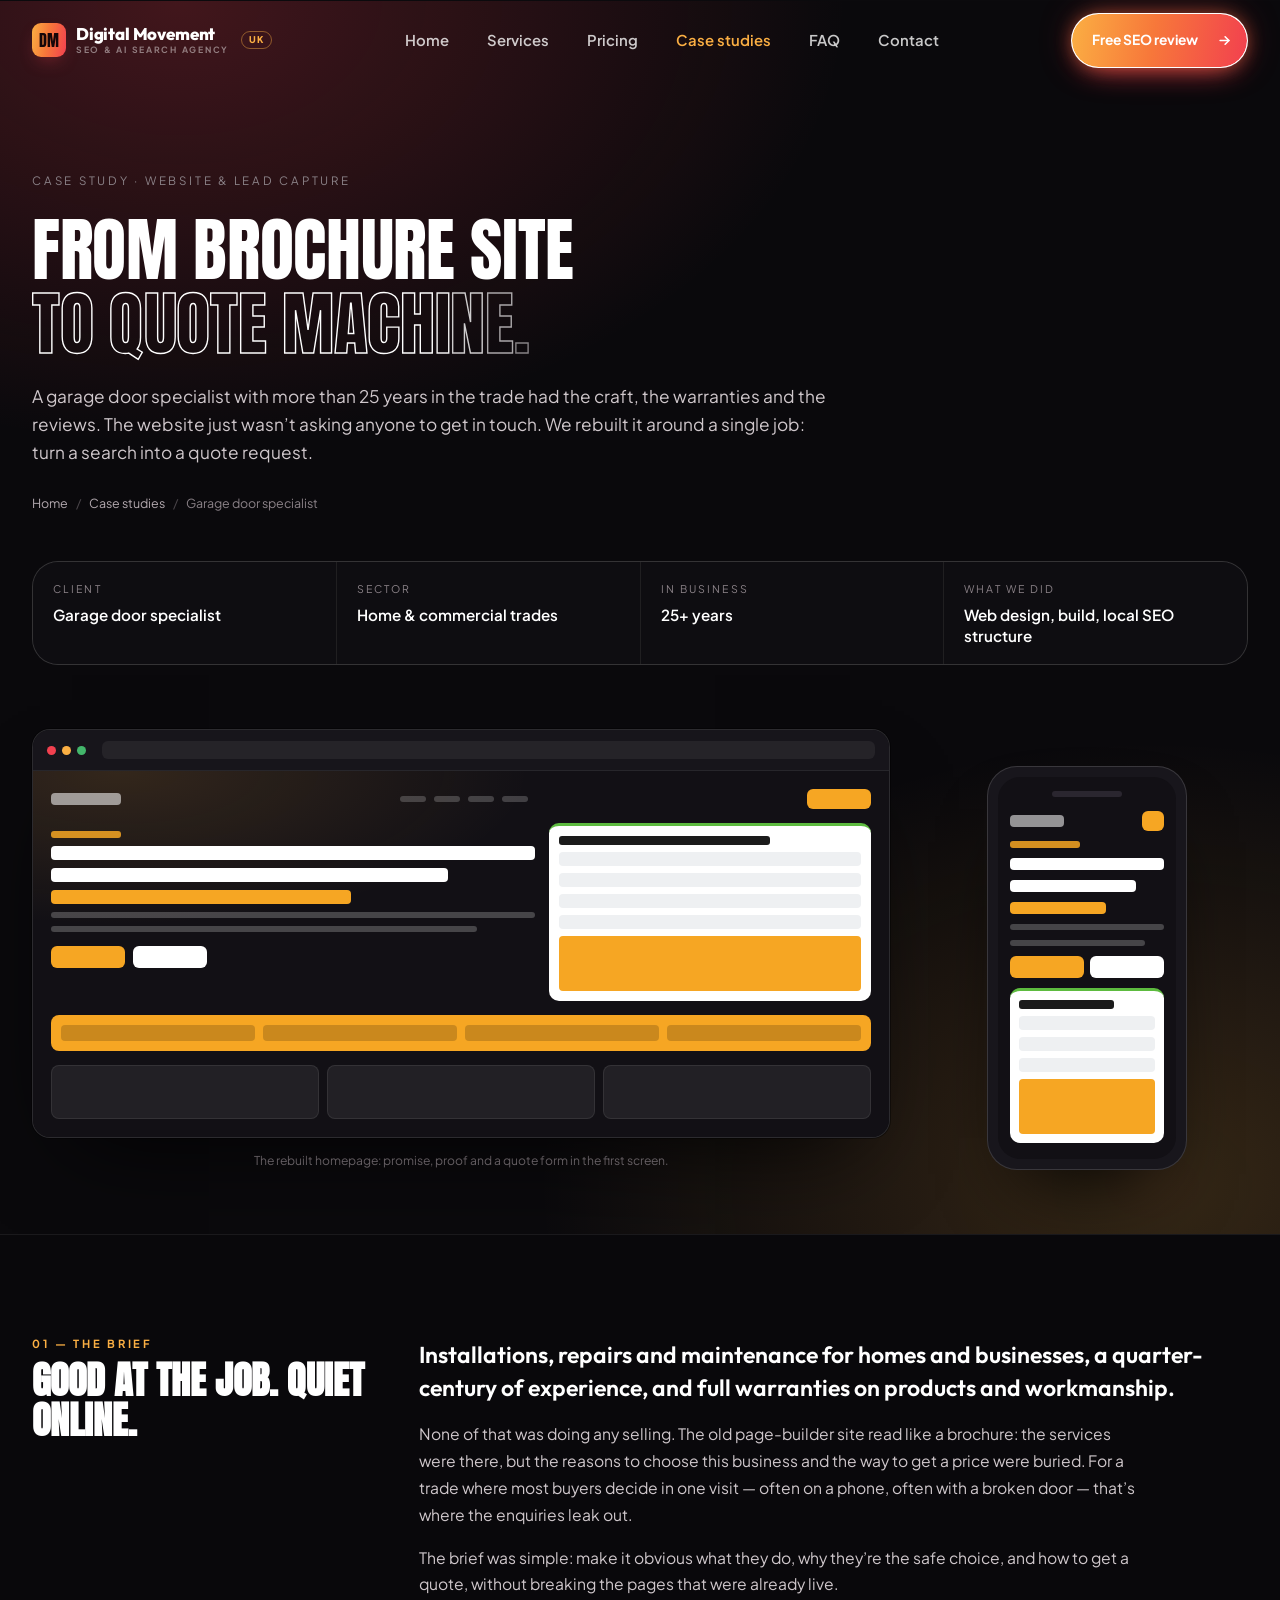
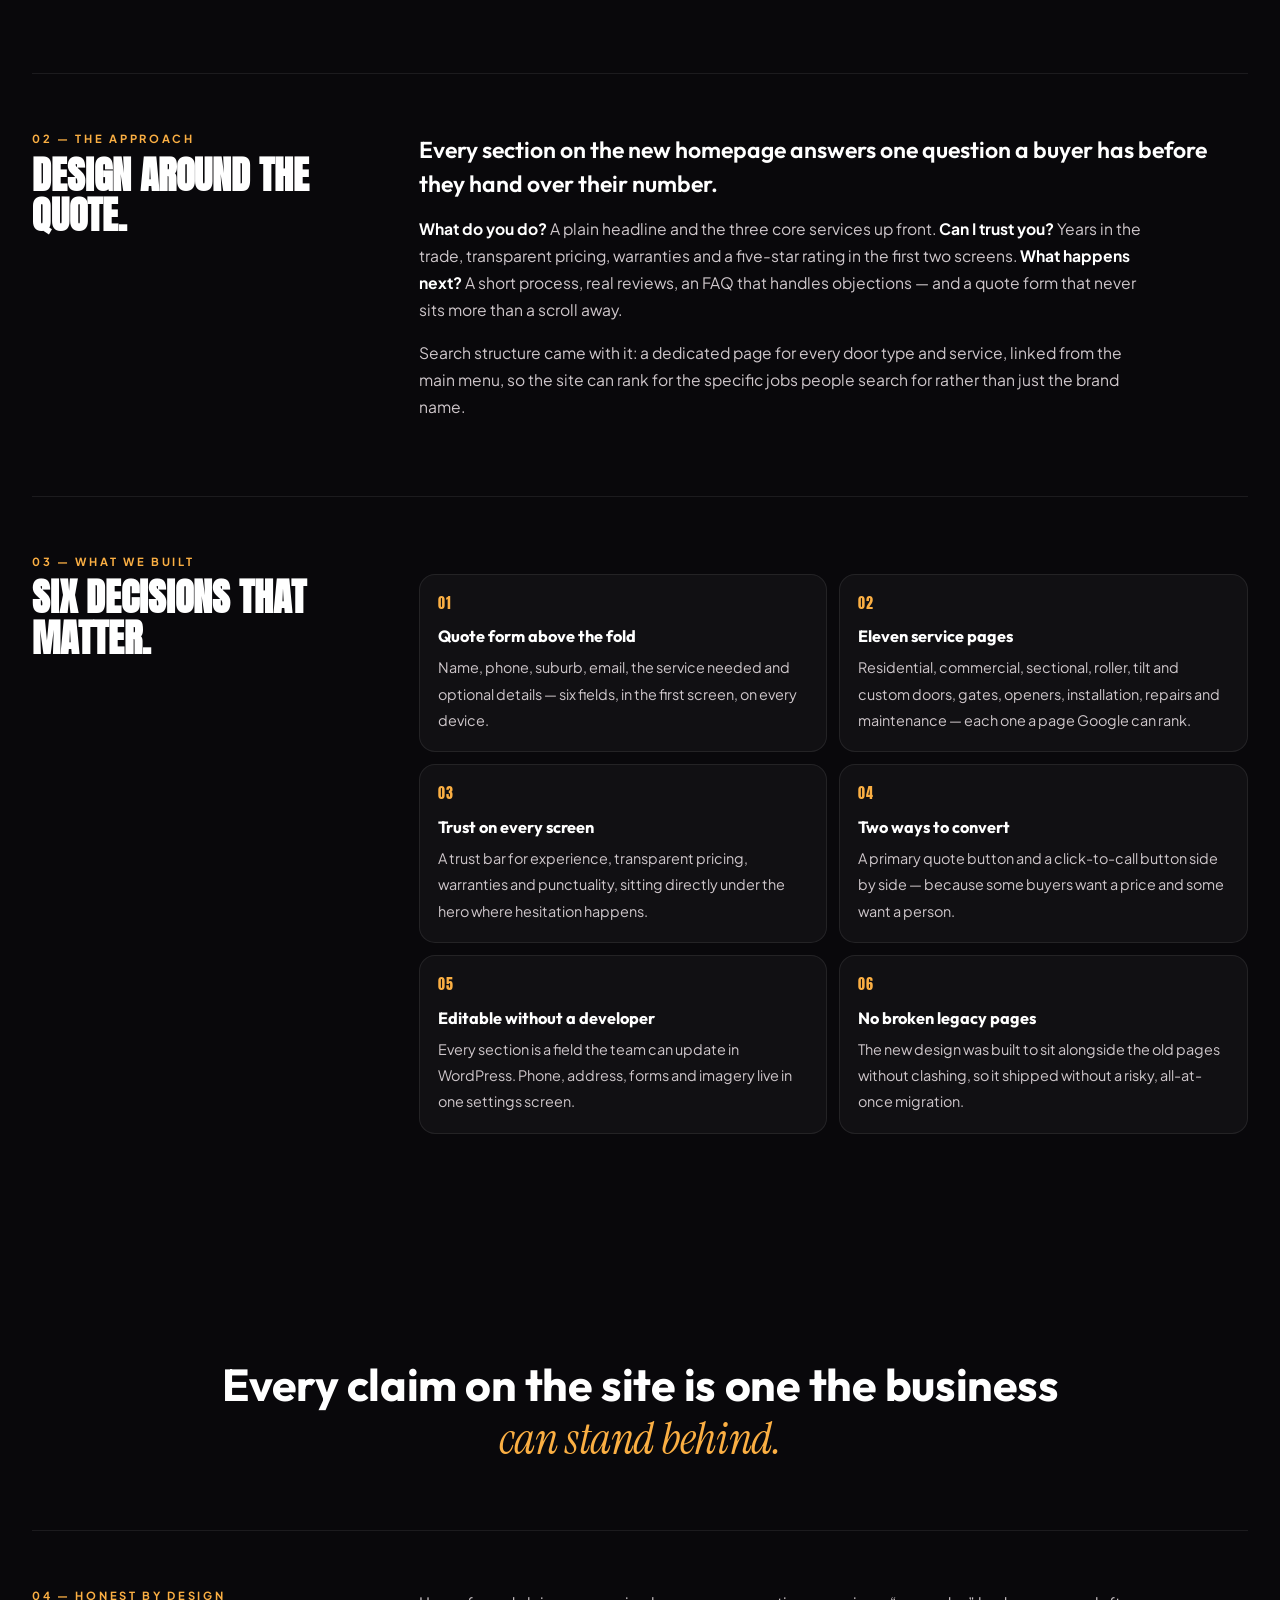
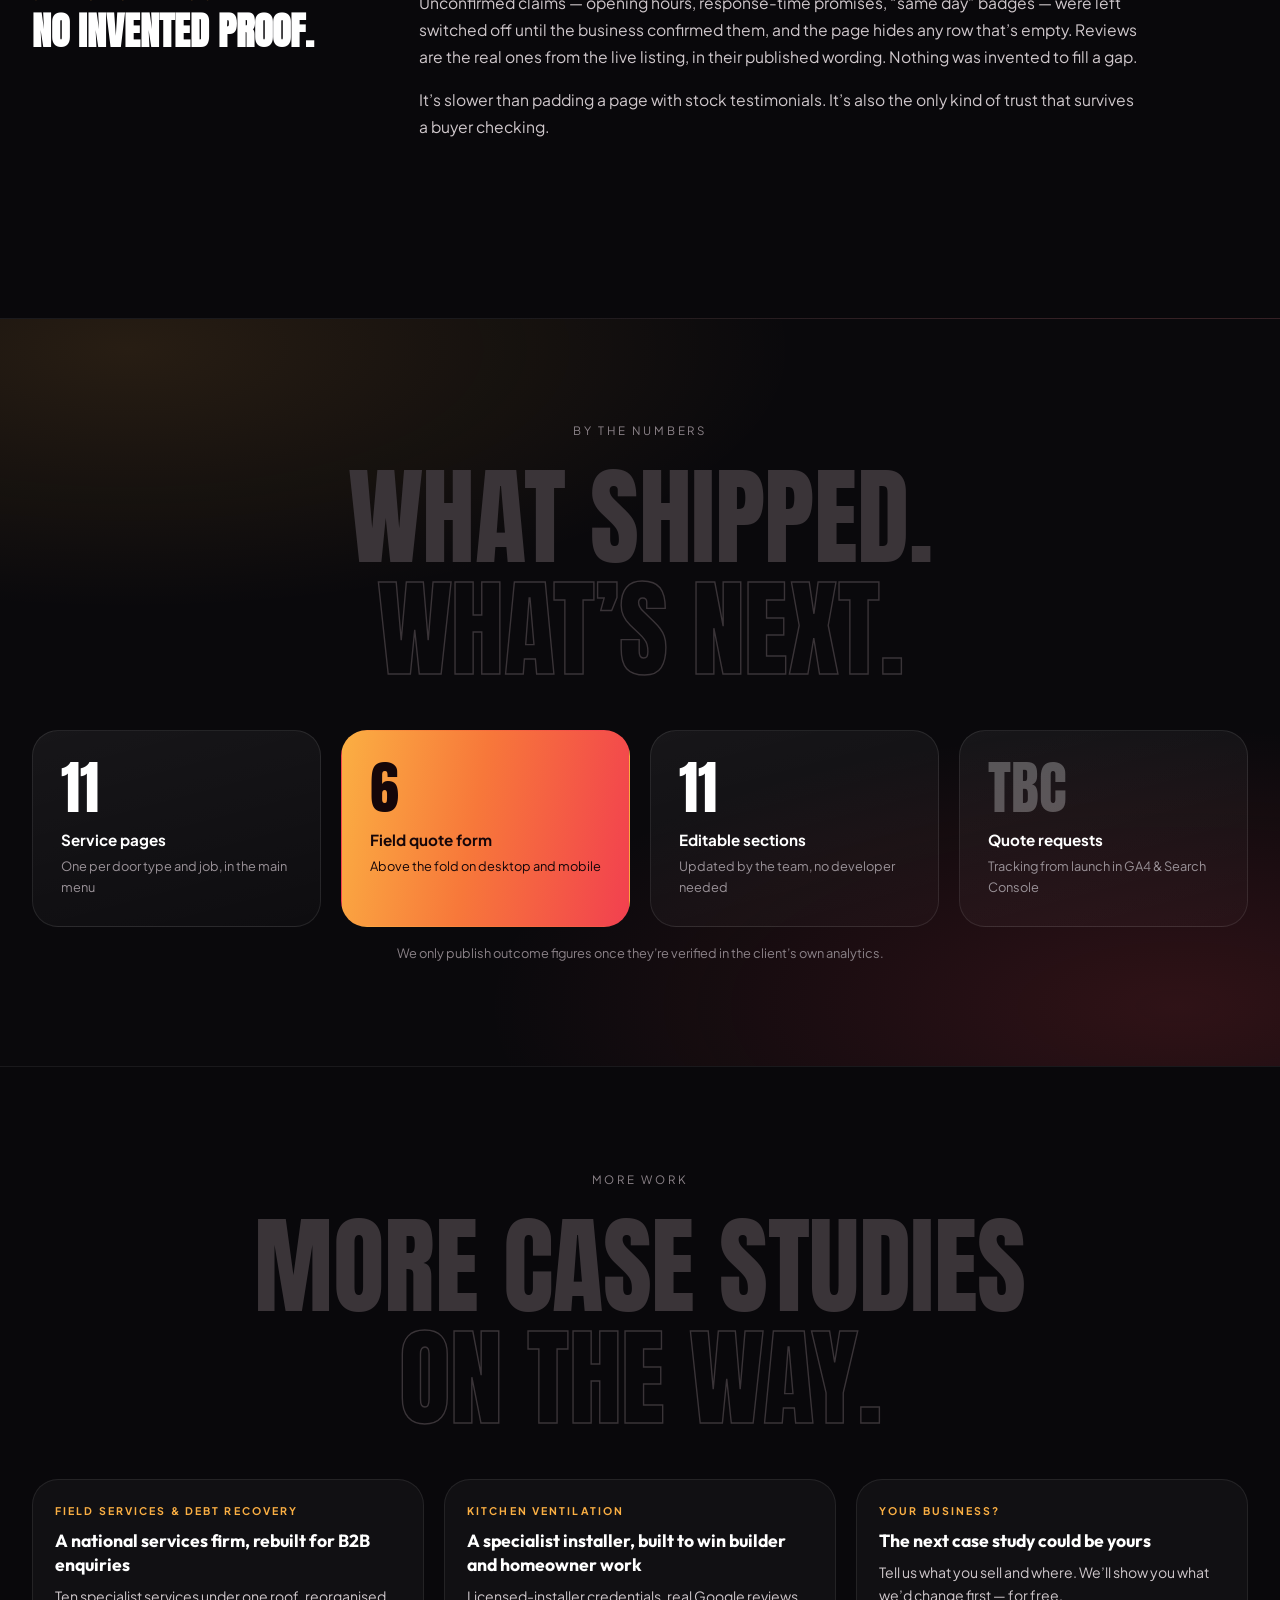
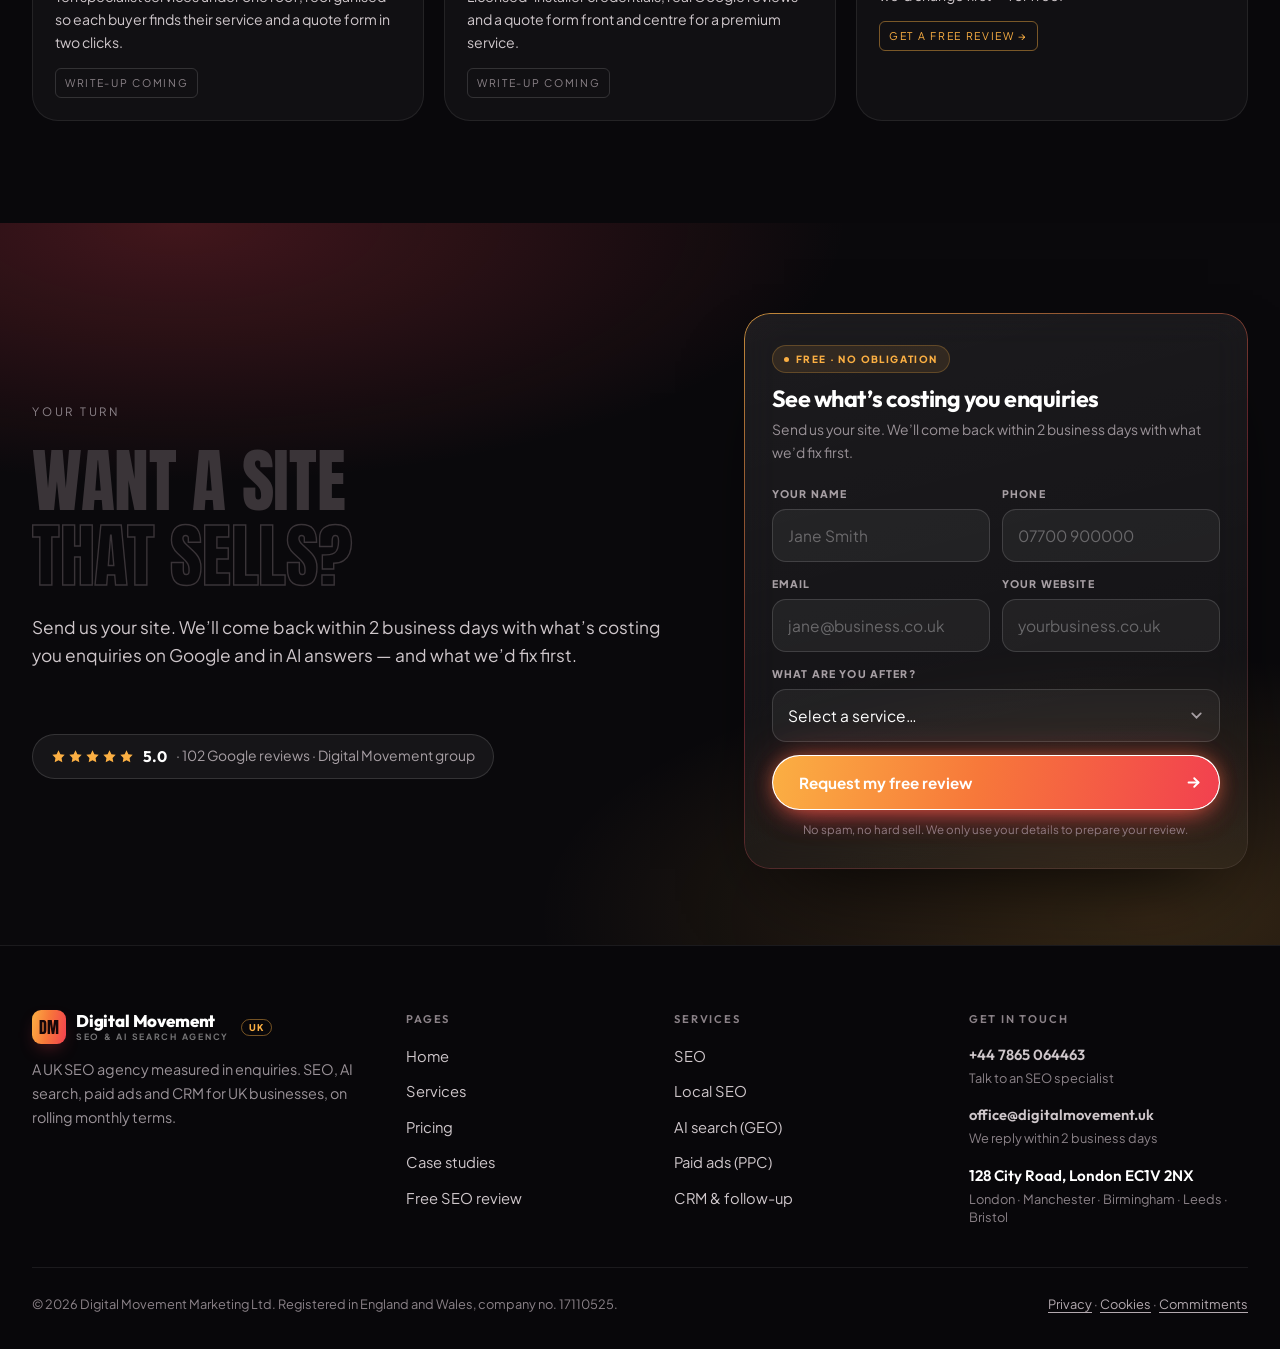
==== case-study/index.html @ a75efe97 "Add case study page concept" ====
<!DOCTYPE html>
<html lang="en-GB">
<head>
<meta charset="utf-8">
<meta name="viewport" content="width=device-width, initial-scale=1, viewport-fit=cover">
<title>Case Study: Garage Door Specialist Website Rebuild | Digital Movement</title>
<meta name="description" content="How Digital Movement rebuilt a 25-year garage door specialist&rsquo;s website around one job: turning a search into a quote request.">
<meta name="robots" content="noindex, nofollow">
<meta name="theme-color" content="#0B0A0D">
<meta property="og:type" content="website">
<meta property="og:site_name" content="Digital Movement UK">
<meta property="og:locale" content="en_GB">
<meta property="og:title" content="Case Study: Garage Door Specialist Website Rebuild | Digital Movement">
<meta property="og:description" content="How Digital Movement rebuilt a 25-year garage door specialist&rsquo;s website around one job: turning a search into a quote request.">
<link rel="preconnect" href="https://fonts.googleapis.com">
<link rel="preconnect" href="https://fonts.gstatic.com" crossorigin>
<link href="https://fonts.googleapis.com/css2?family=Anton&family=Instrument+Serif:ital@1&family=Outfit:wght@300;400;500;600;700;800&family=Plus+Jakarta+Sans:wght@400;500;600;700&display=swap" rel="stylesheet">
<link rel="stylesheet" href="../assets/site.css">
<link rel="stylesheet" href="../assets/dmuk.css">
<script src="../assets/site.js" defer></script>
<!-- concept build: noindex until approved. Canonical on launch: https://digitalmovement.uk/case-studies/garage-door-specialist/ -->
</head>
<body>
<a class="skip-link" href="#main">Skip to content</a>
<header class="site" id="siteHeader">
  <div class="wrap">
    <nav class="nav" aria-label="Main">
      <a class="brand" href="../index.html" aria-label="Digital Movement UK — home"><span class="dm-mark"><span class="dm-sq" aria-hidden="true">DM</span><span class="dm-word"><span class="dm-name">Digital Movement</span><span class="dm-sub">SEO &amp; AI search agency</span></span><span class="dm-uk">UK</span></span></a>
      <div class="nav-links" id="navLinks">
        <a href="../index.html">Home</a>
        <a href="../index.html#services">Services</a>
        <a href="../index.html#pricing">Pricing</a>
        <a href="../case-study/index.html" class="active" aria-current="page">Case studies</a>
        <a href="../index.html#faq">FAQ</a>
        <a href="../index.html#contact">Contact</a>
      </div>
      <div class="nav-right">
        <a class="btn btn--primary btn--sm nav-cta" href="#enquire">Free SEO review <span class="btn-arrow" aria-hidden="true"><svg viewBox="0 0 24 24" fill="none" stroke="currentColor" stroke-width="2.6" stroke-linecap="round" stroke-linejoin="round"><path d="M5 12h14"/><path d="m13 6 6 6-6 6"/></svg></span></a>
        <a class="call-mini" href="tel:+447865064463" aria-label="Call Digital Movement UK on +44 7865 064463"><svg viewBox="0 0 24 24" fill="none" stroke="currentColor" stroke-width="2.2" stroke-linecap="round" stroke-linejoin="round" aria-hidden="true"><path d="M22 16.9v3a2 2 0 0 1-2.2 2 19.8 19.8 0 0 1-8.6-3.1 19.5 19.5 0 0 1-6-6A19.8 19.8 0 0 1 2.1 4.2 2 2 0 0 1 4.1 2h3a2 2 0 0 1 2 1.7c.1 1 .4 1.9.7 2.8a2 2 0 0 1-.5 2.1L8.1 9.9a16 16 0 0 0 6 6l1.3-1.2a2 2 0 0 1 2.1-.5c.9.3 1.8.6 2.8.7a2 2 0 0 1 1.7 2z"/></svg></a>
        <button class="burger" id="burger" aria-label="Open menu" aria-expanded="false" aria-controls="drawer"><i></i><i></i><i></i></button>
      </div>
    </nav>
  </div>
</header>
<div class="drawer" id="drawer">
  <div class="drawer-panel">
    <a class="dl" href="../index.html">Home <span>01</span></a>
    <a class="dl" href="../index.html#services">Services <span>02</span></a>
    <a class="dl" href="../index.html#pricing">Pricing <span>03</span></a>
    <a class="dl" href="../case-study/index.html">Case studies <span>04</span></a>
    <a class="dl" href="../index.html#faq">FAQ <span>05</span></a>
    <a class="dl" href="../index.html#contact">Contact <span>06</span></a>
    <div class="drawer-foot">
      <a class="btn btn--primary btn--block" href="#enquire">Free SEO review <span class="btn-arrow" aria-hidden="true"><svg viewBox="0 0 24 24" fill="none" stroke="currentColor" stroke-width="2.6" stroke-linecap="round" stroke-linejoin="round"><path d="M5 12h14"/><path d="m13 6 6 6-6 6"/></svg></span></a>
      <p class="fine">Digital Movement Marketing Ltd · London</p>
    </div>
  </div>
</div>

<main id="main">

<section class="page-head cs-hero">
  <div class="wrap">
    <div class="sec-head">
      <p class="sec-eyebrow rv">Case study · Website &amp; lead capture</p>
      <h1 class="lit"><span class="w">From</span> <span class="w">brochure</span> <span class="w">site</span>
        <span class="outline"><span class="w">to</span> <span class="w">quote</span> <span class="w">machine.</span></span></h1>
      <p class="sec-sub rv">A garage door specialist with more than 25 years in the trade had the craft, the warranties and the reviews. The website just wasn&rsquo;t asking anyone to get in touch. We rebuilt it around a single job: turn a search into a quote request.</p>
    </div>
    <p class="crumbs rv" aria-label="Breadcrumb"><a href="../index.html">Home</a><span>/</span><a href="../index.html#work">Case studies</a><span>/</span>Garage door specialist</p>

    <dl class="cs-meta rv">
      <div><dt>Client</dt><dd>Garage door specialist</dd></div>
      <div><dt>Sector</dt><dd>Home &amp; commercial trades</dd></div>
      <div><dt>In business</dt><dd>25+ years</dd></div>
      <div><dt>What we did</dt><dd>Web design, build, local SEO structure</dd></div>
    </dl>

    <div class="cs-visual rv">
      <div><div class="mock" aria-hidden="true">
          <div class="mock-bar"><i></i><i></i><i></i><span></span></div>
          <div class="mock-body">
            <div class="mk-top"><span class="mk-logo"></span><span class="mk-nav"><i></i><i></i><i></i><i></i></span><span class="mk-cta"></span></div>
            <div class="mk-hero">
              <div class="mk-copy"><span class="mk-stars"></span><span class="mk-h"></span><span class="mk-h w2"></span><span class="mk-h w3"></span><span class="mk-p"></span><span class="mk-p w2"></span><span class="mk-btns"><i></i><i></i></span></div>
              <div class="mk-form"><b></b><i></i><i></i><i></i><i></i><i class="btn"></i></div>
            </div>
            <div class="mk-strip"><i></i><i></i><i></i><i></i></div>
            <div class="mk-cards"><i></i><i></i><i></i></div>
          </div>
        </div><p class="mock-cap">The rebuilt homepage: promise, proof and a quote form in the first screen.</p></div>
      <div class="phone" aria-hidden="true"><div class="phone-in">
          <span class="phone-notch"></span>
          <div class="mk-top"><span class="mk-logo" style="width:54px"></span><span class="mk-cta" style="width:22px;border-radius:6px"></span></div>
          <span class="mk-stars"></span><span class="mk-h"></span><span class="mk-h w2"></span><span class="mk-h w3"></span>
          <span class="mk-p"></span><span class="mk-p w2"></span>
          <div class="ph-sticky"><i></i><i></i></div>
          <div class="mk-form"><b></b><i></i><i></i><i></i><i class="btn"></i></div>
        </div></div>
    </div>
  </div>
</section>

<section class="sec sec--plain">
  <div class="wrap">

    <div class="chapter rv">
      <h2 class="ch-label"><span>01 &mdash; The brief</span>Good at the job. Quiet online.</h2>
      <div class="ch-body">
        <p class="ch-lead">Installations, repairs and maintenance for homes and businesses, a quarter-century of experience, and full warranties on products and workmanship.</p>
        <p>None of that was doing any selling. The old page-builder site read like a brochure: the services were there, but the reasons to choose this business and the way to get a price were buried. For a trade where most buyers decide in one visit &mdash; often on a phone, often with a broken door &mdash; that&rsquo;s where the enquiries leak out.</p>
        <p>The brief was simple: make it obvious what they do, why they&rsquo;re the safe choice, and how to get a quote, without breaking the pages that were already live.</p>
      </div>
    </div>

    <div class="chapter rv">
      <h2 class="ch-label"><span>02 &mdash; The approach</span>Design around the quote.</h2>
      <div class="ch-body">
        <p class="ch-lead">Every section on the new homepage answers one question a buyer has before they hand over their number.</p>
        <p><b style="color:#fff">What do you do?</b> A plain headline and the three core services up front. <b style="color:#fff">Can I trust you?</b> Years in the trade, transparent pricing, warranties and a five-star rating in the first two screens. <b style="color:#fff">What happens next?</b> A short process, real reviews, an FAQ that handles objections &mdash; and a quote form that never sits more than a scroll away.</p>
        <p>Search structure came with it: a dedicated page for every door type and service, linked from the main menu, so the site can rank for the specific jobs people search for rather than just the brand name.</p>
      </div>
    </div>

    <div class="chapter rv">
      <h2 class="ch-label"><span>03 &mdash; What we built</span>Six decisions that matter.</h2>
      <div class="ch-body">
        <ul class="ch-list"><li><i>01</i><b>Quote form above the fold</b><span>Name, phone, suburb, email, the service needed and optional details &mdash; six fields, in the first screen, on every device.</span></li>
<li><i>02</i><b>Eleven service pages</b><span>Residential, commercial, sectional, roller, tilt and custom doors, gates, openers, installation, repairs and maintenance &mdash; each one a page Google can rank.</span></li>
<li><i>03</i><b>Trust on every screen</b><span>A trust bar for experience, transparent pricing, warranties and punctuality, sitting directly under the hero where hesitation happens.</span></li>
<li><i>04</i><b>Two ways to convert</b><span>A primary quote button and a click-to-call button side by side &mdash; because some buyers want a price and some want a person.</span></li>
<li><i>05</i><b>Editable without a developer</b><span>Every section is a field the team can update in WordPress. Phone, address, forms and imagery live in one settings screen.</span></li>
<li><i>06</i><b>No broken legacy pages</b><span>The new design was built to sit alongside the old pages without clashing, so it shipped without a risky, all-at-once migration.</span></li></ul>
      </div>
    </div>

  </div>
</section>

<section class="sec sec--plain" style="border-top:0;padding-top:0">
  <div class="wrap">
    <figure class="pull rv"><p>Every claim on the site is one the business <em>can stand behind.</em></p></figure>
    <div class="chapter rv" style="border-top:1px solid rgba(255,255,255,.08)">
      <h2 class="ch-label"><span>04 &mdash; Honest by design</span>No invented proof.</h2>
      <div class="ch-body">
        <p>Unconfirmed claims &mdash; opening hours, response-time promises, &ldquo;same day&rdquo; badges &mdash; were left switched off until the business confirmed them, and the page hides any row that&rsquo;s empty. Reviews are the real ones from the live listing, in their published wording. Nothing was invented to fill a gap.</p>
        <p>It&rsquo;s slower than padding a page with stock testimonials. It&rsquo;s also the only kind of trust that survives a buyer checking.</p>
      </div>
    </div>
  </div>
</section>

<section class="sec" id="results">
  <div class="wrap">
    <div class="sec-head">
      <p class="sec-eyebrow rv">By the numbers</p>
      <h2 class="lit"><span class="w">What</span> <span class="w">shipped.</span>
        <span class="outline"><span class="w">What&rsquo;s</span> <span class="w">next.</span></span></h2>
    </div>
    <div class="kpis rv">
      <div class="kpi"><p class="kn">11</p><p class="kl">Service pages</p><p class="km">One per door type and job, in the main menu</p></div>
      <div class="kpi"><p class="kn">6</p><p class="kl">Field quote form</p><p class="km">Above the fold on desktop and mobile</p></div>
      <div class="kpi"><p class="kn">11</p><p class="kl">Editable sections</p><p class="km">Updated by the team, no developer needed</p></div>
      <div class="kpi kpi--tbc"><p class="kn">TBC</p><p class="kl">Quote requests</p><p class="km">Tracking from launch in GA4 &amp; Search Console</p></div>
    </div>
    <p class="kpi-note rv">We only publish outcome figures once they&rsquo;re verified in the client&rsquo;s own analytics.</p>
  </div>
</section>

<section class="sec sec--plain">
  <div class="wrap">
    <div class="sec-head">
      <p class="sec-eyebrow rv">More work</p>
      <h2 class="lit"><span class="w">More</span> <span class="w">case</span> <span class="w">studies</span>
        <span class="outline"><span class="w">on</span> <span class="w">the</span> <span class="w">way.</span></span></h2>
    </div>
    <div class="next-cases">
      <div class="nc rv"><p class="nc-k">Field services &amp; debt recovery</p><p class="nc-t">A national services firm, rebuilt for B2B enquiries</p><p class="nc-d">Ten specialist services under one roof, reorganised so each buyer finds their service and a quote form in two clicks.</p><span class="nc-soon">Write-up coming</span></div>
      <div class="nc rv"><p class="nc-k">Kitchen ventilation</p><p class="nc-t">A specialist installer, built to win builder and homeowner work</p><p class="nc-d">Licensed-installer credentials, real Google reviews and a quote form front and centre for a premium service.</p><span class="nc-soon">Write-up coming</span></div>
      <div class="nc rv"><p class="nc-k">Your business?</p><p class="nc-t">The next case study could be yours</p><p class="nc-d">Tell us what you sell and where. We&rsquo;ll show you what we&rsquo;d change first &mdash; for free.</p><a class="nc-soon" href="#enquire" style="color:var(--amber);border-color:rgba(251,175,67,.45)">Get a free review &rarr;</a></div>
    </div>
  </div>
</section>

<section class="page-head" id="enquire" style="margin-top:0;padding-top:clamp(56px,7vw,100px)">
  <div class="wrap">
    <div class="hero-inner">
      <div class="ph-copy">
        <div class="sec-head">
          <p class="sec-eyebrow rv">Your turn</p>
          <h2 class="lit"><span class="w">Want</span> <span class="w">a</span> <span class="w">site</span>
        <span class="outline"><span class="w">that</span> <span class="w">sells?</span></span></h2>
          <p class="sec-sub rv">Send us your site. We&rsquo;ll come back within 2 business days with what&rsquo;s costing you enquiries on Google and in AI answers &mdash; and what we&rsquo;d fix first.</p>
        </div>
        <a class="rating-pill" href="https://www.google.com/search?q=Digital+Movement+Melbourne" target="_blank" rel="noopener noreferrer" aria-label="5.0 from 102 Google reviews for Digital Movement">
          <span class="stars-rating" aria-hidden="true"><svg viewBox="0 0 24 24" fill="currentColor" aria-hidden="true"><path d="m12 2 3 6.3 6.9 1-5 4.9 1.2 6.8L12 17.8 5.9 21l1.2-6.8-5-4.9 6.9-1z"/></svg><svg viewBox="0 0 24 24" fill="currentColor" aria-hidden="true"><path d="m12 2 3 6.3 6.9 1-5 4.9 1.2 6.8L12 17.8 5.9 21l1.2-6.8-5-4.9 6.9-1z"/></svg><svg viewBox="0 0 24 24" fill="currentColor" aria-hidden="true"><path d="m12 2 3 6.3 6.9 1-5 4.9 1.2 6.8L12 17.8 5.9 21l1.2-6.8-5-4.9 6.9-1z"/></svg><svg viewBox="0 0 24 24" fill="currentColor" aria-hidden="true"><path d="m12 2 3 6.3 6.9 1-5 4.9 1.2 6.8L12 17.8 5.9 21l1.2-6.8-5-4.9 6.9-1z"/></svg><svg viewBox="0 0 24 24" fill="currentColor" aria-hidden="true"><path d="m12 2 3 6.3 6.9 1-5 4.9 1.2 6.8L12 17.8 5.9 21l1.2-6.8-5-4.9 6.9-1z"/></svg></span>
          <b>5.0</b>
          <span class="rp-meta">· 102 Google reviews · Digital Movement group</span>
        </a>
      </div>
      <div class="hero-form rv" id="hero-form">
        <div class="hf-head">
          <span class="hf-tag"><i></i>Free · No obligation</span>
          <h2>See what&rsquo;s costing you enquiries</h2>
          <p>Send us your site. We&rsquo;ll come back within 2 business days with what we&rsquo;d fix first.</p>
        </div>
        <form class="quote-form" novalidate>
          <div class="form-body">
            <div class="grid-2">
              <div class="field">
                <label for="e-name">Your name</label>
                <input id="e-name" name="name" type="text" placeholder="Jane Smith" autocomplete="name" required>
                <span class="msg">Please enter your name</span>
              </div>
              <div class="field">
                <label for="e-phone">Phone</label>
                <input id="e-phone" name="phone" type="tel" placeholder="07700 900000" autocomplete="tel" required>
                <span class="msg">Enter a valid phone number</span>
              </div>
            </div>
            <div class="grid-2">
              <div class="field">
                <label for="e-email">Email</label>
                <input id="e-email" name="email" type="email" placeholder="jane@business.co.uk" autocomplete="email" required>
                <span class="msg">Enter a valid email</span>
              </div>
              <div class="field">
                <label for="e-site">Your website</label>
                <input id="e-site" name="website" type="text" placeholder="yourbusiness.co.uk" autocomplete="url">
              </div>
            </div>
            <div class="field">
              <label for="e-service">What are you after?</label>
              <select id="e-service" name="service" required>
                <option value="">Select a service…</option>
                <option>SEO</option>
                <option>Local SEO &amp; Google Maps</option>
                <option>AI search visibility (GEO)</option>
                <option>Paid ads (PPC)</option>
                <option>CRM &amp; enquiry follow-up</option>
                <option>Not sure yet</option>
              </select>
              <span class="msg">Please choose a service</span>
            </div>
            <button class="btn btn--primary btn--block" type="submit">Request my free review <span class="btn-arrow" aria-hidden="true"><svg viewBox="0 0 24 24" fill="none" stroke="currentColor" stroke-width="2.6" stroke-linecap="round" stroke-linejoin="round"><path d="M5 12h14"/><path d="m13 6 6 6-6 6"/></svg></span></button>
            <p class="form-fine">No spam, no hard sell. We only use your details to prepare your review.</p>
          </div>
          <div class="form-ok">
            <span class="ok-ic"><svg viewBox="0 0 24 24" fill="none" stroke="currentColor" stroke-width="2.6" stroke-linecap="round" stroke-linejoin="round"><path d="m5 13 4 4L19 7"/></svg></span>
            <h3>Thanks — review requested</h3>
            <p>We&rsquo;ll be back within 2 business days. Sooner? Call <a href="tel:+447865064463">+44 7865 064463</a>.</p>
          </div>
        </form>
      </div>
    </div>
  </div>
</section>

</main>
<footer class="site-foot">
  <div class="wrap">
    <div class="foot-top">
      <div>
        <span class="dm-mark"><span class="dm-sq" aria-hidden="true">DM</span><span class="dm-word"><span class="dm-name">Digital Movement</span><span class="dm-sub">SEO &amp; AI search agency</span></span><span class="dm-uk">UK</span></span>
        <p class="foot-blurb">A UK SEO agency measured in enquiries. SEO, AI search, paid ads and CRM for UK businesses, on rolling monthly terms.</p>
      </div>
      <div class="foot-col">
        <h3>Pages</h3>
        <ul>
          <li><a href="../index.html">Home</a></li>
          <li><a href="../index.html#services">Services</a></li>
          <li><a href="../index.html#pricing">Pricing</a></li>
          <li><a href="../case-study/index.html">Case studies</a></li>
          <li><a href="../landing/index.html">Free SEO review</a></li>
        </ul>
      </div>
      <div class="foot-col">
        <h3>Services</h3>
        <ul>
          <li><a href="../index.html#services">SEO</a></li>
          <li><a href="../index.html#services">Local SEO</a></li>
          <li><a href="../index.html#services">AI search (GEO)</a></li>
          <li><a href="../index.html#services">Paid ads (PPC)</a></li>
          <li><a href="../index.html#services">CRM &amp; follow-up</a></li>
        </ul>
      </div>
      <div class="foot-col foot-contact">
        <h3>Get in touch</h3>
        <ul>
          <li><a class="fc-strong" href="tel:+447865064463">+44 7865 064463</a><span class="fc-sub">Talk to an SEO specialist</span></li>
          <li><a class="fc-strong" href="mailto:office@digitalmovement.uk">office@digitalmovement.uk</a><span class="fc-sub">We reply within 2 business days</span></li>
          <li><span class="fc-strong">128 City Road, London EC1V 2NX</span><span class="fc-sub">London · Manchester · Birmingham · Leeds · Bristol</span></li>
        </ul>
      </div>
    </div>
    <div class="foot-bottom">
      <p class="foot-fine">&copy; <span id="yr">2026</span> Digital Movement Marketing Ltd. Registered in England and Wales, company no. 17110525.</p>
      <p class="foot-fine"><a href="#">Privacy</a> &middot; <a href="#">Cookies</a> &middot; <a href="#">Commitments</a></p>
    </div>
  </div>
</footer>
</body>
</html>
---- assets/site.css ----
/* ============================================================
   DM TRADIES — 01. header + banner
   ============================================================ */
:root{
  --amber:#FBAF43;
  --orange:#F7833B;
  --coral:#F4603F;
  --red:#F2404F;
  --grad:linear-gradient(100deg,#FBAF43 0%,#F7783A 46%,#F2404F 100%);

  --bg:#0B0A0D;
  --ink:#14181F;
  --line:rgba(255,255,255,.12);
  --dim:#9A9298;
  --soft:#CFC7CB;

  --r:14px; --r-lg:26px;
  --wrap:1180px;
  --pad:20px;
  --nav-h:66px;
}
*,*::before,*::after{box-sizing:border-box}
html{-webkit-text-size-adjust:100%;scroll-behavior:smooth;scroll-padding-top:var(--nav-h)}
body{
  margin:0;background:var(--bg);color:var(--soft);
  font-family:'Plus Jakarta Sans',system-ui,-apple-system,'Segoe UI',Roboto,sans-serif;
  font-size:16px;line-height:1.65;-webkit-font-smoothing:antialiased;overflow-x:hidden;
}
img{max-width:100%;display:block}
a{color:inherit;text-decoration:none}
button,input,select,textarea{font:inherit;color:inherit}
.wrap{width:100%;max-width:var(--wrap);margin-inline:auto;padding-inline:var(--pad)}

/* ---------- buttons ---------- */
.btn{
  display:inline-flex;align-items:center;justify-content:center;gap:14px;
  border-radius:999px;font-weight:700;font-size:.95rem;line-height:1.2;
  border:1.5px solid transparent;cursor:pointer;text-align:center;
  padding:16px 28px;min-height:55px;
  transition:transform .25s ease,box-shadow .25s ease,color .35s ease,background .25s ease;
}
.btn--primary{
  position:relative;isolation:isolate;overflow:hidden;
  background:#fff;color:#fff;padding:6px 6px 6px 26px;
  /* the rest state glows on its own and breathes gently */
  box-shadow:
    0 0 18px -3px rgba(247,120,58,.58),
    0 0 38px -6px rgba(242,64,79,.44),
    0 12px 30px -14px rgba(242,64,79,.85);
  animation:btnGlow 4.2s ease-in-out infinite;
}
/* sits at a calm baseline, swells once, settles back — a slow beacon
   rather than a constant breathe */
@keyframes btnGlow{
  0%,58%,100%{box-shadow:
    0 0 13px -4px rgba(247,120,58,.42),
    0 0 28px -9px rgba(242,64,79,.3),
    0 12px 30px -14px rgba(242,64,79,.82)}
  79%{box-shadow:
    0 0 26px -1px rgba(251,175,67,.82),
    0 0 62px -3px rgba(242,64,79,.62),
    0 14px 34px -12px rgba(242,64,79,.92)}
}
.btn--primary::before{
  content:"";position:absolute;z-index:-1;top:0;right:0;bottom:0;left:0;
  background:var(--grad);border-radius:999px;
  transition:left .5s cubic-bezier(.65,.05,.25,1),top .5s cubic-bezier(.65,.05,.25,1),
             right .5s cubic-bezier(.65,.05,.25,1),bottom .5s cubic-bezier(.65,.05,.25,1);
}
.btn--primary:hover,.btn--primary:focus-visible{
  color:var(--red);transform:translateY(-2px);animation:none;
  box-shadow:
    0 0 26px -2px rgba(251,175,67,.75),
    0 0 56px -4px rgba(242,64,79,.6),
    0 18px 38px -14px rgba(242,64,79,.95);
}
.btn--primary:hover::before,.btn--primary:focus-visible::before{
  left:calc(100% - 46px);top:6px;right:6px;bottom:6px;
}
.btn-arrow{width:40px;height:40px;border-radius:50%;flex:none;display:grid;place-items:center;color:#fff}
.btn-arrow svg{width:17px;height:17px;transition:transform .4s cubic-bezier(.65,.05,.25,1)}
.btn--primary:hover .btn-arrow svg{transform:translateX(2px)}
.btn--block{width:100%;justify-content:space-between}
.btn--sm{padding:5px 5px 5px 20px;font-size:.86rem;gap:10px}
.btn--sm .btn-arrow{width:34px;height:34px}
.btn--sm .btn-arrow svg{width:15px;height:15px}
.btn--sm:hover::before,.btn--sm:focus-visible::before{left:calc(100% - 39px);top:5px;right:5px;bottom:5px}


/* ============================================================
   HEADER
   ============================================================ */
header.site{
  position:sticky;top:0;z-index:80;background:transparent;
  transition:background .35s ease,border-color .3s ease,box-shadow .3s ease;
  border-bottom:1px solid transparent;
}
header.site.stuck{
  background:rgba(11,10,13,.82);
  backdrop-filter:saturate(160%) blur(14px);-webkit-backdrop-filter:saturate(160%) blur(14px);
  border-bottom-color:rgba(255,255,255,.08);
}
.nav{display:flex;align-items:center;justify-content:space-between;gap:16px;height:var(--nav-h)}
.brand{display:flex;flex-direction:column;align-items:flex-start;gap:3px;line-height:1}
.brand-logo{display:block;height:26px}
/* the wordmark lives in one rule so the header and the footer share it */
.logo-mark{background:url([data-uri]) no-repeat left center;background-size:contain;aspect-ratio:655/98}
.brand-by{
  font-size:.54rem;font-weight:700;letter-spacing:.17em;text-transform:uppercase;
  color:rgba(255,255,255,.45);white-space:nowrap
}
.nav-links{display:none}
.nav-cta{display:none}
.nav-right{display:flex;align-items:center;gap:10px}
.call-mini{
  display:inline-flex;align-items:center;justify-content:center;width:42px;height:42px;border-radius:12px;
  background:var(--grad);color:#fff;box-shadow:0 10px 22px -12px rgba(242,64,79,.85)
}
.call-mini svg{width:18px;height:18px}
/* flex, not grid: auto grid rows stretch to the button height, which pushed the
   bars 15px apart and left the close-X unable to meet in the middle */
.burger{
  width:42px;height:42px;border-radius:12px;border:1px solid rgba(255,255,255,.18);
  background:rgba(255,255,255,.06);cursor:pointer;padding:0;
  display:flex;flex-direction:column;align-items:center;justify-content:center;gap:5px;
  transition:background .25s ease,border-color .25s ease;
}
.burger:hover{background:rgba(255,255,255,.11);border-color:rgba(255,255,255,.32)}
.burger:focus-visible{outline:2px solid var(--amber);outline-offset:3px}
.burger i{
  display:block;width:20px;height:2px;border-radius:2px;background:#fff;
  transition:transform .32s cubic-bezier(.2,.7,.3,1),opacity .18s ease;
}
/* 2px bar + 5px gap = 7px pitch, so the outer bars travel exactly that far */
.burger.open i:nth-child(1){transform:translateY(7px) rotate(45deg)}
.burger.open i:nth-child(2){opacity:0}
.burger.open i:nth-child(3){transform:translateY(-7px) rotate(-45deg)}
@media (prefers-reduced-motion:reduce){.burger i{transition:none}}

.drawer{
  position:fixed;inset:0;z-index:79;background:rgba(6,5,8,.7);backdrop-filter:blur(4px);
  opacity:0;pointer-events:none;transition:opacity .3s ease;
}
.drawer.open{opacity:1;pointer-events:auto}
.drawer-panel{
  position:absolute;top:0;right:0;width:min(88vw,340px);height:100%;
  background:#111015;border-left:1px solid rgba(255,255,255,.1);
  padding:86px 24px 32px;transform:translateX(100%);
  transition:transform .36s cubic-bezier(.3,.8,.3,1);
  display:flex;flex-direction:column;gap:2px;overflow-y:auto;
}
.drawer.open .drawer-panel{transform:none}
.drawer-panel a.dl{
  font-family:'Outfit',sans-serif;font-size:1.24rem;font-weight:600;color:#fff;
  padding:14px 0;border-bottom:1px solid rgba(255,255,255,.09);
  display:flex;justify-content:space-between;align-items:center;
}
.drawer-panel a.dl span{color:rgba(255,255,255,.35);font-size:.85rem;font-weight:400}
.drawer-foot{margin-top:auto;padding-top:26px;display:grid;gap:10px}
.drawer-foot .fine{font-size:.78rem;color:var(--dim);text-align:center}

/* ============================================================
   BANNER
   ============================================================ */
.hero{
  position:relative;overflow:hidden;isolation:isolate;
  margin-top:calc(-1 * var(--nav-h));
  padding-top:calc(var(--nav-h) + 42px);
  padding-bottom:clamp(52px,9vw,86px);
  background:linear-gradient(170deg,#0E0C11 0%,#0B0A0D 55%,#120D10 100%);
}
.hero .wrap{position:relative;z-index:2}

/* drifting brand aurora */
.aurora{position:absolute;inset:0;z-index:0;pointer-events:none;overflow:hidden}
.aurora span{position:absolute;display:block;border-radius:50%;filter:blur(90px);will-change:transform}
.aurora .a1{
  top:-8%;left:50%;margin-left:calc(min(58vw,680px) * -.5);
  width:min(58vw,680px);aspect-ratio:1;opacity:.42;
  background:radial-gradient(circle,#FBAF43 0%,rgba(251,175,67,0) 68%);
  animation:drift1 26s ease-in-out infinite alternate;
}
.aurora .a2{
  top:6%;left:-16%;width:min(54vw,600px);aspect-ratio:1;opacity:.46;
  background:radial-gradient(circle,#F2404F 0%,rgba(242,64,79,0) 68%);
  animation:drift2 32s ease-in-out infinite alternate;
}
.aurora .a3{
  bottom:-24%;left:34%;width:min(52vw,560px);aspect-ratio:1;opacity:.36;
  background:radial-gradient(circle,#F4603F 0%,rgba(244,96,63,0) 70%);
  animation:drift3 29s ease-in-out infinite alternate;
}
@keyframes drift1{from{transform:translate3d(-4%,0,0) scale(1)}to{transform:translate3d(4%,8%,0) scale(1.14)}}
@keyframes drift2{from{transform:translate3d(0,0,0) scale(1.1)}to{transform:translate3d(13%,-7%,0) scale(.9)}}
@keyframes drift3{from{transform:translate3d(0,0,0) scale(1)}to{transform:translate3d(-15%,-8%,0) scale(1.22)}}

/* a slow band of colour sweeping across the top */
.sweep{
  position:absolute;top:-30%;left:-40%;width:70%;height:170%;z-index:0;pointer-events:none;
  background:linear-gradient(100deg,rgba(255,255,255,0) 0%,rgba(251,175,67,.09) 45%,rgba(242,64,79,.07) 60%,rgba(255,255,255,0) 100%);
  transform:rotate(14deg);filter:blur(30px);
  animation:sweep 17s ease-in-out infinite;
}
@keyframes sweep{0%{transform:translateX(0) rotate(14deg);opacity:0}
  12%{opacity:1}70%{opacity:1}
  100%{transform:translateX(230%) rotate(14deg);opacity:0}}

/* shooting stars */
.shoot{
  position:absolute;z-index:1;width:3px;height:3px;border-radius:999px;background:#fff;
  box-shadow:0 0 9px 2px rgba(255,255,255,.65);opacity:0;pointer-events:none;
}
.shoot::before{
  content:"";position:absolute;top:50%;right:2px;width:150px;height:2px;border-radius:999px;
  transform:translateY(-50%);
  background:linear-gradient(270deg,rgba(255,255,255,.9),rgba(255,255,255,0));
}
.shoot.s1{top:6%;left:74%;animation:shootFly 9s ease-in 2.5s infinite}
.shoot.s2{top:-2%;left:96%;animation:shootFly 11s ease-in 6.5s infinite}
.shoot.s3{top:22%;left:62%;animation:shootFly 13s ease-in 10s infinite}
.shoot.s2::before{width:210px}
.shoot.s3::before{width:110px;background:linear-gradient(270deg,rgba(251,175,67,.9),rgba(251,175,67,0))}
.shoot.s3{background:#FBAF43;box-shadow:0 0 9px 2px rgba(251,175,67,.6)}
@keyframes shootFly{
  0%{opacity:0;transform:rotate(202deg) translateX(0)}
  3%{opacity:1}
  26%{opacity:1}
  34%{opacity:0}
  100%{opacity:0;transform:rotate(202deg) translateX(1500px)}
}

@media (prefers-reduced-motion:reduce){
  .btn--primary{animation:none}
  .aurora .a1,.aurora .a2,.aurora .a3,.sweep,.shoot{animation:none}
  .shoot,.sweep{display:none}
}

/* starfield */
.stars,.stars2{position:absolute;top:0;left:0;width:1px;height:1px;border-radius:50%;z-index:0;pointer-events:none}
.stars{box-shadow:663px 154px rgba(255,255,255,.3),1333px 49px rgba(255,255,255,.55),1681px 548px rgba(255,255,255,.55),748px 596px rgba(255,255,255,.55),1863px 519px rgba(255,255,255,.4),76px 88px rgba(255,255,255,.3),856px 71px rgba(255,255,255,.4),185px 564px rgba(255,255,255,.3),121px 846px rgba(255,255,255,.55),457px 645px rgba(255,255,255,.55),1181px 599px rgba(255,255,255,.3),101px 226px rgba(255,255,255,.55),1140px 879px rgba(255,255,255,.4),593px 429px rgba(255,255,255,.4),1107px 120px rgba(255,255,255,.7),1147px 835px rgba(255,255,255,.4),211px 595px rgba(255,255,255,.4),762px 99px rgba(255,255,255,.55),1155px 61px rgba(255,255,255,.4),1016px 696px rgba(255,255,255,.3),1591px 321px rgba(255,255,255,.3),1199px 464px rgba(255,255,255,.7),613px 254px rgba(255,255,255,.4),1431px 798px rgba(255,255,255,.4),167px 588px rgba(255,255,255,.7),1075px 506px rgba(255,255,255,.7),1493px 459px rgba(255,255,255,.7),1247px 74px rgba(255,255,255,.55),1048px 428px rgba(255,255,255,.4),1550px 350px rgba(255,255,255,.4),1911px 500px rgba(255,255,255,.3),80px 684px rgba(255,255,255,.55),1565px 571px rgba(255,255,255,.7),696px 711px rgba(255,255,255,.7),1217px 508px rgba(255,255,255,.3),140px 860px rgba(255,255,255,.55),552px 485px rgba(255,255,255,.55),124px 748px rgba(255,255,255,.7),1325px 591px rgba(255,255,255,.3),582px 733px rgba(255,255,255,.3),1816px 684px rgba(255,255,255,.7),46px 472px rgba(255,255,255,.7),344px 625px rgba(255,255,255,.55),1011px 60px rgba(255,255,255,.4),1573px 294px rgba(255,255,255,.4),1512px 253px rgba(255,255,255,.3),800px 892px rgba(255,255,255,.3),165px 170px rgba(255,255,255,.3),822px 562px rgba(255,255,255,.7),1809px 140px rgba(255,255,255,.3),1769px 563px rgba(255,255,255,.7),1446px 425px rgba(255,255,255,.7),1398px 389px rgba(255,255,255,.4),309px 84px rgba(255,255,255,.4),309px 237px rgba(255,255,255,.4),24px 496px rgba(255,255,255,.4),538px 288px rgba(255,255,255,.55),298px 429px rgba(255,255,255,.7),1248px 579px rgba(255,255,255,.7),257px 707px rgba(255,255,255,.55),935px 891px rgba(255,255,255,.3),815px 408px rgba(255,255,255,.3),212px 493px rgba(255,255,255,.3),127px 195px rgba(255,255,255,.55),427px 451px rgba(255,255,255,.4),225px 348px rgba(255,255,255,.55),209px 0px rgba(255,255,255,.4),1098px 103px rgba(255,255,255,.7),1256px 26px rgba(255,255,255,.55),1790px 212px rgba(255,255,255,.3)}
.stars2{box-shadow:304px 649px rgba(255,255,255,.65),711px 616px rgba(255,255,255,.65),971px 125px rgba(255,255,255,.85),1738px 499px rgba(255,255,255,.65),983px 495px rgba(255,255,255,.65),175px 147px rgba(255,255,255,.85),1535px 350px rgba(255,255,255,1),542px 490px rgba(255,255,255,1),330px 528px rgba(255,255,255,.85),420px 540px rgba(255,255,255,.65),300px 706px rgba(255,255,255,1),1872px 27px rgba(255,255,255,1),610px 658px rgba(255,255,255,.85),1425px 865px rgba(255,255,255,.65),1061px 375px rgba(255,255,255,.85),728px 790px rgba(255,255,255,.85),1090px 554px rgba(255,255,255,1),675px 651px rgba(255,255,255,.85),1255px 830px rgba(255,255,255,.85),1650px 245px rgba(255,255,255,.65),1515px 822px rgba(255,255,255,.85),409px 530px rgba(255,255,255,.65),728px 748px rgba(255,255,255,.85),57px 809px rgba(255,255,255,.65),967px 265px rgba(255,255,255,.85),1418px 619px rgba(255,255,255,.65),915px 827px rgba(255,255,255,1),715px 373px rgba(255,255,255,.85),451px 104px rgba(255,255,255,.85),962px 201px rgba(255,255,255,.65),418px 494px rgba(255,255,255,1),1843px 624px rgba(255,255,255,.85),981px 668px rgba(255,255,255,.65),1637px 658px rgba(255,255,255,.85);animation:twinkle 4.5s ease-in-out infinite alternate}
@keyframes twinkle{from{opacity:.35}to{opacity:1}}
@media (prefers-reduced-motion:reduce){.stars2{animation:none}}

.hero-inner{display:grid;gap:clamp(34px,5vw,60px);align-items:center}

.eyebrow{
  display:flex;align-items:center;gap:12px;margin-bottom:22px;
  font-size:.68rem;font-weight:800;letter-spacing:.16em;text-transform:uppercase;color:var(--amber);
}
.eyebrow::before{content:"";width:30px;height:2px;background:var(--grad);flex:none;border-radius:2px}

.hero h1{margin:0 0 22px;line-height:.94;letter-spacing:-.03em}
.h-outline{
  display:block;font-family:'Instrument Serif',Georgia,serif;font-style:italic;font-weight:400;
  font-size:clamp(3.2rem,14vw,8rem);letter-spacing:.012em;line-height:.98;text-transform:uppercase;
  color:transparent;-webkit-text-stroke:1.4px rgba(255,255,255,.6);
  padding-left:.04em;margin-bottom:.04em;
}
.h-solid{
  display:block;font-family:'Outfit',sans-serif;font-weight:800;color:#fff;
  font-size:clamp(2.6rem,11vw,6.4rem);letter-spacing:-.038em;line-height:.9;text-transform:uppercase;
}
.h-solid em{
  font-style:normal;background:var(--grad);
  -webkit-background-clip:text;background-clip:text;color:transparent;
}
.hero-sub{
  font-size:clamp(.98rem,2.6vw,1.06rem);color:var(--dim);max-width:44ch;margin:0 0 30px;
}
.hero-sub b{color:#fff;font-weight:600}
.hs-lead{
  background:var(--grad);-webkit-background-clip:text;background-clip:text;color:transparent;
  font-weight:600;
}
/* ---------- "get found on" strip ---------- */
.found-on{
  display:flex;flex-wrap:wrap;align-items:center;gap:12px 22px;
  margin:0;padding-bottom:4px;align-self:flex-start;
}
.fo-label{
  font-size:.66rem;font-weight:800;letter-spacing:.16em;text-transform:uppercase;
  color:#fff;white-space:nowrap;
}
.fo-list{display:flex;flex-wrap:wrap;align-items:center;gap:12px 22px;list-style:none;margin:0;padding:0}
.fo-list li{
  display:inline-flex;align-items:center;gap:8px;
  font-family:'Outfit',sans-serif;font-weight:600;font-size:.96rem;color:#F0EBEE;
  letter-spacing:-.01em;white-space:nowrap;
}
.fo-list svg{width:19px;height:19px;flex:none}
@media (min-width:900px){
  .found-on{gap:14px 26px}
  .fo-list{gap:14px 26px}
}
.rating-pill{
  display:inline-flex;align-items:center;flex-wrap:wrap;gap:5px 9px;margin-top:20px;
  align-self:flex-start;
  background:rgba(255,255,255,.05);border:1px solid rgba(255,255,255,.13);
  border-radius:999px;padding:9px 18px;
  transition:background .25s ease,border-color .25s ease,transform .25s ease;
}
.rating-pill:hover{
  background:rgba(255,255,255,.09);border-color:rgba(251,175,67,.5);transform:translateY(-1px)
}
.stars-rating{display:inline-flex;gap:2px}
.stars-rating svg{width:15px;height:15px;color:var(--amber)}
.rating-pill b{font-family:'Outfit',sans-serif;font-weight:700;color:#fff;font-size:.96rem}
.rp-meta{font-size:.87rem;color:#A79FA4}



/* ---------- the form ---------- */
.hero-form{
  position:relative;border-radius:var(--r-lg);padding:26px 22px;
  background:linear-gradient(165deg,rgba(255,255,255,.075) 0%,rgba(255,255,255,.03) 100%);
  backdrop-filter:blur(18px);-webkit-backdrop-filter:blur(18px);
  box-shadow:0 40px 90px -40px rgba(0,0,0,.9);
}
/* gradient hairline border */
.hero-form::before{
  content:"";position:absolute;inset:0;border-radius:inherit;padding:1px;
  background:linear-gradient(150deg,rgba(251,175,67,.75),rgba(242,64,79,.35) 45%,rgba(255,255,255,.08) 100%);
  -webkit-mask:linear-gradient(#000 0 0) content-box,linear-gradient(#000 0 0);
  -webkit-mask-composite:xor;mask:linear-gradient(#000 0 0) content-box,linear-gradient(#000 0 0);
  mask-composite:exclude;pointer-events:none;
}
.hf-head{margin-bottom:20px}
.hf-tag{
  display:inline-flex;align-items:center;gap:7px;margin-bottom:12px;
  font-size:.62rem;font-weight:800;letter-spacing:.14em;text-transform:uppercase;color:var(--amber);
  background:rgba(251,175,67,.1);border:1px solid rgba(251,175,67,.24);
  padding:5px 11px;border-radius:999px;
}
.hf-tag i{width:5px;height:5px;border-radius:50%;background:var(--amber);flex:none}
.hf-head h2{
  font-family:'Outfit',sans-serif;font-size:clamp(1.24rem,3.6vw,1.46rem);font-weight:700;
  color:#fff;margin:0 0 6px;letter-spacing:-.02em;line-height:1.2;
}
.hf-head p{font-size:.87rem;color:var(--dim);margin:0}

.field{display:grid;gap:6px;margin-bottom:13px}
.field label{
  font-size:.66rem;font-weight:800;letter-spacing:.11em;text-transform:uppercase;color:#A79FA4;
}
.field input,.field select,.field textarea{
  width:100%;padding:13px 15px;border-radius:var(--r);appearance:none;
  background:rgba(255,255,255,.05);border:1px solid rgba(255,255,255,.14);color:#fff;
  font-size:.97rem;transition:border-color .2s,box-shadow .2s,background .2s;
}
.field input::placeholder,.field textarea::placeholder{color:rgba(255,255,255,.32)}
.field select{
  background-image:url("data:image/svg+xml,%3Csvg xmlns='http://www.w3.org/2000/svg' viewBox='0 0 24 24' fill='none' stroke='%23A79FA4' stroke-width='2.5' stroke-linecap='round'%3E%3Cpath d='M6 9l6 6 6-6'/%3E%3C/svg%3E");
  background-repeat:no-repeat;background-position:right 14px center;background-size:17px;padding-right:42px;
}
.field select option{background:#15131a;color:#fff}
.field input:focus,.field select:focus,.field textarea:focus{
  outline:none;border-color:var(--coral);background:rgba(255,255,255,.08);
  box-shadow:0 0 0 4px rgba(244,96,63,.16)
}
.field.err input,.field.err select{border-color:var(--red);box-shadow:0 0 0 4px rgba(242,64,79,.16)}
.field .msg{font-size:.72rem;color:#FF8B96;font-weight:600;display:none}
.field.err .msg{display:block}
.grid-2{display:grid;gap:0}
.form-fine{font-size:.72rem;color:#8B8288;text-align:center;margin:11px 0 0;line-height:1.5}
.form-ok{display:none;text-align:center;padding:24px 10px}
.form-ok .ok-ic{
  width:52px;height:52px;border-radius:50%;background:var(--grad);
  display:grid;place-items:center;margin:0 auto 14px;
}
.form-ok .ok-ic svg{width:26px;height:26px;color:#fff}
.form-ok h3{font-family:'Outfit',sans-serif;font-size:1.1rem;color:#fff;margin:0 0 6px}
.form-ok p{font-size:.87rem;color:var(--dim);margin:0}
.form-ok a{color:var(--amber);font-weight:700}
.is-sent .form-body{display:none}
.is-sent .form-ok{display:block}


/* ============================================================
   STATEMENT
   ============================================================ */
.statement{
  position:relative;overflow:hidden;display:grid;align-items:center;
  background:radial-gradient(120% 90% at 50% 0%,#220E14 0%,#160A10 55%,#120910 100%);
  padding:clamp(56px,9vw,110px) 0;
  min-height:100vh;min-height:100svh;
}
.statement::before{
  content:"";position:absolute;top:-40%;left:50%;transform:translateX(-50%);
  width:min(140vw,1400px);height:150%;pointer-events:none;
  background:radial-gradient(circle at 50% 30%,rgba(242,64,79,.16) 0%,rgba(242,64,79,0) 62%);
}
.statement .wrap{position:relative;z-index:1}
.st-head{
  font-family:'Anton','Arial Narrow',Impact,'Outfit',sans-serif;text-transform:uppercase;
  /* Anton ships one weight; ask for 800 so a fallback is still heavy, and stop
     the browser synthesising bold on top of Anton itself */
  font-weight:800;font-synthesis-weight:none;
  font-size:clamp(2.3rem,9.4vw,6.6rem);line-height:1.06;letter-spacing:-.005em;
  color:#fff;margin:0;text-align:left;
}
/* each line rises out from behind its own mask as the section scrolls in */
.st-head > span{display:block;overflow:hidden;padding-bottom:.06em}
.st-head > span > i{
  display:block;font-style:normal;transform:translateY(115%);
  transition:transform 1s cubic-bezier(.16,1,.3,1);
}
.st-head.in > span > i{transform:none}
.st-head > span:nth-child(2) > i{transition-delay:.12s}
.st-head > span:nth-child(3) > i{transition-delay:.24s}
/* the head is only the trigger — the lines carry the motion */
.st-head.rv{opacity:1;transform:none;transition:none}

.awards.rv{opacity:1;transform:none;transition:none}
.awards li{
  opacity:0;transform:translateY(20px);
  transition:opacity .75s ease,transform .75s cubic-bezier(.16,1,.3,1);
}
.awards.in li{opacity:1;transform:none}
.awards.in li:nth-child(1){transition-delay:.34s}
.awards.in li:nth-child(2){transition-delay:.44s}
.awards.in li:nth-child(3){transition-delay:.54s}
.awards.in li:nth-child(4){transition-delay:.64s}
/* the rule draws itself in alongside */
.awards li::before{transform:scaleY(0);transform-origin:top;transition:transform .7s cubic-bezier(.16,1,.3,1)}
.awards.in li::before{transform:scaleY(1)}
.awards.in li:nth-child(1)::before{transition-delay:.3s}
.awards.in li:nth-child(2)::before{transition-delay:.4s}
.awards.in li:nth-child(3)::before{transition-delay:.5s}
.awards.in li:nth-child(4)::before{transition-delay:.6s}
/* the script splits each word into letters and adds .is-split; until then the
   heading renders as plain white, so it is never dim with scripting off */
.st-head{--fill-dim:58,52,56;--fill-lit:255,255,255}
.st-head.lit .w{display:inline-block}
.st-head.is-split .c{color:rgb(var(--fill-dim));transition:color .26s linear}
/* the accent line keeps its gradient; a scrim clipped to each letter dims it
   instead, so the sweep runs across the whole phrase, not per letter */
.st-head.is-split i.accent .c{
  color:transparent;-webkit-background-clip:text;background-clip:text;
  background-image:linear-gradient(rgba(27,11,17,.86),rgba(27,11,17,.86));
  transition:background-image .26s linear;
}
@media (prefers-reduced-motion:reduce){
  .st-head.is-split .c{color:rgb(var(--fill-lit));transition:none}
  .st-head.is-split i.accent .c{color:transparent;background-image:none}
}
.st-head .accent{
  background:var(--grad);-webkit-background-clip:text;background-clip:text;color:transparent;
}
.st-head > span > i.accent{background:var(--grad);-webkit-background-clip:text;background-clip:text;color:transparent}
/* two columns: the statement left, the credentials right */
.st-grid{display:grid;gap:clamp(32px,5vw,58px)}
.awards{list-style:none;margin:0;padding:0;display:grid;gap:clamp(24px,3.4vw,38px)}
.awards li{position:relative;padding-left:22px}
.awards li::before{
  content:"";position:absolute;left:0;top:3px;bottom:3px;width:3.5px;border-radius:3px;background:var(--grad);
}
.aw-title{
  font-family:'Outfit',sans-serif;font-weight:700;color:#fff;margin:0 0 7px;
  font-size:clamp(1.06rem,2.9vw,1.32rem);line-height:1.32;letter-spacing:-.015em;
  display:flex;align-items:baseline;gap:7px;flex-wrap:wrap;
}
.aw-title svg{width:17px;height:17px;color:var(--amber);flex:none;align-self:center}
.aw-meta{
  font-size:.77rem;font-weight:700;letter-spacing:.12em;text-transform:uppercase;
  color:#948A90;margin:0;
}
a.awards-link{display:block;color:inherit}
a.awards-link:hover .aw-title{color:var(--amber)}
a.awards-link:hover .aw-meta{color:#B3A9AF}
@media (min-width:900px){
  .st-grid{grid-template-columns:1.18fr .82fr;gap:clamp(44px,5vw,72px);align-items:center}
  .st-grid > *{min-width:0}
}

/* ============================================================
   REVIEWS — scrolls right to left
   ============================================================ */
.reviews{
  position:relative;border-top:1px solid rgba(255,255,255,.07);
  /* no bottom padding: the brand strip is the last thing in here and carries its
     own, so any padding below it shows as a bare band of the section ground */
  padding:clamp(48px,7vw,84px) 0 0;overflow:hidden;
}
.sec-sub{
  max-width:62ch;margin:0;text-align:center;color:var(--soft);
  font-size:clamp(.98rem,1.35vw,1.14rem);line-height:1.62;
}
.sec-head{
  display:flex;flex-direction:column;align-items:center;gap:clamp(16px,2.4vw,22px);
  margin:0 0 clamp(28px,4vw,44px);text-align:center;
}
.sec-head :is(h1,h2){
  font-family:'Anton','Arial Narrow',Impact,'Outfit',sans-serif;text-transform:uppercase;
  font-weight:800;font-synthesis-weight:none;
  color:#fff;margin:0;font-size:clamp(2.3rem,9.4vw,6.6rem);
  line-height:1.06;letter-spacing:-.005em;
}
/* letters light from dim to white as the section scrolls past (see script) */
.sec-head :is(h1,h2).lit .w{display:inline-block}
.sec-head :is(h1,h2){--fill-dim:58,52,56;--fill-lit:255,255,255}
.sec-head :is(h1,h2).is-split .c{color:rgb(var(--fill-dim));transition:color .26s linear}
@media (prefers-reduced-motion:reduce){.sec-head :is(h1,h2).is-split .c{color:rgb(var(--fill-lit));transition:none}}
.rv-badge{
  display:inline-flex;align-items:center;gap:8px;
  background:rgba(255,255,255,.05);border:1px solid rgba(255,255,255,.13);
  border-radius:999px;padding:7px 15px;font-size:.85rem;color:#C9C1C6;
  transition:border-color .25s ease,background .25s ease;
}
.rv-badge:hover{background:rgba(255,255,255,.09);border-color:rgba(251,175,67,.5)}
.rv-badge b{color:#fff;font-family:'Outfit',sans-serif;font-weight:700}
.rv-badge svg{width:16px;height:16px;flex:none}

/* ---------- one review at a time, centred ---------- */
/* the stage hugs whichever quote is showing, so short ones leave no hole */
.rv-stage{display:grid;align-items:start;max-width:min(100%,1000px);margin:0 auto;
  overflow:hidden;transition:height .45s cubic-bezier(.2,.7,.3,1)}
@media (prefers-reduced-motion:reduce){.rv-stage{transition:none}}
.rv-quote{
  grid-area:1/1;margin:0;text-align:center;
  display:flex;flex-direction:column;align-items:center;
  opacity:0;transform:translateY(10px);pointer-events:none;
  transition:opacity .55s ease,transform .55s cubic-bezier(.2,.7,.3,1);
}
.rv-quote.is-on{opacity:1;transform:none;pointer-events:auto}
.rv-quote[hidden]{display:flex}          /* stacked, not removed — hidden hides it from AT */
.rv-stars{display:inline-flex;gap:4px;margin-bottom:clamp(16px,2.2vw,22px)}
.rv-stars svg{width:19px;height:19px;color:var(--amber)}
.rv-quote blockquote{
  margin:0;color:#EFEAED;
  font-size:clamp(1.15rem,2.5vw,1.95rem);line-height:1.45;letter-spacing:-.01em;
}
.rv-quote figcaption{margin-top:clamp(20px,2.8vw,30px)}
.rv-quote figcaption b{
  display:block;font-family:'Outfit',sans-serif;font-weight:700;color:#fff;font-size:1rem;
}
.rv-quote figcaption span{display:block;font-size:.82rem;color:#8B8288;margin-top:4px}

.rv-dots{display:flex;justify-content:center;gap:9px;margin-top:clamp(26px,3.4vw,38px)}
.rv-dot{
  width:8px;height:8px;padding:0;border:0;border-radius:999px;cursor:pointer;
  background:rgba(255,255,255,.22);transition:background .3s ease,width .3s ease;
}
.rv-dot:hover{background:rgba(255,255,255,.45)}
.rv-dot.is-on{width:24px;background:var(--grad)}
.rv-dot:focus-visible{outline:2px solid var(--amber);outline-offset:3px}

/* ---------- brands we work with ---------- */
.brands{
  margin-top:clamp(48px,6vw,80px);
  background:var(--grad);
  padding:clamp(30px,4vw,48px) 0 clamp(34px,4.4vw,54px);
}
.brands-label{
  margin:0 0 clamp(20px,2.6vw,28px);text-align:center;
  font-size:.72rem;letter-spacing:.18em;text-transform:uppercase;color:rgba(10,3,6,.9);
}
.bm{
  position:relative;overflow:hidden;
  -webkit-mask:linear-gradient(90deg,transparent,#000 8%,#000 92%,transparent);
  mask:linear-gradient(90deg,transparent,#000 8%,#000 92%,transparent);
}
.bm-track{display:flex;align-items:center;width:max-content;animation:brandRun 42s linear infinite}
.bm:hover .bm-track{animation-play-state:paused}
@keyframes brandRun{to{transform:translateX(-50%)}}
/* dark ink on the orange band, where white would wash out */
.bm-item{
  flex:none;display:inline-flex;align-items:center;gap:10px;
  padding:0 clamp(24px,3.4vw,46px);color:#0A0306;
  transition:transform .3s cubic-bezier(.2,.7,.3,1);
}
.bm-item:hover{transform:translateY(-2px)}
.bm-item svg{width:26px;height:26px;fill:currentColor;flex:none}
.bm-item b{
  font-family:'Outfit',sans-serif;font-weight:600;font-size:clamp(1rem,1.5vw,1.22rem);
  letter-spacing:-.01em;white-space:nowrap;
}
@media (prefers-reduced-motion:reduce){
  .bm-track{animation:none}
  .bm-item{transition:none}
  .rv-quote{transition:none}
}

/* ---------- what we do: cards ride left as the section is scrolled ---------- */
.wwd{position:relative;border-top:1px solid rgba(255,255,255,.07);padding:clamp(48px,7vw,84px) 0 0}
.wwd-rail{position:relative}
/* the pin fills the viewport so the rail below it supplies exactly as much
   scroll as the row needs to travel — any shorter and the page runs out of
   room before the last card arrives */
.wwd-stick{
  position:sticky;top:var(--nav-h);
  height:calc(100vh - var(--nav-h));height:calc(100svh - var(--nav-h));
  display:flex;align-items:center;overflow:hidden;
}
.wwd-track{
  display:flex;gap:clamp(14px,1.6vw,22px);width:max-content;
  padding:0 var(--pad);will-change:transform;
}

.wd-card{
  --c1:#FBAF43;--c2:#F2404F;
  position:relative;flex:none;display:flex;flex-direction:column;justify-content:flex-end;
  width:auto;height:clamp(340px,64vh,580px);aspect-ratio:47/62;
  border-radius:var(--r-lg);overflow:hidden;isolation:isolate;
  background:linear-gradient(170deg,var(--c1) 0%,var(--c2) 100%);
  padding:clamp(18px,1.5vw,24px);
  transition:transform .45s cubic-bezier(.2,.7,.3,1);
}
.wd-card:hover{transform:translateY(-6px)}
/* a soft graphic wash so the flat gradient has some depth behind the type */
.wd-card::before{
  content:"";position:absolute;inset:0;z-index:-2;
  background:
    radial-gradient(120% 70% at 12% 8%,rgba(255,255,255,.34) 0%,rgba(255,255,255,0) 58%),
    repeating-linear-gradient(115deg,rgba(255,255,255,.07) 0 2px,rgba(255,255,255,0) 2px 26px);
}
/* and a dark foot so the copy always clears its background */
.wd-card::after{
  content:"";position:absolute;left:0;right:0;bottom:0;height:86%;z-index:-1;
  background:linear-gradient(180deg,rgba(10,9,12,0) 0%,rgba(10,9,12,.6) 34%,rgba(10,9,12,.92) 100%);
}
/* a large line glyph stands in for project artwork in the upper half */
.wd-glyph{
  position:absolute;left:50%;top:25%;transform:translate(-50%,-50%);
  width:min(44%,158px);height:auto;z-index:-1;
  fill:none;stroke:rgba(255,255,255,.5);stroke-width:1.15;
  stroke-linecap:round;stroke-linejoin:round;
}
.wd-num{
  position:absolute;top:clamp(16px,1.4vw,22px);left:clamp(18px,1.5vw,24px);
  font-family:'Outfit',sans-serif;font-weight:700;font-size:.82rem;
  color:rgba(255,255,255,.72);letter-spacing:.04em;
}
.wd-tag{
  position:absolute;top:clamp(14px,1.2vw,19px);right:clamp(14px,1.2vw,19px);
  max-width:66%;text-align:center;
  background:rgba(12,10,14,.62);border:1px solid rgba(255,255,255,.16);
  border-radius:999px;padding:6px 12px;
  font-size:.63rem;letter-spacing:.11em;text-transform:uppercase;color:#fff;
}
/* every block below reserves a fixed number of lines, so the six cards line up
   with each other however long the individual wording is */
.wd-title{
  margin:0;font-family:'Anton','Arial Narrow',Impact,'Outfit',sans-serif;
  font-weight:800;font-synthesis-weight:none;text-transform:uppercase;
  font-size:clamp(1.25rem,2.1vw,1.92rem);line-height:1.04;letter-spacing:-.005em;color:#fff;
  text-wrap:balance;
  min-height:calc(2 * 1.04em);display:flex;align-items:flex-end;
}
.wd-lede{
  margin:9px 0 clamp(10px,1.1vw,14px);min-height:1.3em;
  font-family:'Outfit',sans-serif;font-weight:600;
  font-size:clamp(.86rem,1.05vw,.98rem);line-height:1.3;color:rgba(255,255,255,.92);
}
.wd-points{
  list-style:none;margin:0 0 clamp(14px,1.4vw,18px);padding:0;
  display:flex;flex-wrap:wrap;gap:6px;
  min-height:26px;align-content:flex-end;
}
.wd-points li{
  border:1px solid rgba(255,255,255,.26);border-radius:999px;padding:4px 10px;
  font-size:.66rem;letter-spacing:.03em;color:rgba(255,255,255,.88);white-space:nowrap;
}
.wd-desc{
  margin:0 0 clamp(12px,1.2vw,15px);font-size:.83rem;line-height:1.5;color:rgba(255,255,255,.8);
  min-height:calc(2 * 1.5em);
}
.wd-link{
  display:inline-flex;align-items:center;gap:7px;
  font-size:.71rem;letter-spacing:.13em;text-transform:uppercase;
  font-weight:600;color:#fff;
}
.wd-link span{transition:transform .3s cubic-bezier(.2,.7,.3,1)}
.wd-card:hover .wd-link span{transform:translateX(5px)}
.wd-link:focus-visible{outline:2px solid #fff;outline-offset:4px;border-radius:4px}

/* below the pin width, and whenever motion is unwelcome, it is a plain swipe row */
.wwd-track.is-swipe{width:auto;transform:none!important}
.wwd-stick.is-swipe{
  position:static;height:auto;padding:clamp(24px,4vw,44px) 0 clamp(40px,6vw,64px);
  overflow-x:auto;overflow-y:hidden;
  scroll-snap-type:x mandatory;-webkit-overflow-scrolling:touch;
  scrollbar-width:none;
}
.wwd-stick.is-swipe::-webkit-scrollbar{display:none}
/* sized from width here so a slice of the next card shows and invites the swipe */
.wwd-stick.is-swipe .wd-card{width:min(78vw,320px);height:auto;scroll-snap-align:center}
@media (prefers-reduced-motion:reduce){.wd-card{transition:none}}

/* ---------- selected work: two panels per row ---------- */
.work{
  position:relative;border-top:1px solid rgba(255,255,255,.07);
  padding:clamp(48px,7vw,84px) 0 clamp(56px,8vw,104px);
}
.work-grid{
  display:grid;gap:clamp(22px,2.8vw,38px);
  grid-template-columns:1fr;
}
@media (min-width:760px){.work-grid{grid-template-columns:repeat(2,minmax(0,1fr))}}

.pj{display:block;color:inherit}
.pj-panel{
  --p1:#FBAF43;--p2:#F2404F;
  position:relative;display:grid;place-items:center;overflow:hidden;
  aspect-ratio:16/10;border-radius:var(--r-lg);
  background:linear-gradient(140deg,var(--p1) 0%,var(--p2) 100%);
}
.pj-img{
  position:absolute;inset:0;width:100%;height:100%;object-fit:cover;
  mix-blend-mode:luminosity;opacity:.9;
  transition:transform .7s cubic-bezier(.2,.7,.3,1);
}
.pj:hover .pj-img{transform:scale(1.04)}
/* just enough scrim for the wordmark, not enough to bury the artwork */
.pj-panel::after{
  content:"";position:absolute;inset:0;
  background:radial-gradient(75% 65% at 50% 50%,rgba(10,7,9,.3) 0%,rgba(10,7,9,.56) 100%);
}
.pj-mark{z-index:1}
@media (prefers-reduced-motion:reduce){.pj-img{transition:none}}
/* a light wash off one corner so the flat field has some depth */
.pj-panel::before{
  content:"";position:absolute;inset:0;
  background:
    radial-gradient(90% 70% at 78% 12%,rgba(255,255,255,.26) 0%,rgba(255,255,255,0) 62%),
    repeating-linear-gradient(118deg,rgba(255,255,255,.05) 0 2px,rgba(255,255,255,0) 2px 30px);
}
.pj-mark{
  position:relative;display:flex;align-items:center;gap:clamp(12px,1.4vw,20px);
  padding:0 8%;transition:transform .5s cubic-bezier(.2,.7,.3,1);
}
.pj:hover .pj-mark{transform:scale(1.04)}
.pj-mark svg{
  width:clamp(34px,4vw,56px);height:auto;flex:none;
  fill:none;stroke:#fff;stroke-width:1.6;stroke-linecap:round;stroke-linejoin:round;
}
.pj-mark b{
  font-family:'Outfit',sans-serif;font-weight:700;color:#fff;
  font-size:clamp(1.35rem,3vw,2.5rem);letter-spacing:.02em;text-transform:uppercase;
  line-height:1;white-space:nowrap;
}
.pj-foot{
  display:flex;align-items:center;gap:12px;flex-wrap:wrap;
  padding:14px 4px 0;
}
.pj-name{
  font-family:'Outfit',sans-serif;font-weight:700;color:#fff;
  font-size:clamp(.98rem,1.2vw,1.1rem);
}
.pj-line{color:#8B8288;font-size:clamp(.88rem,1.05vw,.98rem);margin-right:auto}
.pj-tags{display:flex;gap:7px;flex-wrap:wrap}
.pj-tag{
  border:1px solid rgba(255,255,255,.2);border-radius:5px;padding:4px 9px;
  font-size:.62rem;letter-spacing:.1em;text-transform:uppercase;color:#C9C1C6;
  transition:border-color .3s ease,color .3s ease;
}
.pj:hover .pj-tag{border-color:rgba(251,175,67,.55);color:#fff}
.pj:focus-visible{outline:2px solid var(--amber);outline-offset:6px;border-radius:var(--r-lg)}
.work-note{
  margin:clamp(30px,4vw,44px) 0 0;text-align:center;font-size:.75rem;color:#6F686E;
}
@media (prefers-reduced-motion:reduce){.pj-mark{transition:none}}

/* ---------- results: a fan of stat cards ---------- */
.sec-eyebrow{
  margin:0;text-align:center;font-size:.72rem;letter-spacing:.24em;
  text-transform:uppercase;color:#8B8288;
}
/* the second line is drawn in outline, like the hero headline */
.sec-head :is(h1,h2) .outline{display:block}
.sec-head :is(h1,h2) .outline .c{
  color:transparent;-webkit-text-stroke:1.4px rgb(var(--fill-dim));
  transition:-webkit-text-stroke-color .26s linear;
}
@media (prefers-reduced-motion:reduce){
  .sec-head :is(h1,h2) .outline .c{-webkit-text-stroke-color:rgb(var(--fill-lit));transition:none}
}

.res{
  position:relative;border-top:1px solid rgba(255,255,255,.07);
  padding:clamp(48px,7vw,84px) 0 clamp(64px,9vw,118px);overflow:hidden;
}
.res-note{
  margin:clamp(16px,2.2vw,22px) auto 0;max-width:56ch;text-align:center;
  color:var(--dim);font-size:clamp(.9rem,1.1vw,1rem);line-height:1.6;
}
.res-fan{
  display:flex;justify-content:center;align-items:center;
  /* wide enough that the tilted corners clear each other, not just the boxes */
  gap:clamp(14px,1.9vw,30px);
  margin-top:clamp(40px,6vw,76px);
}
.res-card{
  --rot:0deg;--lift:0px;--face:#131117;--ink:#fff;--accent:var(--amber);--meta:#8B8288;
  flex:none;position:relative;
  width:clamp(132px,15.4vw,224px);aspect-ratio:1/1.08;
  display:flex;flex-direction:column;
  border-radius:clamp(16px,1.6vw,22px);
  padding:clamp(14px,1.3vw,20px) var(--pr,clamp(14px,1.3vw,20px)) clamp(14px,1.3vw,20px) var(--pl,clamp(14px,1.3vw,20px));
  background:var(--face);color:var(--ink);
  box-shadow:0 26px 46px -26px rgba(0,0,0,.85);
  transform:translate(var(--x,0px),calc(var(--y,0px) + var(--hov,0px)))
            rotate(var(--r,0deg)) scale(var(--s,1));
  transition:transform .14s linear,box-shadow .5s ease;
}
.res-card:hover{--hov:-12px;box-shadow:0 34px 56px -24px rgba(0,0,0,.55)}
.res-tag{
  font-size:.56rem;letter-spacing:.16em;text-transform:uppercase;
  color:var(--meta);margin:0 0 auto;
}
.res-num{
  margin:0;font-family:'Anton','Arial Narrow',Impact,'Outfit',sans-serif;
  font-weight:800;font-synthesis-weight:none;
  font-size:clamp(1.85rem,3.4vw,2.9rem);line-height:.95;letter-spacing:-.015em;
  color:var(--accent);
}
.res-label{
  margin:9px 0 0;font-family:'Outfit',sans-serif;font-weight:700;
  font-size:clamp(.72rem,.86vw,.81rem);line-height:1.3;color:var(--ink);
}
.res-meta{margin:5px 0 0;font-size:.64rem;line-height:1.4;color:var(--meta)}
/* the cards no longer overlap once they are dealt, so no inset is needed */

/* the deal itself is the reveal, so nothing here fades */
.res-fan.rv{opacity:1;transform:none;transition:none}

/* the fan only reads as a fan when there is width for it */
/* below the width the hand needs, the cards simply stack into a grid */
@media (max-width:900px){
  .res-fan{flex-wrap:wrap;gap:12px;margin-left:auto;margin-right:auto;max-width:440px}
  .res-card{transform:none;margin:0;width:calc(50% - 6px);aspect-ratio:1/.92}
  .res-card:hover{transform:translateY(-6px)}
}
@media (prefers-reduced-motion:reduce){.res-card{transition:none}}

/* ---------- what makes us different: a line that draws as you scroll ---------- */
.proc{
  position:relative;border-top:1px solid rgba(255,255,255,.07);
  padding:clamp(48px,7vw,84px) 0 clamp(64px,9vw,110px);overflow:hidden;
}
/* faint drifting specks, same idea as the hero */
.proc-dust{position:absolute;inset:0;pointer-events:none;opacity:.5}
.proc-dust span{
  position:absolute;width:2px;height:2px;border-radius:50%;background:rgba(255,255,255,.5);
}

.proc-rail{position:relative;margin-top:clamp(44px,6vw,84px)}
/* the spine the markers travel down */
.proc-spine{
  position:absolute;top:0;bottom:0;left:18px;width:2px;border-radius:2px;
  background:rgba(255,255,255,.1);
}
.proc-spine::after{
  content:"";position:absolute;inset:0;border-radius:2px;background:var(--grad);
  transform-origin:top;transform:scaleY(var(--fill,0));
}
/* the head of the drawn line, a travelling glow */
.proc-orb{
  position:absolute;left:19px;top:0;width:16px;height:16px;margin:-8px 0 0 -8px;
  border-radius:50%;background:var(--grad);
  box-shadow:0 0 0 5px rgba(242,64,79,.16),0 0 26px 6px rgba(247,120,58,.5);
  opacity:0;transition:opacity .3s ease;
}
.proc-rail.lit .proc-orb{opacity:1}

.proc-list{list-style:none;margin:0;padding:0}
.proc-step{position:relative;padding:0 0 clamp(26px,3.6vw,44px) 52px}
.proc-step:last-child{padding-bottom:0}
.proc-node{
  position:absolute;left:19px;top:26px;width:11px;height:11px;margin:-5.5px 0 0 -5.5px;
  border-radius:50%;background:#241E26;border:2px solid rgba(255,255,255,.18);
  transition:background .35s ease,border-color .35s ease,box-shadow .35s ease;
}
.proc-step.passed .proc-node{
  background:var(--grad);border-color:transparent;box-shadow:0 0 16px 2px rgba(247,120,58,.55);
}
.proc-card{
  background:linear-gradient(165deg,rgba(255,255,255,.055) 0%,rgba(255,255,255,.02) 100%);
  border:1px solid rgba(255,255,255,.09);border-radius:var(--r-lg);
  padding:clamp(18px,2vw,26px);
  transition:border-color .35s ease,transform .5s cubic-bezier(.2,.7,.3,1);
}
.proc-step.passed .proc-card{border-color:rgba(251,175,67,.28)}
.proc-card:hover{transform:translateY(-4px)}
.proc-card p.proc-kicker{
  display:flex;align-items:center;gap:10px;margin:0 0 10px;
  font-family:'Anton','Arial Narrow',Impact,'Outfit',sans-serif;
  font-weight:800;font-synthesis-weight:none;text-transform:uppercase;
  font-size:clamp(1.15rem,2vw,1.6rem);line-height:1;letter-spacing:.01em;
  background:var(--grad);-webkit-background-clip:text;background-clip:text;color:transparent;
}
.proc-card p.proc-kicker svg{
  width:clamp(18px,1.8vw,22px);height:auto;flex:none;
  fill:none;stroke:var(--amber);stroke-width:1.8;stroke-linecap:round;stroke-linejoin:round;
}
.proc-card h3{
  margin:0 0 8px;font-family:'Outfit',sans-serif;font-weight:700;color:#fff;
  font-size:clamp(1rem,1.25vw,1.16rem);line-height:1.3;
}
.proc-card p{margin:0;color:var(--soft);font-size:clamp(.9rem,1.05vw,.98rem);line-height:1.6}

/* wide enough to alternate sides: the spine moves to the middle */
@media (min-width:900px){
  .proc-spine,.proc-orb{left:50%}
  .proc-spine{margin-left:-1px}
  .proc-orb{margin-left:-8px}
  .proc-step{padding:0 0 clamp(34px,4vw,54px) 0;display:flex}
  .proc-step .proc-card{width:calc(50% - clamp(34px,4vw,56px))}
  .proc-step:nth-child(odd){justify-content:flex-start}
  .proc-step:nth-child(even){justify-content:flex-end}
  .proc-node{left:50%}
}
@media (prefers-reduced-motion:reduce){
  .proc-dust{display:none}
  .proc-spine::after{transform:scaleY(1)}
  .proc-orb{display:none}
  .proc-card,.proc-node{transition:none}
}

/* the flat sections carry the same warm wash as the banner, anchored in a
   different corner each time so the page does not read as one repeated panel */
.wwd,.work,.proc,.faq{--wash:rgba(242,64,79,.22);--wash2:rgba(251,175,67,.16)}
.faq{background:
  radial-gradient(95% 62% at 14% 4%,var(--wash) 0%,rgba(242,64,79,0) 58%),
  radial-gradient(85% 60% at 92% 92%,var(--wash2) 0%,rgba(251,175,67,0) 60%),
  #0A090C;}
.wwd{background:
  radial-gradient(90% 60% at 8% 4%,var(--wash2) 0%,rgba(251,175,67,0) 58%),
  radial-gradient(110% 70% at 88% 76%,var(--wash) 0%,rgba(242,64,79,0) 60%),
  #0B0A0D;}
.work{background:
  radial-gradient(100% 62% at 90% 0%,var(--wash) 0%,rgba(242,64,79,0) 58%),
  radial-gradient(90% 60% at 6% 88%,var(--wash2) 0%,rgba(251,175,67,0) 60%),
  #0A090C;}
.proc{background:
  radial-gradient(100% 64% at 50% 2%,var(--wash) 0%,rgba(242,64,79,0) 56%),
  radial-gradient(90% 70% at 96% 94%,var(--wash2) 0%,rgba(251,175,67,0) 60%),
  #08070A;}

/* ---------- FAQ ---------- */
.faq{
  position:relative;border-top:1px solid rgba(255,255,255,.07);
  padding:clamp(48px,7vw,84px) 0 clamp(56px,8vw,100px);
}
.faq-list{max-width:860px;margin:clamp(34px,5vw,54px) auto 0}
.faq-item{border-bottom:1px solid rgba(255,255,255,.1)}
.faq-item summary{
  display:flex;align-items:flex-start;gap:16px;cursor:pointer;list-style:none;
  padding:clamp(18px,2.2vw,24px) 0;
  font-family:'Outfit',sans-serif;font-weight:700;color:#fff;
  font-size:clamp(1rem,1.35vw,1.16rem);line-height:1.4;
}
.faq-item summary::-webkit-details-marker{display:none}
.faq-item summary:hover{color:var(--amber)}
.faq-item summary:focus-visible{outline:2px solid var(--amber);outline-offset:3px;border-radius:6px}
.faq-q{flex:1}
.faq-ic{
  flex:none;width:22px;height:22px;margin-top:2px;position:relative;
  border-radius:50%;border:1px solid rgba(255,255,255,.22);
  transition:background .3s ease,border-color .3s ease,transform .35s cubic-bezier(.2,.7,.3,1);
}
.faq-ic::before,.faq-ic::after{
  content:"";position:absolute;left:50%;top:50%;background:#fff;border-radius:2px;
  transform:translate(-50%,-50%);transition:opacity .25s ease;
}
.faq-ic::before{width:10px;height:1.6px}
.faq-ic::after{width:1.6px;height:10px}
.faq-item[open] .faq-ic{background:var(--grad);border-color:transparent;transform:rotate(90deg)}
/* the box turns 90deg, so hide the horizontal stroke and let the vertical one
   rotate into the minus — hiding the other way leaves a vertical bar */
.faq-item[open] .faq-ic::before{opacity:0}
.faq-a{padding:0 38px clamp(20px,2.4vw,26px) 0;color:var(--soft);line-height:1.68;
  font-size:clamp(.92rem,1.1vw,1rem);margin:0}
.faq-a a{color:var(--amber);font-weight:600}

/* ---------- contact ---------- */
/* the one section that runs on brand colour rather than dark — the panels inside
   stay charcoal so the form keeps the contrast it already had */
.contact{
  position:relative;border-top:1px solid rgba(21,6,9,.18);
  padding:clamp(52px,7.5vw,96px) 0 clamp(60px,8.5vw,112px);
  /* orange leads, with dark pooling into the corners and along the foot where the
     panels sit — the band behind the heading stays clear so its ink still reads */
  background:
    linear-gradient(180deg,rgba(6,5,8,0) 44%,rgba(6,5,8,.5) 74%,rgba(6,5,8,.95) 100%),
    radial-gradient(30% 36% at -4% -6%,rgba(6,5,8,.58) 0%,rgba(6,5,8,0) 70%),
    radial-gradient(26% 32% at 104% -2%,rgba(6,5,8,.46) 0%,rgba(6,5,8,0) 72%),
    linear-gradient(122deg,#FBAF43 0%,#F7833B 42%,#F2404F 100%);
}

.contact .sec-head :is(h1,h2){--fill-dim:250,206,155;--fill-lit:21,6,9}
.contact .sec-eyebrow{color:rgba(21,6,9,.72)}
.contact .contact-panel{background:#14121A;border-color:rgba(255,255,255,.08)}
.contact .contact-panel--form{background:#181522}
.contact-grid{
  display:grid;gap:clamp(20px,2.6vw,32px);align-items:stretch;
  margin-top:clamp(34px,5vw,54px);
}
@media (min-width:920px){.contact-grid{grid-template-columns:1fr 1fr}}
/* both panels are flex columns so the grid stretches them to a matching height */
.contact-panel{
  display:flex;flex-direction:column;min-width:0;
  background:linear-gradient(165deg,rgba(255,255,255,.055) 0%,rgba(255,255,255,.02) 100%);
  border:1px solid rgba(255,255,255,.1);border-radius:var(--r-lg);
  padding:clamp(22px,2.6vw,34px);
}
.contact-panel h3{
  margin:0 0 6px;font-family:'Outfit',sans-serif;font-weight:700;color:#fff;
  font-size:clamp(1.12rem,1.5vw,1.34rem);
}
.contact-intro{margin:0 0 clamp(20px,2.4vw,26px);color:var(--dim);font-size:.94rem;line-height:1.6}
.contact-rows{list-style:none;margin:0;padding:0;display:grid;gap:clamp(14px,1.6vw,18px)}
.contact-rows li{display:flex;gap:13px;align-items:flex-start}
.contact-rows svg{
  width:19px;height:19px;flex:none;margin-top:2px;
  fill:none;stroke:var(--amber);stroke-width:1.7;stroke-linecap:round;stroke-linejoin:round;
}
.contact-rows dt,.c-k{
  font-size:.68rem;letter-spacing:.14em;text-transform:uppercase;color:#8B8288;margin:0 0 3px;
}
.c-v{margin:0;color:#fff;font-size:clamp(.95rem,1.15vw,1.04rem);font-weight:600;line-height:1.4}
.c-v a{color:#fff}
.c-v a:hover{color:var(--amber)}
.c-sub{margin:2px 0 0;color:var(--dim);font-size:.84rem;line-height:1.5}

.contact-social{display:flex;gap:10px;margin-top:clamp(20px,2.4vw,26px)}
.contact-social a{
  width:40px;height:40px;border-radius:11px;display:grid;place-items:center;
  border:1px solid rgba(255,255,255,.16);background:rgba(255,255,255,.05);
  transition:background .25s ease,border-color .25s ease,transform .25s ease;
}
.contact-social a:hover{background:rgba(255,255,255,.1);border-color:rgba(251,175,67,.5);transform:translateY(-2px)}
.contact-social svg{width:17px;height:17px;fill:#fff}

/* the map takes whatever height is left, so the two panels finish level */
.contact-map{
  flex:1;min-height:clamp(200px,26vw,300px);margin-top:clamp(22px,2.6vw,30px);
  border-radius:var(--r);overflow:hidden;position:relative;
  background:#141118;border:1px solid rgba(255,255,255,.09);
}
/* the frame carries its own dark ground, so a map that is slow or blocked
   reads as part of the panel rather than as a pale empty slab */
.contact-map iframe{position:absolute;inset:0;width:100%;height:100%;border:0;
  background:#141118;filter:grayscale(.3) contrast(1.05)}
.contact-map .map-fallback{
  position:absolute;inset:0;display:grid;place-items:center;padding:20px;text-align:center;
  color:var(--dim);font-size:.85rem;line-height:1.5;
}
.contact-panel--form{background:linear-gradient(165deg,rgba(255,255,255,.07) 0%,rgba(255,255,255,.025) 100%)}
.contact-panel--form .quote-form{display:flex;flex-direction:column;flex:1}
.contact-panel--form .form-body{display:flex;flex-direction:column;flex:1}
.contact-panel--form .form-fine{margin-top:auto;padding-top:14px}
.field textarea{resize:vertical;min-height:82px;font:inherit;line-height:1.55}
/* the message box takes up whatever height the panel has spare, so the form
   ends level with the map beside it instead of trailing whitespace */
.contact-panel--form .field--grow{flex:1;min-height:82px}
.contact-panel--form .field--grow textarea{height:100%}
@media (max-width:919px){.contact-panel--form .field--grow{flex:0 0 auto}}

/* ---------- footer ---------- */
.site-foot{
  border-top:1px solid rgba(255,255,255,.08);background:#08070A;
  padding:clamp(40px,5.5vw,64px) 0 clamp(26px,3vw,34px);
}
.foot-top{
  display:grid;gap:clamp(26px,3.4vw,42px);
  padding-bottom:clamp(28px,3.6vw,40px);border-bottom:1px solid rgba(255,255,255,.08);
}
@media (min-width:700px){.foot-top{grid-template-columns:repeat(2,minmax(0,1fr))}}
@media (min-width:1000px){.foot-top{grid-template-columns:1.25fr .85fr .95fr 1.05fr}}
.foot-logo{display:block;width:clamp(150px,15vw,186px);height:auto;margin-bottom:14px}
.foot-blurb{margin:0;color:var(--dim);font-size:.9rem;line-height:1.65;max-width:38ch}
.foot-col h3{
  margin:0 0 14px;font-size:.7rem;letter-spacing:.16em;text-transform:uppercase;color:#8B8288;
  font-family:'Outfit',sans-serif;font-weight:600;
}
.foot-col ul{list-style:none;margin:0;padding:0;display:grid;gap:9px}
.foot-col a{color:var(--soft);font-size:.92rem}
.foot-col a:hover{color:var(--amber)}
.foot-social{display:flex;gap:9px;margin-top:18px}
.foot-social a{
  width:36px;height:36px;border-radius:10px;display:grid;place-items:center;
  border:1px solid rgba(255,255,255,.14);background:rgba(255,255,255,.04);
  transition:background .25s ease,border-color .25s ease,transform .25s ease;
}
.foot-social a:hover{background:rgba(255,255,255,.1);border-color:rgba(251,175,67,.5);transform:translateY(-2px)}
.foot-social svg{width:15px;height:15px;fill:#fff}

.foot-contact ul{gap:15px}
.foot-contact li{display:flex;flex-direction:column;gap:2px}
.fc-strong{
  font-family:'Outfit',sans-serif;font-weight:600;color:#fff;font-size:.95rem;
}
a.fc-strong:hover{color:var(--amber)}
.fc-sub{font-size:.8rem;color:#8B8288;line-height:1.45}
.foot-cta{margin-top:20px}
@media (prefers-reduced-motion:reduce){.foot-social a{transition:none}}

.foot-bottom{
  display:flex;flex-wrap:wrap;gap:12px 22px;align-items:center;justify-content:space-between;
  padding-top:clamp(20px,2.4vw,26px);
}
.foot-fine{margin:0;color:#8B8288;font-size:.8rem}
.foot-fine a{color:#B3A9AF;text-decoration:underline;text-underline-offset:3px}
.foot-fine a:hover{color:var(--amber)}

/* ---------- the light sections ----------
   Reviews, results and the FAQ sit on a warm off-white. Everything inside them
   has to flip: the heading sweep runs pale-to-dark, brand amber is too light to
   read on this ground so links and accents drop to the deep red end.
   ------------------------------------------------------------------ */
.reviews,.res{
  --ink:#15121A;          /* headings and strong copy      */
  --body:#4A444F;         /* body copy                     */
  --muted:#6B6470;        /* meta and eyebrows             */
  --rule:rgba(21,18,26,.14);
  --brand-ink:#C6293F;    /* the brand colour that survives on white */
  color:var(--body);
  border-top:1px solid rgba(21,18,26,.1);
  background:
    radial-gradient(95% 60% at 88% 2%,rgba(242,64,79,.09) 0%,rgba(242,64,79,0) 60%),
    radial-gradient(80% 55% at 6% 96%,rgba(251,175,67,.12) 0%,rgba(251,175,67,0) 62%),
    #F6F3EF;
}
.reviews .sec-head :is(h1,h2),.res .sec-head :is(h1,h2){--fill-dim:212,205,199;--fill-lit:21,18,26}
.reviews .sec-eyebrow,.res .sec-eyebrow{color:var(--muted)}
.reviews .sec-sub,.res .sec-sub{color:var(--body)}

/* reviews */
.reviews .rv-badge{background:rgba(21,18,26,.05);border-color:rgba(21,18,26,.16);color:var(--body)}
.reviews .rv-badge:hover{background:rgba(21,18,26,.09);border-color:var(--brand-ink)}
.reviews .rv-badge b{color:var(--ink)}
.reviews .rv-quote blockquote{color:var(--ink)}
.reviews .rv-quote figcaption b{color:var(--ink)}
.reviews .rv-quote figcaption span{color:var(--muted)}
/* amber stars wash out on this ground, so they take the deeper end of the ramp */
.reviews .rv-stars svg{color:#D2691B}
.reviews .rv-dot{background:rgba(21,18,26,.18)}
.reviews .rv-dot:hover{background:rgba(21,18,26,.36)}
/* same specificity as the rule above and later in the sheet, so the active dot
   has to be restated here or it loses its gradient */
.reviews .rv-dot.is-on{background:var(--grad)}

/* results */
.res .res-note{color:var(--muted)}


.skip-link{
  position:absolute;left:12px;top:-60px;z-index:200;
  background:#14121A;color:#fff;border:1px solid rgba(255,255,255,.2);
  border-radius:10px;padding:11px 16px;font-weight:600;font-size:.9rem;
  transition:top .2s ease;
}
.skip-link:focus{top:12px}

/* ---------- services dropdown ---------- */
.nav-item{position:relative;display:flex;align-items:center}
.nav-caret{
  display:none;background:none;border:0;padding:6px 6px 6px 2px;margin-left:-6px;
  color:rgba(255,255,255,.6);cursor:pointer;line-height:0;border-radius:8px;
}
.nav-caret svg{width:13px;height:13px;transition:transform .28s cubic-bezier(.2,.7,.3,1)}
.nav-caret:hover{color:#fff}
.nav-caret:focus-visible{outline:2px solid var(--amber);outline-offset:2px}
.nav-item.open .nav-caret svg{transform:rotate(180deg)}
.nav-item.open .nav-caret{color:var(--amber)}

.nav-sub{
  position:absolute;top:calc(100% + 10px);left:-10px;z-index:90;
  min-width:268px;padding:8px;border-radius:16px;
  background:rgba(16,14,20,.97);border:1px solid rgba(255,255,255,.12);
  box-shadow:0 26px 54px -22px rgba(0,0,0,.9);
  opacity:0;visibility:hidden;transform:translateY(-6px);
  transition:opacity .22s ease,transform .22s cubic-bezier(.2,.7,.3,1),visibility .22s;
}
@supports (backdrop-filter:blur(1px)){.nav-sub{backdrop-filter:blur(14px)}}
/* a strip above the panel so the pointer can travel into it without a gap */
.nav-sub::before{content:"";position:absolute;left:0;right:0;top:-12px;height:12px}
.nav-item.open .nav-sub{opacity:1;visibility:visible;transform:none}
.nav-sub a{
  display:flex;align-items:center;justify-content:space-between;gap:12px;
  padding:10px 13px;border-radius:10px;
  font-size:.9rem;font-weight:500;color:rgba(255,255,255,.82);white-space:nowrap;
  transition:background .2s ease,color .2s ease;
}
.nav-sub a:hover,.nav-sub a:focus-visible{background:rgba(255,255,255,.08);color:#fff}
.nav-sub a[aria-current="page"]{color:var(--amber)}
.nav-sub a i{
  font-style:normal;font-size:.7rem;letter-spacing:.06em;color:#7E767C;
  font-family:'Outfit',sans-serif;font-weight:600;
}
.nav-sub .nav-sub-all{
  margin-top:6px;padding-top:12px;border-top:1px solid rgba(255,255,255,.1);
  border-radius:0 0 10px 10px;color:var(--amber);font-weight:600;
}
@media (min-width:1080px){.nav-caret{display:inline-flex}}
@media (prefers-reduced-motion:reduce){
  .nav-sub{transition:none}
  .nav-caret svg{transition:none}
}

/* ---------- drawer submenu ---------- */
.dl-row{display:flex;align-items:center}
.dl-row .dl{flex:1}
.dl-caret{
  background:none;border:0;padding:10px 6px;color:rgba(255,255,255,.55);cursor:pointer;
  line-height:0;border-radius:8px;
}
.dl-caret svg{width:16px;height:16px;transition:transform .28s cubic-bezier(.2,.7,.3,1)}
.dl-caret:focus-visible{outline:2px solid var(--amber);outline-offset:2px}
.dl-row.open .dl-caret{color:var(--amber)}
.dl-row.open .dl-caret svg{transform:rotate(180deg)}
.drawer-sub{
  display:grid;grid-template-rows:0fr;
  transition:grid-template-rows .32s cubic-bezier(.2,.7,.3,1);
}
.drawer-sub > div{overflow:hidden;min-height:0}
.dl-row.open + .drawer-sub{grid-template-rows:1fr}
.drawer-sub a{
  display:block;padding:9px 0 9px 16px;margin-left:4px;
  border-left:2px solid rgba(255,255,255,.14);
  font-size:.92rem;color:rgba(255,255,255,.7);
}
.drawer-sub a:hover,.drawer-sub a[aria-current="page"]{color:var(--amber);border-left-color:var(--amber)}
@media (prefers-reduced-motion:reduce){
  .drawer-sub{transition:none}
  .dl-caret svg{transition:none}
}

/* ---------- inner page header ---------- */
.page-head{
  position:relative;overflow:hidden;
  margin-top:calc(-1 * var(--nav-h));
  padding:calc(var(--nav-h) + clamp(52px,7vw,104px)) 0 clamp(44px,6vw,86px);
  background:
    radial-gradient(90% 62% at 14% 0%,rgba(242,64,79,.24) 0%,rgba(242,64,79,0) 58%),
    radial-gradient(80% 60% at 90% 96%,rgba(251,175,67,.18) 0%,rgba(251,175,67,0) 60%),
    #0A090C;
}
.page-head .wrap{position:relative;z-index:1}
/* the header runs two up beside the banner form, so its title block reads left
   rather than centred the way a mid-page section title does */
.page-head .sec-head{align-items:flex-start;text-align:left}
/* the title block is much shorter than the form beside it, so centre it rather
   than leaving it stranded at the top */
@media (min-width:900px){.page-head .ph-copy{display:flex;flex-direction:column;justify-content:center}}
.page-head .sec-head :is(h1,h2){font-size:clamp(2rem,5.8vw,4.4rem)}
.page-head .sec-eyebrow,
.page-head .sec-sub{margin-inline:0;text-align:left}
.crumbs{
  display:flex;gap:8px;align-items:center;
  margin:clamp(18px,2.4vw,26px) 0 0;font-size:.78rem;color:#8B8288;
}
.crumbs a{color:#B3A9AF}
.crumbs a:hover{color:var(--amber)}
.crumbs span{opacity:.5}

/* ---------- closing call to action ---------- */
.cta-band{
  position:relative;overflow:hidden;
  padding:clamp(52px,7.5vw,96px) 0;
  background:
    linear-gradient(180deg,rgba(6,5,8,0) 52%,rgba(6,5,8,.45) 80%,rgba(6,5,8,.9) 100%),
    radial-gradient(28% 34% at -4% -6%,rgba(6,5,8,.5) 0%,rgba(6,5,8,0) 70%),
    linear-gradient(122deg,#FBAF43 0%,#F7833B 42%,#F2404F 100%);
}
.cta-band .sec-head :is(h1,h2){--fill-dim:250,206,155;--fill-lit:21,6,9}
.cta-band .sec-eyebrow{color:rgba(21,6,9,.72)}
.cta-inner{display:flex;flex-direction:column;align-items:center;text-align:center}
.cta-band .cta-copy{
  max-width:56ch;margin:0 0 clamp(24px,3vw,32px);
  color:rgba(21,6,9,.82);font-size:clamp(.98rem,1.3vw,1.12rem);line-height:1.6;
}
.cta-actions{display:flex;flex-wrap:wrap;gap:12px;justify-content:center}
/* on the orange band the white button needs a dark partner, not a ghost one */
.btn--ink{
  background:#14121A;color:#fff;border:1.5px solid rgba(255,255,255,.16);
}
.btn--ink:hover{background:#1E1A26}

/* ---------- prose intro blocks ---------- */
.prose{
  position:relative;border-top:1px solid rgba(255,255,255,.07);
  padding:clamp(48px,7vw,84px) 0;
  background:
    radial-gradient(90% 60% at 88% 4%,rgba(242,64,79,.16) 0%,rgba(242,64,79,0) 58%),
    #0B0A0D;
}
.prose-grid{display:grid;gap:clamp(24px,3.4vw,46px)}
@media (min-width:880px){.prose-grid{grid-template-columns:.9fr 1.1fr;align-items:start}}
.prose-lead{
  margin:0;font-family:'Outfit',sans-serif;font-weight:700;color:#fff;
  font-size:clamp(1.3rem,2.4vw,1.95rem);line-height:1.3;letter-spacing:-.01em;
}
.prose-lead em{font-style:normal;background:var(--grad);-webkit-background-clip:text;background-clip:text;color:transparent}
.prose-body p{margin:0 0 1em;color:var(--soft);font-size:clamp(.96rem,1.15vw,1.05rem);line-height:1.72}
.prose-body p:last-child{margin-bottom:0}

/* ---------- value cards ---------- */
.vals{
  position:relative;border-top:1px solid rgba(255,255,255,.07);
  padding:clamp(48px,7vw,84px) 0;
  background:
    radial-gradient(85% 58% at 8% 6%,rgba(251,175,67,.16) 0%,rgba(251,175,67,0) 58%),
    radial-gradient(90% 62% at 94% 90%,rgba(242,64,79,.2) 0%,rgba(242,64,79,0) 60%),
    #0A090C;
}
.vals-grid{
  display:grid;gap:clamp(16px,2vw,24px);margin-top:clamp(34px,5vw,54px);
  grid-template-columns:1fr;
}
@media (min-width:700px){.vals-grid{grid-template-columns:repeat(2,minmax(0,1fr))}}
.val{
  background:linear-gradient(165deg,rgba(255,255,255,.055) 0%,rgba(255,255,255,.02) 100%);
  border:1px solid rgba(255,255,255,.09);border-radius:var(--r-lg);
  padding:clamp(20px,2.4vw,30px);
  transition:border-color .35s ease,transform .5s cubic-bezier(.2,.7,.3,1);
}
.val:hover{border-color:rgba(251,175,67,.3);transform:translateY(-4px)}
.val p.val-kicker{
  display:flex;align-items:center;gap:10px;margin:0 0 10px;
  font-family:'Anton','Arial Narrow',Impact,'Outfit',sans-serif;
  font-weight:800;font-synthesis-weight:none;text-transform:uppercase;
  font-size:clamp(1.1rem,1.9vw,1.5rem);line-height:1;letter-spacing:.01em;
  background:var(--grad);-webkit-background-clip:text;background-clip:text;color:transparent;
}
.val p.val-kicker svg{
  width:clamp(18px,1.8vw,22px);height:auto;flex:none;
  fill:none;stroke:var(--amber);stroke-width:1.8;stroke-linecap:round;stroke-linejoin:round;
}
.val h3{margin:0 0 8px;font-family:'Outfit',sans-serif;font-weight:700;color:#fff;
  font-size:clamp(1rem,1.25vw,1.16rem);line-height:1.3}
.val p{margin:0;color:var(--soft);font-size:clamp(.9rem,1.05vw,.98rem);line-height:1.6}
@media (prefers-reduced-motion:reduce){.val{transition:none}}

/* ---------- illustrative imagery ---------- */
.fig{
  margin:0 0 clamp(26px,3.2vw,40px);
  border-radius:var(--r-lg);overflow:hidden;
  border:1px solid rgba(255,255,255,.1);
  background:#14121A;
}
.fig img{display:block;width:100%;height:auto}
.fig figcaption{
  padding:11px 16px;font-size:.74rem;color:#8B8288;
  border-top:1px solid rgba(255,255,255,.08);
}
.fig--wide{margin-top:clamp(30px,4vw,48px)}

/* ---------- single service page ---------- */
.svc-page{
  position:relative;border-top:1px solid rgba(255,255,255,.07);
  padding:clamp(48px,7vw,84px) 0;
  background:
    radial-gradient(90% 60% at 6% 2%,rgba(242,64,79,.18) 0%,rgba(242,64,79,0) 58%),
    radial-gradient(80% 56% at 96% 94%,rgba(251,175,67,.14) 0%,rgba(251,175,67,0) 60%),
    #0B0A0D;
}
.svc-body{display:grid;gap:clamp(26px,3.6vw,52px)}
@media (min-width:940px){.svc-body{grid-template-columns:1.25fr .75fr;align-items:start}}
.svc-prose h2{
  margin:clamp(26px,3vw,38px) 0 12px;
  font-family:'Outfit',sans-serif;font-weight:700;color:#fff;
  font-size:clamp(1.15rem,1.7vw,1.44rem);line-height:1.28;
}
.svc-prose h2:first-child{margin-top:0}
.svc-prose p{margin:0;color:var(--soft);font-size:clamp(.96rem,1.15vw,1.05rem);line-height:1.72}
.svc-aside{
  position:sticky;top:calc(var(--nav-h) + 20px);
  background:linear-gradient(165deg,rgba(255,255,255,.06) 0%,rgba(255,255,255,.02) 100%);
  border:1px solid rgba(255,255,255,.1);border-radius:var(--r-lg);
  padding:clamp(22px,2.6vw,30px);
}
@media (max-width:939px){.svc-aside{position:static}}
.svc-aside h2{
  margin:0 0 16px;font-family:'Outfit',sans-serif;font-weight:700;color:#fff;
  font-size:clamp(1rem,1.3vw,1.14rem);
}
.svc-aside .svc-points{gap:12px}
.svc-aside .svc-for{margin-top:18px}
.svc-aside .btn{margin-top:20px}

/* the other services, linked from the foot of each one */
.svc-more{
  position:relative;border-top:1px solid rgba(255,255,255,.07);
  padding:clamp(44px,6vw,76px) 0;
  background:
    radial-gradient(85% 58% at 92% 8%,rgba(251,175,67,.14) 0%,rgba(251,175,67,0) 58%),
    #0A090C;
}
.svc-more-grid{
  display:grid;gap:clamp(12px,1.6vw,18px);margin-top:clamp(26px,3.4vw,38px);
  grid-template-columns:1fr;
}
@media (min-width:620px){.svc-more-grid{grid-template-columns:repeat(2,minmax(0,1fr))}}
@media (min-width:980px){.svc-more-grid{grid-template-columns:repeat(3,minmax(0,1fr))}}
.svc-more-card{
  position:relative;display:flex;flex-direction:column;overflow:hidden;
  background:linear-gradient(165deg,rgba(255,255,255,.055) 0%,rgba(255,255,255,.02) 100%);
  border:1px solid rgba(255,255,255,.09);border-radius:var(--r-lg);
  transition:border-color .3s ease,transform .45s cubic-bezier(.2,.7,.3,1),box-shadow .45s ease;
}
.svc-more-card:hover{
  border-color:rgba(251,175,67,.42);transform:translateY(-5px);
  box-shadow:0 26px 46px -28px rgba(0,0,0,.85);
}
.svc-more-card:focus-visible{outline:2px solid var(--amber);outline-offset:3px}
.smc-img{display:block;position:relative;aspect-ratio:16/9;overflow:hidden;background:#14121A}
.smc-img img{
  width:100%;height:100%;object-fit:cover;display:block;
  transition:transform .6s cubic-bezier(.2,.7,.3,1);
}
.svc-more-card:hover .smc-img img{transform:scale(1.05)}
.smc-img::after{
  content:"";position:absolute;inset:0;
  background:linear-gradient(180deg,rgba(11,10,13,0) 40%,rgba(11,10,13,.72) 100%);
}
.smc-no{
  position:absolute;top:12px;left:14px;z-index:1;
  font-family:'Outfit',sans-serif;font-weight:700;font-size:.72rem;
  color:rgba(255,255,255,.82);letter-spacing:.05em;
}
.smc-body{display:flex;flex-direction:column;flex:1;padding:clamp(16px,1.8vw,20px)}
.smc-name{
  font-family:'Outfit',sans-serif;font-weight:700;color:#fff;
  font-size:clamp(.98rem,1.2vw,1.08rem);line-height:1.3;
  min-height:calc(2 * 1.3em);
}
.smc-lede{margin-top:5px;font-size:.86rem;line-height:1.45;color:var(--dim)}
.smc-go{
  margin-top:auto;padding-top:clamp(13px,1.5vw,16px);
  display:inline-flex;align-items:center;gap:8px;
  font-size:.7rem;letter-spacing:.13em;text-transform:uppercase;font-weight:600;color:var(--amber);
}
.smc-go i{font-style:normal;transition:transform .3s cubic-bezier(.2,.7,.3,1)}
.svc-more-card:hover .smc-go i{transform:translateX(5px)}

/* the small "more on X" link at the foot of a hub row is not one of these cards */
.svc-inline-link{
  display:inline-flex;align-items:center;gap:9px;margin-top:16px;
  border:1px solid rgba(255,255,255,.18);border-radius:999px;padding:9px 16px;
  font-size:.74rem;letter-spacing:.1em;text-transform:uppercase;font-weight:600;color:#fff;
  transition:border-color .3s ease,background .3s ease;
}
.svc-inline-link:hover{border-color:rgba(251,175,67,.55);background:rgba(255,255,255,.06)}
.svc-inline-link span{color:var(--amber);transition:transform .3s cubic-bezier(.2,.7,.3,1)}
.svc-inline-link:hover span{transform:translateX(4px)}
@media (prefers-reduced-motion:reduce){
  .svc-more-card,.smc-img img,.smc-go i,.svc-inline-link span{transition:none}
}

/* ---------- service detail rows ---------- */
.svc{
  position:relative;border-top:1px solid rgba(255,255,255,.07);
  padding:clamp(48px,7vw,84px) 0 clamp(56px,8vw,96px);
  background:
    radial-gradient(90% 60% at 6% 2%,rgba(242,64,79,.18) 0%,rgba(242,64,79,0) 58%),
    radial-gradient(80% 56% at 96% 94%,rgba(251,175,67,.14) 0%,rgba(251,175,67,0) 60%),
    #0B0A0D;
}
.svc-list{list-style:none;margin:clamp(34px,5vw,54px) 0 0;padding:0;display:grid;gap:clamp(16px,2vw,26px)}
.svc-row{
  display:grid;gap:clamp(14px,2vw,28px);
  background:linear-gradient(165deg,rgba(255,255,255,.055) 0%,rgba(255,255,255,.018) 100%);
  border:1px solid rgba(255,255,255,.09);border-radius:var(--r-lg);
  padding:clamp(22px,2.6vw,34px);
}
@media (min-width:860px){.svc-row{grid-template-columns:.85fr 1.15fr;align-items:start}}
.svc-no{
  font-family:'Outfit',sans-serif;font-weight:700;font-size:.78rem;letter-spacing:.06em;
  color:#7E767C;margin:0 0 8px;
}
.svc-row h3{
  margin:0 0 10px;font-family:'Anton','Arial Narrow',Impact,'Outfit',sans-serif;
  font-weight:800;font-synthesis-weight:none;text-transform:uppercase;
  font-size:clamp(1.4rem,2.4vw,2.1rem);line-height:1.04;letter-spacing:-.005em;color:#fff;
}
.svc-row > div > p{margin:0;color:var(--soft);font-size:clamp(.94rem,1.1vw,1.02rem);line-height:1.68}
.svc-points{list-style:none;margin:0;padding:0;display:grid;gap:11px}
.svc-points li{position:relative;padding-left:26px;color:var(--soft);font-size:clamp(.9rem,1.05vw,.98rem);line-height:1.55}
.svc-points li::before{
  content:"";position:absolute;left:0;top:.45em;width:12px;height:12px;border-radius:50%;
  background:var(--grad);
}
.svc-for{
  margin:clamp(14px,1.8vw,20px) 0 0;padding-top:clamp(13px,1.6vw,17px);
  border-top:1px solid rgba(255,255,255,.09);
  font-size:.86rem;color:#8B8288;line-height:1.55;
}
.svc-for b{color:#fff;font-family:'Outfit',sans-serif;font-weight:600}

/* ---------- reveal ---------- */
.rv{opacity:0;transform:translateY(20px);transition:opacity .7s cubic-bezier(.2,.7,.3,1),transform .7s cubic-bezier(.2,.7,.3,1)}
.rv.in{opacity:1;transform:none}
@media (prefers-reduced-motion:reduce){
  .st-head > span > i{transform:none;transition:none}
  .awards li,.awards li::before{opacity:1;transform:none;transition:none}
  html{scroll-behavior:auto}
  .rv{opacity:1;transform:none;transition:none}
  *{animation-duration:.001ms !important;transition-duration:.001ms !important}
}

/* ============================================================
   RESPONSIVE
   ============================================================ */
@media (min-width:640px){
  .grid-2{grid-template-columns:1fr 1fr;gap:0 12px}
}
@media (min-width:900px){
  :root{--nav-h:80px}
  .brand-logo{height:29px}
  .hero{padding-top:calc(var(--nav-h) + 66px);padding-bottom:clamp(70px,8vw,110px)}
  .hero-inner{grid-template-columns:1.08fr .92fr;gap:56px;align-items:stretch}
  .hero-copy{display:flex;flex-direction:column;justify-content:center}
  .hero-form{display:flex;flex-direction:column;justify-content:center}
  .hero-inner > *{min-width:0}
  .hero-form{padding:30px 28px}
}

/* the full menu only appears once six items and the button genuinely fit;
   below this the burger handles it */
@media (min-width:1080px){
  .burger,.call-mini{display:none}
  .nav-links{display:flex;align-items:center;gap:4px}
  .nav-links a{
    padding:9px 13px;border-radius:999px;font-weight:600;font-size:.92rem;color:rgba(255,255,255,.78);
    transition:background .2s,color .2s;white-space:nowrap;
  }
  .nav-links a:hover{background:rgba(255,255,255,.08);color:#fff}
  .nav-links a.active{color:var(--amber)}
  .nav-cta{display:inline-flex}
}
@media (min-width:1280px){
  .nav-links{gap:6px}
  .nav-links a{padding:9px 16px;font-size:.93rem}
}
@media (min-width:1200px){
  :root{--wrap:1440px;--pad:32px}
  .hero-inner{grid-template-columns:1.12fr .88fr;gap:70px}
}
@media (min-width:1600px){
  :root{--wrap:1880px;--pad:40px}
  .hero-inner{gap:96px}
}
---- assets/dmuk.css ----
/* ============================================================
   DIGITAL MOVEMENT UK — extensions on top of the shared DM system
   ============================================================ */

/* ---------- wordmark ---------- */
.dm-mark{display:inline-flex;align-items:center;gap:10px;line-height:1}
.dm-mark .dm-sq{
  width:34px;height:34px;border-radius:9px;flex:none;display:grid;place-items:center;
  background:var(--grad);color:#150609;
  font-family:'Anton',Impact,sans-serif;font-size:1.02rem;letter-spacing:.02em;
  box-shadow:0 8px 20px -10px rgba(242,64,79,.9);
}
.dm-mark .dm-word{display:flex;flex-direction:column;gap:3px}
.dm-mark .dm-name{font-family:'Outfit',sans-serif;font-weight:800;font-size:1.06rem;color:#fff;letter-spacing:-.01em;white-space:nowrap}
.dm-mark .dm-sub{font-size:.54rem;font-weight:700;letter-spacing:.2em;text-transform:uppercase;color:rgba(255,255,255,.45);white-space:nowrap}
.dm-mark .dm-uk{
  font-size:.58rem;font-weight:800;letter-spacing:.12em;color:var(--amber);
  border:1px solid rgba(251,175,67,.45);border-radius:999px;padding:3px 7px;margin-left:2px;align-self:center
}
.site-foot .dm-mark{margin-bottom:14px}
@media (max-width:420px){.dm-mark .dm-sub{display:none}.dm-mark .dm-name{font-size:.98rem}}

/* hero headline variant: three short lines */
.hero h1 .h-solid em{font-style:normal}
.uk-flag{display:inline-block;width:18px;height:12px;border-radius:2px;vertical-align:-1px;margin-right:6px;
  background:
   linear-gradient(90deg,transparent 42%,#C8102E 42%,#C8102E 58%,transparent 58%),
   linear-gradient(0deg,transparent 38%,#C8102E 38%,#C8102E 62%,transparent 62%),
   linear-gradient(90deg,transparent 38%,#fff 38%,#fff 62%,transparent 62%),
   linear-gradient(0deg,transparent 30%,#fff 30%,#fff 70%,transparent 70%),
   #012169}

/* ---------- generic dark section ---------- */
.sec{
  position:relative;border-top:1px solid rgba(255,255,255,.07);
  padding:clamp(56px,8vw,110px) 0;
  background:
    radial-gradient(90% 60% at 10% 4%,rgba(251,175,67,.12) 0%,rgba(251,175,67,0) 58%),
    radial-gradient(90% 62% at 92% 92%,rgba(242,64,79,.16) 0%,rgba(242,64,79,0) 60%),
    #0A090C;
}
.sec--plain{background:#09080B}

/* ---------- the visibility gap (Semrush comparison) ---------- */
.gap-grid{display:grid;gap:clamp(16px,2vw,24px);grid-template-columns:1fr;max-width:1040px;margin:0 auto}
@media (min-width:860px){.gap-grid{grid-template-columns:1fr 1fr}}
.gap-card{
  border-radius:var(--r-lg);padding:clamp(22px,2.6vw,34px);
  background:linear-gradient(165deg,rgba(255,255,255,.055),rgba(255,255,255,.02));
  border:1px solid rgba(255,255,255,.09);
}
.gap-card--lead{background:linear-gradient(165deg,rgba(251,175,67,.14),rgba(242,64,79,.08));border-color:rgba(251,175,67,.35)}
.gap-who{display:flex;justify-content:space-between;align-items:baseline;gap:12px;margin:0 0 18px}
.gap-who b{font-family:'Outfit',sans-serif;font-size:1.15rem;color:#fff}
.gap-pos{font-size:.7rem;letter-spacing:.16em;text-transform:uppercase;font-weight:700;padding:5px 10px;border-radius:999px;white-space:nowrap}
.gap-card .gap-pos{background:rgba(255,255,255,.08);color:#B3A9AF}
.gap-card--lead .gap-pos{background:var(--grad);color:#150609}
.gap-rows{list-style:none;margin:0;padding:0;display:grid;gap:14px}
.gap-rows li{display:grid;grid-template-columns:1fr auto;gap:6px 12px;align-items:center}
.gap-rows .k{font-size:.82rem;color:var(--soft)}
.gap-rows .v{font-family:'Outfit',sans-serif;font-weight:800;color:#fff;font-size:1.05rem}
.gap-bar{grid-column:1 / -1;height:6px;border-radius:99px;background:rgba(255,255,255,.07);overflow:hidden}
.gap-bar i{display:block;height:100%;width:var(--w);border-radius:inherit;background:rgba(255,255,255,.35)}
.gap-card--lead .gap-bar i{background:var(--grad)}
.gap-note{max-width:70ch;margin:clamp(22px,3vw,30px) auto 0;text-align:center;font-size:.8rem;color:#8B8288}
.gap-take{max-width:62ch;margin:clamp(26px,3.4vw,40px) auto 0;text-align:center;color:#fff;
  font-family:'Outfit',sans-serif;font-size:clamp(1.1rem,1.8vw,1.4rem);line-height:1.45;font-weight:600}
.gap-take em{font-family:'Instrument Serif',serif;font-style:italic;font-weight:400;color:var(--amber);font-size:1.12em}

/* ---------- pricing ---------- */
.price-grid{display:grid;gap:clamp(16px,2vw,22px);grid-template-columns:1fr;max-width:1120px;margin:0 auto}
@media (min-width:900px){.price-grid{grid-template-columns:repeat(3,minmax(0,1fr))}}
.price{
  position:relative;display:flex;flex-direction:column;
  border-radius:var(--r-lg);padding:clamp(24px,2.6vw,34px);
  background:linear-gradient(165deg,rgba(255,255,255,.055),rgba(255,255,255,.02));
  border:1px solid rgba(255,255,255,.09);
}
.price--hot{border-color:rgba(251,175,67,.55);box-shadow:0 30px 70px -40px rgba(242,64,79,.75);
  background:linear-gradient(170deg,rgba(251,175,67,.12),rgba(242,64,79,.06) 60%,rgba(255,255,255,.02))}
.price-flag{position:absolute;top:-12px;left:clamp(24px,2.6vw,34px);background:var(--grad);color:#150609;
  font-size:.66rem;font-weight:800;letter-spacing:.16em;text-transform:uppercase;padding:6px 12px;border-radius:999px}
.price h3{margin:0 0 4px;font-family:'Outfit',sans-serif;color:#fff;font-size:1.25rem}
.price .p-for{margin:0 0 18px;font-size:.86rem;color:#9A9298}
.price .p-num{margin:0;font-family:'Anton',Impact,sans-serif;color:#fff;font-size:clamp(2.4rem,4vw,3.2rem);line-height:1}
.price .p-num small{font-family:'Plus Jakarta Sans',sans-serif;font-size:.85rem;color:#9A9298;font-weight:600;margin-left:6px}
.price .p-terms{margin:8px 0 20px;font-size:.78rem;letter-spacing:.06em;color:var(--amber);font-weight:700}
.price ul{list-style:none;margin:0 0 26px;padding:18px 0 0;border-top:1px solid rgba(255,255,255,.08);display:grid;gap:10px;flex:1}
.price li{position:relative;padding-left:26px;font-size:.92rem;color:var(--soft);line-height:1.5}
.price li::before{content:"";position:absolute;left:0;top:.35em;width:15px;height:15px;border-radius:50%;
  background:var(--grad);-webkit-mask:url("data:image/svg+xml,%3Csvg xmlns='http://www.w3.org/2000/svg' viewBox='0 0 24 24'%3E%3Cpath d='M12 0a12 12 0 1 0 0 24 12 12 0 0 0 0-24zm-1.6 17.2-5-5 1.8-1.8 3.2 3.2 7-7 1.8 1.8z'/%3E%3C/svg%3E") center/contain no-repeat;
  mask:url("data:image/svg+xml,%3Csvg xmlns='http://www.w3.org/2000/svg' viewBox='0 0 24 24'%3E%3Cpath d='M12 0a12 12 0 1 0 0 24 12 12 0 0 0 0-24zm-1.6 17.2-5-5 1.8-1.8 3.2 3.2 7-7 1.8 1.8z'/%3E%3C/svg%3E") center/contain no-repeat}
.price li b{color:#fff;font-weight:700}
.btn--ghost{background:rgba(255,255,255,.04);border:1.5px solid rgba(255,255,255,.2);color:#fff}
.btn--ghost:hover{border-color:var(--amber);color:var(--amber)}
.price-fine{text-align:center;margin:clamp(20px,3vw,28px) auto 0;font-size:.84rem;color:#8B8288;max-width:60ch}

/* ---------- featured case study teaser ---------- */
.case-feature{
  display:grid;grid-template-columns:1fr;gap:clamp(24px,3.4vw,48px);align-items:center;
  border-radius:calc(var(--r-lg) + 6px);padding:clamp(22px,3.4vw,46px);
  background:linear-gradient(150deg,rgba(255,255,255,.06),rgba(255,255,255,.015));
  border:1px solid rgba(255,255,255,.1);
}
@media (min-width:940px){.case-feature{grid-template-columns:1.05fr .95fr}}
.cf-kicker{margin:0 0 12px;font-size:.72rem;letter-spacing:.22em;text-transform:uppercase;color:var(--amber);font-weight:700}
.cf-title{margin:0 0 14px;font-family:'Anton',Impact,sans-serif;text-transform:uppercase;color:#fff;
  font-size:clamp(1.9rem,4vw,3.1rem);line-height:1.04}
.cf-title em{font-family:'Instrument Serif',serif;text-transform:none;font-style:italic;font-weight:400;
  background:var(--grad);-webkit-background-clip:text;background-clip:text;color:transparent;padding-right:.08em}
.cf-copy{margin:0 0 22px;color:var(--soft);max-width:54ch}
.cf-tags{display:flex;flex-wrap:wrap;gap:8px;margin:0 0 26px;padding:0;list-style:none}
.cf-tags li{font-size:.68rem;font-weight:700;letter-spacing:.14em;text-transform:uppercase;color:#CFC7CB;
  border:1px solid rgba(255,255,255,.18);border-radius:6px;padding:6px 10px}

/* ---------- drawn browser mock (used for case study visuals) ---------- */
.mock{
  position:relative;border-radius:18px;overflow:hidden;background:#0F0E12;
  border:1px solid rgba(255,255,255,.12);
  box-shadow:0 40px 90px -40px rgba(0,0,0,.9),0 0 0 1px rgba(0,0,0,.4);
}
.mock-bar{display:flex;align-items:center;gap:6px;padding:11px 14px;background:#17151B;border-bottom:1px solid rgba(255,255,255,.07)}
.mock-bar i{width:9px;height:9px;border-radius:50%;background:#3A353E}
.mock-bar i:nth-child(1){background:#F2404F}.mock-bar i:nth-child(2){background:#FBAF43}.mock-bar i:nth-child(3){background:#43B66B}
.mock-bar span{margin-left:10px;flex:1;height:18px;border-radius:6px;background:rgba(255,255,255,.06)}
.mock-body{padding:18px;display:grid;gap:14px;background:
  radial-gradient(80% 70% at 10% 0%,rgba(251,175,67,.14),rgba(251,175,67,0) 60%),#121015}
.mk-top{display:flex;justify-content:space-between;align-items:center}
.mk-logo{width:70px;height:12px;border-radius:4px;background:rgba(255,255,255,.55)}
.mk-nav{display:flex;gap:8px}.mk-nav i{width:26px;height:6px;border-radius:3px;background:rgba(255,255,255,.2)}
.mk-cta{width:64px;height:20px;border-radius:6px;background:#F6A623}
.mk-hero{display:grid;grid-template-columns:1.2fr .8fr;gap:14px;align-items:start}
.mk-copy{display:grid;gap:8px;padding-top:8px}
.mk-stars{width:70px;height:7px;border-radius:3px;background:#F6A623;opacity:.85}
.mk-h{height:14px;border-radius:4px;background:#fff}
.mk-h.w2{width:82%}.mk-h.w3{width:62%;background:#F6A623}
.mk-p{height:6px;border-radius:3px;background:rgba(255,255,255,.22)}
.mk-p.w2{width:88%}
.mk-btns{display:flex;gap:8px;margin-top:6px}
.mk-btns i{width:74px;height:22px;border-radius:6px;background:#F6A623}
.mk-btns i+i{background:#fff}
.mk-form{border-radius:10px;background:#fff;padding:10px;display:grid;gap:7px;border-top:3px solid #5DBB3F}
.mk-form b{display:block;height:9px;width:70%;border-radius:3px;background:#1B1B1B}
.mk-form i{display:block;height:14px;border-radius:4px;background:#EEF0F2}
.mk-form i.btn{background:#F6A623;height:18px}
.mk-strip{display:grid;grid-template-columns:repeat(4,1fr);gap:8px;padding:10px;border-radius:8px;background:#F6A623}
.mk-strip i{height:16px;border-radius:4px;background:rgba(0,0,0,.18)}
.mk-cards{display:grid;grid-template-columns:repeat(3,1fr);gap:8px}
.mk-cards i{height:54px;border-radius:8px;background:rgba(255,255,255,.07);border:1px solid rgba(255,255,255,.08)}
.mock-cap{margin:12px 0 0;font-size:.76rem;color:#8B8288;text-align:center}

/* phone mock */
.phone{width:min(240px,62%);border-radius:30px;padding:10px;background:#18161C;border:1px solid rgba(255,255,255,.14);
  box-shadow:0 40px 80px -36px rgba(0,0,0,.95)}
.phone-in{border-radius:22px;overflow:hidden;background:#121015;display:grid;gap:10px;padding:14px 12px 16px}
.phone-notch{width:70px;height:6px;border-radius:4px;background:#2A262F;margin:0 auto 4px}
.phone .mk-h{height:12px}.phone .mk-form{padding:9px}
.ph-sticky{display:grid;grid-template-columns:1fr 1fr;gap:6px}
.ph-sticky i{height:22px;border-radius:6px;background:#F6A623}.ph-sticky i+i{background:#fff}

/* ---------- case study page ---------- */
.cs-hero{padding-bottom:clamp(40px,5vw,70px)}
.cs-hero .sec-head{margin-bottom:22px}
.cs-meta{display:grid;grid-template-columns:repeat(2,minmax(0,1fr));gap:1px;border-radius:var(--r-lg);overflow:hidden;
  background:rgba(255,255,255,.09);border:1px solid rgba(255,255,255,.09);margin-top:clamp(30px,4vw,48px)}
@media (min-width:900px){.cs-meta{grid-template-columns:repeat(4,minmax(0,1fr))}}
.cs-meta div{background:#0E0D11;padding:18px 20px}
.cs-meta dt{font-size:.66rem;letter-spacing:.2em;text-transform:uppercase;color:#8B8288;margin:0 0 6px}
.cs-meta dd{margin:0;color:#fff;font-weight:600;font-size:.95rem;line-height:1.4}
.cs-visual{display:grid;grid-template-columns:1fr;gap:clamp(18px,3vw,36px);align-items:end;margin-top:clamp(36px,5vw,64px)}
@media (min-width:860px){.cs-visual{grid-template-columns:1.6fr .6fr}}
.cs-visual .phone{justify-self:center}

.chapter{display:grid;grid-template-columns:1fr;gap:clamp(18px,3vw,56px);padding:clamp(34px,4.6vw,60px) 0;border-top:1px solid rgba(255,255,255,.08)}
.chapter:first-child{border-top:0;padding-top:0}
@media (min-width:900px){.chapter{grid-template-columns:.42fr 1fr}}
.ch-label{margin:0;font-family:'Anton',Impact,sans-serif;text-transform:uppercase;font-size:clamp(1.6rem,3vw,2.4rem);line-height:1.05;color:#fff}
.ch-label span{display:block;font-family:'Plus Jakarta Sans',sans-serif;font-size:.7rem;letter-spacing:.24em;color:var(--amber);margin-bottom:10px;font-weight:700}
.ch-body p{margin:0 0 16px;color:var(--soft);font-size:clamp(.98rem,1.2vw,1.08rem);line-height:1.72;max-width:66ch}
.ch-body p.ch-lead{color:#fff;font-family:'Outfit',sans-serif;font-weight:600;font-size:clamp(1.15rem,1.8vw,1.45rem);line-height:1.45}
.ch-list{list-style:none;padding:0;margin:18px 0 0;display:grid;gap:12px;grid-template-columns:1fr}
@media (min-width:700px){.ch-list{grid-template-columns:1fr 1fr}}
.ch-list li{border-radius:16px;padding:18px 18px 18px 18px;background:rgba(255,255,255,.035);border:1px solid rgba(255,255,255,.08)}
.ch-list b{display:block;color:#fff;font-family:'Outfit',sans-serif;font-size:1.02rem;margin-bottom:4px}
.ch-list span{font-size:.9rem;color:var(--soft);line-height:1.55}
.ch-list i{font-style:normal;font-family:'Anton',Impact,sans-serif;font-size:.86rem;color:var(--amber);letter-spacing:.06em;display:block;margin-bottom:8px}

.pull{margin:0;padding:clamp(34px,5vw,64px) 0;text-align:center}
.pull p{margin:0 auto;max-width:28ch;font-family:'Outfit',sans-serif;font-weight:700;color:#fff;font-size:clamp(1.6rem,3.6vw,2.8rem);line-height:1.18;letter-spacing:-.01em}
.pull em{font-family:'Instrument Serif',serif;font-style:italic;font-weight:400;color:var(--amber)}

.kpis{display:grid;gap:clamp(14px,2vw,20px);grid-template-columns:repeat(2,minmax(0,1fr))}
@media (min-width:900px){.kpis{grid-template-columns:repeat(4,minmax(0,1fr))}}
.kpi{border-radius:var(--r-lg);padding:clamp(20px,2.4vw,28px);background:linear-gradient(165deg,rgba(255,255,255,.055),rgba(255,255,255,.02));border:1px solid rgba(255,255,255,.09)}
.kpi:nth-child(2){background:var(--grad);border-color:transparent}
.kpi:nth-child(2) *{color:#150609 !important}
.kpi .kn{margin:0;font-family:'Anton',Impact,sans-serif;font-size:clamp(2.4rem,5vw,3.6rem);line-height:1;color:#fff}
.kpi .kl{margin:10px 0 0;font-weight:700;color:#fff;font-size:.95rem}
.kpi .km{margin:4px 0 0;font-size:.8rem;color:#9A9298}
.kpi--tbc .kn{color:rgba(255,255,255,.28)}
.kpi-note{margin:16px 0 0;font-size:.8rem;color:#8B8288;text-align:center}

.next-cases{display:grid;gap:clamp(14px,2vw,20px);grid-template-columns:1fr}
@media (min-width:800px){.next-cases{grid-template-columns:repeat(3,minmax(0,1fr))}}
.nc{border-radius:var(--r-lg);padding:22px;background:rgba(255,255,255,.035);border:1px solid rgba(255,255,255,.08);cursor:default}
.nc p{margin:0}
.nc .nc-k{font-size:.66rem;letter-spacing:.2em;text-transform:uppercase;color:var(--amber);font-weight:700;margin-bottom:10px}
.nc .nc-t{font-family:'Outfit',sans-serif;font-weight:700;color:#fff;font-size:1.1rem;line-height:1.35;margin-bottom:8px}
.nc .nc-d{font-size:.88rem;color:var(--soft)}
.nc .nc-soon{display:inline-block;margin-top:14px;font-size:.66rem;letter-spacing:.16em;text-transform:uppercase;color:#8B8288;border:1px solid rgba(255,255,255,.14);padding:5px 9px;border-radius:6px}

/* ---------- landing page ---------- */
.lp header.site .nav-links{display:none !important}
.lp .lp-phone{display:none;align-items:center;gap:8px;color:#fff;font-weight:700;font-size:.92rem}
.lp .lp-phone svg{width:16px;height:16px;color:var(--amber)}
@media (min-width:760px){.lp .lp-phone{display:inline-flex}}
.lp .nav-cta{display:inline-flex}
@media (max-width:560px){.lp .nav-cta{display:none}}
.checks{list-style:none;padding:0;margin:0 0 26px;display:grid;gap:10px}
.checks li{display:flex;gap:10px;align-items:flex-start;color:#fff;font-weight:600;font-size:.98rem}
.checks svg{width:20px;height:20px;flex:none;color:var(--amber);margin-top:2px}
.review-grid{display:grid;gap:clamp(14px,2vw,20px);grid-template-columns:1fr;max-width:1120px;margin:0 auto}
@media (min-width:700px){.review-grid{grid-template-columns:repeat(2,minmax(0,1fr))}}
@media (min-width:1040px){.review-grid{grid-template-columns:repeat(4,minmax(0,1fr))}}
.rg{border-radius:var(--r-lg);padding:22px;background:linear-gradient(165deg,rgba(255,255,255,.055),rgba(255,255,255,.02));border:1px solid rgba(255,255,255,.09)}
.rg .rg-n{font-family:'Anton',Impact,sans-serif;font-size:1.05rem;color:var(--amber);letter-spacing:.06em;margin:0 0 12px}
.rg h3{margin:0 0 6px;color:#fff;font-family:'Outfit',sans-serif;font-size:1.08rem}
.rg p{margin:0;font-size:.9rem;color:var(--soft);line-height:1.55}
.timeline{display:grid;gap:clamp(14px,2vw,20px);grid-template-columns:1fr;max-width:1120px;margin:0 auto}
@media (min-width:860px){.timeline{grid-template-columns:repeat(3,minmax(0,1fr))}}
.tl{position:relative;border-radius:var(--r-lg);padding:24px;background:rgba(255,255,255,.035);border:1px solid rgba(255,255,255,.08);overflow:hidden}
.tl::before{content:"";position:absolute;left:0;top:0;right:0;height:3px;background:var(--grad);transform-origin:left;transform:scaleX(var(--p,.33))}
.tl .tl-k{margin:0 0 6px;font-size:.7rem;letter-spacing:.2em;text-transform:uppercase;color:var(--amber);font-weight:700}
.tl h3{margin:0 0 8px;color:#fff;font-family:'Outfit',sans-serif;font-size:1.15rem}
.tl p{margin:0;font-size:.9rem;color:var(--soft);line-height:1.6}
.lp-sticky{position:fixed;left:12px;right:12px;bottom:12px;z-index:60;display:grid;grid-template-columns:1fr 1fr;gap:8px;
  padding:8px;border-radius:18px;background:rgba(14,12,17,.92);backdrop-filter:blur(12px);-webkit-backdrop-filter:blur(12px);border:1px solid rgba(255,255,255,.12)}
.lp-sticky a{display:flex;align-items:center;justify-content:center;gap:8px;min-height:48px;border-radius:12px;font-weight:700;font-size:.9rem}
.lp-sticky a:first-child{background:rgba(255,255,255,.08);color:#fff}
.lp-sticky a:last-child{background:var(--grad);color:#150609}
@media (min-width:760px){.lp-sticky{display:none}}
@media (max-width:759px){.lp .site-foot{padding-bottom:90px}}

/* team */
.team{display:grid;gap:clamp(14px,2vw,20px);grid-template-columns:1fr;max-width:900px;margin:0 auto}
@media (min-width:700px){.team{grid-template-columns:1fr 1fr}}
.tm{display:flex;gap:16px;align-items:center;border-radius:var(--r-lg);padding:20px;background:rgba(255,255,255,.035);border:1px solid rgba(255,255,255,.08)}
.tm-av{width:58px;height:58px;border-radius:16px;flex:none;display:grid;place-items:center;background:var(--grad);color:#150609;font-family:'Anton',Impact,sans-serif;font-size:1.3rem}
.tm b{display:block;color:#fff;font-family:'Outfit',sans-serif;font-size:1.05rem}
.tm span{font-size:.86rem;color:var(--soft)}

/* city chips */
.cities{display:flex;flex-wrap:wrap;gap:8px;justify-content:center;margin:clamp(22px,3vw,30px) 0 0;padding:0;list-style:none}
.cities li{font-size:.78rem;font-weight:700;letter-spacing:.08em;color:#CFC7CB;border:1px solid rgba(255,255,255,.16);border-radius:999px;padding:8px 14px}

/* team cards sit on the bright contact band, so keep them solid */
.contact .tm{background:#14121A;border-color:rgba(255,255,255,.12);box-shadow:0 24px 50px -30px rgba(0,0,0,.8)}
.hero-form{align-self:center}
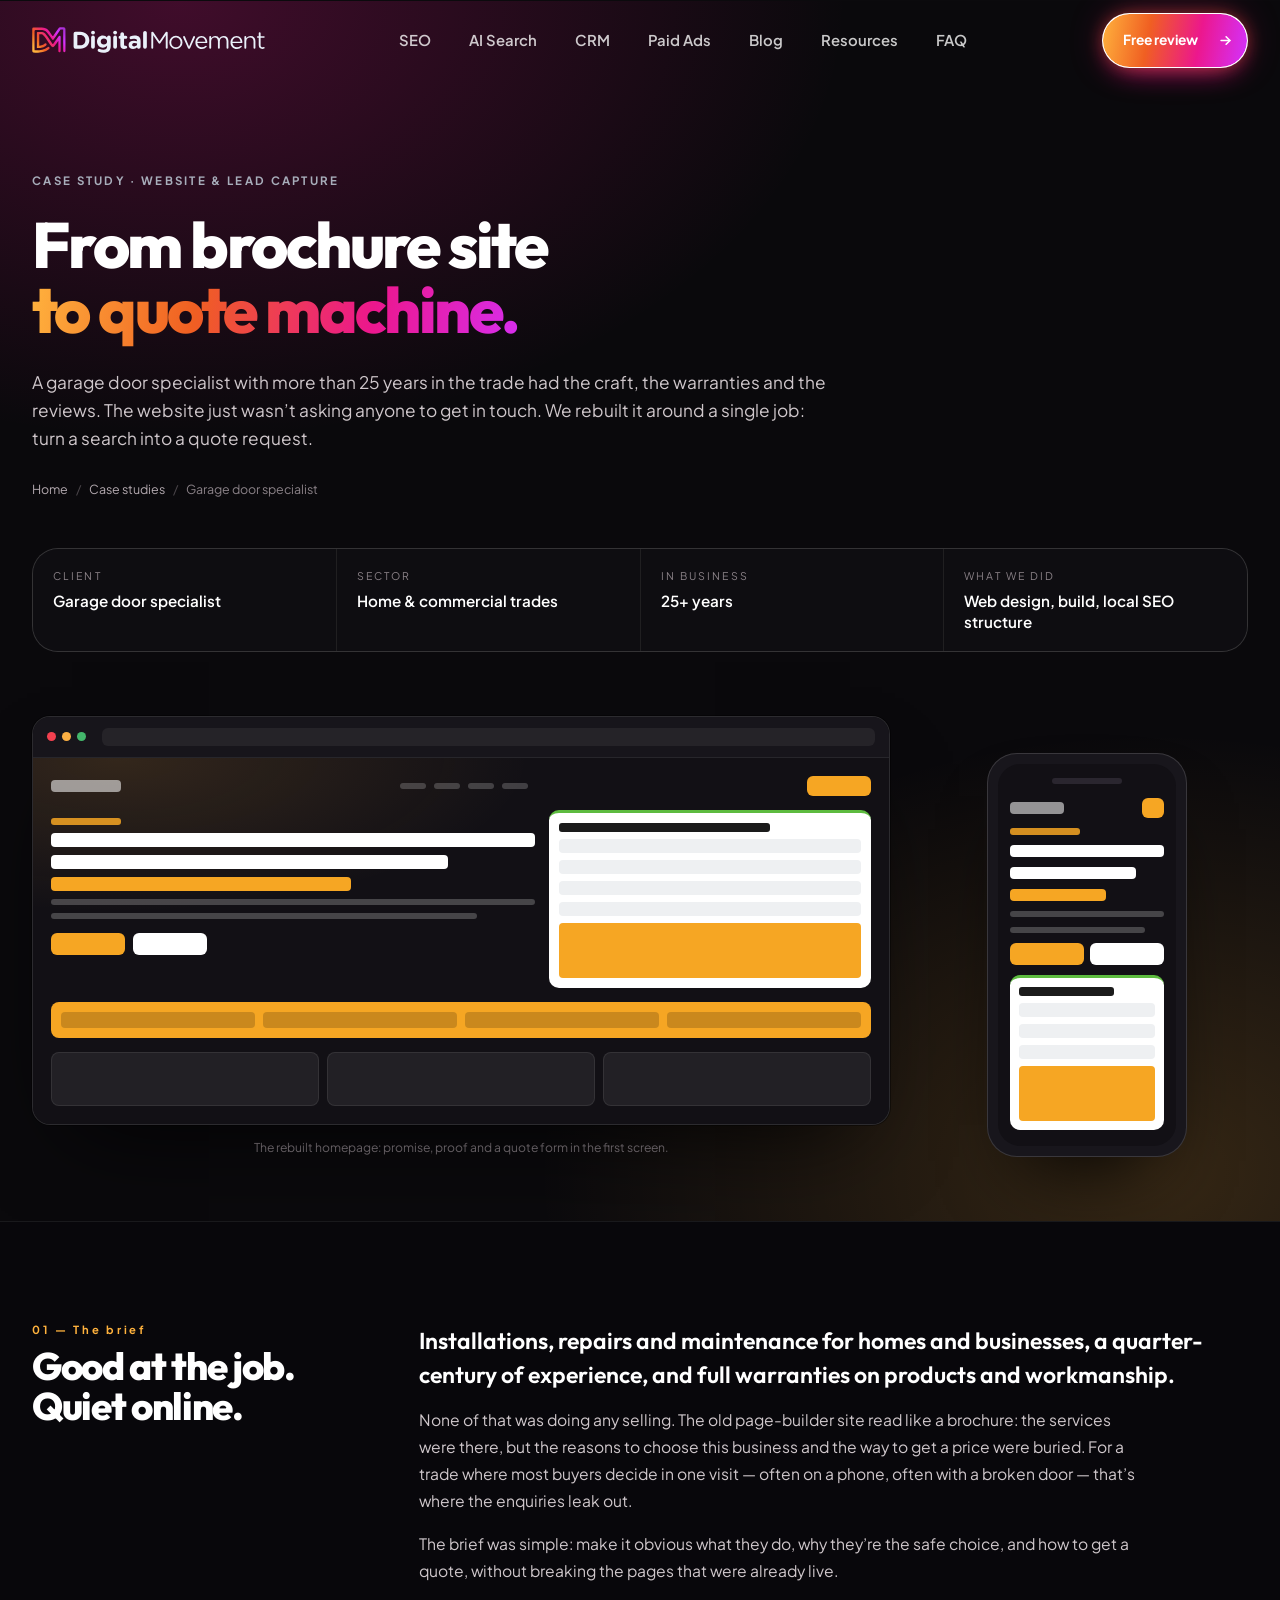
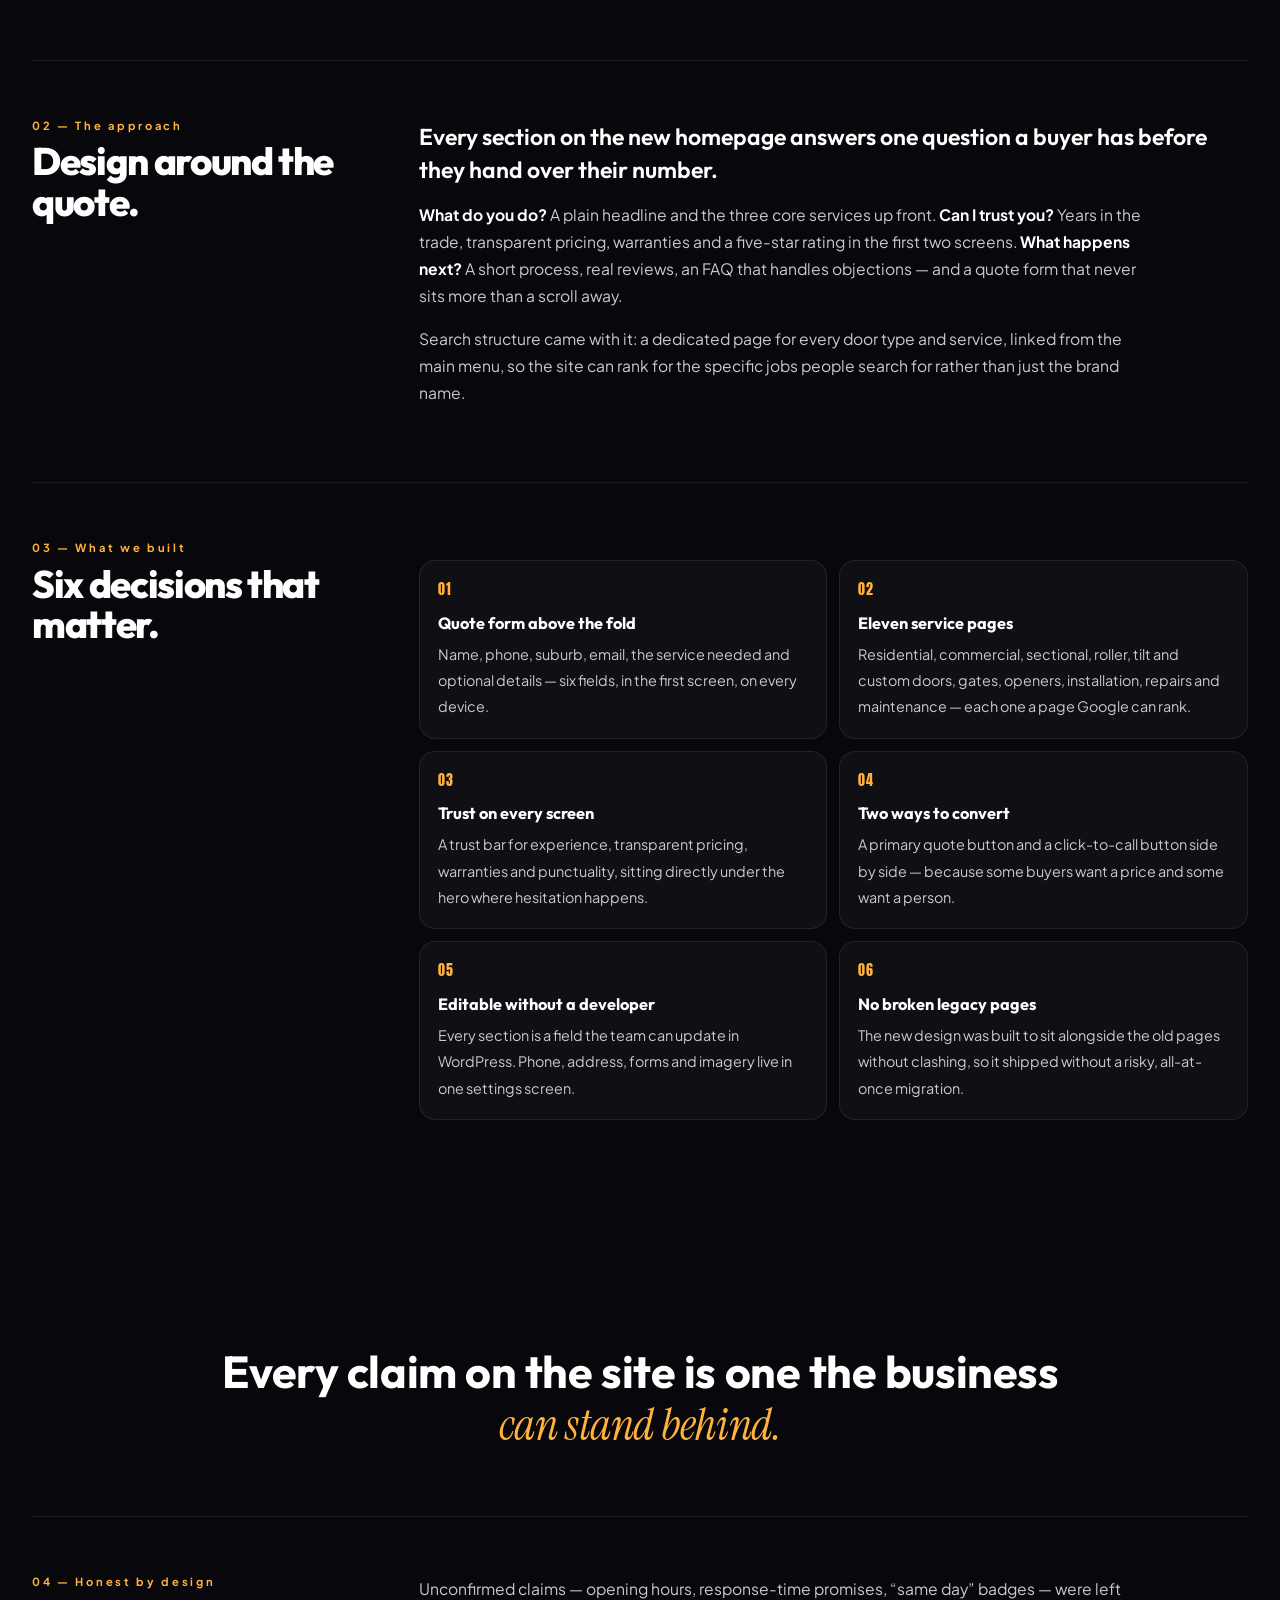
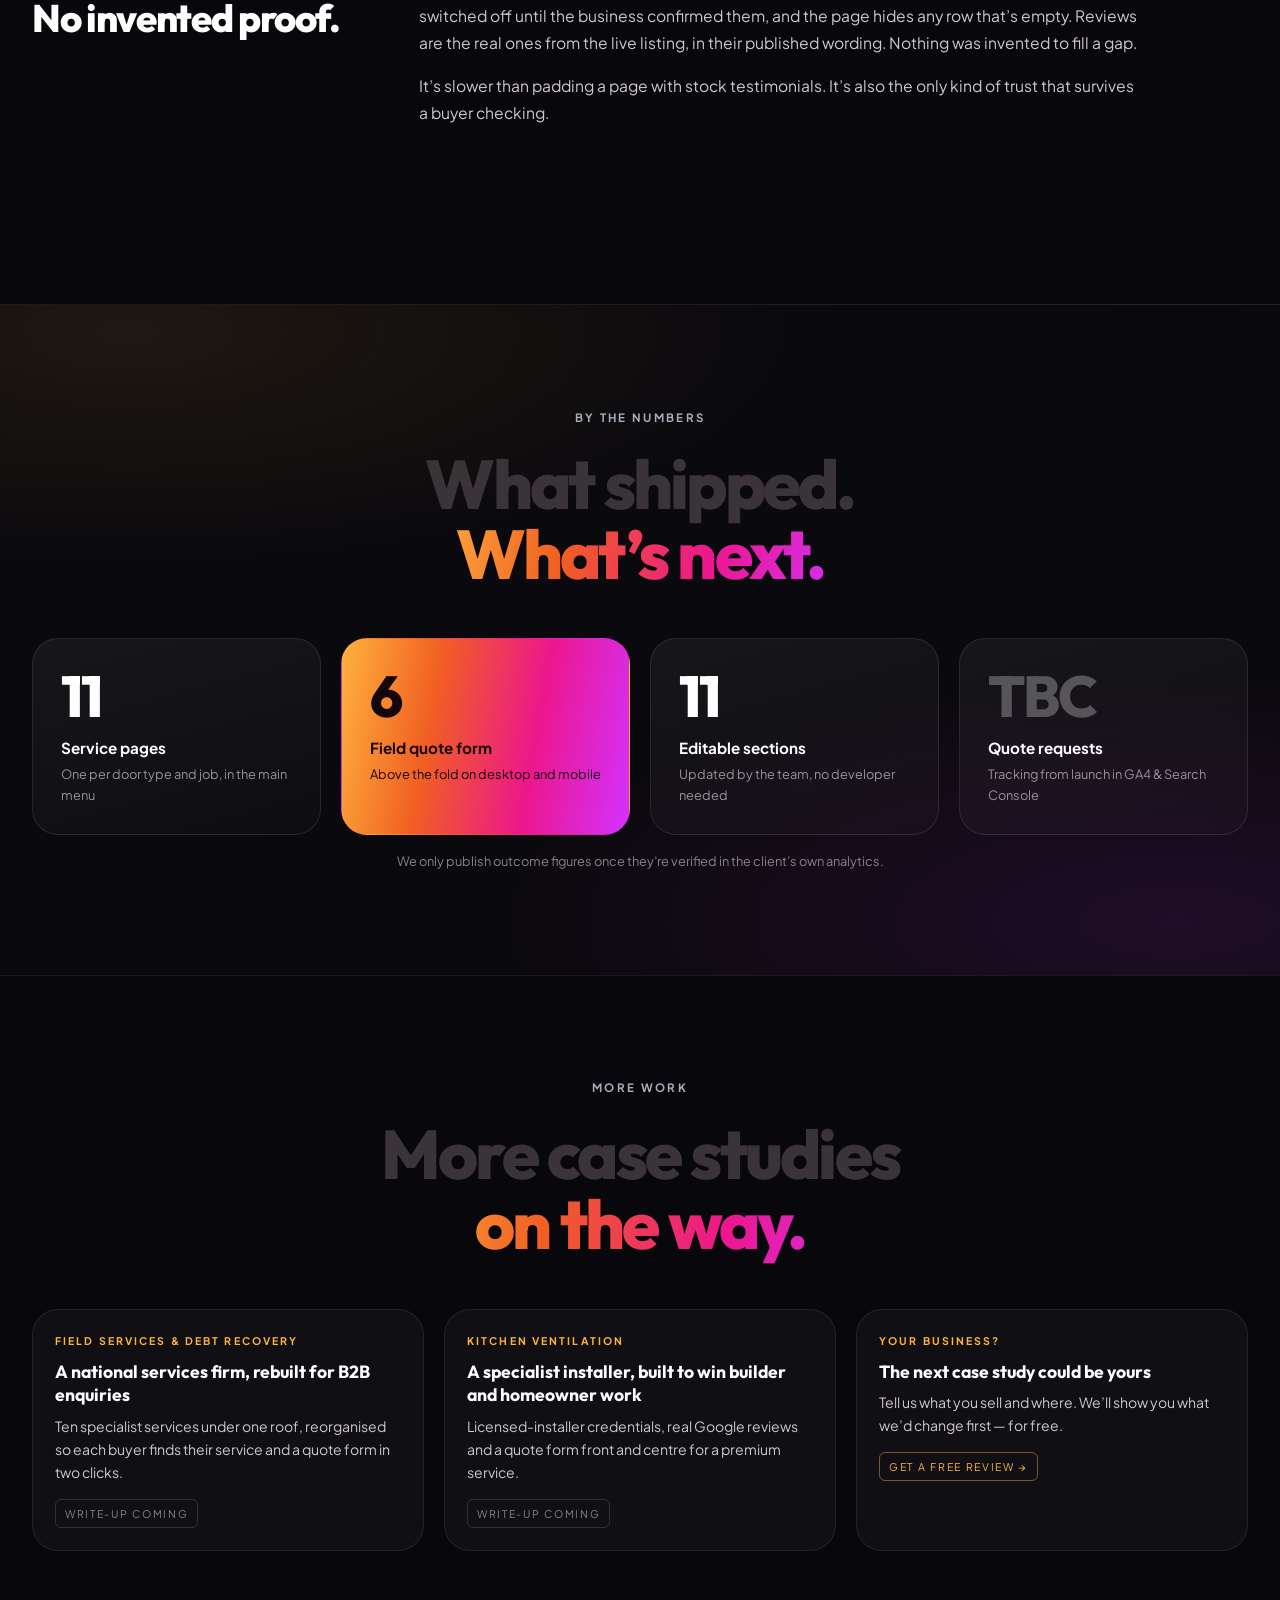
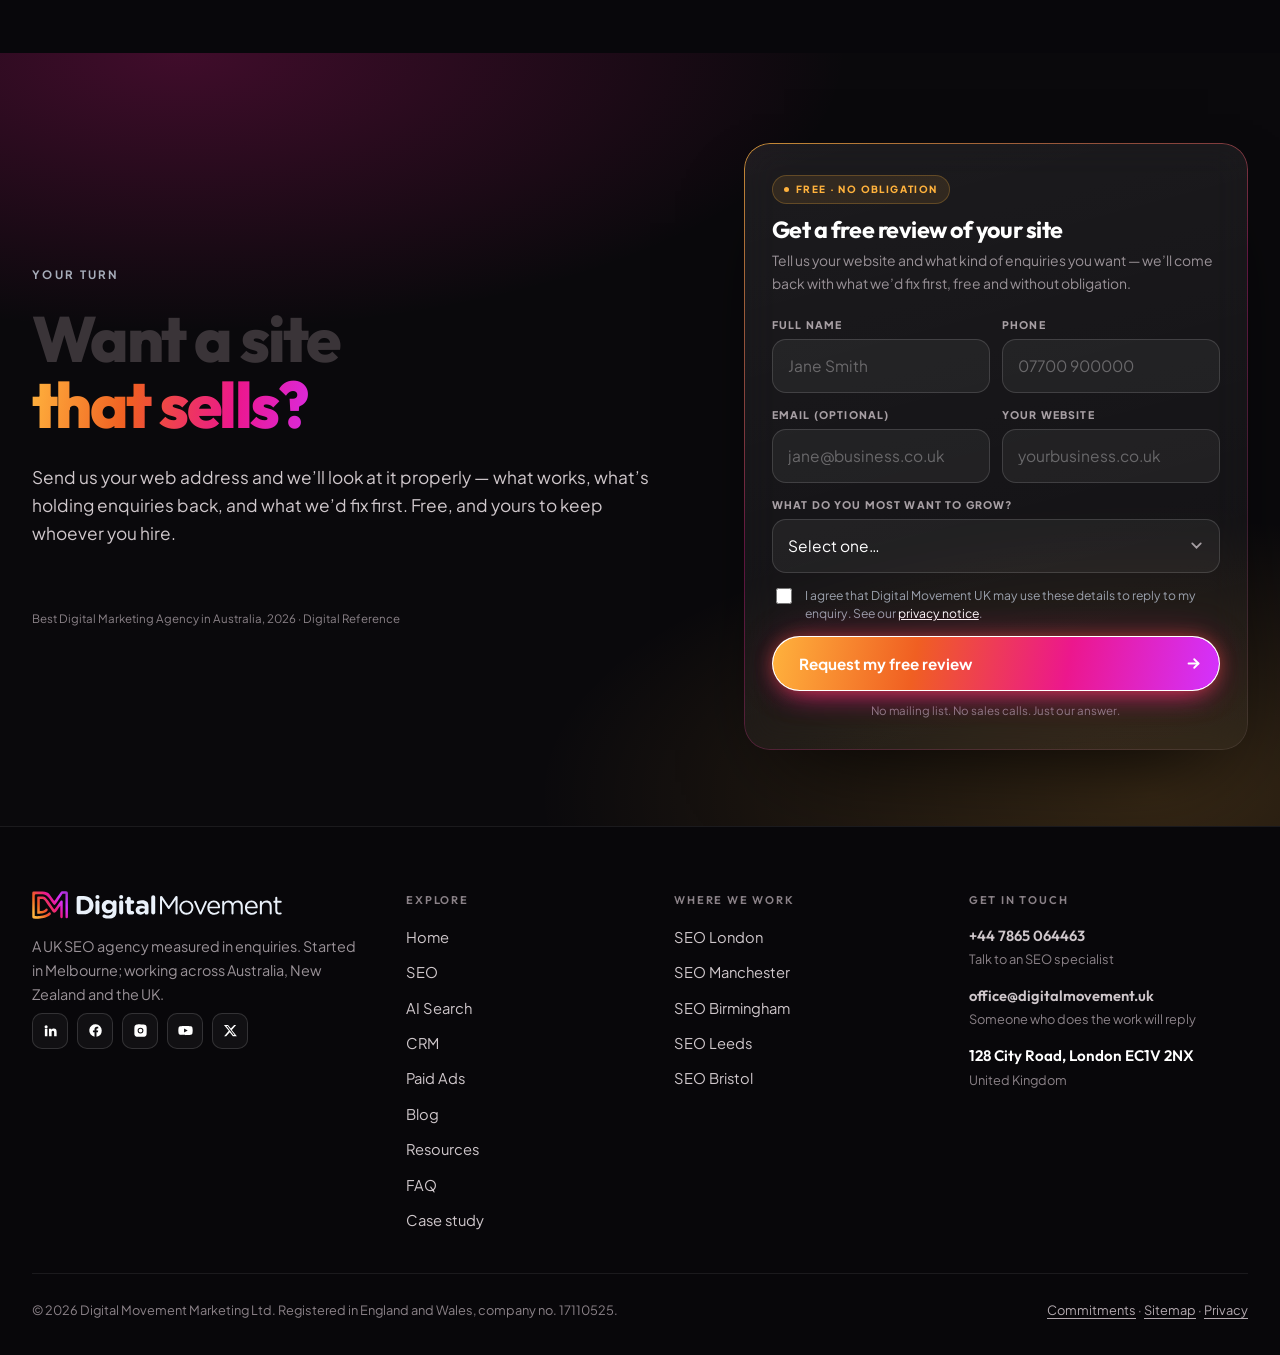
==== commit e784f250: "Case study: UK menu and identity" ====
--- a/case-study/index.html
+++ b/case-study/index.html
@@ -25,17 +25,18 @@
 <header class="site" id="siteHeader">
   <div class="wrap">
     <nav class="nav" aria-label="Main">
-      <a class="brand" href="../index.html" aria-label="Digital Movement UK — home"><span class="dm-mark"><span class="dm-sq" aria-hidden="true">DM</span><span class="dm-word"><span class="dm-name">Digital Movement</span><span class="dm-sub">SEO &amp; AI search agency</span></span><span class="dm-uk">UK</span></span></a>
+      <a class="brand" href="../index.html" aria-label="Digital Movement UK — home"><img class="dm-logo" src="../assets/dm-logo-light.svg" alt="Digital Movement" width="932" height="104"></a>
       <div class="nav-links" id="navLinks">
-        <a href="../index.html">Home</a>
-        <a href="../index.html#services">Services</a>
-        <a href="../index.html#pricing">Pricing</a>
-        <a href="../case-study/index.html" class="active" aria-current="page">Case studies</a>
+        <a href="https://digitalmovement.uk/seo-services/">SEO</a>
+        <a href="https://digitalmovement.uk/ai-search-optimisation/">AI Search</a>
+        <a href="https://digitalmovement.uk/crm/">CRM</a>
+        <a href="https://digitalmovement.uk/ppc-agency/">Paid Ads</a>
+        <a href="https://digitalmovement.uk/blog/">Blog</a>
+        <a href="https://digitalmovement.uk/resources/">Resources</a>
         <a href="../index.html#faq">FAQ</a>
-        <a href="../index.html#contact">Contact</a>
       </div>
       <div class="nav-right">
-        <a class="btn btn--primary btn--sm nav-cta" href="#enquire">Free SEO review <span class="btn-arrow" aria-hidden="true"><svg viewBox="0 0 24 24" fill="none" stroke="currentColor" stroke-width="2.6" stroke-linecap="round" stroke-linejoin="round"><path d="M5 12h14"/><path d="m13 6 6 6-6 6"/></svg></span></a>
+        <a class="btn btn--primary btn--sm nav-cta" href="#enquire">Free review <span class="btn-arrow" aria-hidden="true"><svg viewBox="0 0 24 24" fill="none" stroke="currentColor" stroke-width="2.6" stroke-linecap="round" stroke-linejoin="round"><path d="M5 12h14"/><path d="m13 6 6 6-6 6"/></svg></span></a>
         <a class="call-mini" href="tel:+447865064463" aria-label="Call Digital Movement UK on +44 7865 064463"><svg viewBox="0 0 24 24" fill="none" stroke="currentColor" stroke-width="2.2" stroke-linecap="round" stroke-linejoin="round" aria-hidden="true"><path d="M22 16.9v3a2 2 0 0 1-2.2 2 19.8 19.8 0 0 1-8.6-3.1 19.5 19.5 0 0 1-6-6A19.8 19.8 0 0 1 2.1 4.2 2 2 0 0 1 4.1 2h3a2 2 0 0 1 2 1.7c.1 1 .4 1.9.7 2.8a2 2 0 0 1-.5 2.1L8.1 9.9a16 16 0 0 0 6 6l1.3-1.2a2 2 0 0 1 2.1-.5c.9.3 1.8.6 2.8.7a2 2 0 0 1 1.7 2z"/></svg></a>
         <button class="burger" id="burger" aria-label="Open menu" aria-expanded="false" aria-controls="drawer"><i></i><i></i><i></i></button>
       </div>
@@ -44,14 +45,15 @@
 </header>
 <div class="drawer" id="drawer">
   <div class="drawer-panel">
-    <a class="dl" href="../index.html">Home <span>01</span></a>
-    <a class="dl" href="../index.html#services">Services <span>02</span></a>
-    <a class="dl" href="../index.html#pricing">Pricing <span>03</span></a>
-    <a class="dl" href="../case-study/index.html">Case studies <span>04</span></a>
-    <a class="dl" href="../index.html#faq">FAQ <span>05</span></a>
-    <a class="dl" href="../index.html#contact">Contact <span>06</span></a>
+    <a class="dl" href="https://digitalmovement.uk/seo-services/">SEO <span>01</span></a>
+    <a class="dl" href="https://digitalmovement.uk/ai-search-optimisation/">AI Search <span>02</span></a>
+    <a class="dl" href="https://digitalmovement.uk/crm/">CRM <span>03</span></a>
+    <a class="dl" href="https://digitalmovement.uk/ppc-agency/">Paid Ads <span>04</span></a>
+    <a class="dl" href="https://digitalmovement.uk/blog/">Blog <span>05</span></a>
+    <a class="dl" href="https://digitalmovement.uk/resources/">Resources <span>06</span></a>
+    <a class="dl" href="../index.html#faq">FAQ <span>07</span></a>
     <div class="drawer-foot">
-      <a class="btn btn--primary btn--block" href="#enquire">Free SEO review <span class="btn-arrow" aria-hidden="true"><svg viewBox="0 0 24 24" fill="none" stroke="currentColor" stroke-width="2.6" stroke-linecap="round" stroke-linejoin="round"><path d="M5 12h14"/><path d="m13 6 6 6-6 6"/></svg></span></a>
+      <a class="btn btn--primary btn--block" href="#enquire">Free review <span class="btn-arrow" aria-hidden="true"><svg viewBox="0 0 24 24" fill="none" stroke="currentColor" stroke-width="2.6" stroke-linecap="round" stroke-linejoin="round"><path d="M5 12h14"/><path d="m13 6 6 6-6 6"/></svg></span></a>
       <p class="fine">Digital Movement Marketing Ltd · London</p>
     </div>
   </div>
@@ -190,25 +192,21 @@
           <p class="sec-eyebrow rv">Your turn</p>
           <h2 class="lit"><span class="w">Want</span> <span class="w">a</span> <span class="w">site</span>
         <span class="outline"><span class="w">that</span> <span class="w">sells?</span></span></h2>
-          <p class="sec-sub rv">Send us your site. We&rsquo;ll come back within 2 business days with what&rsquo;s costing you enquiries on Google and in AI answers &mdash; and what we&rsquo;d fix first.</p>
+          <p class="sec-sub rv">Send us your web address and we&rsquo;ll look at it properly &mdash; what works, what&rsquo;s holding enquiries back, and what we&rsquo;d fix first. Free, and yours to keep whoever you hire.</p>
         </div>
-        <a class="rating-pill" href="https://www.google.com/search?q=Digital+Movement+Melbourne" target="_blank" rel="noopener noreferrer" aria-label="5.0 from 102 Google reviews for Digital Movement">
-          <span class="stars-rating" aria-hidden="true"><svg viewBox="0 0 24 24" fill="currentColor" aria-hidden="true"><path d="m12 2 3 6.3 6.9 1-5 4.9 1.2 6.8L12 17.8 5.9 21l1.2-6.8-5-4.9 6.9-1z"/></svg><svg viewBox="0 0 24 24" fill="currentColor" aria-hidden="true"><path d="m12 2 3 6.3 6.9 1-5 4.9 1.2 6.8L12 17.8 5.9 21l1.2-6.8-5-4.9 6.9-1z"/></svg><svg viewBox="0 0 24 24" fill="currentColor" aria-hidden="true"><path d="m12 2 3 6.3 6.9 1-5 4.9 1.2 6.8L12 17.8 5.9 21l1.2-6.8-5-4.9 6.9-1z"/></svg><svg viewBox="0 0 24 24" fill="currentColor" aria-hidden="true"><path d="m12 2 3 6.3 6.9 1-5 4.9 1.2 6.8L12 17.8 5.9 21l1.2-6.8-5-4.9 6.9-1z"/></svg><svg viewBox="0 0 24 24" fill="currentColor" aria-hidden="true"><path d="m12 2 3 6.3 6.9 1-5 4.9 1.2 6.8L12 17.8 5.9 21l1.2-6.8-5-4.9 6.9-1z"/></svg></span>
-          <b>5.0</b>
-          <span class="rp-meta">· 102 Google reviews · Digital Movement group</span>
-        </a>
+        <p class="form-fine" style="text-align:left;margin-top:18px">Best Digital Marketing Agency in Australia, 2026 &middot; Digital Reference</p>
       </div>
       <div class="hero-form rv" id="hero-form">
         <div class="hf-head">
           <span class="hf-tag"><i></i>Free · No obligation</span>
-          <h2>See what&rsquo;s costing you enquiries</h2>
-          <p>Send us your site. We&rsquo;ll come back within 2 business days with what we&rsquo;d fix first.</p>
+          <h2>Get a free review of your site</h2>
+          <p>Tell us your website and what kind of enquiries you want &mdash; we&rsquo;ll come back with what we&rsquo;d fix first, free and without obligation.</p>
         </div>
         <form class="quote-form" novalidate>
           <div class="form-body">
             <div class="grid-2">
               <div class="field">
-                <label for="e-name">Your name</label>
+                <label for="e-name">Full name</label>
                 <input id="e-name" name="name" type="text" placeholder="Jane Smith" autocomplete="name" required>
                 <span class="msg">Please enter your name</span>
               </div>
@@ -220,35 +218,31 @@
             </div>
             <div class="grid-2">
               <div class="field">
-                <label for="e-email">Email</label>
-                <input id="e-email" name="email" type="email" placeholder="jane@business.co.uk" autocomplete="email" required>
-                <span class="msg">Enter a valid email</span>
+                <label for="e-email">Email (optional)</label>
+                <input id="e-email" name="email" type="email" placeholder="jane@business.co.uk" autocomplete="email">
               </div>
               <div class="field">
                 <label for="e-site">Your website</label>
-                <input id="e-site" name="website" type="text" placeholder="yourbusiness.co.uk" autocomplete="url">
+                <input id="e-site" name="website" type="text" placeholder="yourbusiness.co.uk" autocomplete="url" required>
+                <span class="msg">Enter your website</span>
               </div>
             </div>
             <div class="field">
-              <label for="e-service">What are you after?</label>
-              <select id="e-service" name="service" required>
-                <option value="">Select a service…</option>
-                <option>SEO</option>
-                <option>Local SEO &amp; Google Maps</option>
-                <option>AI search visibility (GEO)</option>
-                <option>Paid ads (PPC)</option>
-                <option>CRM &amp; enquiry follow-up</option>
-                <option>Not sure yet</option>
+              <label for="e-need">What do you most want to grow?</label>
+              <select id="e-need" name="need" required>
+                <option value="">Select one&hellip;</option>
+                <option>SEO review</option><option>AI search visibility</option><option>Local SEO / map pack</option><option>Paid ads</option><option>CRM &amp; follow-up</option>
               </select>
-              <span class="msg">Please choose a service</span>
-            </div>
+              <span class="msg">Please choose one</span>
+            </div>
+            <label class="consent"><input type="checkbox" name="consent" required> <span>I agree that Digital Movement UK may use these details to reply to my enquiry. See our <a href="https://digitalmovement.uk/privacy/">privacy notice</a>.</span></label>
             <button class="btn btn--primary btn--block" type="submit">Request my free review <span class="btn-arrow" aria-hidden="true"><svg viewBox="0 0 24 24" fill="none" stroke="currentColor" stroke-width="2.6" stroke-linecap="round" stroke-linejoin="round"><path d="M5 12h14"/><path d="m13 6 6 6-6 6"/></svg></span></button>
-            <p class="form-fine">No spam, no hard sell. We only use your details to prepare your review.</p>
+            <p class="form-fine">No mailing list. No sales calls. Just our answer.</p>
           </div>
           <div class="form-ok">
             <span class="ok-ic"><svg viewBox="0 0 24 24" fill="none" stroke="currentColor" stroke-width="2.6" stroke-linecap="round" stroke-linejoin="round"><path d="m5 13 4 4L19 7"/></svg></span>
-            <h3>Thanks — review requested</h3>
-            <p>We&rsquo;ll be back within 2 business days. Sooner? Call <a href="tel:+447865064463">+44 7865 064463</a>.</p>
+            <h3>Thanks &mdash; we&rsquo;ve got it</h3>
+            <p>We&rsquo;ll come back with what we&rsquo;d fix first. Sooner? Call <a href="tel:+447865064463">+44 7865 064463</a>.</p>
           </div>
         </form>
       </div>
@@ -261,41 +255,30 @@
   <div class="wrap">
     <div class="foot-top">
       <div>
-        <span class="dm-mark"><span class="dm-sq" aria-hidden="true">DM</span><span class="dm-word"><span class="dm-name">Digital Movement</span><span class="dm-sub">SEO &amp; AI search agency</span></span><span class="dm-uk">UK</span></span>
-        <p class="foot-blurb">A UK SEO agency measured in enquiries. SEO, AI search, paid ads and CRM for UK businesses, on rolling monthly terms.</p>
+        <a class="foot-brand" href="../index.html"><img class="dm-logo" src="../assets/dm-logo-light.svg" alt="Digital Movement" width="932" height="104"></a>
+        <p class="foot-blurb">A UK SEO agency measured in enquiries. Started in Melbourne; working across Australia, New Zealand and the UK.</p>
+        <div class="foot-social"><a href="https://www.linkedin.com/company/digitalmovementuk" target="_blank" rel="noopener noreferrer" aria-label="Digital Movement UK on LinkedIn"><svg viewBox="0 0 24 24" aria-hidden="true"><path d="M4.98 3.5a2.5 2.5 0 1 1 0 5 2.5 2.5 0 0 1 0-5zM3 9h4v12H3zM9.5 9h3.8v1.7h.1c.5-1 1.8-2 3.7-2 4 0 4.7 2.5 4.7 5.9V21h-4v-5.6c0-1.3 0-3-1.9-3s-2.1 1.4-2.1 2.9V21h-4z"/></svg></a><a href="https://www.facebook.com/people/Digital-Movement-UK/61593383492000/" target="_blank" rel="noopener noreferrer" aria-label="Digital Movement UK on Facebook"><svg viewBox="0 0 24 24" aria-hidden="true"><path d="M22 12a10 10 0 1 0-11.6 9.9v-7H7.9V12h2.5V9.8c0-2.5 1.5-3.9 3.8-3.9 1.1 0 2.2.2 2.2.2v2.5h-1.2c-1.2 0-1.6.8-1.6 1.6V12h2.7l-.4 2.9h-2.3v7A10 10 0 0 0 22 12z"/></svg></a><a href="https://www.instagram.com/digitalmovement.uk" target="_blank" rel="noopener noreferrer" aria-label="Digital Movement UK on Instagram"><svg viewBox="0 0 24 24" aria-hidden="true"><path d="M12 2.2c3.2 0 3.6 0 4.9.1 1.2.1 1.8.3 2.2.4.6.2 1 .5 1.4.9.4.4.7.8.9 1.4.2.4.4 1 .4 2.2.1 1.3.1 1.7.1 4.9s0 3.6-.1 4.9c-.1 1.2-.3 1.8-.4 2.2-.2.6-.5 1-.9 1.4-.4.4-.8.7-1.4.9-.4.2-1 .4-2.2.4-1.3.1-1.7.1-4.9.1s-3.6 0-4.9-.1c-1.2-.1-1.8-.3-2.2-.4-.6-.2-1-.5-1.4-.9-.4-.4-.7-.8-.9-1.4-.2-.4-.4-1-.4-2.2C2.2 15.6 2.2 15.2 2.2 12s0-3.6.1-4.9c.1-1.2.3-1.8.4-2.2.2-.6.5-1 .9-1.4.4-.4.8-.7 1.4-.9.4-.2 1-.4 2.2-.4 1.3-.1 1.7-.1 4.8-.1zm0 5.2a4.6 4.6 0 1 0 0 9.2 4.6 4.6 0 0 0 0-9.2zm0 7.6a3 3 0 1 1 0-6 3 3 0 0 1 0 6zm5.9-7.8a1.1 1.1 0 1 1-2.2 0 1.1 1.1 0 0 1 2.2 0z"/></svg></a><a href="https://www.youtube.com/channel/UCZL6v3YNldo3aKHhc0uCWIQ" target="_blank" rel="noopener noreferrer" aria-label="Digital Movement UK on YouTube"><svg viewBox="0 0 24 24" aria-hidden="true"><path d="M23 7.2a3 3 0 0 0-2.1-2.1C19 4.6 12 4.6 12 4.6s-7 0-8.9.5A3 3 0 0 0 1 7.2 31 31 0 0 0 .5 12a31 31 0 0 0 .5 4.8 3 3 0 0 0 2.1 2.1c1.9.5 8.9.5 8.9.5s7 0 8.9-.5a3 3 0 0 0 2.1-2.1 31 31 0 0 0 .5-4.8 31 31 0 0 0-.5-4.8zM9.7 15.1V8.9l5.8 3.1z"/></svg></a><a href="https://x.com/DMovementUK" target="_blank" rel="noopener noreferrer" aria-label="Digital Movement UK on X"><svg viewBox="0 0 24 24" aria-hidden="true"><path d="M17.8 3h3.2l-7 8 8.2 10h-6.4l-5-6.4L5 21H1.8l7.5-8.6L1.5 3H8l4.6 5.9zm-1.1 16.1h1.8L7.4 4.8H5.5z"/></svg></a></div>
       </div>
       <div class="foot-col">
-        <h3>Pages</h3>
-        <ul>
-          <li><a href="../index.html">Home</a></li>
-          <li><a href="../index.html#services">Services</a></li>
-          <li><a href="../index.html#pricing">Pricing</a></li>
-          <li><a href="../case-study/index.html">Case studies</a></li>
-          <li><a href="../landing/index.html">Free SEO review</a></li>
-        </ul>
+        <h3>Explore</h3>
+        <ul><li><a href="../index.html">Home</a></li><li><a href="https://digitalmovement.uk/seo-services/">SEO</a></li><li><a href="https://digitalmovement.uk/ai-search-optimisation/">AI Search</a></li><li><a href="https://digitalmovement.uk/crm/">CRM</a></li><li><a href="https://digitalmovement.uk/ppc-agency/">Paid Ads</a></li><li><a href="https://digitalmovement.uk/blog/">Blog</a></li><li><a href="https://digitalmovement.uk/resources/">Resources</a></li><li><a href="../index.html#faq">FAQ</a></li><li><a href="../case-study/index.html">Case study</a></li></ul>
       </div>
       <div class="foot-col">
-        <h3>Services</h3>
-        <ul>
-          <li><a href="../index.html#services">SEO</a></li>
-          <li><a href="../index.html#services">Local SEO</a></li>
-          <li><a href="../index.html#services">AI search (GEO)</a></li>
-          <li><a href="../index.html#services">Paid ads (PPC)</a></li>
-          <li><a href="../index.html#services">CRM &amp; follow-up</a></li>
-        </ul>
+        <h3>Where we work</h3>
+        <ul><li><a href="https://digitalmovement.uk/seo-agency-london/">SEO London</a></li><li><a href="https://digitalmovement.uk/seo-agency-manchester/">SEO Manchester</a></li><li><a href="https://digitalmovement.uk/seo-agency-birmingham/">SEO Birmingham</a></li><li><a href="https://digitalmovement.uk/seo-agency-leeds/">SEO Leeds</a></li><li><a href="https://digitalmovement.uk/seo-agency-bristol/">SEO Bristol</a></li></ul>
       </div>
       <div class="foot-col foot-contact">
         <h3>Get in touch</h3>
         <ul>
           <li><a class="fc-strong" href="tel:+447865064463">+44 7865 064463</a><span class="fc-sub">Talk to an SEO specialist</span></li>
-          <li><a class="fc-strong" href="mailto:office@digitalmovement.uk">office@digitalmovement.uk</a><span class="fc-sub">We reply within 2 business days</span></li>
-          <li><span class="fc-strong">128 City Road, London EC1V 2NX</span><span class="fc-sub">London · Manchester · Birmingham · Leeds · Bristol</span></li>
+          <li><a class="fc-strong" href="mailto:office@digitalmovement.uk">office@digitalmovement.uk</a><span class="fc-sub">Someone who does the work will reply</span></li>
+          <li><span class="fc-strong">128 City Road, London EC1V 2NX</span><span class="fc-sub">United Kingdom</span></li>
         </ul>
       </div>
     </div>
     <div class="foot-bottom">
       <p class="foot-fine">&copy; <span id="yr">2026</span> Digital Movement Marketing Ltd. Registered in England and Wales, company no. 17110525.</p>
-      <p class="foot-fine"><a href="#">Privacy</a> &middot; <a href="#">Cookies</a> &middot; <a href="#">Commitments</a></p>
+      <p class="foot-fine"><a href="https://digitalmovement.uk/commitments/">Commitments</a> &middot; <a href="https://digitalmovement.uk/sitemap/">Sitemap</a> &middot; <a href="https://digitalmovement.uk/privacy/">Privacy</a></p>
     </div>
   </div>
 </footer>
--- a/assets/site.css
+++ b/assets/site.css
@@ -2,11 +2,11 @@
    DM TRADIES — 01. header + banner
    ============================================================ */
 :root{
-  --amber:#FBAF43;
-  --orange:#F7833B;
-  --coral:#F4603F;
-  --red:#F2404F;
-  --grad:linear-gradient(100deg,#FBAF43 0%,#F7783A 46%,#F2404F 100%);
+  --amber:#FFB23D;
+  --orange:#F05F22;
+  --coral:#F2457A;
+  --red:#EC178D;
+  --grad:linear-gradient(100deg,#FFB23D 0%,#F05F22 32%,#EC178D 66%,#D332FF 100%);
 
   --bg:#0B0A0D;
   --ink:#14181F;
@@ -44,22 +44,22 @@
   background:#fff;color:#fff;padding:6px 6px 6px 26px;
   /* the rest state glows on its own and breathes gently */
   box-shadow:
-    0 0 18px -3px rgba(247,120,58,.58),
-    0 0 38px -6px rgba(242,64,79,.44),
-    0 12px 30px -14px rgba(242,64,79,.85);
+    0 0 18px -3px rgba(240,95,34,.58),
+    0 0 38px -6px rgba(236,23,141,.44),
+    0 12px 30px -14px rgba(236,23,141,.85);
   animation:btnGlow 4.2s ease-in-out infinite;
 }
 /* sits at a calm baseline, swells once, settles back — a slow beacon
    rather than a constant breathe */
 @keyframes btnGlow{
   0%,58%,100%{box-shadow:
-    0 0 13px -4px rgba(247,120,58,.42),
-    0 0 28px -9px rgba(242,64,79,.3),
-    0 12px 30px -14px rgba(242,64,79,.82)}
+    0 0 13px -4px rgba(240,95,34,.42),
+    0 0 28px -9px rgba(236,23,141,.3),
+    0 12px 30px -14px rgba(236,23,141,.82)}
   79%{box-shadow:
-    0 0 26px -1px rgba(251,175,67,.82),
-    0 0 62px -3px rgba(242,64,79,.62),
-    0 14px 34px -12px rgba(242,64,79,.92)}
+    0 0 26px -1px rgba(255,178,61,.82),
+    0 0 62px -3px rgba(236,23,141,.62),
+    0 14px 34px -12px rgba(236,23,141,.92)}
 }
 .btn--primary::before{
   content:"";position:absolute;z-index:-1;top:0;right:0;bottom:0;left:0;
@@ -70,9 +70,9 @@
 .btn--primary:hover,.btn--primary:focus-visible{
   color:var(--red);transform:translateY(-2px);animation:none;
   box-shadow:
-    0 0 26px -2px rgba(251,175,67,.75),
-    0 0 56px -4px rgba(242,64,79,.6),
-    0 18px 38px -14px rgba(242,64,79,.95);
+    0 0 26px -2px rgba(255,178,61,.75),
+    0 0 56px -4px rgba(236,23,141,.6),
+    0 18px 38px -14px rgba(236,23,141,.95);
 }
 .btn--primary:hover::before,.btn--primary:focus-visible::before{
   left:calc(100% - 46px);top:6px;right:6px;bottom:6px;
@@ -114,7 +114,7 @@
 .nav-right{display:flex;align-items:center;gap:10px}
 .call-mini{
   display:inline-flex;align-items:center;justify-content:center;width:42px;height:42px;border-radius:12px;
-  background:var(--grad);color:#fff;box-shadow:0 10px 22px -12px rgba(242,64,79,.85)
+  background:var(--grad);color:#fff;box-shadow:0 10px 22px -12px rgba(236,23,141,.85)
 }
 .call-mini svg{width:18px;height:18px}
 /* flex, not grid: auto grid rows stretch to the button height, which pushed the
@@ -177,17 +177,17 @@
 .aurora .a1{
   top:-8%;left:50%;margin-left:calc(min(58vw,680px) * -.5);
   width:min(58vw,680px);aspect-ratio:1;opacity:.42;
-  background:radial-gradient(circle,#FBAF43 0%,rgba(251,175,67,0) 68%);
+  background:radial-gradient(circle,#FFB23D 0%,rgba(255,178,61,0) 68%);
   animation:drift1 26s ease-in-out infinite alternate;
 }
 .aurora .a2{
   top:6%;left:-16%;width:min(54vw,600px);aspect-ratio:1;opacity:.46;
-  background:radial-gradient(circle,#F2404F 0%,rgba(242,64,79,0) 68%);
+  background:radial-gradient(circle,#EC178D 0%,rgba(236,23,141,0) 68%);
   animation:drift2 32s ease-in-out infinite alternate;
 }
 .aurora .a3{
   bottom:-24%;left:34%;width:min(52vw,560px);aspect-ratio:1;opacity:.36;
-  background:radial-gradient(circle,#F4603F 0%,rgba(244,96,63,0) 70%);
+  background:radial-gradient(circle,#F2457A 0%,rgba(242,69,122,0) 70%);
   animation:drift3 29s ease-in-out infinite alternate;
 }
 @keyframes drift1{from{transform:translate3d(-4%,0,0) scale(1)}to{transform:translate3d(4%,8%,0) scale(1.14)}}
@@ -197,7 +197,7 @@
 /* a slow band of colour sweeping across the top */
 .sweep{
   position:absolute;top:-30%;left:-40%;width:70%;height:170%;z-index:0;pointer-events:none;
-  background:linear-gradient(100deg,rgba(255,255,255,0) 0%,rgba(251,175,67,.09) 45%,rgba(242,64,79,.07) 60%,rgba(255,255,255,0) 100%);
+  background:linear-gradient(100deg,rgba(255,255,255,0) 0%,rgba(255,178,61,.09) 45%,rgba(236,23,141,.07) 60%,rgba(255,255,255,0) 100%);
   transform:rotate(14deg);filter:blur(30px);
   animation:sweep 17s ease-in-out infinite;
 }
@@ -219,8 +219,8 @@
 .shoot.s2{top:-2%;left:96%;animation:shootFly 11s ease-in 6.5s infinite}
 .shoot.s3{top:22%;left:62%;animation:shootFly 13s ease-in 10s infinite}
 .shoot.s2::before{width:210px}
-.shoot.s3::before{width:110px;background:linear-gradient(270deg,rgba(251,175,67,.9),rgba(251,175,67,0))}
-.shoot.s3{background:#FBAF43;box-shadow:0 0 9px 2px rgba(251,175,67,.6)}
+.shoot.s3::before{width:110px;background:linear-gradient(270deg,rgba(255,178,61,.9),rgba(255,178,61,0))}
+.shoot.s3{background:#FFB23D;box-shadow:0 0 9px 2px rgba(255,178,61,.6)}
 @keyframes shootFly{
   0%{opacity:0;transform:rotate(202deg) translateX(0)}
   3%{opacity:1}
@@ -301,7 +301,7 @@
   transition:background .25s ease,border-color .25s ease,transform .25s ease;
 }
 .rating-pill:hover{
-  background:rgba(255,255,255,.09);border-color:rgba(251,175,67,.5);transform:translateY(-1px)
+  background:rgba(255,255,255,.09);border-color:rgba(255,178,61,.5);transform:translateY(-1px)
 }
 .stars-rating{display:inline-flex;gap:2px}
 .stars-rating svg{width:15px;height:15px;color:var(--amber)}
@@ -320,7 +320,7 @@
 /* gradient hairline border */
 .hero-form::before{
   content:"";position:absolute;inset:0;border-radius:inherit;padding:1px;
-  background:linear-gradient(150deg,rgba(251,175,67,.75),rgba(242,64,79,.35) 45%,rgba(255,255,255,.08) 100%);
+  background:linear-gradient(150deg,rgba(255,178,61,.75),rgba(236,23,141,.35) 45%,rgba(255,255,255,.08) 100%);
   -webkit-mask:linear-gradient(#000 0 0) content-box,linear-gradient(#000 0 0);
   -webkit-mask-composite:xor;mask:linear-gradient(#000 0 0) content-box,linear-gradient(#000 0 0);
   mask-composite:exclude;pointer-events:none;
@@ -329,7 +329,7 @@
 .hf-tag{
   display:inline-flex;align-items:center;gap:7px;margin-bottom:12px;
   font-size:.62rem;font-weight:800;letter-spacing:.14em;text-transform:uppercase;color:var(--amber);
-  background:rgba(251,175,67,.1);border:1px solid rgba(251,175,67,.24);
+  background:rgba(255,178,61,.1);border:1px solid rgba(255,178,61,.24);
   padding:5px 11px;border-radius:999px;
 }
 .hf-tag i{width:5px;height:5px;border-radius:50%;background:var(--amber);flex:none}
@@ -356,9 +356,9 @@
 .field select option{background:#15131a;color:#fff}
 .field input:focus,.field select:focus,.field textarea:focus{
   outline:none;border-color:var(--coral);background:rgba(255,255,255,.08);
-  box-shadow:0 0 0 4px rgba(244,96,63,.16)
-}
-.field.err input,.field.err select{border-color:var(--red);box-shadow:0 0 0 4px rgba(242,64,79,.16)}
+  box-shadow:0 0 0 4px rgba(242,69,122,.16)
+}
+.field.err input,.field.err select{border-color:var(--red);box-shadow:0 0 0 4px rgba(236,23,141,.16)}
 .field .msg{font-size:.72rem;color:#FF8B96;font-weight:600;display:none}
 .field.err .msg{display:block}
 .grid-2{display:grid;gap:0}
@@ -388,7 +388,7 @@
 .statement::before{
   content:"";position:absolute;top:-40%;left:50%;transform:translateX(-50%);
   width:min(140vw,1400px);height:150%;pointer-events:none;
-  background:radial-gradient(circle at 50% 30%,rgba(242,64,79,.16) 0%,rgba(242,64,79,0) 62%);
+  background:radial-gradient(circle at 50% 30%,rgba(236,23,141,.16) 0%,rgba(236,23,141,0) 62%);
 }
 .statement .wrap{position:relative;z-index:1}
 .st-head{
@@ -507,7 +507,7 @@
   border-radius:999px;padding:7px 15px;font-size:.85rem;color:#C9C1C6;
   transition:border-color .25s ease,background .25s ease;
 }
-.rv-badge:hover{background:rgba(255,255,255,.09);border-color:rgba(251,175,67,.5)}
+.rv-badge:hover{background:rgba(255,255,255,.09);border-color:rgba(255,178,61,.5)}
 .rv-badge b{color:#fff;font-family:'Outfit',sans-serif;font-weight:700}
 .rv-badge svg{width:16px;height:16px;flex:none}
 
@@ -598,7 +598,7 @@
 }
 
 .wd-card{
-  --c1:#FBAF43;--c2:#F2404F;
+  --c1:#FFB23D;--c2:#EC178D;
   position:relative;flex:none;display:flex;flex-direction:column;justify-content:flex-end;
   width:auto;height:clamp(340px,64vh,580px);aspect-ratio:47/62;
   border-radius:var(--r-lg);overflow:hidden;isolation:isolate;
@@ -700,7 +700,7 @@
 
 .pj{display:block;color:inherit}
 .pj-panel{
-  --p1:#FBAF43;--p2:#F2404F;
+  --p1:#FFB23D;--p2:#EC178D;
   position:relative;display:grid;place-items:center;overflow:hidden;
   aspect-ratio:16/10;border-radius:var(--r-lg);
   background:linear-gradient(140deg,var(--p1) 0%,var(--p2) 100%);
@@ -754,7 +754,7 @@
   font-size:.62rem;letter-spacing:.1em;text-transform:uppercase;color:#C9C1C6;
   transition:border-color .3s ease,color .3s ease;
 }
-.pj:hover .pj-tag{border-color:rgba(251,175,67,.55);color:#fff}
+.pj:hover .pj-tag{border-color:rgba(255,178,61,.55);color:#fff}
 .pj:focus-visible{outline:2px solid var(--amber);outline-offset:6px;border-radius:var(--r-lg)}
 .work-note{
   margin:clamp(30px,4vw,44px) 0 0;text-align:center;font-size:.75rem;color:#6F686E;
@@ -858,7 +858,7 @@
 .proc-orb{
   position:absolute;left:19px;top:0;width:16px;height:16px;margin:-8px 0 0 -8px;
   border-radius:50%;background:var(--grad);
-  box-shadow:0 0 0 5px rgba(242,64,79,.16),0 0 26px 6px rgba(247,120,58,.5);
+  box-shadow:0 0 0 5px rgba(236,23,141,.16),0 0 26px 6px rgba(240,95,34,.5);
   opacity:0;transition:opacity .3s ease;
 }
 .proc-rail.lit .proc-orb{opacity:1}
@@ -872,7 +872,7 @@
   transition:background .35s ease,border-color .35s ease,box-shadow .35s ease;
 }
 .proc-step.passed .proc-node{
-  background:var(--grad);border-color:transparent;box-shadow:0 0 16px 2px rgba(247,120,58,.55);
+  background:var(--grad);border-color:transparent;box-shadow:0 0 16px 2px rgba(240,95,34,.55);
 }
 .proc-card{
   background:linear-gradient(165deg,rgba(255,255,255,.055) 0%,rgba(255,255,255,.02) 100%);
@@ -880,7 +880,7 @@
   padding:clamp(18px,2vw,26px);
   transition:border-color .35s ease,transform .5s cubic-bezier(.2,.7,.3,1);
 }
-.proc-step.passed .proc-card{border-color:rgba(251,175,67,.28)}
+.proc-step.passed .proc-card{border-color:rgba(255,178,61,.28)}
 .proc-card:hover{transform:translateY(-4px)}
 .proc-card p.proc-kicker{
   display:flex;align-items:center;gap:10px;margin:0 0 10px;
@@ -919,22 +919,22 @@
 
 /* the flat sections carry the same warm wash as the banner, anchored in a
    different corner each time so the page does not read as one repeated panel */
-.wwd,.work,.proc,.faq{--wash:rgba(242,64,79,.22);--wash2:rgba(251,175,67,.16)}
+.wwd,.work,.proc,.faq{--wash:rgba(236,23,141,.22);--wash2:rgba(255,178,61,.16)}
 .faq{background:
-  radial-gradient(95% 62% at 14% 4%,var(--wash) 0%,rgba(242,64,79,0) 58%),
-  radial-gradient(85% 60% at 92% 92%,var(--wash2) 0%,rgba(251,175,67,0) 60%),
+  radial-gradient(95% 62% at 14% 4%,var(--wash) 0%,rgba(236,23,141,0) 58%),
+  radial-gradient(85% 60% at 92% 92%,var(--wash2) 0%,rgba(255,178,61,0) 60%),
   #0A090C;}
 .wwd{background:
-  radial-gradient(90% 60% at 8% 4%,var(--wash2) 0%,rgba(251,175,67,0) 58%),
-  radial-gradient(110% 70% at 88% 76%,var(--wash) 0%,rgba(242,64,79,0) 60%),
+  radial-gradient(90% 60% at 8% 4%,var(--wash2) 0%,rgba(255,178,61,0) 58%),
+  radial-gradient(110% 70% at 88% 76%,var(--wash) 0%,rgba(236,23,141,0) 60%),
   #0B0A0D;}
 .work{background:
-  radial-gradient(100% 62% at 90% 0%,var(--wash) 0%,rgba(242,64,79,0) 58%),
-  radial-gradient(90% 60% at 6% 88%,var(--wash2) 0%,rgba(251,175,67,0) 60%),
+  radial-gradient(100% 62% at 90% 0%,var(--wash) 0%,rgba(236,23,141,0) 58%),
+  radial-gradient(90% 60% at 6% 88%,var(--wash2) 0%,rgba(255,178,61,0) 60%),
   #0A090C;}
 .proc{background:
-  radial-gradient(100% 64% at 50% 2%,var(--wash) 0%,rgba(242,64,79,0) 56%),
-  radial-gradient(90% 70% at 96% 94%,var(--wash2) 0%,rgba(251,175,67,0) 60%),
+  radial-gradient(100% 64% at 50% 2%,var(--wash) 0%,rgba(236,23,141,0) 56%),
+  radial-gradient(90% 70% at 96% 94%,var(--wash2) 0%,rgba(255,178,61,0) 60%),
   #08070A;}
 
 /* ---------- FAQ ---------- */
@@ -985,7 +985,7 @@
     linear-gradient(180deg,rgba(6,5,8,0) 44%,rgba(6,5,8,.5) 74%,rgba(6,5,8,.95) 100%),
     radial-gradient(30% 36% at -4% -6%,rgba(6,5,8,.58) 0%,rgba(6,5,8,0) 70%),
     radial-gradient(26% 32% at 104% -2%,rgba(6,5,8,.46) 0%,rgba(6,5,8,0) 72%),
-    linear-gradient(122deg,#FBAF43 0%,#F7833B 42%,#F2404F 100%);
+    linear-gradient(122deg,#FFB23D 0%,#F05F22 42%,#EC178D 100%);
 }
 
 .contact .sec-head :is(h1,h2){--fill-dim:250,206,155;--fill-lit:21,6,9}
@@ -1029,7 +1029,7 @@
   border:1px solid rgba(255,255,255,.16);background:rgba(255,255,255,.05);
   transition:background .25s ease,border-color .25s ease,transform .25s ease;
 }
-.contact-social a:hover{background:rgba(255,255,255,.1);border-color:rgba(251,175,67,.5);transform:translateY(-2px)}
+.contact-social a:hover{background:rgba(255,255,255,.1);border-color:rgba(255,178,61,.5);transform:translateY(-2px)}
 .contact-social svg{width:17px;height:17px;fill:#fff}
 
 /* the map takes whatever height is left, so the two panels finish level */
@@ -1083,7 +1083,7 @@
   border:1px solid rgba(255,255,255,.14);background:rgba(255,255,255,.04);
   transition:background .25s ease,border-color .25s ease,transform .25s ease;
 }
-.foot-social a:hover{background:rgba(255,255,255,.1);border-color:rgba(251,175,67,.5);transform:translateY(-2px)}
+.foot-social a:hover{background:rgba(255,255,255,.1);border-color:rgba(255,178,61,.5);transform:translateY(-2px)}
 .foot-social svg{width:15px;height:15px;fill:#fff}
 
 .foot-contact ul{gap:15px}
@@ -1118,8 +1118,8 @@
   color:var(--body);
   border-top:1px solid rgba(21,18,26,.1);
   background:
-    radial-gradient(95% 60% at 88% 2%,rgba(242,64,79,.09) 0%,rgba(242,64,79,0) 60%),
-    radial-gradient(80% 55% at 6% 96%,rgba(251,175,67,.12) 0%,rgba(251,175,67,0) 62%),
+    radial-gradient(95% 60% at 88% 2%,rgba(236,23,141,.09) 0%,rgba(236,23,141,0) 60%),
+    radial-gradient(80% 55% at 6% 96%,rgba(255,178,61,.12) 0%,rgba(255,178,61,0) 62%),
     #F6F3EF;
 }
 .reviews .sec-head :is(h1,h2),.res .sec-head :is(h1,h2){--fill-dim:212,205,199;--fill-lit:21,18,26}
@@ -1233,8 +1233,8 @@
   margin-top:calc(-1 * var(--nav-h));
   padding:calc(var(--nav-h) + clamp(52px,7vw,104px)) 0 clamp(44px,6vw,86px);
   background:
-    radial-gradient(90% 62% at 14% 0%,rgba(242,64,79,.24) 0%,rgba(242,64,79,0) 58%),
-    radial-gradient(80% 60% at 90% 96%,rgba(251,175,67,.18) 0%,rgba(251,175,67,0) 60%),
+    radial-gradient(90% 62% at 14% 0%,rgba(236,23,141,.24) 0%,rgba(236,23,141,0) 58%),
+    radial-gradient(80% 60% at 90% 96%,rgba(255,178,61,.18) 0%,rgba(255,178,61,0) 60%),
     #0A090C;
 }
 .page-head .wrap{position:relative;z-index:1}
@@ -1262,7 +1262,7 @@
   background:
     linear-gradient(180deg,rgba(6,5,8,0) 52%,rgba(6,5,8,.45) 80%,rgba(6,5,8,.9) 100%),
     radial-gradient(28% 34% at -4% -6%,rgba(6,5,8,.5) 0%,rgba(6,5,8,0) 70%),
-    linear-gradient(122deg,#FBAF43 0%,#F7833B 42%,#F2404F 100%);
+    linear-gradient(122deg,#FFB23D 0%,#F05F22 42%,#EC178D 100%);
 }
 .cta-band .sec-head :is(h1,h2){--fill-dim:250,206,155;--fill-lit:21,6,9}
 .cta-band .sec-eyebrow{color:rgba(21,6,9,.72)}
@@ -1283,7 +1283,7 @@
   position:relative;border-top:1px solid rgba(255,255,255,.07);
   padding:clamp(48px,7vw,84px) 0;
   background:
-    radial-gradient(90% 60% at 88% 4%,rgba(242,64,79,.16) 0%,rgba(242,64,79,0) 58%),
+    radial-gradient(90% 60% at 88% 4%,rgba(236,23,141,.16) 0%,rgba(236,23,141,0) 58%),
     #0B0A0D;
 }
 .prose-grid{display:grid;gap:clamp(24px,3.4vw,46px)}
@@ -1301,8 +1301,8 @@
   position:relative;border-top:1px solid rgba(255,255,255,.07);
   padding:clamp(48px,7vw,84px) 0;
   background:
-    radial-gradient(85% 58% at 8% 6%,rgba(251,175,67,.16) 0%,rgba(251,175,67,0) 58%),
-    radial-gradient(90% 62% at 94% 90%,rgba(242,64,79,.2) 0%,rgba(242,64,79,0) 60%),
+    radial-gradient(85% 58% at 8% 6%,rgba(255,178,61,.16) 0%,rgba(255,178,61,0) 58%),
+    radial-gradient(90% 62% at 94% 90%,rgba(236,23,141,.2) 0%,rgba(236,23,141,0) 60%),
     #0A090C;
 }
 .vals-grid{
@@ -1316,7 +1316,7 @@
   padding:clamp(20px,2.4vw,30px);
   transition:border-color .35s ease,transform .5s cubic-bezier(.2,.7,.3,1);
 }
-.val:hover{border-color:rgba(251,175,67,.3);transform:translateY(-4px)}
+.val:hover{border-color:rgba(255,178,61,.3);transform:translateY(-4px)}
 .val p.val-kicker{
   display:flex;align-items:center;gap:10px;margin:0 0 10px;
   font-family:'Anton','Arial Narrow',Impact,'Outfit',sans-serif;
@@ -1352,8 +1352,8 @@
   position:relative;border-top:1px solid rgba(255,255,255,.07);
   padding:clamp(48px,7vw,84px) 0;
   background:
-    radial-gradient(90% 60% at 6% 2%,rgba(242,64,79,.18) 0%,rgba(242,64,79,0) 58%),
-    radial-gradient(80% 56% at 96% 94%,rgba(251,175,67,.14) 0%,rgba(251,175,67,0) 60%),
+    radial-gradient(90% 60% at 6% 2%,rgba(236,23,141,.18) 0%,rgba(236,23,141,0) 58%),
+    radial-gradient(80% 56% at 96% 94%,rgba(255,178,61,.14) 0%,rgba(255,178,61,0) 60%),
     #0B0A0D;
 }
 .svc-body{display:grid;gap:clamp(26px,3.6vw,52px)}
@@ -1385,7 +1385,7 @@
   position:relative;border-top:1px solid rgba(255,255,255,.07);
   padding:clamp(44px,6vw,76px) 0;
   background:
-    radial-gradient(85% 58% at 92% 8%,rgba(251,175,67,.14) 0%,rgba(251,175,67,0) 58%),
+    radial-gradient(85% 58% at 92% 8%,rgba(255,178,61,.14) 0%,rgba(255,178,61,0) 58%),
     #0A090C;
 }
 .svc-more-grid{
@@ -1401,7 +1401,7 @@
   transition:border-color .3s ease,transform .45s cubic-bezier(.2,.7,.3,1),box-shadow .45s ease;
 }
 .svc-more-card:hover{
-  border-color:rgba(251,175,67,.42);transform:translateY(-5px);
+  border-color:rgba(255,178,61,.42);transform:translateY(-5px);
   box-shadow:0 26px 46px -28px rgba(0,0,0,.85);
 }
 .svc-more-card:focus-visible{outline:2px solid var(--amber);outline-offset:3px}
@@ -1442,7 +1442,7 @@
   font-size:.74rem;letter-spacing:.1em;text-transform:uppercase;font-weight:600;color:#fff;
   transition:border-color .3s ease,background .3s ease;
 }
-.svc-inline-link:hover{border-color:rgba(251,175,67,.55);background:rgba(255,255,255,.06)}
+.svc-inline-link:hover{border-color:rgba(255,178,61,.55);background:rgba(255,255,255,.06)}
 .svc-inline-link span{color:var(--amber);transition:transform .3s cubic-bezier(.2,.7,.3,1)}
 .svc-inline-link:hover span{transform:translateX(4px)}
 @media (prefers-reduced-motion:reduce){
@@ -1454,8 +1454,8 @@
   position:relative;border-top:1px solid rgba(255,255,255,.07);
   padding:clamp(48px,7vw,84px) 0 clamp(56px,8vw,96px);
   background:
-    radial-gradient(90% 60% at 6% 2%,rgba(242,64,79,.18) 0%,rgba(242,64,79,0) 58%),
-    radial-gradient(80% 56% at 96% 94%,rgba(251,175,67,.14) 0%,rgba(251,175,67,0) 60%),
+    radial-gradient(90% 60% at 6% 2%,rgba(236,23,141,.18) 0%,rgba(236,23,141,0) 58%),
+    radial-gradient(80% 56% at 96% 94%,rgba(255,178,61,.14) 0%,rgba(255,178,61,0) 60%),
     #0B0A0D;
 }
 .svc-list{list-style:none;margin:clamp(34px,5vw,54px) 0 0;padding:0;display:grid;gap:clamp(16px,2vw,26px)}
--- a/assets/dmuk.css
+++ b/assets/dmuk.css
@@ -1,24 +1,6 @@
 /* ============================================================
    DIGITAL MOVEMENT UK — extensions on top of the shared DM system
    ============================================================ */
-
-/* ---------- wordmark ---------- */
-.dm-mark{display:inline-flex;align-items:center;gap:10px;line-height:1}
-.dm-mark .dm-sq{
-  width:34px;height:34px;border-radius:9px;flex:none;display:grid;place-items:center;
-  background:var(--grad);color:#150609;
-  font-family:'Anton',Impact,sans-serif;font-size:1.02rem;letter-spacing:.02em;
-  box-shadow:0 8px 20px -10px rgba(242,64,79,.9);
-}
-.dm-mark .dm-word{display:flex;flex-direction:column;gap:3px}
-.dm-mark .dm-name{font-family:'Outfit',sans-serif;font-weight:800;font-size:1.06rem;color:#fff;letter-spacing:-.01em;white-space:nowrap}
-.dm-mark .dm-sub{font-size:.54rem;font-weight:700;letter-spacing:.2em;text-transform:uppercase;color:rgba(255,255,255,.45);white-space:nowrap}
-.dm-mark .dm-uk{
-  font-size:.58rem;font-weight:800;letter-spacing:.12em;color:var(--amber);
-  border:1px solid rgba(251,175,67,.45);border-radius:999px;padding:3px 7px;margin-left:2px;align-self:center
-}
-.site-foot .dm-mark{margin-bottom:14px}
-@media (max-width:420px){.dm-mark .dm-sub{display:none}.dm-mark .dm-name{font-size:.98rem}}
 
 /* hero headline variant: three short lines */
 .hero h1 .h-solid em{font-style:normal}
@@ -256,3 +238,218 @@
 /* team cards sit on the bright contact band, so keep them solid */
 .contact .tm{background:#14121A;border-color:rgba(255,255,255,.12);box-shadow:0 24px 50px -30px rgba(0,0,0,.8)}
 .hero-form{align-self:center}
+
+/* =================================================================
+   DMUK identity layer — same DM motion and depth, its own type & colour
+   ================================================================= */
+:root{
+  --amber:#FFB23D; --pink:#EC178D; --violet:#D332FF; --plum:#9A2FC6;
+  --grad:linear-gradient(100deg,#FFB23D 0%,#F05F22 32%,#EC178D 66%,#D332FF 100%);
+  --grad-soft:linear-gradient(135deg,rgba(255,178,61,.16),rgba(236,23,141,.12) 55%,rgba(211,50,255,.12));
+  --wash:rgba(236,23,141,.16); --wash2:rgba(211,50,255,.12);
+  --ink-hi:#EAF1FA;
+}
+body{color:#C9CED8}
+
+/* logo */
+.dm-logo{display:block;height:24px;width:auto}
+@media (min-width:1080px){.dm-logo{height:26px}}
+.foot-brand .dm-logo{height:28px;margin-bottom:16px}
+.brand{flex-direction:row}
+
+/* sentence-case display type instead of the Tradies condensed caps */
+.sec-head :is(h1,h2){
+  font-family:'Outfit',sans-serif;text-transform:none;font-weight:800;
+  letter-spacing:-.04em;line-height:1.02;font-size:clamp(2.1rem,5.4vw,4.3rem);max-width:18ch;
+}
+.page-head .sec-head :is(h1,h2){font-size:clamp(2.1rem,5.2vw,4rem)}
+.sec-head :is(h1,h2) .outline{
+  display:block;background:var(--grad);-webkit-background-clip:text;background-clip:text;color:transparent;
+  padding-bottom:.08em;
+}
+.sec-head :is(h1,h2) .outline .c,
+.sec-head :is(h1,h2) .outline .w{color:transparent !important;-webkit-text-stroke:0 !important}
+.sec-eyebrow{font-weight:700;color:#A7ADBA;letter-spacing:.2em}
+.sec-eyebrow b{color:var(--amber);font-weight:800}
+.ch-label,.cf-title,.kpi .kn,.price .p-num{font-family:'Outfit',sans-serif;text-transform:none;letter-spacing:-.035em;font-weight:800}
+.ch-label span{letter-spacing:.24em}
+
+/* hero */
+.hero h1{max-width:13ch}
+.h-pre{display:block;font-family:'Outfit',sans-serif;font-weight:500;color:#EAF1FA;
+  font-size:clamp(1.6rem,4.2vw,2.6rem);letter-spacing:-.03em;line-height:1.05;margin-bottom:.18em}
+.h-solid{text-transform:none;letter-spacing:-.05em;font-size:clamp(2.8rem,7.6vw,5.8rem);line-height:.95}
+.h-solid em{display:inline;font-family:'Instrument Serif',serif;font-style:italic;font-weight:400;letter-spacing:-.01em;padding-right:.06em}
+.hero-sub{max-width:50ch;color:#B9BFCB}
+.eyebrow{color:var(--amber)}
+
+/* consent */
+.consent{display:flex;gap:10px;align-items:flex-start;font-size:.76rem;line-height:1.5;color:#9BA1AD;margin:2px 0 14px;cursor:pointer}
+.consent input{margin-top:2px;width:16px;height:16px;accent-color:#EC178D;flex:none}
+.consent a{color:#fff;text-decoration:underline}
+
+/* awards ribbon */
+.ribbon{border-top:1px solid rgba(255,255,255,.07);border-bottom:1px solid rgba(255,255,255,.07);background:#08070B;overflow:hidden}
+.ribbon-in{display:flex;flex-wrap:wrap;gap:10px 40px;justify-content:center;align-items:center;padding:20px 0}
+.ribbon .aw{display:flex;align-items:center;gap:12px}
+.ribbon .aw svg{width:28px;height:28px;flex:none}
+.ribbon .aw b{display:block;color:#fff;font-family:'Outfit',sans-serif;font-size:.98rem;letter-spacing:-.01em}
+.ribbon .aw span{display:block;font-size:.64rem;letter-spacing:.2em;text-transform:uppercase;color:#8E94A0}
+
+/* section numbering watermark */
+.sec[data-n]::after{content:attr(data-n);position:absolute;right:clamp(10px,3vw,40px);top:clamp(20px,4vw,48px);
+  font-family:'Outfit',sans-serif;font-weight:800;font-size:clamp(4rem,12vw,10rem);line-height:1;letter-spacing:-.06em;
+  color:transparent;-webkit-text-stroke:1px rgba(255,255,255,.06);pointer-events:none}
+.sec{background:
+    radial-gradient(90% 60% at 10% 4%,rgba(255,178,61,.09) 0%,rgba(255,178,61,0) 58%),
+    radial-gradient(90% 62% at 92% 92%,rgba(211,50,255,.11) 0%,rgba(211,50,255,0) 60%),
+    #0A090D}
+.sec--plain{background:#08070B}
+.sec--left .sec-head{align-items:flex-start;text-align:left}
+.sec--left .sec-head .sec-eyebrow,.sec--left .sec-head .sec-sub{text-align:left;margin-inline:0}
+
+/* who-for cards */
+.who{display:grid;gap:clamp(14px,2vw,20px);grid-template-columns:1fr}
+@media (min-width:860px){.who{grid-template-columns:repeat(3,1fr)}}
+.who li{list-style:none;position:relative;border-radius:var(--r-lg);padding:26px 24px 24px 24px;
+  background:linear-gradient(165deg,rgba(255,255,255,.05),rgba(255,255,255,.015));border:1px solid rgba(255,255,255,.09);color:#C9CED8;line-height:1.6}
+.who li b{display:block;color:#fff;font-family:'Outfit',sans-serif;font-size:1.12rem;margin-bottom:6px;letter-spacing:-.01em}
+.who li::before{content:"";display:block;width:34px;height:34px;border-radius:10px;margin-bottom:16px;background:var(--grad);
+  -webkit-mask:url("data:image/svg+xml,%3Csvg xmlns='http://www.w3.org/2000/svg' viewBox='0 0 24 24'%3E%3Cpath d='M12 0a12 12 0 1 0 0 24 12 12 0 0 0 0-24zm-1.6 17.2-5-5 1.8-1.8 3.2 3.2 7-7 1.8 1.8z'/%3E%3C/svg%3E") center/contain no-repeat;
+  mask:url("data:image/svg+xml,%3Csvg xmlns='http://www.w3.org/2000/svg' viewBox='0 0 24 24'%3E%3Cpath d='M12 0a12 12 0 1 0 0 24 12 12 0 0 0 0-24zm-1.6 17.2-5-5 1.8-1.8 3.2 3.2 7-7 1.8 1.8z'/%3E%3C/svg%3E") center/contain no-repeat}
+
+/* two-column prose with a callout */
+.split{display:grid;grid-template-columns:1fr;gap:clamp(24px,4vw,60px);align-items:start}
+@media (min-width:940px){.split{grid-template-columns:1.15fr .85fr}}
+.prose-col p{margin:0 0 18px;font-size:clamp(.98rem,1.2vw,1.06rem);line-height:1.75;max-width:64ch}
+.prose-col p:first-child{color:#fff;font-family:'Outfit',sans-serif;font-weight:600;font-size:clamp(1.15rem,1.7vw,1.4rem);line-height:1.5}
+.callout{position:relative;border-radius:var(--r-lg);padding:clamp(22px,2.6vw,32px);background:var(--grad-soft);border:1px solid rgba(236,23,141,.28)}
+.callout + .callout{margin-top:16px}
+.callout .k{margin:0 0 10px;font-size:.66rem;font-weight:800;letter-spacing:.22em;text-transform:uppercase;color:var(--amber)}
+.callout .t{margin:0 0 8px;color:#fff;font-family:'Outfit',sans-serif;font-weight:700;font-size:1.15rem;letter-spacing:-.01em}
+.callout p{margin:0;color:#D5DAE3;line-height:1.6}
+.callout--big p{color:#fff;font-family:'Outfit',sans-serif;font-weight:700;font-size:clamp(1.25rem,2vw,1.6rem);line-height:1.35;letter-spacing:-.015em}
+.callout--plain{background:rgba(255,255,255,.035);border-color:rgba(255,255,255,.1)}
+.sticky-col{position:sticky;top:calc(var(--nav-h) + 24px)}
+@media (max-width:939px){.sticky-col{position:static}}
+
+/* platform chips */
+.chips{display:flex;flex-wrap:wrap;gap:10px;margin:0 0 16px;padding:0;list-style:none}
+.chips li{display:flex;align-items:center;gap:8px;padding:9px 14px;border-radius:999px;background:rgba(255,255,255,.05);border:1px solid rgba(255,255,255,.12);color:#fff;font-weight:600;font-size:.86rem}
+.chips svg{width:16px;height:16px}
+
+/* service quad + founder note */
+.quad{display:grid;gap:clamp(14px,2vw,20px);grid-template-columns:1fr}
+@media (min-width:700px){.quad{grid-template-columns:repeat(2,1fr)}}
+@media (min-width:1100px){.quad{grid-template-columns:repeat(4,1fr)}}
+.q{position:relative;overflow:hidden;border-radius:var(--r-lg);padding:26px 22px;min-height:250px;display:flex;flex-direction:column;
+  background:linear-gradient(160deg,var(--c1),var(--c2));color:#140612}
+.q .qn{font-family:'Outfit',sans-serif;font-weight:800;font-size:.8rem;letter-spacing:.1em;opacity:.7}
+.q h3{margin:auto 0 8px;font-family:'Outfit',sans-serif;font-weight:800;font-size:1.5rem;letter-spacing:-.03em;color:#140612}
+.q p{margin:0 0 16px;font-size:.92rem;line-height:1.5;color:rgba(20,6,18,.82)}
+.q a{font-weight:800;font-size:.72rem;letter-spacing:.16em;text-transform:uppercase;color:#140612}
+.q svg.qg{position:absolute;right:-14px;top:-14px;width:120px;height:120px;fill:none;stroke:rgba(20,6,18,.22);stroke-width:2.4}
+.founder{display:grid;grid-template-columns:1fr;gap:clamp(20px,3vw,40px);margin-top:clamp(22px,3vw,32px);border-radius:var(--r-lg);
+  padding:clamp(24px,3vw,40px);background:rgba(255,255,255,.035);border:1px solid rgba(255,255,255,.09)}
+@media (min-width:900px){.founder{grid-template-columns:1.3fr .7fr;align-items:center}}
+.founder blockquote{margin:0;font-family:'Instrument Serif',serif;font-style:italic;color:#fff;font-size:clamp(1.3rem,2.2vw,1.75rem);line-height:1.4}
+.founder cite{display:block;margin-top:14px;font-style:normal;font-size:.8rem;letter-spacing:.16em;text-transform:uppercase;color:var(--amber);font-weight:700}
+.founder ul{list-style:none;margin:0;padding:0;display:grid;gap:10px}
+.founder li{display:flex;gap:10px;align-items:center;color:#fff;font-weight:600}
+.founder li svg{width:20px;height:20px;color:var(--pink);flex:none}
+.center-cta{display:flex;justify-content:center;margin-top:clamp(24px,3vw,36px)}
+
+/* numbered cards (included, work-with-you, why) */
+.ncards{display:grid;gap:clamp(14px,2vw,20px);grid-template-columns:1fr}
+@media (min-width:760px){.ncards{grid-template-columns:repeat(2,1fr)}}
+@media (min-width:1100px){.ncards--3{grid-template-columns:repeat(3,1fr)}}
+.nc2{border-radius:var(--r-lg);padding:clamp(22px,2.4vw,30px);background:linear-gradient(165deg,rgba(255,255,255,.05),rgba(255,255,255,.015));border:1px solid rgba(255,255,255,.09);transition:border-color .3s, transform .5s cubic-bezier(.2,.7,.3,1)}
+.nc2:hover{border-color:rgba(236,23,141,.4);transform:translateY(-4px)}
+.nc2 .n{display:inline-block;margin:0 0 14px;font-family:'Outfit',sans-serif;font-weight:800;font-size:.86rem;padding:5px 10px;border-radius:8px;background:var(--grad);color:#140612}
+.nc2 h3{margin:0 0 8px;color:#fff;font-family:'Outfit',sans-serif;font-size:1.18rem;letter-spacing:-.015em}
+.nc2 p{margin:0;font-size:.93rem;line-height:1.65}
+.duo{display:grid;gap:16px;grid-template-columns:1fr;margin-top:clamp(18px,2.4vw,26px)}
+@media (min-width:860px){.duo{grid-template-columns:1fr 1fr}}
+.defs{display:grid;gap:12px;grid-template-columns:1fr 1fr;margin-top:10px}
+.defs div{border-radius:12px;padding:14px;background:rgba(0,0,0,.25)}
+.defs b{display:block;color:#fff;margin-bottom:4px;font-family:'Outfit',sans-serif}
+.defs span{font-size:.88rem;color:#D5DAE3;line-height:1.5}
+
+/* monthly cycle */
+.cycle{display:grid;gap:clamp(12px,1.6vw,16px);grid-template-columns:1fr;counter-reset:c}
+@media (min-width:760px){.cycle{grid-template-columns:repeat(2,1fr)}}
+@media (min-width:1100px){.cycle{grid-template-columns:repeat(5,1fr)}}
+.cy{position:relative;border-radius:var(--r-lg);padding:22px 20px;background:rgba(255,255,255,.035);border:1px solid rgba(255,255,255,.09)}
+.cy::before{content:"";position:absolute;left:20px;right:20px;top:0;height:2px;background:var(--grad);opacity:.8}
+.cy .k{margin:0 0 10px;font-size:.66rem;letter-spacing:.2em;text-transform:uppercase;color:var(--amber);font-weight:800}
+.cy h3{margin:0 0 8px;color:#fff;font-family:'Outfit',sans-serif;font-size:1.08rem;letter-spacing:-.01em}
+.cy p{margin:0;font-size:.88rem;line-height:1.6}
+
+/* team */
+.team2{display:grid;gap:clamp(14px,2vw,20px);grid-template-columns:1fr;margin-top:clamp(30px,4vw,50px)}
+@media (min-width:860px){.team2{grid-template-columns:1fr 1fr}}
+.tm2{border-radius:var(--r-lg);padding:clamp(22px,2.6vw,30px);background:rgba(255,255,255,.035);border:1px solid rgba(255,255,255,.09)}
+.tm2 .top{display:flex;gap:14px;align-items:center;margin-bottom:14px}
+.tm2 .av{width:56px;height:56px;border-radius:16px;display:grid;place-items:center;background:var(--grad);color:#140612;font-family:'Outfit',sans-serif;font-weight:800;font-size:1.1rem}
+.tm2 .r{display:block;font-size:.64rem;letter-spacing:.18em;text-transform:uppercase;color:var(--amber);font-weight:800}
+.tm2 b{display:block;color:#fff;font-family:'Outfit',sans-serif;font-size:1.2rem;letter-spacing:-.015em}
+.tm2 p{margin:0;font-size:.93rem;line-height:1.65}
+.team-intro{max-width:68ch;margin:clamp(40px,5vw,64px) auto 0;text-align:center}
+.team-intro h3{margin:0 0 10px;color:#fff;font-family:'Outfit',sans-serif;font-weight:800;font-size:clamp(1.5rem,3vw,2.2rem);letter-spacing:-.03em}
+
+/* reporting table */
+.track{width:100%;border-collapse:separate;border-spacing:0;border-radius:var(--r-lg);overflow:hidden;border:1px solid rgba(255,255,255,.1)}
+.track th,.track td{text-align:left;padding:14px 18px;font-size:.92rem;vertical-align:top}
+.track th{font-size:.64rem;letter-spacing:.2em;text-transform:uppercase;color:#A7ADBA;background:rgba(255,255,255,.05)}
+.track td{border-top:1px solid rgba(255,255,255,.07)}
+.track td:first-child{color:#fff;font-weight:700;width:42%}
+
+/* quick-win faults */
+.faults{display:grid;gap:10px;grid-template-columns:1fr;counter-reset:f;padding:0;margin:0;list-style:none}
+@media (min-width:760px){.faults{grid-template-columns:repeat(2,1fr)}}
+.faults li{counter-increment:f;display:flex;gap:14px;align-items:flex-start;padding:16px 18px;border-radius:14px;background:rgba(255,255,255,.035);border:1px solid rgba(255,255,255,.08);color:#E3E7EE;line-height:1.5}
+.faults li::before{content:counter(f,decimal-leading-zero);font-family:'Outfit',sans-serif;font-weight:800;font-size:.86rem;color:transparent;background:var(--grad);-webkit-background-clip:text;background-clip:text;min-width:24px}
+.after{max-width:64ch;margin:clamp(20px,3vw,28px) auto 0;text-align:center}
+
+/* fit / system three-col */
+.tri{display:grid;gap:clamp(14px,2vw,20px);grid-template-columns:1fr}
+@media (min-width:940px){.tri{grid-template-columns:repeat(3,1fr)}}
+.tri article{border-radius:var(--r-lg);padding:clamp(22px,2.4vw,30px);background:rgba(255,255,255,.035);border:1px solid rgba(255,255,255,.09)}
+.tri h3{margin:0 0 10px;color:#fff;font-family:'Outfit',sans-serif;font-size:1.2rem;letter-spacing:-.015em}
+.tri p{margin:0;font-size:.93rem;line-height:1.7}
+
+/* cities */
+.city-grid{display:grid;gap:clamp(12px,1.6vw,16px);grid-template-columns:1fr}
+@media (min-width:700px){.city-grid{grid-template-columns:repeat(2,1fr)}}
+@media (min-width:1100px){.city-grid{grid-template-columns:repeat(5,1fr)}}
+.city{display:flex;flex-direction:column;border-radius:var(--r-lg);padding:22px 20px;background:rgba(255,255,255,.035);border:1px solid rgba(255,255,255,.09);transition:border-color .3s,transform .4s}
+.city:hover{border-color:rgba(255,178,61,.45);transform:translateY(-3px)}
+.city b{color:#fff;font-family:'Outfit',sans-serif;font-size:1.06rem;margin-bottom:8px;letter-spacing:-.01em}
+.city span{font-size:.88rem;line-height:1.55;flex:1}
+.city i{font-style:normal;margin-top:14px;font-size:.7rem;font-weight:800;letter-spacing:.16em;text-transform:uppercase;color:var(--amber)}
+
+/* proof */
+.proof-note{max-width:60ch;margin:0 auto clamp(26px,3.4vw,40px);text-align:center;font-size:clamp(1rem,1.4vw,1.15rem)}
+
+/* contact band in brand colours */
+.contact{background:
+    linear-gradient(180deg,rgba(6,5,8,0) 44%,rgba(6,5,8,.5) 74%,rgba(6,5,8,.95) 100%),
+    radial-gradient(30% 36% at -4% -6%,rgba(6,5,8,.5) 0%,rgba(6,5,8,0) 70%),
+    linear-gradient(122deg,#FFB23D 0%,#F05F22 30%,#EC178D 64%,#9A2FC6 100%)}
+.cta-band{background:
+    linear-gradient(180deg,rgba(6,5,8,0) 52%,rgba(6,5,8,.45) 80%,rgba(6,5,8,.9) 100%),
+    linear-gradient(122deg,#FFB23D 0%,#F05F22 30%,#EC178D 64%,#9A2FC6 100%)}
+.cta-band .sec-head :is(h1,h2) .outline{background:none;color:#140612}
+.cta-band .sec-head :is(h1,h2) .outline .c,.cta-band .sec-head :is(h1,h2) .outline .w{color:#140612 !important}
+.cta-band .sec-head :is(h1,h2){margin-inline:auto}
+.contact .sec-head :is(h1,h2) .outline{background:none}
+.contact .sec-head :is(h1,h2) .outline .c,.contact .sec-head :is(h1,h2) .outline .w{color:#140612 !important}
+.contact-details{margin:0 0 16px;color:#C9CED8;line-height:1.7;font-size:.93rem}
+.contact-details b{color:#fff}
+
+/* price grid: middle card highlighted, like the live site */
+.price-cta{margin-top:auto}
+.foot-social{margin-top:6px}
+.hero h1{max-width:none}
+.h-solid{font-size:clamp(2.6rem,6.4vw,5.2rem)}
+.price .p-num{font-size:clamp(1.9rem,2.8vw,2.4rem);line-height:1.1}
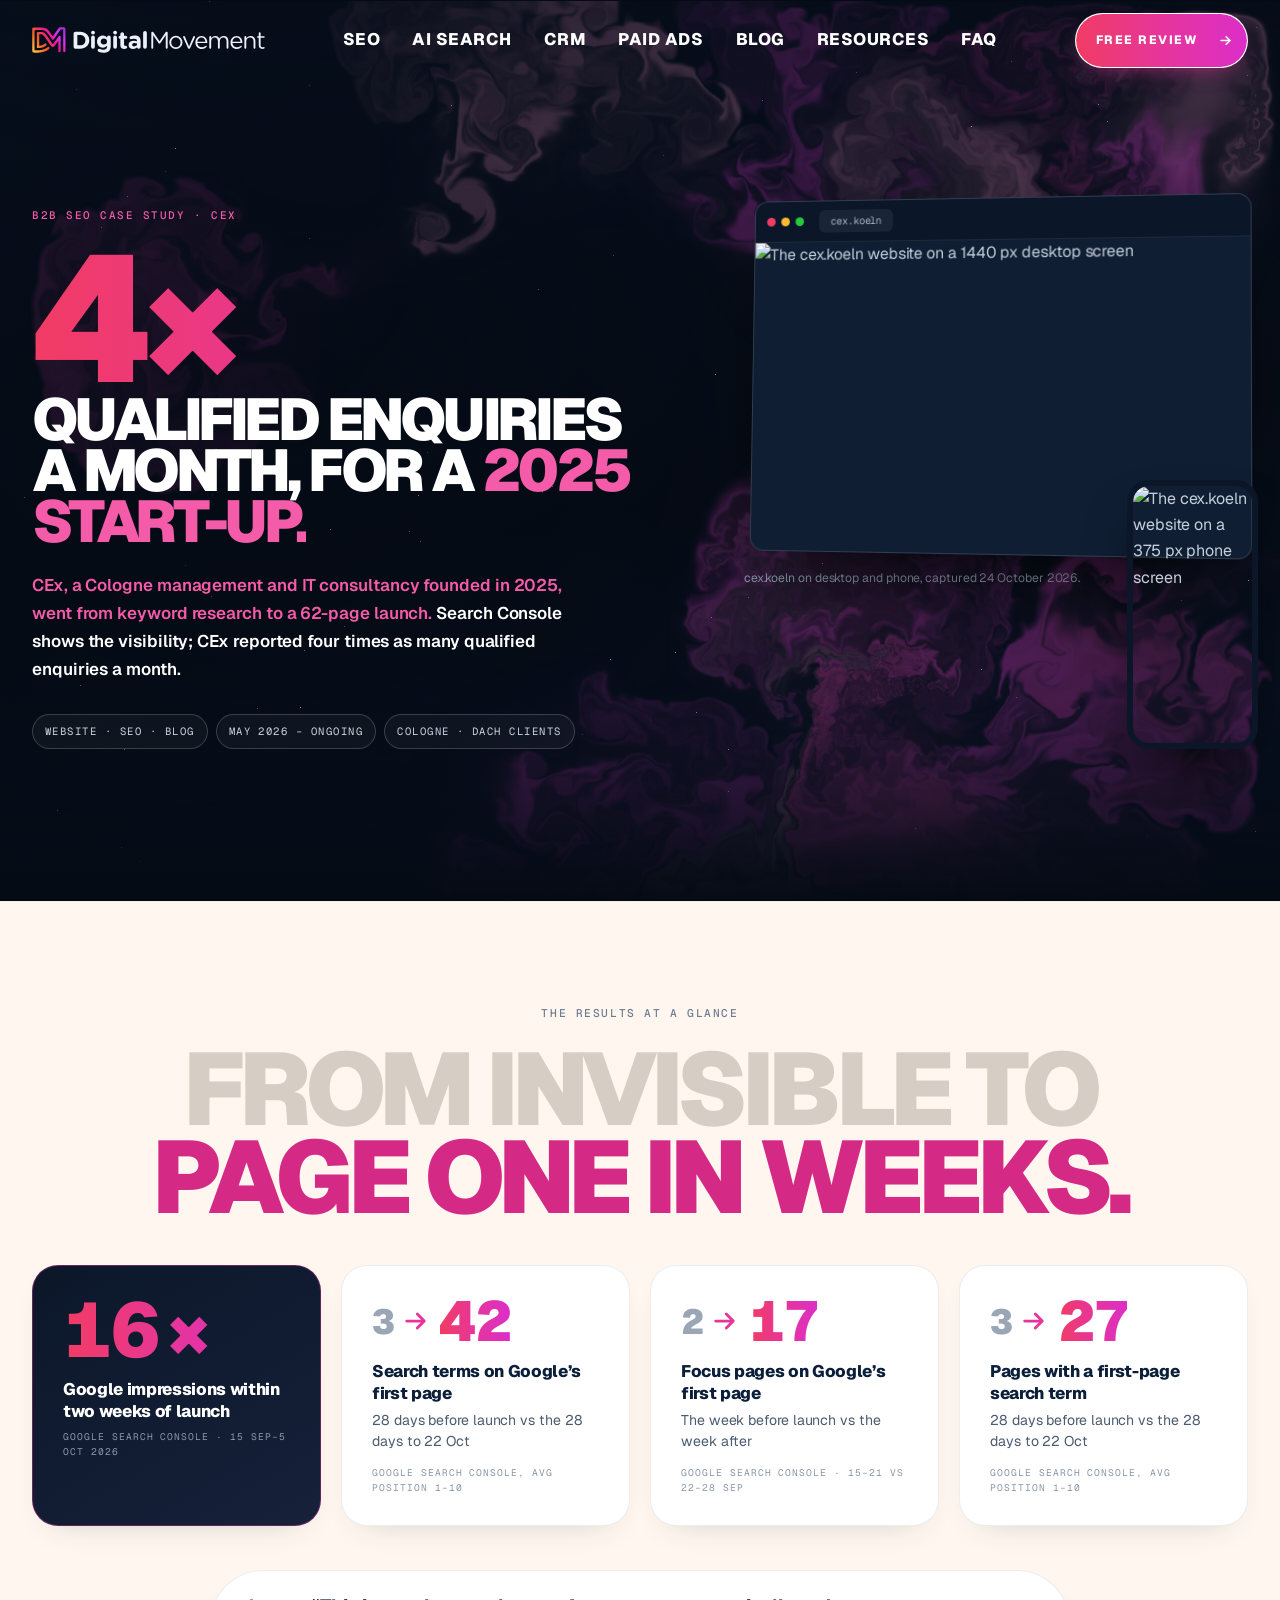
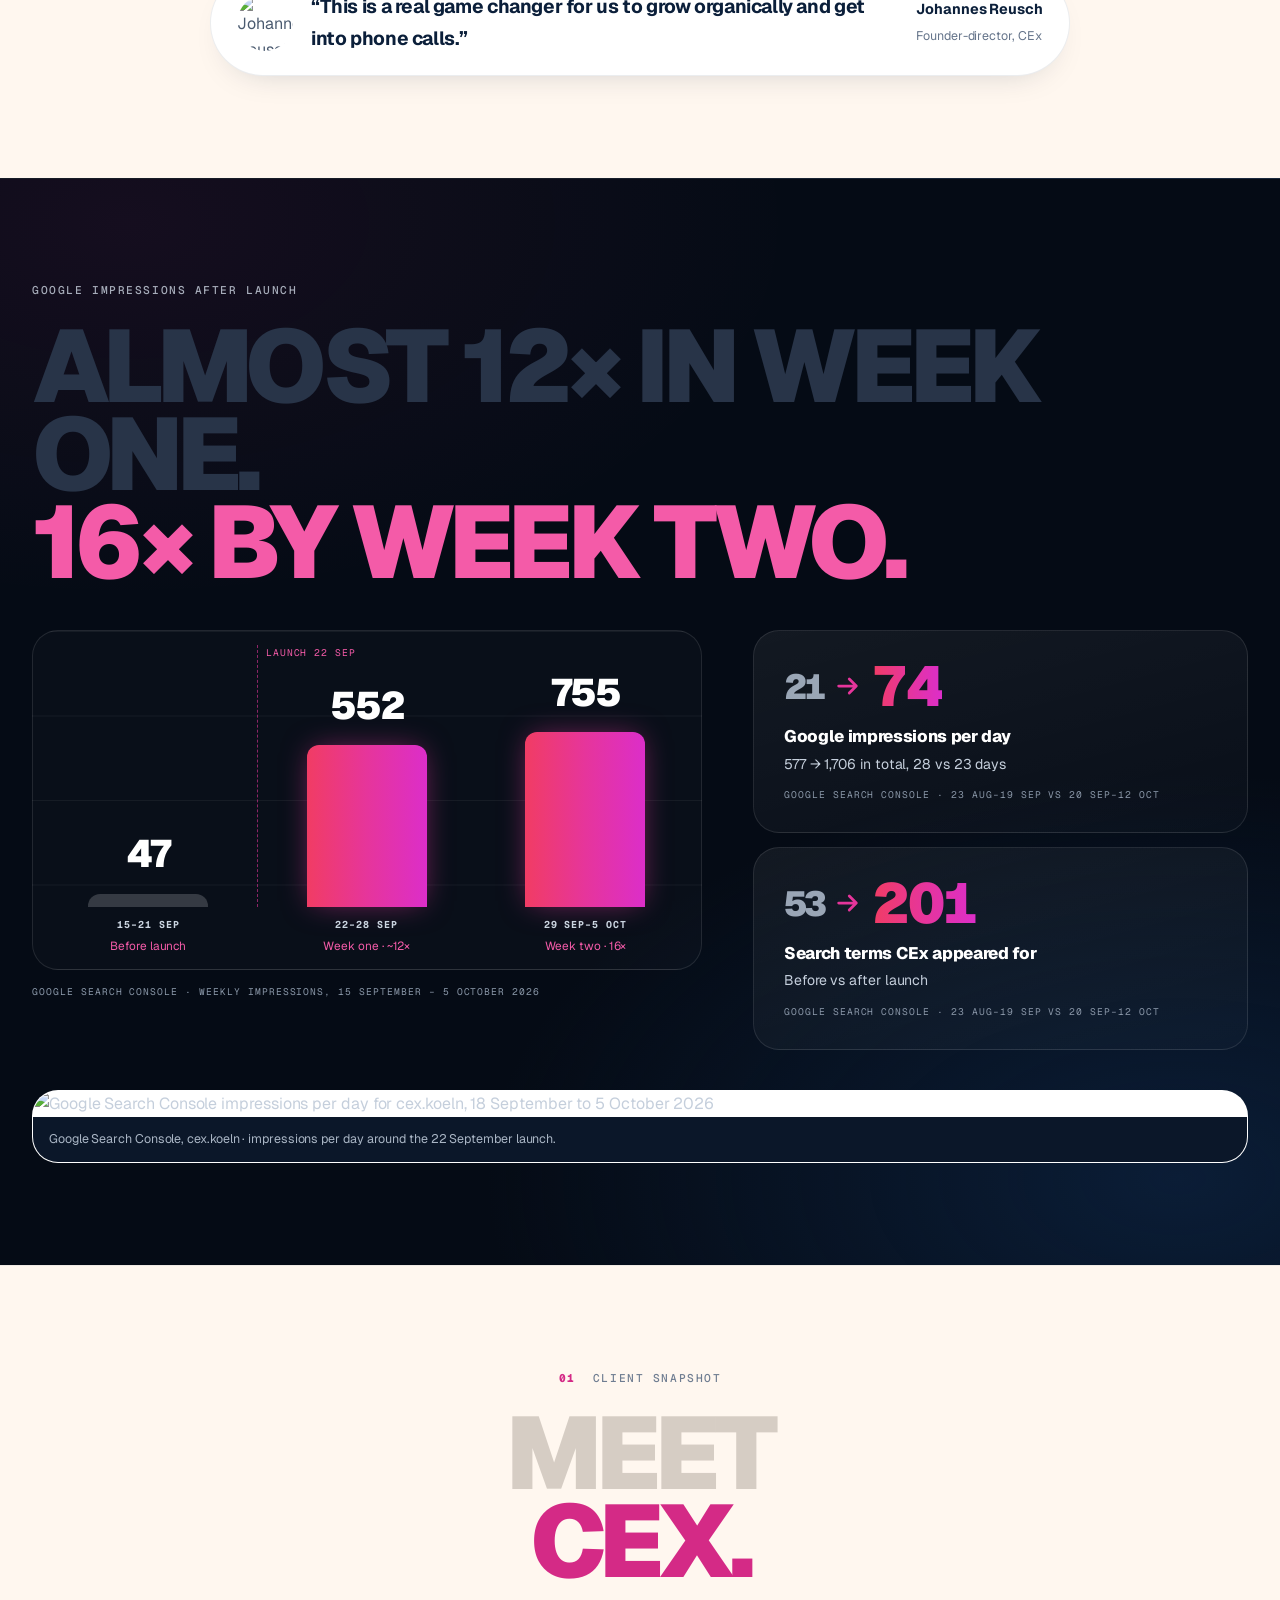
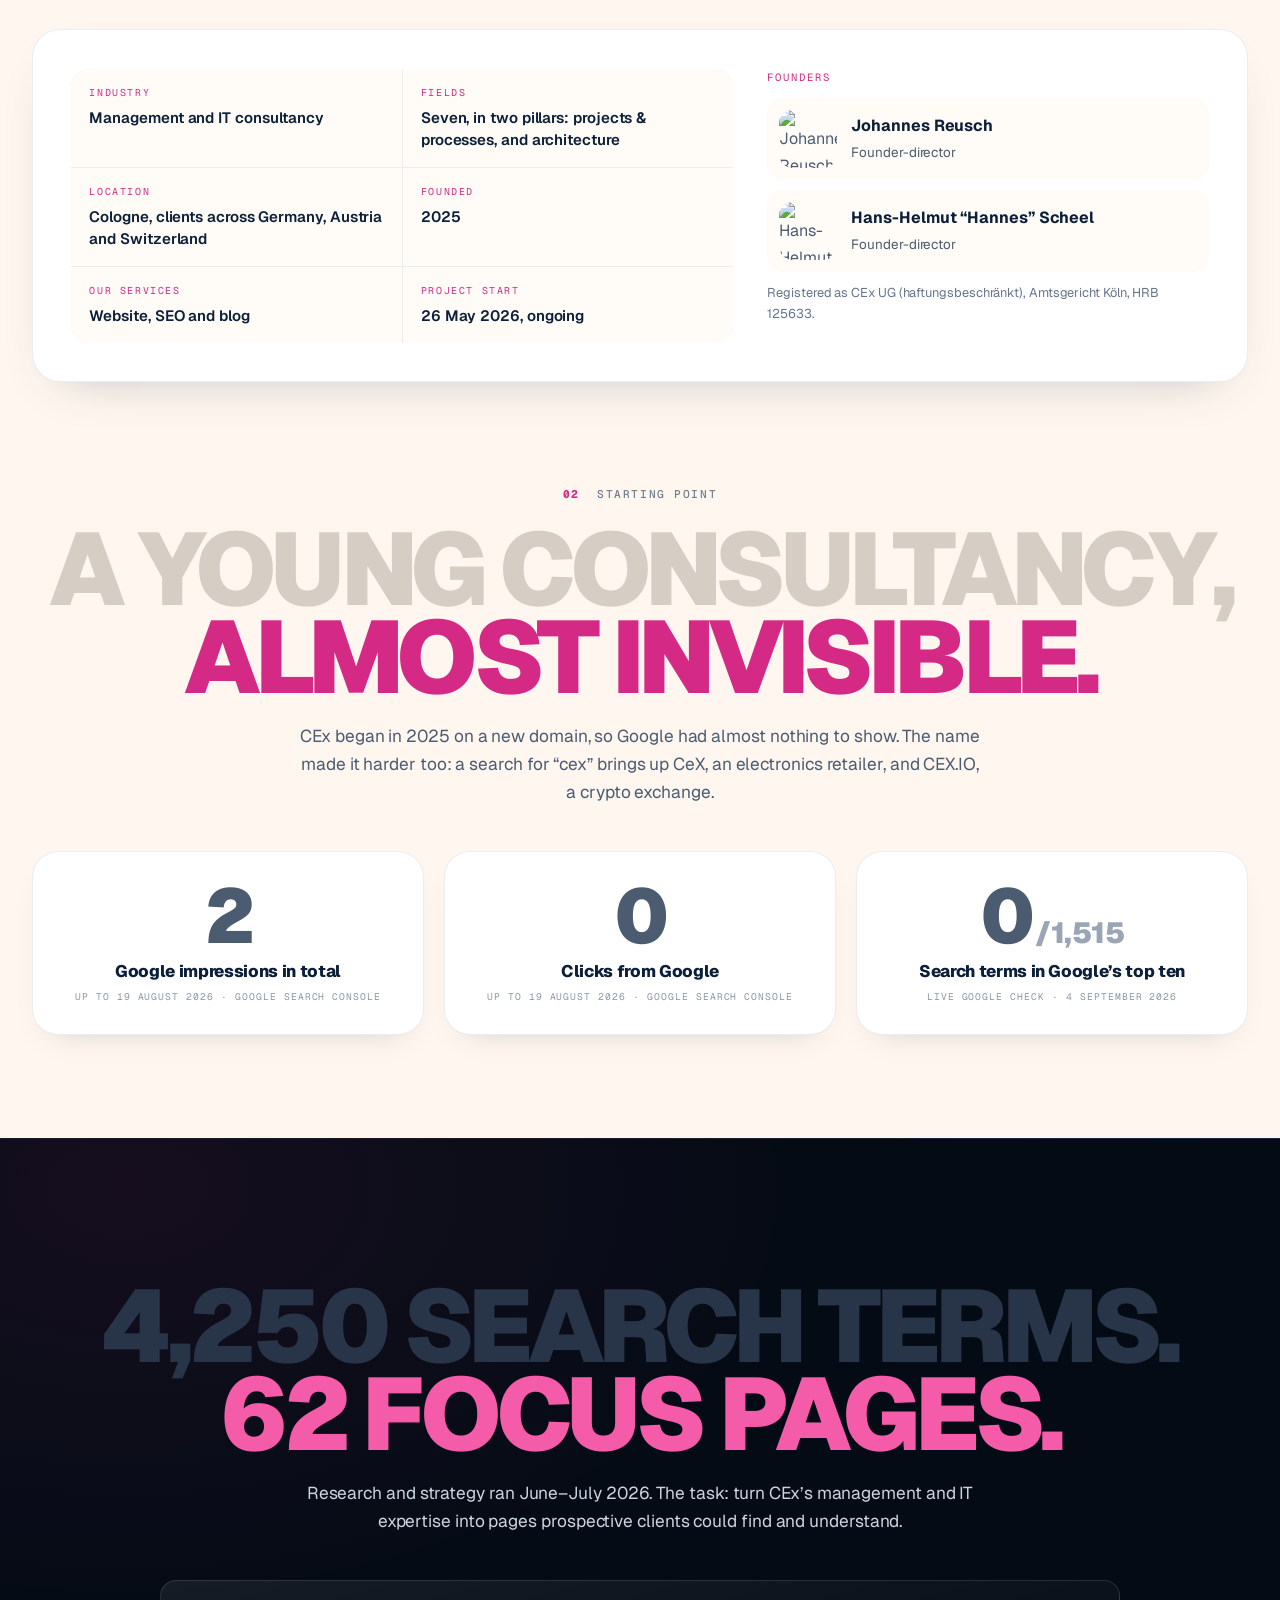
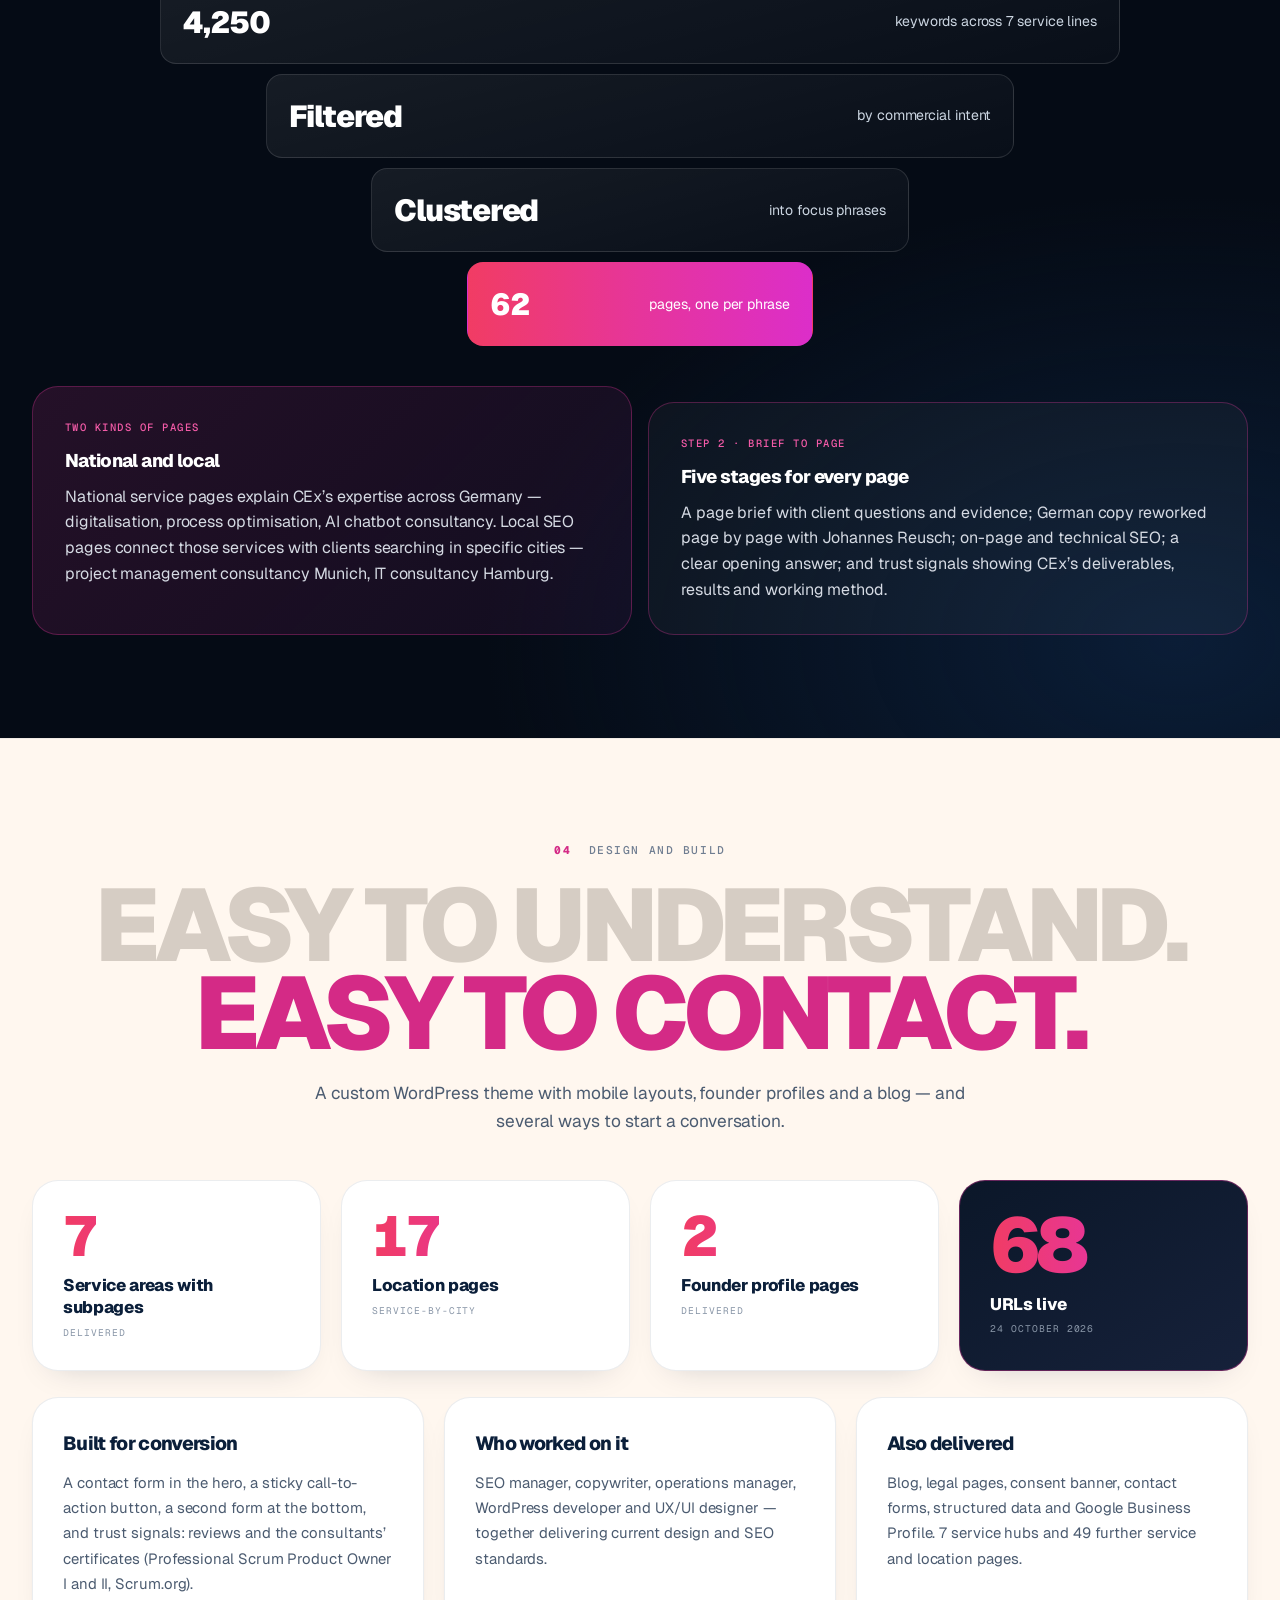
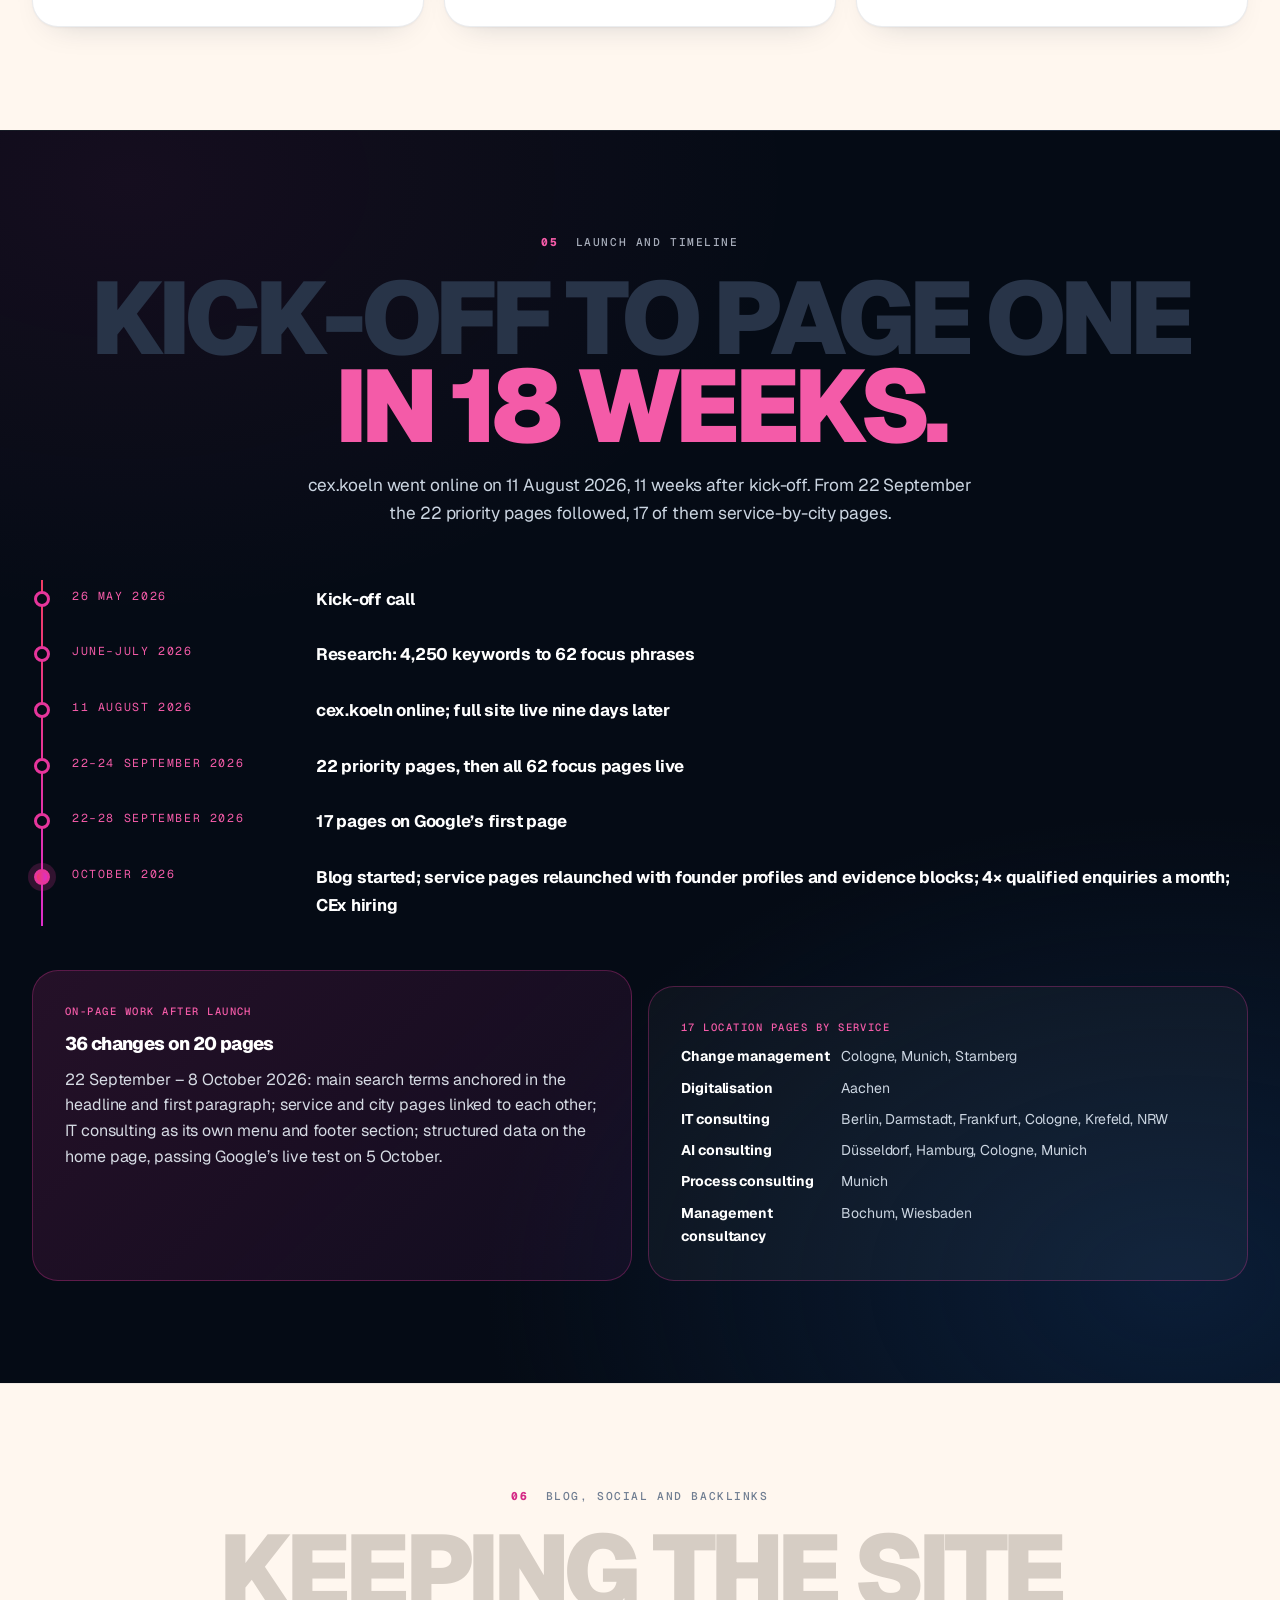
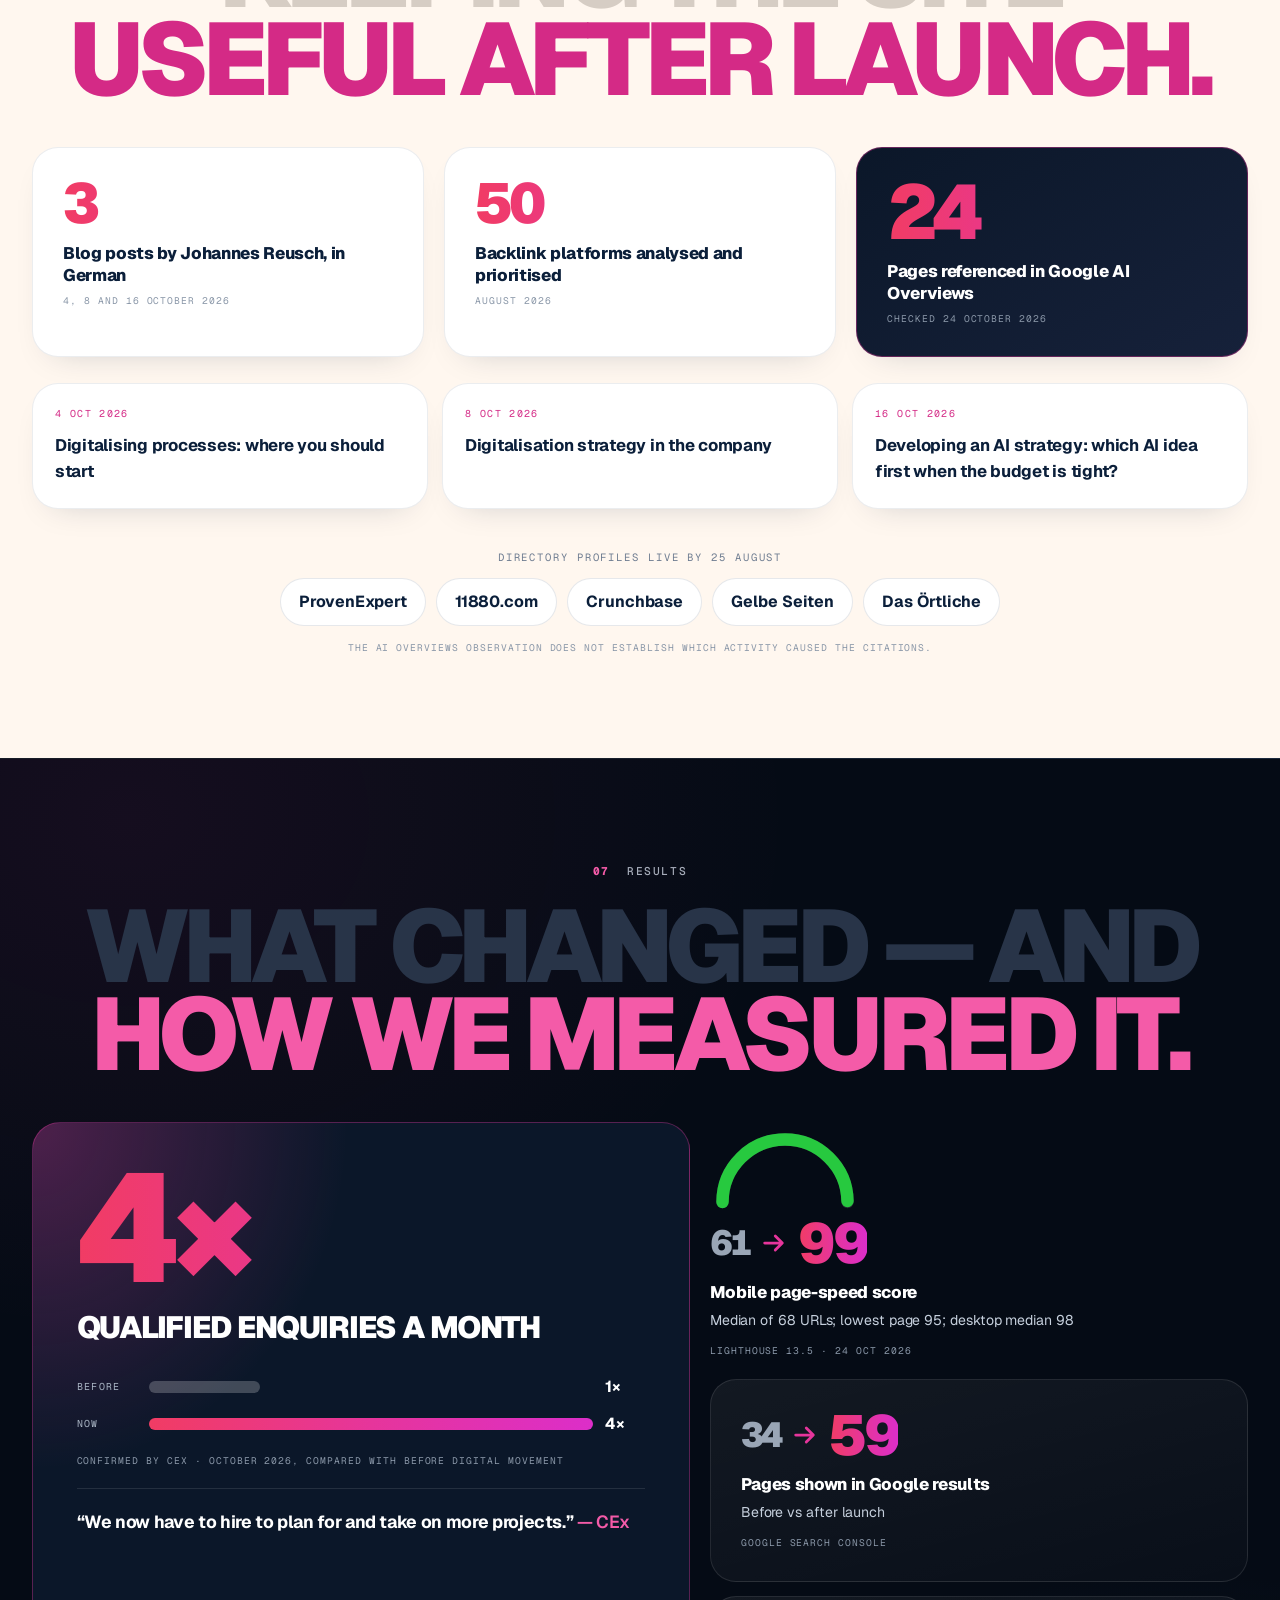
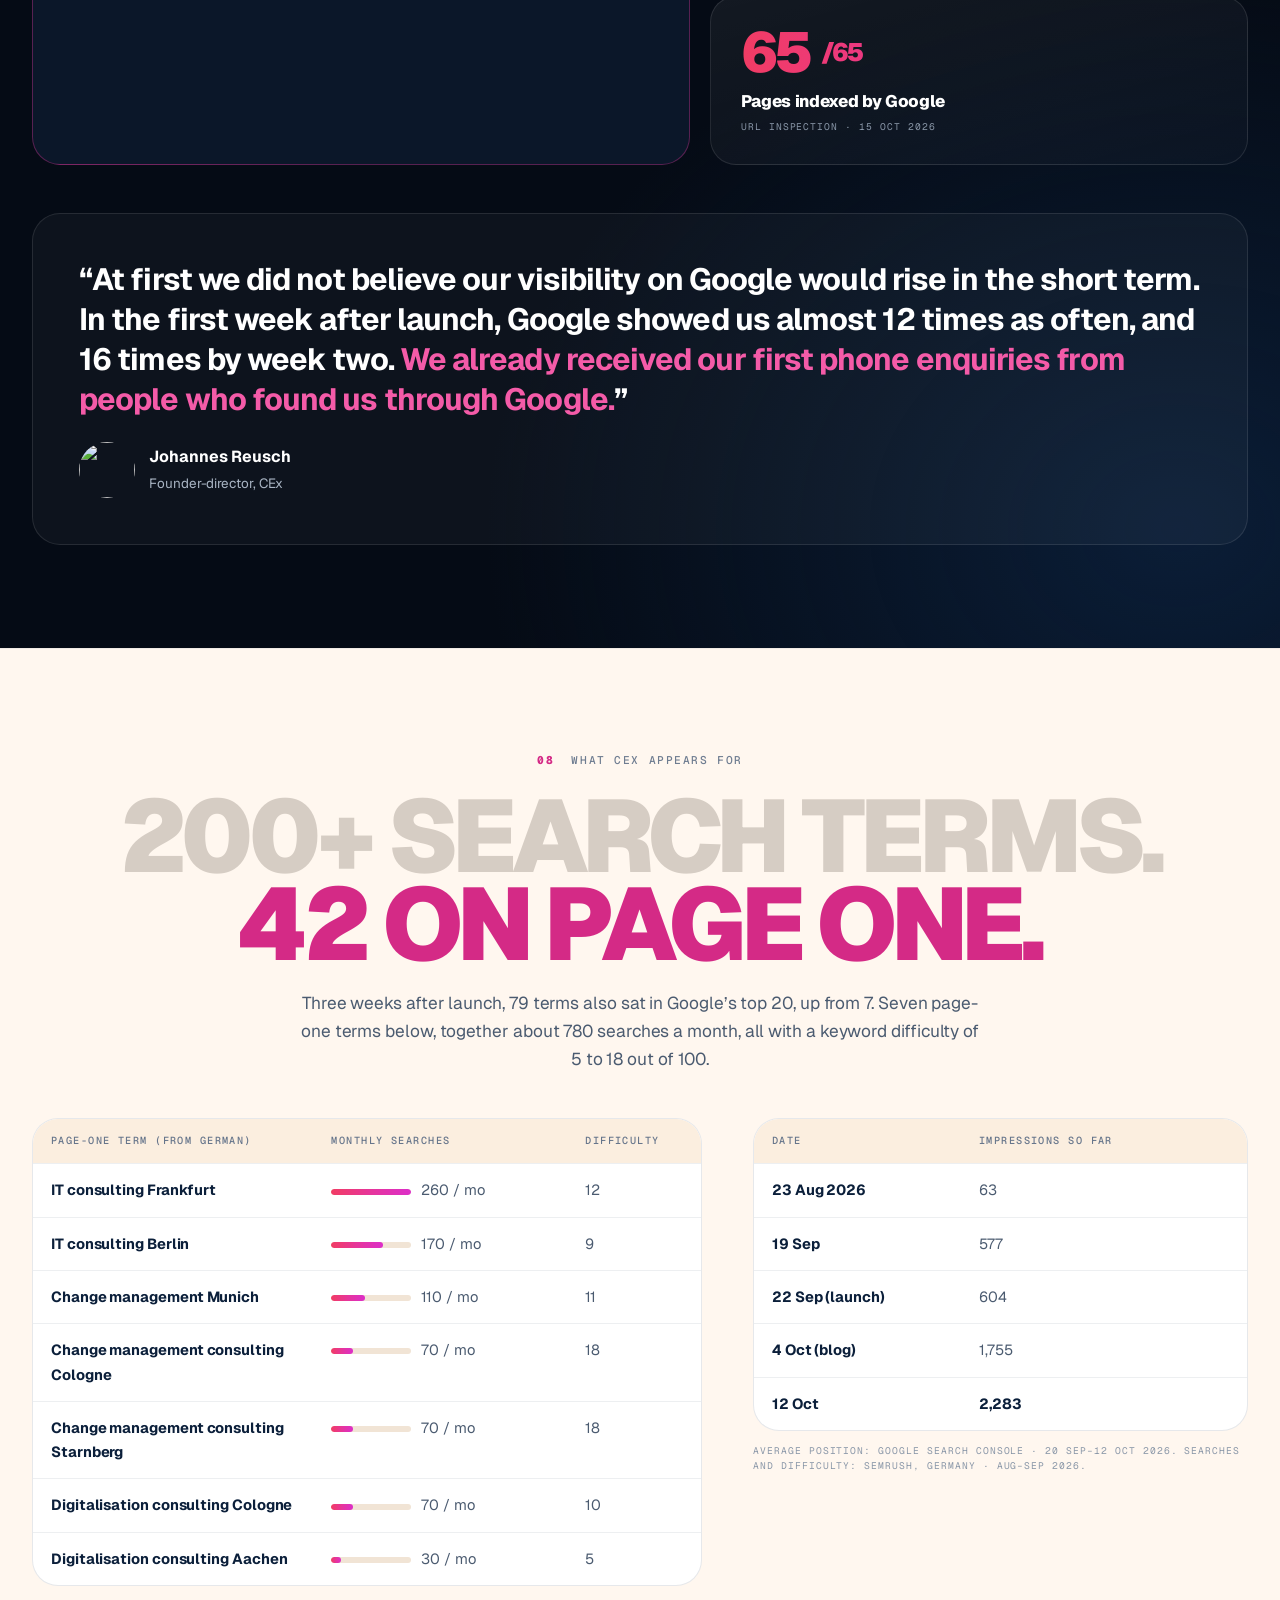
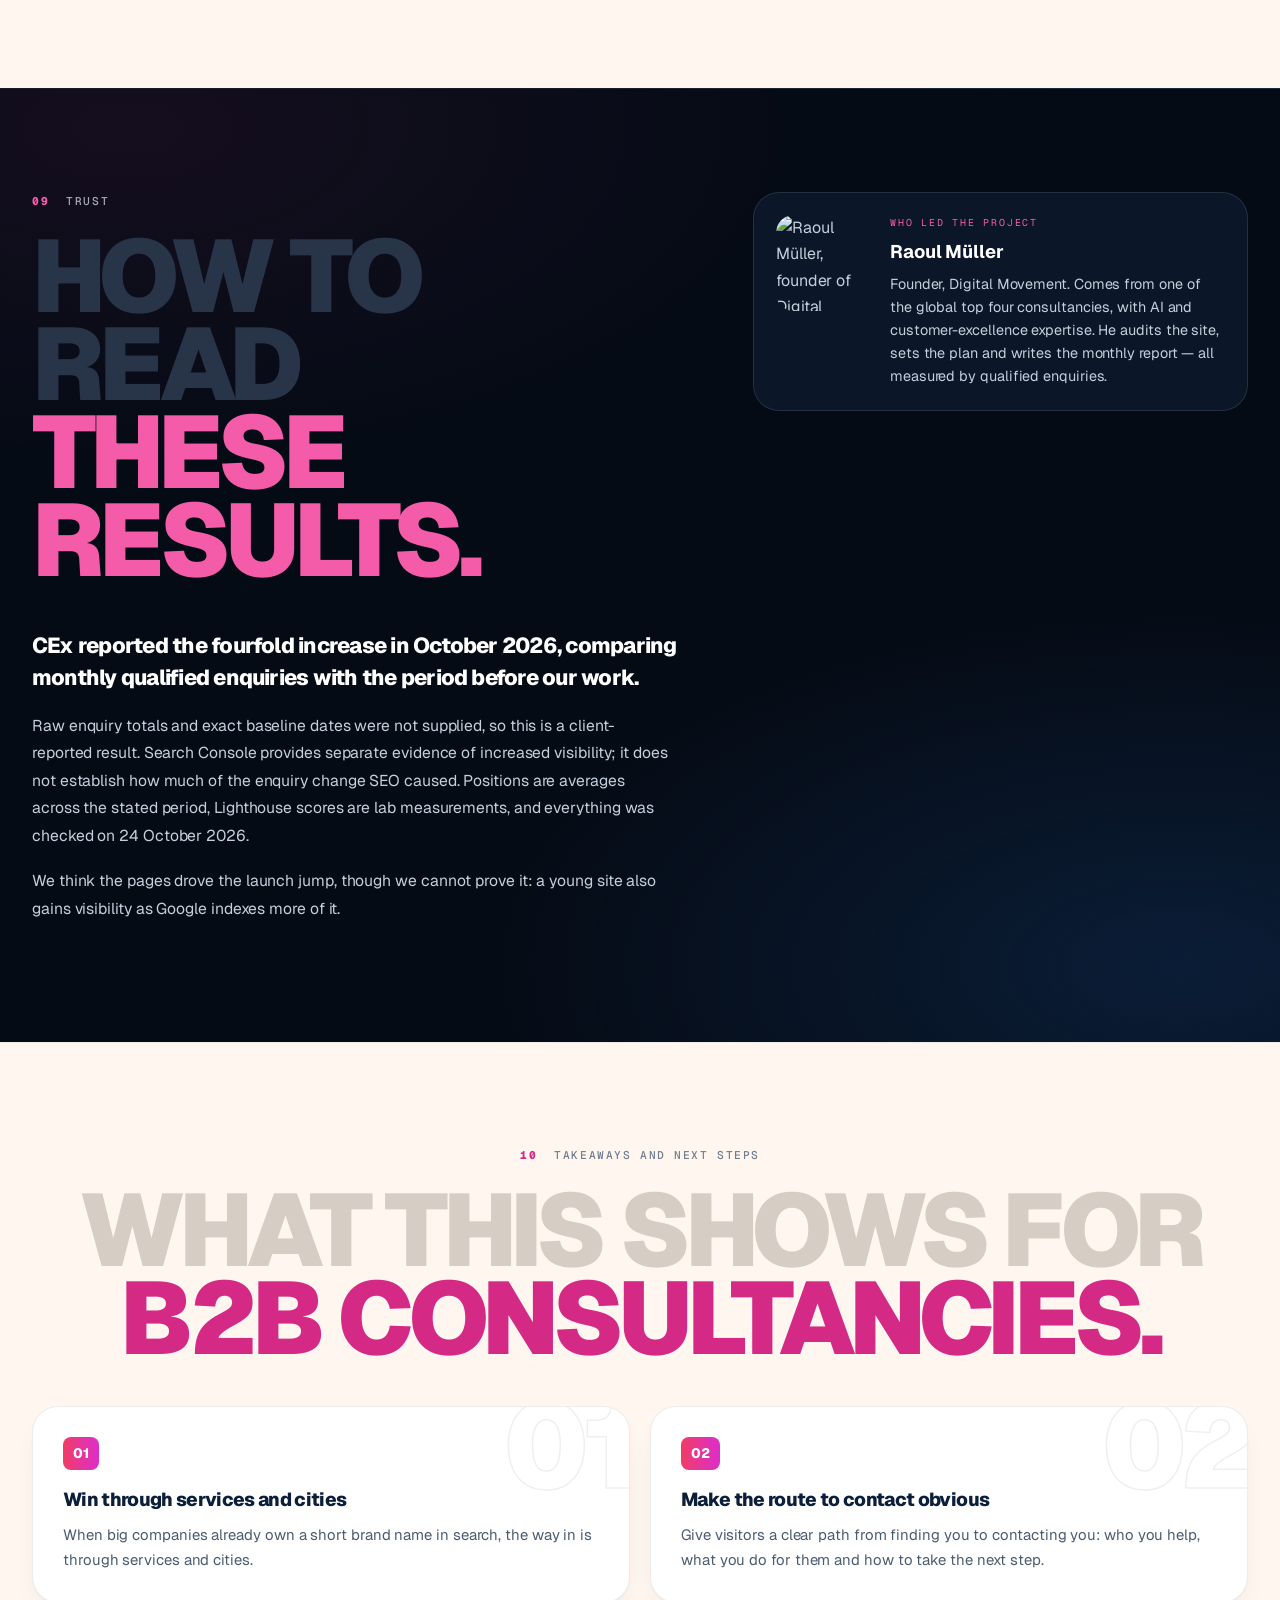
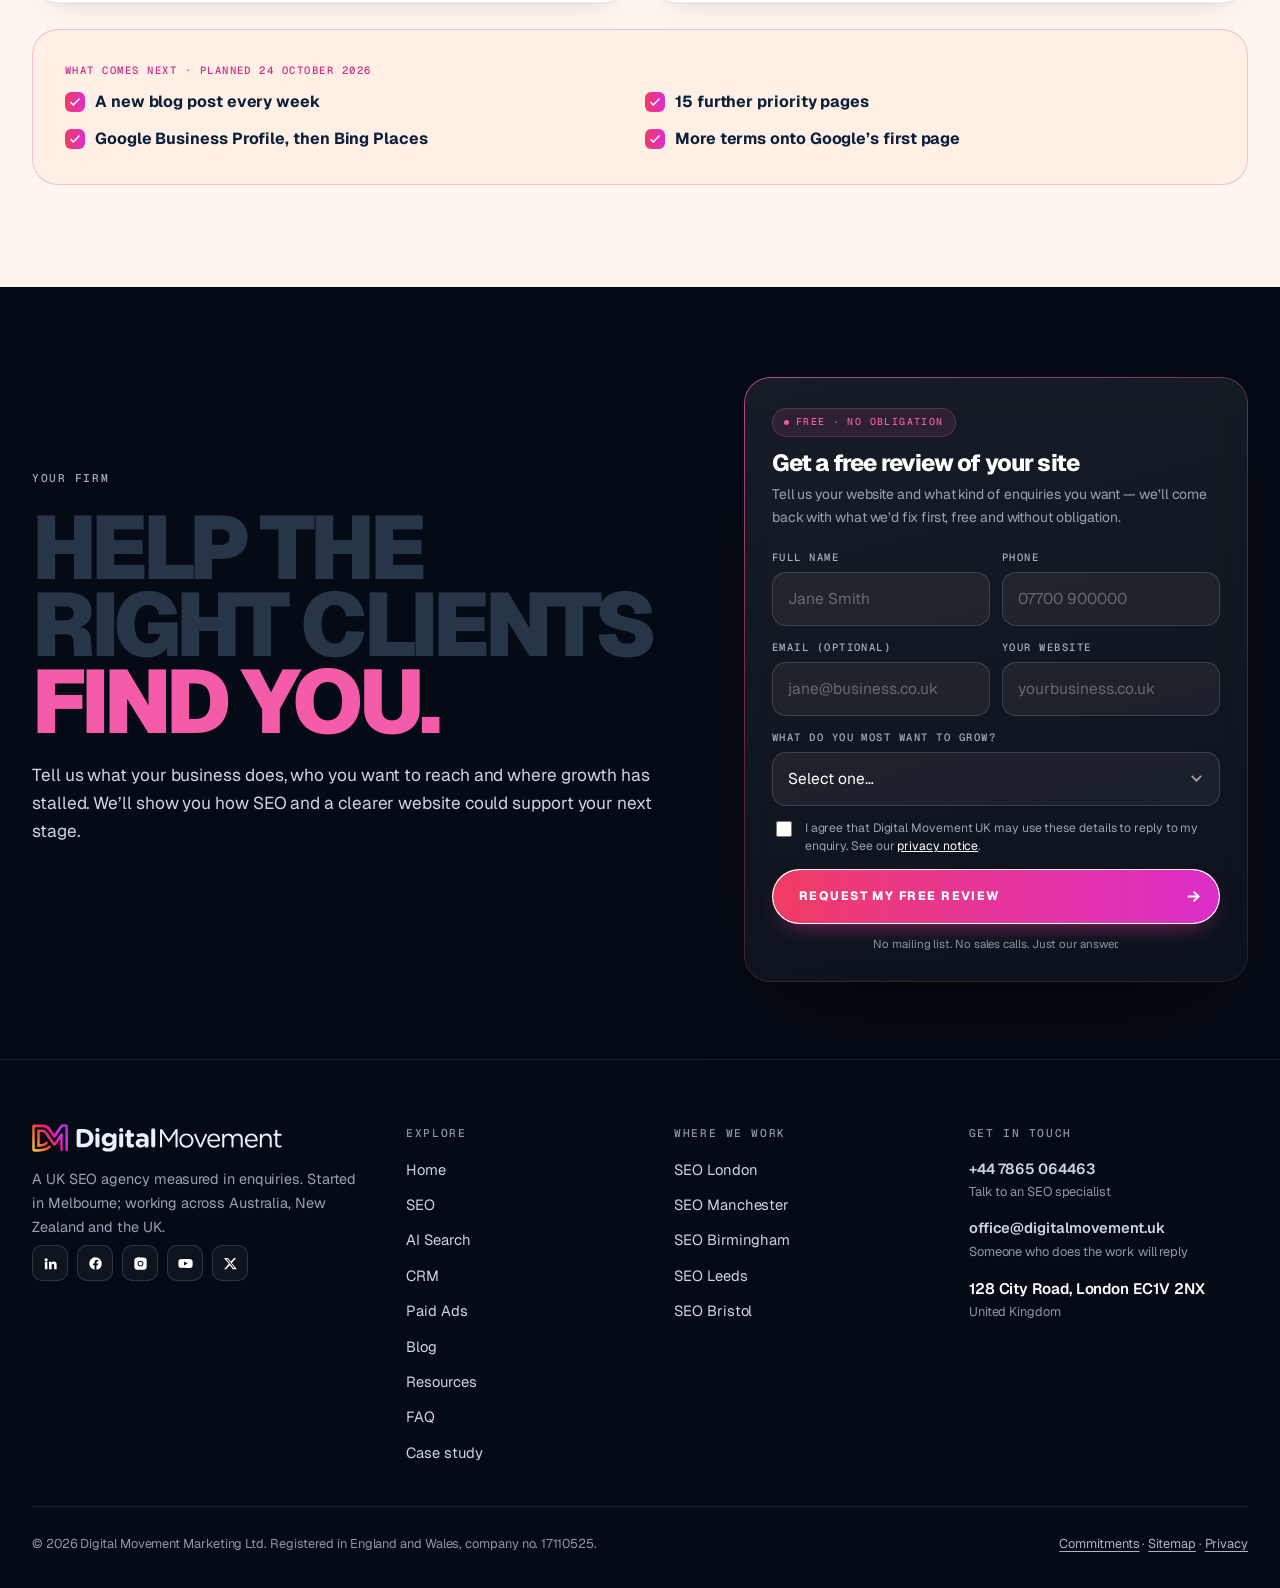
==== commit b4dcdbe6: "Case study: CEx with Search Console evidence" ====
--- a/case-study/index.html
+++ b/case-study/index.html
@@ -3,22 +3,24 @@
 <head>
 <meta charset="utf-8">
 <meta name="viewport" content="width=device-width, initial-scale=1, viewport-fit=cover">
-<title>Case Study: Garage Door Specialist Website Rebuild | Digital Movement</title>
-<meta name="description" content="How Digital Movement rebuilt a 25-year garage door specialist&rsquo;s website around one job: turning a search into a quote request.">
+<title>B2B SEO Case Study: CEx&rsquo;s 4&times; Qualified Enquiries | Digital Movement UK</title>
+<meta name="description" content="How a Cologne consultancy founded in 2025 went from 2 Google impressions to 4&times; qualified enquiries a month: 4,250 keywords, 62 focus pages, Search Console evidence.">
 <meta name="robots" content="noindex, nofollow">
 <meta name="theme-color" content="#0B0A0D">
 <meta property="og:type" content="website">
 <meta property="og:site_name" content="Digital Movement UK">
 <meta property="og:locale" content="en_GB">
-<meta property="og:title" content="Case Study: Garage Door Specialist Website Rebuild | Digital Movement">
-<meta property="og:description" content="How Digital Movement rebuilt a 25-year garage door specialist&rsquo;s website around one job: turning a search into a quote request.">
+<meta property="og:title" content="B2B SEO Case Study: CEx&rsquo;s 4&times; Qualified Enquiries | Digital Movement UK">
+<meta property="og:description" content="How a Cologne consultancy founded in 2025 went from 2 Google impressions to 4&times; qualified enquiries a month: 4,250 keywords, 62 focus pages, Search Console evidence.">
 <link rel="preconnect" href="https://fonts.googleapis.com">
 <link rel="preconnect" href="https://fonts.gstatic.com" crossorigin>
-<link href="https://fonts.googleapis.com/css2?family=Anton&family=Instrument+Serif:ital@1&family=Outfit:wght@300;400;500;600;700;800&family=Plus+Jakarta+Sans:wght@400;500;600;700&display=swap" rel="stylesheet">
-<link rel="stylesheet" href="../assets/site.css">
-<link rel="stylesheet" href="../assets/dmuk.css">
-<script src="../assets/site.js" defer></script>
-<!-- concept build: noindex until approved. Canonical on launch: https://digitalmovement.uk/case-studies/garage-door-specialist/ -->
+<link href="https://fonts.googleapis.com/css2?family=Geist:wght@400;500;600;700;800;900&family=Geist+Mono:wght@400;500;700&display=swap" rel="stylesheet">
+<link rel="stylesheet" href="../assets/site.css?v=18">
+<link rel="stylesheet" href="../assets/dmuk.css?v=18">
+<script src="../assets/site.js?v=18" defer></script>
+<script src="../assets/fluid.js?v=18" defer></script>
+<script src="../assets/cards.js?v=18" defer></script>
+<!-- concept build: noindex until approved. Canonical on launch: https://digitalmovement.uk/b2b-seo-case-study-cex/ -->
 </head>
 <body>
 <a class="skip-link" href="#main">Skip to content</a>
@@ -61,140 +63,357 @@
 
 <main id="main">
 
-<section class="page-head cs-hero">
-  <div class="wrap">
-    <div class="sec-head">
-      <p class="sec-eyebrow rv">Case study · Website &amp; lead capture</p>
-      <h1 class="lit"><span class="w">From</span> <span class="w">brochure</span> <span class="w">site</span>
-        <span class="outline"><span class="w">to</span> <span class="w">quote</span> <span class="w">machine.</span></span></h1>
-      <p class="sec-sub rv">A garage door specialist with more than 25 years in the trade had the craft, the warranties and the reviews. The website just wasn&rsquo;t asking anyone to get in touch. We rebuilt it around a single job: turn a search into a quote request.</p>
-    </div>
-    <p class="crumbs rv" aria-label="Breadcrumb"><a href="../index.html">Home</a><span>/</span><a href="../index.html#work">Case studies</a><span>/</span>Garage door specialist</p>
-
-    <dl class="cs-meta rv">
-      <div><dt>Client</dt><dd>Garage door specialist</dd></div>
-      <div><dt>Sector</dt><dd>Home &amp; commercial trades</dd></div>
-      <div><dt>In business</dt><dd>25+ years</dd></div>
-      <div><dt>What we did</dt><dd>Web design, build, local SEO structure</dd></div>
-    </dl>
-
-    <div class="cs-visual rv">
-      <div><div class="mock" aria-hidden="true">
-          <div class="mock-bar"><i></i><i></i><i></i><span></span></div>
-          <div class="mock-body">
-            <div class="mk-top"><span class="mk-logo"></span><span class="mk-nav"><i></i><i></i><i></i><i></i></span><span class="mk-cta"></span></div>
-            <div class="mk-hero">
-              <div class="mk-copy"><span class="mk-stars"></span><span class="mk-h"></span><span class="mk-h w2"></span><span class="mk-h w3"></span><span class="mk-p"></span><span class="mk-p w2"></span><span class="mk-btns"><i></i><i></i></span></div>
-              <div class="mk-form"><b></b><i></i><i></i><i></i><i></i><i class="btn"></i></div>
-            </div>
-            <div class="mk-strip"><i></i><i></i><i></i><i></i></div>
-            <div class="mk-cards"><i></i><i></i><i></i></div>
+<!-- HERO -->
+<section class="hero cs2-hero" id="home">
+  <span class="stars" aria-hidden="true"></span>
+  <span class="stars2" aria-hidden="true"></span>
+  <canvas id="fluid" class="fluid" aria-hidden="true"></canvas>
+  <span class="fluid-veil" aria-hidden="true"></span>
+  <div class="wrap">
+    <div class="hero-inner">
+      <div class="hero-copy rv">
+        <p class="eyebrow">B2B SEO case study &middot; CEx</p>
+        <p class="cs2-big"><span data-count="4">4</span>&times;</p>
+        <h1><span class="h-pre">Qualified enquiries</span><span class="h-solid">a month, for a <em>2025 start-up.</em></span></h1>
+        <p class="hero-sub"><span class="hs-lead">CEx, a Cologne management and IT consultancy founded in 2025, went from keyword research to a 62-page launch.</span> <b>Search Console shows the visibility; CEx reported four times as many qualified enquiries a month.</b></p>
+        <ul class="cs2-chips"><li>Website &middot; SEO &middot; Blog</li><li>May 2026 &ndash; ongoing</li><li>Cologne &middot; DACH clients</li></ul>
+      </div>
+      <div class="devices rv" aria-label="The cex.koeln website on desktop and phone, captured 24 October 2026">
+        <figure class="dev-desk"><span class="dev-bar"><i></i><i></i><i></i><em>cex.koeln</em></span><img src="https://digitalmovement.uk/wp-content/uploads/2026/10/cex-website-desktop-1536x960.webp" alt="The cex.koeln website on a 1440 px desktop screen" width="1536" height="960"></figure>
+        <figure class="dev-phone"><img src="https://digitalmovement.uk/wp-content/uploads/2026/10/cex-website-mobile-473x1024.webp" alt="The cex.koeln website on a 375 px phone screen" width="473" height="1024"></figure>
+        <p class="dev-cap">cex.koeln on desktop and phone, captured 24 October 2026.</p>
+      </div>
+    </div>
+  </div>
+</section>
+
+<!-- HEADLINE RESULTS -->
+<section class="sec light cs2-results">
+  <div class="wrap">
+    <div class="sec-head">
+      <p class="sec-eyebrow rv">The results at a glance</p>
+      <h2 class="lit"><span class="w">From</span> <span class="w">invisible</span> <span class="w">to</span>
+        <span class="outline"><span class="w">page</span> <span class="w">one</span> <span class="w">in</span> <span class="w">weeks.</span></span></h2>
+    </div>
+    <div class="ba-grid">
+      <article class="st rv fx st--lead"><p class="st-n"><span data-count="16">16</span>&times;</p><p class="st-l">Google impressions within two weeks of launch</p><p class="ba-src">Google Search Console · 15 Sep–5 Oct 2026</p></article>
+      <article class="ba rv fx">
+        <p class="ba-n"><span class="ba-b" data-count="3">3</span><svg class="ba-arr" viewBox="0 0 24 24" aria-hidden="true"><path d="M4 12h15m-6-6 6 6-6 6" fill="none" stroke="currentColor" stroke-width="2.4" stroke-linecap="round" stroke-linejoin="round"/></svg><span class="ba-a" data-count="42">42</span></p>
+        <p class="ba-l">Search terms on Google&rsquo;s first page</p><p class="ba-s">28 days before launch vs the 28 days to 22 Oct</p>
+        <p class="ba-src">Google Search Console, avg position 1–10</p>
+      </article>
+      <article class="ba rv fx">
+        <p class="ba-n"><span class="ba-b" data-count="2">2</span><svg class="ba-arr" viewBox="0 0 24 24" aria-hidden="true"><path d="M4 12h15m-6-6 6 6-6 6" fill="none" stroke="currentColor" stroke-width="2.4" stroke-linecap="round" stroke-linejoin="round"/></svg><span class="ba-a" data-count="17">17</span></p>
+        <p class="ba-l">Focus pages on Google&rsquo;s first page</p><p class="ba-s">The week before launch vs the week after</p>
+        <p class="ba-src">Google Search Console · 15–21 vs 22–28 Sep</p>
+      </article>
+      <article class="ba rv fx">
+        <p class="ba-n"><span class="ba-b" data-count="3">3</span><svg class="ba-arr" viewBox="0 0 24 24" aria-hidden="true"><path d="M4 12h15m-6-6 6 6-6 6" fill="none" stroke="currentColor" stroke-width="2.4" stroke-linecap="round" stroke-linejoin="round"/></svg><span class="ba-a" data-count="27">27</span></p>
+        <p class="ba-l">Pages with a first-page search term</p><p class="ba-s">28 days before launch vs the 28 days to 22 Oct</p>
+        <p class="ba-src">Google Search Console, avg position 1–10</p>
+      </article>
+    </div>
+    <figure class="cs2-quote rv">
+      <img src="https://digitalmovement.uk/wp-content/uploads/2026/10/cex-founder-johannes-reusch-avatar.webp" alt="Johannes Reusch, founder-director of CEx" width="96" height="96" loading="lazy">
+      <blockquote>&ldquo;This is a real game changer for us to grow organically and get into phone calls.&rdquo;</blockquote>
+      <figcaption><b>Johannes Reusch</b><span>Founder-director, CEx</span></figcaption>
+    </figure>
+  </div>
+</section>
+
+<!-- IMPRESSIONS -->
+<section class="sec sec--left" data-n="00">
+  <div class="wrap">
+    <div class="sec-head">
+      <p class="sec-eyebrow rv">Google impressions after launch</p>
+      <h2 class="lit"><span class="w">Almost</span> <span class="w">12&times;</span> <span class="w">in</span> <span class="w">week</span> <span class="w">one.</span>
+        <span class="outline"><span class="w">16&times;</span> <span class="w">by</span> <span class="w">week</span> <span class="w">two.</span></span></h2>
+    </div>
+    <div class="split">
+      <div class="rv">
+        <div class="bars grow-in" role="img" aria-label="Weekly Google impressions: 47, then 552, then 755">
+          <div class="bar"><span class="bar-v" data-count="47">47</span><i style="--h:6%"></i><b>15&ndash;21 Sep</b><em>Before launch</em></div>
+          <div class="bar"><span class="bar-v" data-count="552">552</span><i style="--h:73%"></i><b>22&ndash;28 Sep</b><em>Week one &middot; ~12&times;</em></div>
+          <div class="bar bar--lead"><span class="bar-v" data-count="755">755</span><i style="--h:100%"></i><b>29 Sep&ndash;5 Oct</b><em>Week two &middot; 16&times;</em></div>
+          <span class="bars-launch">Launch 22 Sep</span>
+        </div>
+        <p class="ba-src" style="margin-top:14px">Google Search Console &middot; weekly impressions, 15 September &ndash; 5 October 2026</p>
+      </div>
+      <div class="sticky-col">
+        <div class="mini-grid">
+          <article class="ba rv fx">
+        <p class="ba-n"><span class="ba-b" data-count="21">21</span><svg class="ba-arr" viewBox="0 0 24 24" aria-hidden="true"><path d="M4 12h15m-6-6 6 6-6 6" fill="none" stroke="currentColor" stroke-width="2.4" stroke-linecap="round" stroke-linejoin="round"/></svg><span class="ba-a" data-count="74">74</span></p>
+        <p class="ba-l">Google impressions per day</p><p class="ba-s">577 → 1,706 in total, 28 vs 23 days</p>
+        <p class="ba-src">Google Search Console · 23 Aug–19 Sep vs 20 Sep–12 Oct</p>
+      </article>
+          <article class="ba rv fx">
+        <p class="ba-n"><span class="ba-b" data-count="53">53</span><svg class="ba-arr" viewBox="0 0 24 24" aria-hidden="true"><path d="M4 12h15m-6-6 6 6-6 6" fill="none" stroke="currentColor" stroke-width="2.4" stroke-linecap="round" stroke-linejoin="round"/></svg><span class="ba-a" data-count="201">201</span></p>
+        <p class="ba-l">Search terms CEx appeared for</p><p class="ba-s">Before vs after launch</p>
+        <p class="ba-src">Google Search Console · 23 Aug–19 Sep vs 20 Sep–12 Oct</p>
+      </article>
+        </div>
+      </div>
+    </div>
+    <figure class="shot rv"><img src="https://digitalmovement.uk/wp-content/uploads/2026/10/cex-search-console-impressions-to-5oct.webp" alt="Google Search Console impressions per day for cex.koeln, 18 September to 5 October 2026" loading="lazy"><figcaption>Google Search Console, cex.koeln &middot; impressions per day around the 22 September launch.</figcaption></figure>
+  </div>
+</section>
+
+<!-- 01 SNAPSHOT + 02 STARTING POINT -->
+<section class="sec light" data-n="01">
+  <div class="wrap">
+    <div class="sec-head">
+      <p class="sec-eyebrow rv"><b>01</b>&nbsp;&nbsp;Client snapshot</p>
+      <h2 class="lit"><span class="w">Meet</span>
+        <span class="outline"><span class="w">CEx.</span></span></h2>
+    </div>
+    <div class="snap rv">
+      <dl class="snap-dl">
+        <div><dt>Industry</dt><dd>Management and IT consultancy</dd></div>
+        <div><dt>Fields</dt><dd>Seven, in two pillars: projects &amp; processes, and architecture</dd></div>
+        <div><dt>Location</dt><dd>Cologne, clients across Germany, Austria and Switzerland</dd></div>
+        <div><dt>Founded</dt><dd>2025</dd></div>
+        <div><dt>Our services</dt><dd>Website, SEO and blog</dd></div>
+        <div><dt>Project start</dt><dd>26 May 2026, ongoing</dd></div>
+      </dl>
+      <div class="snap-side">
+        <p class="snap-k">Founders</p>
+        <div class="fdr"><img src="https://digitalmovement.uk/wp-content/uploads/2026/10/cex-founder-johannes-reusch.webp" alt="Johannes Reusch" loading="lazy"><div><b>Johannes Reusch</b><span>Founder-director</span></div></div>
+        <div class="fdr"><img src="https://digitalmovement.uk/wp-content/uploads/2026/10/cex-founder-hans-helmut-scheel.webp" alt="Hans-Helmut Scheel" loading="lazy"><div><b>Hans-Helmut &ldquo;Hannes&rdquo; Scheel</b><span>Founder-director</span></div></div>
+        <p class="snap-reg">Registered as CEx UG (haftungsbeschr&auml;nkt), Amtsgericht K&ouml;ln, HRB 125633.</p>
+      </div>
+    </div>
+
+    <div class="sec-head" style="margin-top:clamp(60px,8vw,110px)">
+      <p class="sec-eyebrow rv"><b>02</b>&nbsp;&nbsp;Starting point</p>
+      <h2 class="lit"><span class="w">A</span> <span class="w">young</span> <span class="w">consultancy,</span>
+        <span class="outline"><span class="w">almost</span> <span class="w">invisible.</span></span></h2>
+      <p class="sec-sub rv">CEx began in 2025 on a new domain, so Google had almost nothing to show. The name made it harder too: a search for &ldquo;cex&rdquo; brings up CeX, an electronics retailer, and CEX.IO, a crypto exchange.</p>
+    </div>
+    <div class="zero-grid">
+      <article class="zero rv fx"><p class="zero-n">2</p><p class="st-l">Google impressions in total</p><p class="ba-src">Up to 19 August 2026 &middot; Google Search Console</p></article>
+      <article class="zero rv fx"><p class="zero-n">0</p><p class="st-l">Clicks from Google</p><p class="ba-src">Up to 19 August 2026 &middot; Google Search Console</p></article>
+      <article class="zero rv fx"><p class="zero-n">0<small>/1,515</small></p><p class="st-l">Search terms in Google&rsquo;s top ten</p><p class="ba-src">Live Google check &middot; 4 September 2026</p></article>
+    </div>
+  </div>
+</section>
+
+<!-- 03 RESEARCH -->
+<section class="sec" data-n="03">
+  <div class="wrap">
+    <div class="sec-head">
+      <p class="sec-eyebrow rv"><b>03</b>&nbsp;&nbsp;Research first</p>
+      <h2 class="lit"><span class="w">4,250</span> <span class="w">search</span> <span class="w">terms.</span>
+        <span class="outline"><span class="w">62</span> <span class="w">focus</span> <span class="w">pages.</span></span></h2>
+      <p class="sec-sub rv">Research and strategy ran June&ndash;July 2026. The task: turn CEx&rsquo;s management and IT expertise into pages prospective clients could find and understand.</p>
+    </div>
+    <div class="funnel grow-in rv">
+      <div class="fn" style="--w:100%"><b data-count="4250">4,250</b><span>keywords across 7 service lines</span></div>
+      <div class="fn" style="--w:78%"><b>Filtered</b><span>by commercial intent</span></div>
+      <div class="fn" style="--w:56%"><b>Clustered</b><span>into focus phrases</span></div>
+      <div class="fn fn--lead" style="--w:36%"><b data-count="62">62</b><span>pages, one per phrase</span></div>
+    </div>
+    <div class="duo">
+      <div class="callout rv"><p class="k">Two kinds of pages</p><p class="t">National and local</p><p>National service pages explain CEx&rsquo;s expertise across Germany &mdash; digitalisation, process optimisation, AI chatbot consultancy. Local SEO pages connect those services with clients searching in specific cities &mdash; project management consultancy Munich, IT consultancy Hamburg.</p></div>
+      <div class="callout callout--plain rv"><p class="k">Step 2 &middot; Brief to page</p><p class="t">Five stages for every page</p><p>A page brief with client questions and evidence; German copy reworked page by page with Johannes Reusch; on-page and technical SEO; a clear opening answer; and trust signals showing CEx&rsquo;s deliverables, results and working method.</p></div>
+    </div>
+  </div>
+</section>
+
+<!-- 04 DESIGN AND BUILD -->
+<section class="sec light" data-n="04">
+  <div class="wrap">
+    <div class="sec-head">
+      <p class="sec-eyebrow rv"><b>04</b>&nbsp;&nbsp;Design and build</p>
+      <h2 class="lit"><span class="w">Easy</span> <span class="w">to</span> <span class="w">understand.</span>
+        <span class="outline"><span class="w">Easy</span> <span class="w">to</span> <span class="w">contact.</span></span></h2>
+      <p class="sec-sub rv">A custom WordPress theme with mobile layouts, founder profiles and a blog &mdash; and several ways to start a conversation.</p>
+    </div>
+    <div class="deliv">
+      <article class="st rv fx "><p class="st-n"><span data-count="7">7</span></p><p class="st-l">Service areas with subpages</p><p class="ba-src">Delivered</p></article>
+      <article class="st rv fx "><p class="st-n"><span data-count="17">17</span></p><p class="st-l">Location pages</p><p class="ba-src">Service-by-city</p></article>
+      <article class="st rv fx "><p class="st-n"><span data-count="2">2</span></p><p class="st-l">Founder profile pages</p><p class="ba-src">Delivered</p></article>
+      <article class="st rv fx st--lead"><p class="st-n"><span data-count="68">68</span></p><p class="st-l">URLs live</p><p class="ba-src">24 October 2026</p></article>
+    </div>
+    <div class="tri" style="margin-top:clamp(18px,2.4vw,26px)">
+      <article class="rv fx"><h3>Built for conversion</h3><p>A contact form in the hero, a sticky call-to-action button, a second form at the bottom, and trust signals: reviews and the consultants&rsquo; certificates (Professional Scrum Product Owner I and II, Scrum.org).</p></article>
+      <article class="rv fx"><h3>Who worked on it</h3><p>SEO manager, copywriter, operations manager, WordPress developer and UX/UI designer &mdash; together delivering current design and SEO standards.</p></article>
+      <article class="rv fx"><h3>Also delivered</h3><p>Blog, legal pages, consent banner, contact forms, structured data and Google Business Profile. 7 service hubs and 49 further service and location pages.</p></article>
+    </div>
+  </div>
+</section>
+
+<!-- 05 TIMELINE -->
+<section class="sec" data-n="05">
+  <div class="wrap">
+    <div class="sec-head">
+      <p class="sec-eyebrow rv"><b>05</b>&nbsp;&nbsp;Launch and timeline</p>
+      <h2 class="lit"><span class="w">Kick-off</span> <span class="w">to</span> <span class="w">page</span> <span class="w">one</span>
+        <span class="outline"><span class="w">in</span> <span class="w">18</span> <span class="w">weeks.</span></span></h2>
+      <p class="sec-sub rv">cex.koeln went online on 11 August 2026, 11 weeks after kick-off. From 22 September the 22 priority pages followed, 17 of them service-by-city pages.</p>
+    </div>
+    <ol class="dates">
+      <li class="rv"><time>26 May 2026</time><b>Kick-off call</b></li>
+      <li class="rv"><time>June&ndash;July 2026</time><b>Research: 4,250 keywords to 62 focus phrases</b></li>
+      <li class="rv"><time>11 August 2026</time><b>cex.koeln online; full site live nine days later</b></li>
+      <li class="rv"><time>22&ndash;24 September 2026</time><b>22 priority pages, then all 62 focus pages live</b></li>
+      <li class="rv"><time>22&ndash;28 September 2026</time><b>17 pages on Google&rsquo;s first page</b></li>
+      <li class="rv dates--lead"><time>October 2026</time><b>Blog started; service pages relaunched with founder profiles and evidence blocks; 4&times; qualified enquiries a month; CEx hiring</b></li>
+    </ol>
+    <div class="duo">
+      <div class="callout rv"><p class="k">On-page work after launch</p><p class="t">36 changes on 20 pages</p><p>22 September &ndash; 8 October 2026: main search terms anchored in the headline and first paragraph; service and city pages linked to each other; IT consulting as its own menu and footer section; structured data on the home page, passing Google&rsquo;s live test on 5 October.</p></div>
+      <div class="callout callout--plain rv"><p class="k">17 location pages by service</p><ul class="locs"><li><b>Change management</b><span>Cologne, Munich, Starnberg</span></li><li><b>Digitalisation</b><span>Aachen</span></li><li><b>IT consulting</b><span>Berlin, Darmstadt, Frankfurt, Cologne, Krefeld, NRW</span></li><li><b>AI consulting</b><span>Düsseldorf, Hamburg, Cologne, Munich</span></li><li><b>Process consulting</b><span>Munich</span></li><li><b>Management consultancy</b><span>Bochum, Wiesbaden</span></li></ul></div>
+    </div>
+  </div>
+</section>
+
+<!-- 06 BLOG, SOCIAL, BACKLINKS -->
+<section class="sec light" data-n="06">
+  <div class="wrap">
+    <div class="sec-head">
+      <p class="sec-eyebrow rv"><b>06</b>&nbsp;&nbsp;Blog, social and backlinks</p>
+      <h2 class="lit"><span class="w">Keeping</span> <span class="w">the</span> <span class="w">site</span>
+        <span class="outline"><span class="w">useful</span> <span class="w">after</span> <span class="w">launch.</span></span></h2>
+    </div>
+    <div class="deliv deliv--3">
+      <article class="st rv fx "><p class="st-n"><span data-count="3">3</span></p><p class="st-l">Blog posts by Johannes Reusch, in German</p><p class="ba-src">4, 8 and 16 October 2026</p></article>
+      <article class="st rv fx "><p class="st-n"><span data-count="50">50</span></p><p class="st-l">Backlink platforms analysed and prioritised</p><p class="ba-src">August 2026</p></article>
+      <article class="st rv fx st--lead"><p class="st-n"><span data-count="24">24</span></p><p class="st-l">Pages referenced in Google AI Overviews</p><p class="ba-src">Checked 24 October 2026</p></article>
+    </div>
+    <div class="posts">
+      <article class="post rv fx"><time>4 Oct 2026</time><b>Digitalising processes: where you should start</b></article>
+      <article class="post rv fx"><time>8 Oct 2026</time><b>Digitalisation strategy in the company</b></article>
+      <article class="post rv fx"><time>16 Oct 2026</time><b>Developing an AI strategy: which AI idea first when the budget is tight?</b></article>
+    </div>
+    <p class="dir-k rv">Directory profiles live by 25 August</p>
+    <ul class="dir rv"><li>ProvenExpert</li><li>11880.com</li><li>Crunchbase</li><li>Gelbe Seiten</li><li>Das &Ouml;rtliche</li></ul>
+    <p class="ba-src" style="text-align:center;margin-top:14px">The AI Overviews observation does not establish which activity caused the citations.</p>
+  </div>
+</section>
+
+<!-- 08 RESULTS -->
+<section class="sec" data-n="08">
+  <div class="wrap">
+    <div class="sec-head">
+      <p class="sec-eyebrow rv"><b>07</b>&nbsp;&nbsp;Results</p>
+      <h2 class="lit"><span class="w">What</span> <span class="w">changed</span> <span class="w">&mdash;</span> <span class="w">and</span>
+        <span class="outline"><span class="w">how</span> <span class="w">we</span> <span class="w">measured</span> <span class="w">it.</span></span></h2>
+    </div>
+    <div class="res2">
+      <article class="res-hero rv fx">
+        <p class="res-hero-n"><span data-count="4">4</span>&times;</p>
+        <p class="res-hero-l">Qualified enquiries a month</p>
+        <div class="res-cmp grow-in"><div><span>Before</span><i style="--w:25%"></i><b>1&times;</b></div><div><span>Now</span><i style="--w:100%"></i><b>4&times;</b></div></div>
+        <p class="ba-src">Confirmed by CEx &middot; October 2026, compared with before Digital Movement</p>
+        <p class="res-hero-q">&ldquo;We now have to hire to plan for and take on more projects.&rdquo; <span>&mdash; CEx</span></p>
+      </article>
+      <div class="res-side">
+        <article class="gauge-card rv fx grow-in">
+          <svg class="gauge" viewBox="0 0 120 70" aria-hidden="true"><path d="M10 64a50 50 0 0 1 100 0" class="g-bg"/><path d="M10 64a50 50 0 0 1 100 0" class="g-fg"/></svg>
+          <p class="ba-n"><span class="ba-b" data-count="61">61</span><svg class="ba-arr" viewBox="0 0 24 24" aria-hidden="true"><path d="M4 12h15m-6-6 6 6-6 6" fill="none" stroke="currentColor" stroke-width="2.4" stroke-linecap="round" stroke-linejoin="round"/></svg><span class="ba-a" data-count="99">99</span></p>
+          <p class="st-l">Mobile page-speed score</p>
+          <p class="ba-s">Median of 68 URLs; lowest page 95; desktop median 98</p>
+          <p class="ba-src">Lighthouse 13.5 &middot; 24 Oct 2026</p>
+        </article>
+        <div class="mini-grid">
+          <article class="ba rv fx">
+        <p class="ba-n"><span class="ba-b" data-count="34">34</span><svg class="ba-arr" viewBox="0 0 24 24" aria-hidden="true"><path d="M4 12h15m-6-6 6 6-6 6" fill="none" stroke="currentColor" stroke-width="2.4" stroke-linecap="round" stroke-linejoin="round"/></svg><span class="ba-a" data-count="59">59</span></p>
+        <p class="ba-l">Pages shown in Google results</p><p class="ba-s">Before vs after launch</p>
+        <p class="ba-src">Google Search Console</p>
+      </article>
+          <article class="st rv fx"><p class="st-n"><span data-count="65">65</span><small>/65</small></p><p class="st-l">Pages indexed by Google</p><p class="ba-src">URL inspection &middot; 15 Oct 2026</p></article>
+        </div>
+      </div>
+    </div>
+    <figure class="bigquote rv">
+      <blockquote>&ldquo;At first we did not believe our visibility on Google would rise in the short term. In the first week after launch, Google showed us almost 12 times as often, and 16 times by week two. <mark>We already received our first phone enquiries from people who found us through Google.</mark>&rdquo;</blockquote>
+      <figcaption><img src="https://digitalmovement.uk/wp-content/uploads/2026/10/cex-founder-johannes-reusch-avatar.webp" alt="" width="56" height="56" loading="lazy"><div><b>Johannes Reusch</b><span>Founder-director, CEx</span></div></figcaption>
+    </figure>
+  </div>
+</section>
+
+<!-- 09 WHAT CEX APPEARS FOR -->
+<section class="sec light" data-n="09">
+  <div class="wrap">
+    <div class="sec-head">
+      <p class="sec-eyebrow rv"><b>08</b>&nbsp;&nbsp;What CEx appears for</p>
+      <h2 class="lit"><span class="w">200+</span> <span class="w">search</span> <span class="w">terms.</span>
+        <span class="outline"><span class="w">42</span> <span class="w">on</span> <span class="w">page</span> <span class="w">one.</span></span></h2>
+      <p class="sec-sub rv">Three weeks after launch, 79 terms also sat in Google&rsquo;s top 20, up from 7. Seven page-one terms below, together about 780 searches a month, all with a keyword difficulty of 5 to 18 out of 100.</p>
+    </div>
+    <div class="split rv">
+      <table class="track terms grow-in">
+        <thead><tr><th>Page-one term (from German)</th><th>Monthly searches</th><th>Difficulty</th></tr></thead>
+        <tbody><tr><td>IT consulting Frankfurt</td><td><span class="vol"><i style="--w:100%"></i></span>260 / mo</td><td>12</td></tr><tr><td>IT consulting Berlin</td><td><span class="vol"><i style="--w:65%"></i></span>170 / mo</td><td>9</td></tr><tr><td>Change management Munich</td><td><span class="vol"><i style="--w:42%"></i></span>110 / mo</td><td>11</td></tr><tr><td>Change management consulting Cologne</td><td><span class="vol"><i style="--w:27%"></i></span>70 / mo</td><td>18</td></tr><tr><td>Change management consulting Starnberg</td><td><span class="vol"><i style="--w:27%"></i></span>70 / mo</td><td>18</td></tr><tr><td>Digitalisation consulting Cologne</td><td><span class="vol"><i style="--w:27%"></i></span>70 / mo</td><td>10</td></tr><tr><td>Digitalisation consulting Aachen</td><td><span class="vol"><i style="--w:12%"></i></span>30 / mo</td><td>5</td></tr></tbody>
+      </table>
+      <div>
+        <table class="track">
+          <thead><tr><th>Date</th><th>Impressions so far</th></tr></thead>
+          <tbody><tr><td>23 Aug 2026</td><td>63</td></tr><tr><td>19 Sep</td><td>577</td></tr><tr><td>22 Sep (launch)</td><td>604</td></tr><tr><td>4 Oct (blog)</td><td>1,755</td></tr><tr><td>12 Oct</td><td><b>2,283</b></td></tr></tbody>
+        </table>
+        <p class="ba-src" style="margin-top:12px">Average position: Google Search Console &middot; 20 Sep&ndash;12 Oct 2026. Searches and difficulty: Semrush, Germany &middot; Aug&ndash;Sep 2026.</p>
+      </div>
+    </div>
+  </div>
+</section>
+
+<!-- HOW TO READ -->
+<section class="sec sec--left" data-n="10">
+  <div class="wrap">
+    <div class="split">
+      <div>
+        <div class="sec-head">
+          <p class="sec-eyebrow rv"><b>09</b>&nbsp;&nbsp;Trust</p>
+          <h2 class="lit"><span class="w">How</span> <span class="w">to</span> <span class="w">read</span>
+        <span class="outline"><span class="w">these</span> <span class="w">results.</span></span></h2>
+        </div>
+        <div class="prose-col rv">
+          <p>CEx reported the fourfold increase in October 2026, comparing monthly qualified enquiries with the period before our work.</p>
+          <p>Raw enquiry totals and exact baseline dates were not supplied, so this is a client-reported result. Search Console provides separate evidence of increased visibility; it does not establish how much of the enquiry change SEO caused. Positions are averages across the stated period, Lighthouse scores are lab measurements, and everything was checked on 24 October 2026.</p>
+          <p>We think the pages drove the launch jump, though we cannot prove it: a young site also gains visibility as Google indexes more of it.</p>
+        </div>
+      </div>
+      <div class="sticky-col rv">
+        <div class="lead-card">
+          <img src="https://digitalmovement.uk/wp-content/uploads/2026/10/dm-lead-photo.webp" alt="Raoul Müller, founder of Digital Movement" loading="lazy">
+          <div>
+            <p class="k">Who led the project</p>
+            <b>Raoul M&uuml;ller</b>
+            <p>Founder, Digital Movement. Comes from one of the global top four consultancies, with AI and customer-excellence expertise. He audits the site, sets the plan and writes the monthly report &mdash; all measured by qualified enquiries.</p>
           </div>
-        </div><p class="mock-cap">The rebuilt homepage: promise, proof and a quote form in the first screen.</p></div>
-      <div class="phone" aria-hidden="true"><div class="phone-in">
-          <span class="phone-notch"></span>
-          <div class="mk-top"><span class="mk-logo" style="width:54px"></span><span class="mk-cta" style="width:22px;border-radius:6px"></span></div>
-          <span class="mk-stars"></span><span class="mk-h"></span><span class="mk-h w2"></span><span class="mk-h w3"></span>
-          <span class="mk-p"></span><span class="mk-p w2"></span>
-          <div class="ph-sticky"><i></i><i></i></div>
-          <div class="mk-form"><b></b><i></i><i></i><i></i><i class="btn"></i></div>
-        </div></div>
-    </div>
-  </div>
-</section>
-
-<section class="sec sec--plain">
-  <div class="wrap">
-
-    <div class="chapter rv">
-      <h2 class="ch-label"><span>01 &mdash; The brief</span>Good at the job. Quiet online.</h2>
-      <div class="ch-body">
-        <p class="ch-lead">Installations, repairs and maintenance for homes and businesses, a quarter-century of experience, and full warranties on products and workmanship.</p>
-        <p>None of that was doing any selling. The old page-builder site read like a brochure: the services were there, but the reasons to choose this business and the way to get a price were buried. For a trade where most buyers decide in one visit &mdash; often on a phone, often with a broken door &mdash; that&rsquo;s where the enquiries leak out.</p>
-        <p>The brief was simple: make it obvious what they do, why they&rsquo;re the safe choice, and how to get a quote, without breaking the pages that were already live.</p>
-      </div>
-    </div>
-
-    <div class="chapter rv">
-      <h2 class="ch-label"><span>02 &mdash; The approach</span>Design around the quote.</h2>
-      <div class="ch-body">
-        <p class="ch-lead">Every section on the new homepage answers one question a buyer has before they hand over their number.</p>
-        <p><b style="color:#fff">What do you do?</b> A plain headline and the three core services up front. <b style="color:#fff">Can I trust you?</b> Years in the trade, transparent pricing, warranties and a five-star rating in the first two screens. <b style="color:#fff">What happens next?</b> A short process, real reviews, an FAQ that handles objections &mdash; and a quote form that never sits more than a scroll away.</p>
-        <p>Search structure came with it: a dedicated page for every door type and service, linked from the main menu, so the site can rank for the specific jobs people search for rather than just the brand name.</p>
-      </div>
-    </div>
-
-    <div class="chapter rv">
-      <h2 class="ch-label"><span>03 &mdash; What we built</span>Six decisions that matter.</h2>
-      <div class="ch-body">
-        <ul class="ch-list"><li><i>01</i><b>Quote form above the fold</b><span>Name, phone, suburb, email, the service needed and optional details &mdash; six fields, in the first screen, on every device.</span></li>
-<li><i>02</i><b>Eleven service pages</b><span>Residential, commercial, sectional, roller, tilt and custom doors, gates, openers, installation, repairs and maintenance &mdash; each one a page Google can rank.</span></li>
-<li><i>03</i><b>Trust on every screen</b><span>A trust bar for experience, transparent pricing, warranties and punctuality, sitting directly under the hero where hesitation happens.</span></li>
-<li><i>04</i><b>Two ways to convert</b><span>A primary quote button and a click-to-call button side by side &mdash; because some buyers want a price and some want a person.</span></li>
-<li><i>05</i><b>Editable without a developer</b><span>Every section is a field the team can update in WordPress. Phone, address, forms and imagery live in one settings screen.</span></li>
-<li><i>06</i><b>No broken legacy pages</b><span>The new design was built to sit alongside the old pages without clashing, so it shipped without a risky, all-at-once migration.</span></li></ul>
-      </div>
-    </div>
-
-  </div>
-</section>
-
-<section class="sec sec--plain" style="border-top:0;padding-top:0">
-  <div class="wrap">
-    <figure class="pull rv"><p>Every claim on the site is one the business <em>can stand behind.</em></p></figure>
-    <div class="chapter rv" style="border-top:1px solid rgba(255,255,255,.08)">
-      <h2 class="ch-label"><span>04 &mdash; Honest by design</span>No invented proof.</h2>
-      <div class="ch-body">
-        <p>Unconfirmed claims &mdash; opening hours, response-time promises, &ldquo;same day&rdquo; badges &mdash; were left switched off until the business confirmed them, and the page hides any row that&rsquo;s empty. Reviews are the real ones from the live listing, in their published wording. Nothing was invented to fill a gap.</p>
-        <p>It&rsquo;s slower than padding a page with stock testimonials. It&rsquo;s also the only kind of trust that survives a buyer checking.</p>
-      </div>
-    </div>
-  </div>
-</section>
-
-<section class="sec" id="results">
-  <div class="wrap">
-    <div class="sec-head">
-      <p class="sec-eyebrow rv">By the numbers</p>
-      <h2 class="lit"><span class="w">What</span> <span class="w">shipped.</span>
-        <span class="outline"><span class="w">What&rsquo;s</span> <span class="w">next.</span></span></h2>
-    </div>
-    <div class="kpis rv">
-      <div class="kpi"><p class="kn">11</p><p class="kl">Service pages</p><p class="km">One per door type and job, in the main menu</p></div>
-      <div class="kpi"><p class="kn">6</p><p class="kl">Field quote form</p><p class="km">Above the fold on desktop and mobile</p></div>
-      <div class="kpi"><p class="kn">11</p><p class="kl">Editable sections</p><p class="km">Updated by the team, no developer needed</p></div>
-      <div class="kpi kpi--tbc"><p class="kn">TBC</p><p class="kl">Quote requests</p><p class="km">Tracking from launch in GA4 &amp; Search Console</p></div>
-    </div>
-    <p class="kpi-note rv">We only publish outcome figures once they&rsquo;re verified in the client&rsquo;s own analytics.</p>
-  </div>
-</section>
-
-<section class="sec sec--plain">
-  <div class="wrap">
-    <div class="sec-head">
-      <p class="sec-eyebrow rv">More work</p>
-      <h2 class="lit"><span class="w">More</span> <span class="w">case</span> <span class="w">studies</span>
-        <span class="outline"><span class="w">on</span> <span class="w">the</span> <span class="w">way.</span></span></h2>
-    </div>
-    <div class="next-cases">
-      <div class="nc rv"><p class="nc-k">Field services &amp; debt recovery</p><p class="nc-t">A national services firm, rebuilt for B2B enquiries</p><p class="nc-d">Ten specialist services under one roof, reorganised so each buyer finds their service and a quote form in two clicks.</p><span class="nc-soon">Write-up coming</span></div>
-      <div class="nc rv"><p class="nc-k">Kitchen ventilation</p><p class="nc-t">A specialist installer, built to win builder and homeowner work</p><p class="nc-d">Licensed-installer credentials, real Google reviews and a quote form front and centre for a premium service.</p><span class="nc-soon">Write-up coming</span></div>
-      <div class="nc rv"><p class="nc-k">Your business?</p><p class="nc-t">The next case study could be yours</p><p class="nc-d">Tell us what you sell and where. We&rsquo;ll show you what we&rsquo;d change first &mdash; for free.</p><a class="nc-soon" href="#enquire" style="color:var(--amber);border-color:rgba(251,175,67,.45)">Get a free review &rarr;</a></div>
-    </div>
-  </div>
-</section>
-
+        </div>
+      </div>
+    </div>
+  </div>
+</section>
+
+<!-- TAKEAWAYS -->
+<section class="sec light" data-n="11">
+  <div class="wrap">
+    <div class="sec-head">
+      <p class="sec-eyebrow rv"><b>10</b>&nbsp;&nbsp;Takeaways and next steps</p>
+      <h2 class="lit"><span class="w">What</span> <span class="w">this</span> <span class="w">shows</span> <span class="w">for</span>
+        <span class="outline"><span class="w">B2B</span> <span class="w">consultancies.</span></span></h2>
+    </div>
+    <div class="ncards">
+<article class="nc2 rv fx" data-n="01"><span class="n">01</span><h3>Win through services and cities</h3><p>When big companies already own a short brand name in search, the way in is through services and cities.</p></article>
+<article class="nc2 rv fx" data-n="02"><span class="n">02</span><h3>Make the route to contact obvious</h3><p>Give visitors a clear path from finding you to contacting you: who you help, what you do for them and how to take the next step.</p></article>
+</div>
+    <div class="callout rv" style="margin-top:clamp(18px,2.4vw,26px)"><p class="k">What comes next &middot; planned 24 October 2026</p>
+      <ul class="next"><li><svg viewBox="0 0 24 24" fill="none" stroke="currentColor" stroke-width="2.6" stroke-linecap="round" stroke-linejoin="round" aria-hidden="true"><path d="m5 13 4 4L19 7"/></svg>A new blog post every week</li><li><svg viewBox="0 0 24 24" fill="none" stroke="currentColor" stroke-width="2.6" stroke-linecap="round" stroke-linejoin="round" aria-hidden="true"><path d="m5 13 4 4L19 7"/></svg>15 further priority pages</li><li><svg viewBox="0 0 24 24" fill="none" stroke="currentColor" stroke-width="2.6" stroke-linecap="round" stroke-linejoin="round" aria-hidden="true"><path d="m5 13 4 4L19 7"/></svg>Google Business Profile, then Bing Places</li><li><svg viewBox="0 0 24 24" fill="none" stroke="currentColor" stroke-width="2.6" stroke-linecap="round" stroke-linejoin="round" aria-hidden="true"><path d="m5 13 4 4L19 7"/></svg>More terms onto Google&rsquo;s first page</li></ul></div>
+  </div>
+</section>
+
+<!-- ENQUIRE -->
 <section class="page-head" id="enquire" style="margin-top:0;padding-top:clamp(56px,7vw,100px)">
   <div class="wrap">
     <div class="hero-inner">
       <div class="ph-copy">
         <div class="sec-head">
-          <p class="sec-eyebrow rv">Your turn</p>
-          <h2 class="lit"><span class="w">Want</span> <span class="w">a</span> <span class="w">site</span>
-        <span class="outline"><span class="w">that</span> <span class="w">sells?</span></span></h2>
-          <p class="sec-sub rv">Send us your web address and we&rsquo;ll look at it properly &mdash; what works, what&rsquo;s holding enquiries back, and what we&rsquo;d fix first. Free, and yours to keep whoever you hire.</p>
-        </div>
-        <p class="form-fine" style="text-align:left;margin-top:18px">Best Digital Marketing Agency in Australia, 2026 &middot; Digital Reference</p>
+          <p class="sec-eyebrow rv">Your firm</p>
+          <h2 class="lit"><span class="w">Help</span> <span class="w">the</span> <span class="w">right</span> <span class="w">clients</span>
+        <span class="outline"><span class="w">find</span> <span class="w">you.</span></span></h2>
+          <p class="sec-sub rv">Tell us what your business does, who you want to reach and where growth has stalled. We&rsquo;ll show you how SEO and a clearer website could support your next stage.</p>
+        </div>
       </div>
       <div class="hero-form rv" id="hero-form">
         <div class="hf-head">
--- a/assets/site.css
+++ b/assets/site.css
@@ -2,17 +2,17 @@
    DM TRADIES — 01. header + banner
    ============================================================ */
 :root{
-  --amber:#FFB23D;
-  --orange:#F05F22;
-  --coral:#F2457A;
-  --red:#EC178D;
-  --grad:linear-gradient(100deg,#FFB23D 0%,#F05F22 32%,#EC178D 66%,#D332FF 100%);
-
-  --bg:#0B0A0D;
+  --amber:#F45BA8;
+  --orange:#F13C64;
+  --coral:#F13C64;
+  --red:#F13C64;
+  --grad:linear-gradient(100deg,#F45BA8 0%,#F13C64 32%,#F13C64 66%,#E6359B 100%);
+
+  --bg:#050B15;
   --ink:#14181F;
   --line:rgba(255,255,255,.12);
-  --dim:#9A9298;
-  --soft:#CFC7CB;
+  --dim:#97A3B4;
+  --soft:#CBD5E1;
 
   --r:14px; --r-lg:26px;
   --wrap:1180px;
@@ -23,7 +23,7 @@
 html{-webkit-text-size-adjust:100%;scroll-behavior:smooth;scroll-padding-top:var(--nav-h)}
 body{
   margin:0;background:var(--bg);color:var(--soft);
-  font-family:'Plus Jakarta Sans',system-ui,-apple-system,'Segoe UI',Roboto,sans-serif;
+  font-family:'Geist',system-ui,-apple-system,'Segoe UI',Roboto,sans-serif;
   font-size:16px;line-height:1.65;-webkit-font-smoothing:antialiased;overflow-x:hidden;
 }
 img{max-width:100%;display:block}
@@ -44,22 +44,22 @@
   background:#fff;color:#fff;padding:6px 6px 6px 26px;
   /* the rest state glows on its own and breathes gently */
   box-shadow:
-    0 0 18px -3px rgba(240,95,34,.58),
-    0 0 38px -6px rgba(236,23,141,.44),
-    0 12px 30px -14px rgba(236,23,141,.85);
+    0 0 18px -3px rgba(241,60,100,.58),
+    0 0 38px -6px rgba(241,60,100,.44),
+    0 12px 30px -14px rgba(241,60,100,.85);
   animation:btnGlow 4.2s ease-in-out infinite;
 }
 /* sits at a calm baseline, swells once, settles back — a slow beacon
    rather than a constant breathe */
 @keyframes btnGlow{
   0%,58%,100%{box-shadow:
-    0 0 13px -4px rgba(240,95,34,.42),
-    0 0 28px -9px rgba(236,23,141,.3),
-    0 12px 30px -14px rgba(236,23,141,.82)}
+    0 0 13px -4px rgba(241,60,100,.42),
+    0 0 28px -9px rgba(241,60,100,.3),
+    0 12px 30px -14px rgba(241,60,100,.82)}
   79%{box-shadow:
-    0 0 26px -1px rgba(255,178,61,.82),
-    0 0 62px -3px rgba(236,23,141,.62),
-    0 14px 34px -12px rgba(236,23,141,.92)}
+    0 0 26px -1px rgba(244,91,168,.82),
+    0 0 62px -3px rgba(241,60,100,.62),
+    0 14px 34px -12px rgba(241,60,100,.92)}
 }
 .btn--primary::before{
   content:"";position:absolute;z-index:-1;top:0;right:0;bottom:0;left:0;
@@ -70,9 +70,9 @@
 .btn--primary:hover,.btn--primary:focus-visible{
   color:var(--red);transform:translateY(-2px);animation:none;
   box-shadow:
-    0 0 26px -2px rgba(255,178,61,.75),
-    0 0 56px -4px rgba(236,23,141,.6),
-    0 18px 38px -14px rgba(236,23,141,.95);
+    0 0 26px -2px rgba(244,91,168,.75),
+    0 0 56px -4px rgba(241,60,100,.6),
+    0 18px 38px -14px rgba(241,60,100,.95);
 }
 .btn--primary:hover::before,.btn--primary:focus-visible::before{
   left:calc(100% - 46px);top:6px;right:6px;bottom:6px;
@@ -96,7 +96,7 @@
   border-bottom:1px solid transparent;
 }
 header.site.stuck{
-  background:rgba(11,10,13,.82);
+  background:rgba(5,11,21,.82);
   backdrop-filter:saturate(160%) blur(14px);-webkit-backdrop-filter:saturate(160%) blur(14px);
   border-bottom-color:rgba(255,255,255,.08);
 }
@@ -114,7 +114,7 @@
 .nav-right{display:flex;align-items:center;gap:10px}
 .call-mini{
   display:inline-flex;align-items:center;justify-content:center;width:42px;height:42px;border-radius:12px;
-  background:var(--grad);color:#fff;box-shadow:0 10px 22px -12px rgba(236,23,141,.85)
+  background:var(--grad);color:#fff;box-shadow:0 10px 22px -12px rgba(241,60,100,.85)
 }
 .call-mini svg{width:18px;height:18px}
 /* flex, not grid: auto grid rows stretch to the button height, which pushed the
@@ -138,7 +138,7 @@
 @media (prefers-reduced-motion:reduce){.burger i{transition:none}}
 
 .drawer{
-  position:fixed;inset:0;z-index:79;background:rgba(6,5,8,.7);backdrop-filter:blur(4px);
+  position:fixed;inset:0;z-index:79;background:rgba(3,7,14,.7);backdrop-filter:blur(4px);
   opacity:0;pointer-events:none;transition:opacity .3s ease;
 }
 .drawer.open{opacity:1;pointer-events:auto}
@@ -151,7 +151,7 @@
 }
 .drawer.open .drawer-panel{transform:none}
 .drawer-panel a.dl{
-  font-family:'Outfit',sans-serif;font-size:1.24rem;font-weight:600;color:#fff;
+  font-family:'Geist',sans-serif;font-size:1.24rem;font-weight:600;color:#fff;
   padding:14px 0;border-bottom:1px solid rgba(255,255,255,.09);
   display:flex;justify-content:space-between;align-items:center;
 }
@@ -167,7 +167,7 @@
   margin-top:calc(-1 * var(--nav-h));
   padding-top:calc(var(--nav-h) + 42px);
   padding-bottom:clamp(52px,9vw,86px);
-  background:linear-gradient(170deg,#0E0C11 0%,#0B0A0D 55%,#120D10 100%);
+  background:linear-gradient(170deg,#07101D 0%,#050B15 55%,#081221 100%);
 }
 .hero .wrap{position:relative;z-index:2}
 
@@ -177,17 +177,17 @@
 .aurora .a1{
   top:-8%;left:50%;margin-left:calc(min(58vw,680px) * -.5);
   width:min(58vw,680px);aspect-ratio:1;opacity:.42;
-  background:radial-gradient(circle,#FFB23D 0%,rgba(255,178,61,0) 68%);
+  background:radial-gradient(circle,#F45BA8 0%,rgba(244,91,168,0) 68%);
   animation:drift1 26s ease-in-out infinite alternate;
 }
 .aurora .a2{
   top:6%;left:-16%;width:min(54vw,600px);aspect-ratio:1;opacity:.46;
-  background:radial-gradient(circle,#EC178D 0%,rgba(236,23,141,0) 68%);
+  background:radial-gradient(circle,#F13C64 0%,rgba(241,60,100,0) 68%);
   animation:drift2 32s ease-in-out infinite alternate;
 }
 .aurora .a3{
   bottom:-24%;left:34%;width:min(52vw,560px);aspect-ratio:1;opacity:.36;
-  background:radial-gradient(circle,#F2457A 0%,rgba(242,69,122,0) 70%);
+  background:radial-gradient(circle,#F13C64 0%,rgba(242,69,122,0) 70%);
   animation:drift3 29s ease-in-out infinite alternate;
 }
 @keyframes drift1{from{transform:translate3d(-4%,0,0) scale(1)}to{transform:translate3d(4%,8%,0) scale(1.14)}}
@@ -197,7 +197,7 @@
 /* a slow band of colour sweeping across the top */
 .sweep{
   position:absolute;top:-30%;left:-40%;width:70%;height:170%;z-index:0;pointer-events:none;
-  background:linear-gradient(100deg,rgba(255,255,255,0) 0%,rgba(255,178,61,.09) 45%,rgba(236,23,141,.07) 60%,rgba(255,255,255,0) 100%);
+  background:linear-gradient(100deg,rgba(255,255,255,0) 0%,rgba(244,91,168,.09) 45%,rgba(241,60,100,.07) 60%,rgba(255,255,255,0) 100%);
   transform:rotate(14deg);filter:blur(30px);
   animation:sweep 17s ease-in-out infinite;
 }
@@ -219,8 +219,8 @@
 .shoot.s2{top:-2%;left:96%;animation:shootFly 11s ease-in 6.5s infinite}
 .shoot.s3{top:22%;left:62%;animation:shootFly 13s ease-in 10s infinite}
 .shoot.s2::before{width:210px}
-.shoot.s3::before{width:110px;background:linear-gradient(270deg,rgba(255,178,61,.9),rgba(255,178,61,0))}
-.shoot.s3{background:#FFB23D;box-shadow:0 0 9px 2px rgba(255,178,61,.6)}
+.shoot.s3::before{width:110px;background:linear-gradient(270deg,rgba(244,91,168,.9),rgba(244,91,168,0))}
+.shoot.s3{background:#F45BA8;box-shadow:0 0 9px 2px rgba(244,91,168,.6)}
 @keyframes shootFly{
   0%{opacity:0;transform:rotate(202deg) translateX(0)}
   3%{opacity:1}
@@ -252,13 +252,13 @@
 
 .hero h1{margin:0 0 22px;line-height:.94;letter-spacing:-.03em}
 .h-outline{
-  display:block;font-family:'Instrument Serif',Georgia,serif;font-style:italic;font-weight:400;
+  display:block;font-family:'Geist',Georgia,serif;font-style:italic;font-weight:400;
   font-size:clamp(3.2rem,14vw,8rem);letter-spacing:.012em;line-height:.98;text-transform:uppercase;
   color:transparent;-webkit-text-stroke:1.4px rgba(255,255,255,.6);
   padding-left:.04em;margin-bottom:.04em;
 }
 .h-solid{
-  display:block;font-family:'Outfit',sans-serif;font-weight:800;color:#fff;
+  display:block;font-family:'Geist',sans-serif;font-weight:800;color:#fff;
   font-size:clamp(2.6rem,11vw,6.4rem);letter-spacing:-.038em;line-height:.9;text-transform:uppercase;
 }
 .h-solid em{
@@ -285,7 +285,7 @@
 .fo-list{display:flex;flex-wrap:wrap;align-items:center;gap:12px 22px;list-style:none;margin:0;padding:0}
 .fo-list li{
   display:inline-flex;align-items:center;gap:8px;
-  font-family:'Outfit',sans-serif;font-weight:600;font-size:.96rem;color:#F0EBEE;
+  font-family:'Geist',sans-serif;font-weight:600;font-size:.96rem;color:#F0EBEE;
   letter-spacing:-.01em;white-space:nowrap;
 }
 .fo-list svg{width:19px;height:19px;flex:none}
@@ -301,12 +301,12 @@
   transition:background .25s ease,border-color .25s ease,transform .25s ease;
 }
 .rating-pill:hover{
-  background:rgba(255,255,255,.09);border-color:rgba(255,178,61,.5);transform:translateY(-1px)
+  background:rgba(255,255,255,.09);border-color:rgba(244,91,168,.5);transform:translateY(-1px)
 }
 .stars-rating{display:inline-flex;gap:2px}
 .stars-rating svg{width:15px;height:15px;color:var(--amber)}
-.rating-pill b{font-family:'Outfit',sans-serif;font-weight:700;color:#fff;font-size:.96rem}
-.rp-meta{font-size:.87rem;color:#A79FA4}
+.rating-pill b{font-family:'Geist',sans-serif;font-weight:700;color:#fff;font-size:.96rem}
+.rp-meta{font-size:.87rem;color:#A3AFBF}
 
 
 
@@ -320,7 +320,7 @@
 /* gradient hairline border */
 .hero-form::before{
   content:"";position:absolute;inset:0;border-radius:inherit;padding:1px;
-  background:linear-gradient(150deg,rgba(255,178,61,.75),rgba(236,23,141,.35) 45%,rgba(255,255,255,.08) 100%);
+  background:linear-gradient(150deg,rgba(244,91,168,.75),rgba(241,60,100,.35) 45%,rgba(255,255,255,.08) 100%);
   -webkit-mask:linear-gradient(#000 0 0) content-box,linear-gradient(#000 0 0);
   -webkit-mask-composite:xor;mask:linear-gradient(#000 0 0) content-box,linear-gradient(#000 0 0);
   mask-composite:exclude;pointer-events:none;
@@ -329,19 +329,19 @@
 .hf-tag{
   display:inline-flex;align-items:center;gap:7px;margin-bottom:12px;
   font-size:.62rem;font-weight:800;letter-spacing:.14em;text-transform:uppercase;color:var(--amber);
-  background:rgba(255,178,61,.1);border:1px solid rgba(255,178,61,.24);
+  background:rgba(244,91,168,.1);border:1px solid rgba(244,91,168,.24);
   padding:5px 11px;border-radius:999px;
 }
 .hf-tag i{width:5px;height:5px;border-radius:50%;background:var(--amber);flex:none}
 .hf-head h2{
-  font-family:'Outfit',sans-serif;font-size:clamp(1.24rem,3.6vw,1.46rem);font-weight:700;
+  font-family:'Geist',sans-serif;font-size:clamp(1.24rem,3.6vw,1.46rem);font-weight:700;
   color:#fff;margin:0 0 6px;letter-spacing:-.02em;line-height:1.2;
 }
 .hf-head p{font-size:.87rem;color:var(--dim);margin:0}
 
 .field{display:grid;gap:6px;margin-bottom:13px}
 .field label{
-  font-size:.66rem;font-weight:800;letter-spacing:.11em;text-transform:uppercase;color:#A79FA4;
+  font-size:.66rem;font-weight:800;letter-spacing:.11em;text-transform:uppercase;color:#A3AFBF;
 }
 .field input,.field select,.field textarea{
   width:100%;padding:13px 15px;border-radius:var(--r);appearance:none;
@@ -358,18 +358,18 @@
   outline:none;border-color:var(--coral);background:rgba(255,255,255,.08);
   box-shadow:0 0 0 4px rgba(242,69,122,.16)
 }
-.field.err input,.field.err select{border-color:var(--red);box-shadow:0 0 0 4px rgba(236,23,141,.16)}
+.field.err input,.field.err select{border-color:var(--red);box-shadow:0 0 0 4px rgba(241,60,100,.16)}
 .field .msg{font-size:.72rem;color:#FF8B96;font-weight:600;display:none}
 .field.err .msg{display:block}
 .grid-2{display:grid;gap:0}
-.form-fine{font-size:.72rem;color:#8B8288;text-align:center;margin:11px 0 0;line-height:1.5}
+.form-fine{font-size:.72rem;color:#8A97A8;text-align:center;margin:11px 0 0;line-height:1.5}
 .form-ok{display:none;text-align:center;padding:24px 10px}
 .form-ok .ok-ic{
   width:52px;height:52px;border-radius:50%;background:var(--grad);
   display:grid;place-items:center;margin:0 auto 14px;
 }
 .form-ok .ok-ic svg{width:26px;height:26px;color:#fff}
-.form-ok h3{font-family:'Outfit',sans-serif;font-size:1.1rem;color:#fff;margin:0 0 6px}
+.form-ok h3{font-family:'Geist',sans-serif;font-size:1.1rem;color:#fff;margin:0 0 6px}
 .form-ok p{font-size:.87rem;color:var(--dim);margin:0}
 .form-ok a{color:var(--amber);font-weight:700}
 .is-sent .form-body{display:none}
@@ -388,11 +388,11 @@
 .statement::before{
   content:"";position:absolute;top:-40%;left:50%;transform:translateX(-50%);
   width:min(140vw,1400px);height:150%;pointer-events:none;
-  background:radial-gradient(circle at 50% 30%,rgba(236,23,141,.16) 0%,rgba(236,23,141,0) 62%);
+  background:radial-gradient(circle at 50% 30%,rgba(241,60,100,.16) 0%,rgba(241,60,100,0) 62%);
 }
 .statement .wrap{position:relative;z-index:1}
 .st-head{
-  font-family:'Anton','Arial Narrow',Impact,'Outfit',sans-serif;text-transform:uppercase;
+  font-family:'Geist',sans-serif;text-transform:uppercase;
   /* Anton ships one weight; ask for 800 so a fallback is still heavy, and stop
      the browser synthesising bold on top of Anton itself */
   font-weight:800;font-synthesis-weight:none;
@@ -430,7 +430,7 @@
 .awards.in li:nth-child(4)::before{transition-delay:.6s}
 /* the script splits each word into letters and adds .is-split; until then the
    heading renders as plain white, so it is never dim with scripting off */
-.st-head{--fill-dim:58,52,56;--fill-lit:255,255,255}
+.st-head{--fill-dim:40,52,72;--fill-lit:255,255,255}
 .st-head.lit .w{display:inline-block}
 .st-head.is-split .c{color:rgb(var(--fill-dim));transition:color .26s linear}
 /* the accent line keeps its gradient; a scrim clipped to each letter dims it
@@ -456,18 +456,18 @@
   content:"";position:absolute;left:0;top:3px;bottom:3px;width:3.5px;border-radius:3px;background:var(--grad);
 }
 .aw-title{
-  font-family:'Outfit',sans-serif;font-weight:700;color:#fff;margin:0 0 7px;
+  font-family:'Geist',sans-serif;font-weight:700;color:#fff;margin:0 0 7px;
   font-size:clamp(1.06rem,2.9vw,1.32rem);line-height:1.32;letter-spacing:-.015em;
   display:flex;align-items:baseline;gap:7px;flex-wrap:wrap;
 }
 .aw-title svg{width:17px;height:17px;color:var(--amber);flex:none;align-self:center}
 .aw-meta{
   font-size:.77rem;font-weight:700;letter-spacing:.12em;text-transform:uppercase;
-  color:#948A90;margin:0;
+  color:#93A0B1;margin:0;
 }
 a.awards-link{display:block;color:inherit}
 a.awards-link:hover .aw-title{color:var(--amber)}
-a.awards-link:hover .aw-meta{color:#B3A9AF}
+a.awards-link:hover .aw-meta{color:#A9B5C4}
 @media (min-width:900px){
   .st-grid{grid-template-columns:1.18fr .82fr;gap:clamp(44px,5vw,72px);align-items:center}
   .st-grid > *{min-width:0}
@@ -491,24 +491,24 @@
   margin:0 0 clamp(28px,4vw,44px);text-align:center;
 }
 .sec-head :is(h1,h2){
-  font-family:'Anton','Arial Narrow',Impact,'Outfit',sans-serif;text-transform:uppercase;
+  font-family:'Geist',sans-serif;text-transform:uppercase;
   font-weight:800;font-synthesis-weight:none;
   color:#fff;margin:0;font-size:clamp(2.3rem,9.4vw,6.6rem);
   line-height:1.06;letter-spacing:-.005em;
 }
 /* letters light from dim to white as the section scrolls past (see script) */
 .sec-head :is(h1,h2).lit .w{display:inline-block}
-.sec-head :is(h1,h2){--fill-dim:58,52,56;--fill-lit:255,255,255}
+.sec-head :is(h1,h2){--fill-dim:40,52,72;--fill-lit:255,255,255}
 .sec-head :is(h1,h2).is-split .c{color:rgb(var(--fill-dim));transition:color .26s linear}
 @media (prefers-reduced-motion:reduce){.sec-head :is(h1,h2).is-split .c{color:rgb(var(--fill-lit));transition:none}}
 .rv-badge{
   display:inline-flex;align-items:center;gap:8px;
   background:rgba(255,255,255,.05);border:1px solid rgba(255,255,255,.13);
-  border-radius:999px;padding:7px 15px;font-size:.85rem;color:#C9C1C6;
+  border-radius:999px;padding:7px 15px;font-size:.85rem;color:#C5CFDC;
   transition:border-color .25s ease,background .25s ease;
 }
-.rv-badge:hover{background:rgba(255,255,255,.09);border-color:rgba(255,178,61,.5)}
-.rv-badge b{color:#fff;font-family:'Outfit',sans-serif;font-weight:700}
+.rv-badge:hover{background:rgba(255,255,255,.09);border-color:rgba(244,91,168,.5)}
+.rv-badge b{color:#fff;font-family:'Geist',sans-serif;font-weight:700}
 .rv-badge svg{width:16px;height:16px;flex:none}
 
 /* ---------- one review at a time, centred ---------- */
@@ -532,9 +532,9 @@
 }
 .rv-quote figcaption{margin-top:clamp(20px,2.8vw,30px)}
 .rv-quote figcaption b{
-  display:block;font-family:'Outfit',sans-serif;font-weight:700;color:#fff;font-size:1rem;
-}
-.rv-quote figcaption span{display:block;font-size:.82rem;color:#8B8288;margin-top:4px}
+  display:block;font-family:'Geist',sans-serif;font-weight:700;color:#fff;font-size:1rem;
+}
+.rv-quote figcaption span{display:block;font-size:.82rem;color:#8A97A8;margin-top:4px}
 
 .rv-dots{display:flex;justify-content:center;gap:9px;margin-top:clamp(26px,3.4vw,38px)}
 .rv-dot{
@@ -572,7 +572,7 @@
 .bm-item:hover{transform:translateY(-2px)}
 .bm-item svg{width:26px;height:26px;fill:currentColor;flex:none}
 .bm-item b{
-  font-family:'Outfit',sans-serif;font-weight:600;font-size:clamp(1rem,1.5vw,1.22rem);
+  font-family:'Geist',sans-serif;font-weight:600;font-size:clamp(1rem,1.5vw,1.22rem);
   letter-spacing:-.01em;white-space:nowrap;
 }
 @media (prefers-reduced-motion:reduce){
@@ -598,7 +598,7 @@
 }
 
 .wd-card{
-  --c1:#FFB23D;--c2:#EC178D;
+  --c1:#F45BA8;--c2:#F13C64;
   position:relative;flex:none;display:flex;flex-direction:column;justify-content:flex-end;
   width:auto;height:clamp(340px,64vh,580px);aspect-ratio:47/62;
   border-radius:var(--r-lg);overflow:hidden;isolation:isolate;
@@ -628,7 +628,7 @@
 }
 .wd-num{
   position:absolute;top:clamp(16px,1.4vw,22px);left:clamp(18px,1.5vw,24px);
-  font-family:'Outfit',sans-serif;font-weight:700;font-size:.82rem;
+  font-family:'Geist',sans-serif;font-weight:700;font-size:.82rem;
   color:rgba(255,255,255,.72);letter-spacing:.04em;
 }
 .wd-tag{
@@ -641,7 +641,7 @@
 /* every block below reserves a fixed number of lines, so the six cards line up
    with each other however long the individual wording is */
 .wd-title{
-  margin:0;font-family:'Anton','Arial Narrow',Impact,'Outfit',sans-serif;
+  margin:0;font-family:'Geist',sans-serif;
   font-weight:800;font-synthesis-weight:none;text-transform:uppercase;
   font-size:clamp(1.25rem,2.1vw,1.92rem);line-height:1.04;letter-spacing:-.005em;color:#fff;
   text-wrap:balance;
@@ -649,7 +649,7 @@
 }
 .wd-lede{
   margin:9px 0 clamp(10px,1.1vw,14px);min-height:1.3em;
-  font-family:'Outfit',sans-serif;font-weight:600;
+  font-family:'Geist',sans-serif;font-weight:600;
   font-size:clamp(.86rem,1.05vw,.98rem);line-height:1.3;color:rgba(255,255,255,.92);
 }
 .wd-points{
@@ -700,7 +700,7 @@
 
 .pj{display:block;color:inherit}
 .pj-panel{
-  --p1:#FFB23D;--p2:#EC178D;
+  --p1:#F45BA8;--p2:#F13C64;
   position:relative;display:grid;place-items:center;overflow:hidden;
   aspect-ratio:16/10;border-radius:var(--r-lg);
   background:linear-gradient(140deg,var(--p1) 0%,var(--p2) 100%);
@@ -735,7 +735,7 @@
   fill:none;stroke:#fff;stroke-width:1.6;stroke-linecap:round;stroke-linejoin:round;
 }
 .pj-mark b{
-  font-family:'Outfit',sans-serif;font-weight:700;color:#fff;
+  font-family:'Geist',sans-serif;font-weight:700;color:#fff;
   font-size:clamp(1.35rem,3vw,2.5rem);letter-spacing:.02em;text-transform:uppercase;
   line-height:1;white-space:nowrap;
 }
@@ -744,27 +744,27 @@
   padding:14px 4px 0;
 }
 .pj-name{
-  font-family:'Outfit',sans-serif;font-weight:700;color:#fff;
+  font-family:'Geist',sans-serif;font-weight:700;color:#fff;
   font-size:clamp(.98rem,1.2vw,1.1rem);
 }
-.pj-line{color:#8B8288;font-size:clamp(.88rem,1.05vw,.98rem);margin-right:auto}
+.pj-line{color:#8A97A8;font-size:clamp(.88rem,1.05vw,.98rem);margin-right:auto}
 .pj-tags{display:flex;gap:7px;flex-wrap:wrap}
 .pj-tag{
   border:1px solid rgba(255,255,255,.2);border-radius:5px;padding:4px 9px;
-  font-size:.62rem;letter-spacing:.1em;text-transform:uppercase;color:#C9C1C6;
+  font-size:.62rem;letter-spacing:.1em;text-transform:uppercase;color:#C5CFDC;
   transition:border-color .3s ease,color .3s ease;
 }
-.pj:hover .pj-tag{border-color:rgba(255,178,61,.55);color:#fff}
+.pj:hover .pj-tag{border-color:rgba(244,91,168,.55);color:#fff}
 .pj:focus-visible{outline:2px solid var(--amber);outline-offset:6px;border-radius:var(--r-lg)}
 .work-note{
-  margin:clamp(30px,4vw,44px) 0 0;text-align:center;font-size:.75rem;color:#6F686E;
+  margin:clamp(30px,4vw,44px) 0 0;text-align:center;font-size:.75rem;color:#6E7B8E;
 }
 @media (prefers-reduced-motion:reduce){.pj-mark{transition:none}}
 
 /* ---------- results: a fan of stat cards ---------- */
 .sec-eyebrow{
   margin:0;text-align:center;font-size:.72rem;letter-spacing:.24em;
-  text-transform:uppercase;color:#8B8288;
+  text-transform:uppercase;color:#8A97A8;
 }
 /* the second line is drawn in outline, like the hero headline */
 .sec-head :is(h1,h2) .outline{display:block}
@@ -791,7 +791,7 @@
   margin-top:clamp(40px,6vw,76px);
 }
 .res-card{
-  --rot:0deg;--lift:0px;--face:#131117;--ink:#fff;--accent:var(--amber);--meta:#8B8288;
+  --rot:0deg;--lift:0px;--face:#0B1729;--ink:#fff;--accent:var(--amber);--meta:#8A97A8;
   flex:none;position:relative;
   width:clamp(132px,15.4vw,224px);aspect-ratio:1/1.08;
   display:flex;flex-direction:column;
@@ -809,13 +809,13 @@
   color:var(--meta);margin:0 0 auto;
 }
 .res-num{
-  margin:0;font-family:'Anton','Arial Narrow',Impact,'Outfit',sans-serif;
+  margin:0;font-family:'Geist',sans-serif;
   font-weight:800;font-synthesis-weight:none;
   font-size:clamp(1.85rem,3.4vw,2.9rem);line-height:.95;letter-spacing:-.015em;
   color:var(--accent);
 }
 .res-label{
-  margin:9px 0 0;font-family:'Outfit',sans-serif;font-weight:700;
+  margin:9px 0 0;font-family:'Geist',sans-serif;font-weight:700;
   font-size:clamp(.72rem,.86vw,.81rem);line-height:1.3;color:var(--ink);
 }
 .res-meta{margin:5px 0 0;font-size:.64rem;line-height:1.4;color:var(--meta)}
@@ -858,7 +858,7 @@
 .proc-orb{
   position:absolute;left:19px;top:0;width:16px;height:16px;margin:-8px 0 0 -8px;
   border-radius:50%;background:var(--grad);
-  box-shadow:0 0 0 5px rgba(236,23,141,.16),0 0 26px 6px rgba(240,95,34,.5);
+  box-shadow:0 0 0 5px rgba(241,60,100,.16),0 0 26px 6px rgba(241,60,100,.5);
   opacity:0;transition:opacity .3s ease;
 }
 .proc-rail.lit .proc-orb{opacity:1}
@@ -868,11 +868,11 @@
 .proc-step:last-child{padding-bottom:0}
 .proc-node{
   position:absolute;left:19px;top:26px;width:11px;height:11px;margin:-5.5px 0 0 -5.5px;
-  border-radius:50%;background:#241E26;border:2px solid rgba(255,255,255,.18);
+  border-radius:50%;background:#13243B;border:2px solid rgba(255,255,255,.18);
   transition:background .35s ease,border-color .35s ease,box-shadow .35s ease;
 }
 .proc-step.passed .proc-node{
-  background:var(--grad);border-color:transparent;box-shadow:0 0 16px 2px rgba(240,95,34,.55);
+  background:var(--grad);border-color:transparent;box-shadow:0 0 16px 2px rgba(241,60,100,.55);
 }
 .proc-card{
   background:linear-gradient(165deg,rgba(255,255,255,.055) 0%,rgba(255,255,255,.02) 100%);
@@ -880,11 +880,11 @@
   padding:clamp(18px,2vw,26px);
   transition:border-color .35s ease,transform .5s cubic-bezier(.2,.7,.3,1);
 }
-.proc-step.passed .proc-card{border-color:rgba(255,178,61,.28)}
+.proc-step.passed .proc-card{border-color:rgba(244,91,168,.28)}
 .proc-card:hover{transform:translateY(-4px)}
 .proc-card p.proc-kicker{
   display:flex;align-items:center;gap:10px;margin:0 0 10px;
-  font-family:'Anton','Arial Narrow',Impact,'Outfit',sans-serif;
+  font-family:'Geist',sans-serif;
   font-weight:800;font-synthesis-weight:none;text-transform:uppercase;
   font-size:clamp(1.15rem,2vw,1.6rem);line-height:1;letter-spacing:.01em;
   background:var(--grad);-webkit-background-clip:text;background-clip:text;color:transparent;
@@ -894,7 +894,7 @@
   fill:none;stroke:var(--amber);stroke-width:1.8;stroke-linecap:round;stroke-linejoin:round;
 }
 .proc-card h3{
-  margin:0 0 8px;font-family:'Outfit',sans-serif;font-weight:700;color:#fff;
+  margin:0 0 8px;font-family:'Geist',sans-serif;font-weight:700;color:#fff;
   font-size:clamp(1rem,1.25vw,1.16rem);line-height:1.3;
 }
 .proc-card p{margin:0;color:var(--soft);font-size:clamp(.9rem,1.05vw,.98rem);line-height:1.6}
@@ -919,23 +919,23 @@
 
 /* the flat sections carry the same warm wash as the banner, anchored in a
    different corner each time so the page does not read as one repeated panel */
-.wwd,.work,.proc,.faq{--wash:rgba(236,23,141,.22);--wash2:rgba(255,178,61,.16)}
+.wwd,.work,.proc,.faq{--wash:rgba(241,60,100,.22);--wash2:rgba(244,91,168,.16)}
 .faq{background:
-  radial-gradient(95% 62% at 14% 4%,var(--wash) 0%,rgba(236,23,141,0) 58%),
-  radial-gradient(85% 60% at 92% 92%,var(--wash2) 0%,rgba(255,178,61,0) 60%),
-  #0A090C;}
+  radial-gradient(95% 62% at 14% 4%,var(--wash) 0%,rgba(241,60,100,0) 58%),
+  radial-gradient(85% 60% at 92% 92%,var(--wash2) 0%,rgba(244,91,168,0) 60%),
+  #050B15;}
 .wwd{background:
-  radial-gradient(90% 60% at 8% 4%,var(--wash2) 0%,rgba(255,178,61,0) 58%),
-  radial-gradient(110% 70% at 88% 76%,var(--wash) 0%,rgba(236,23,141,0) 60%),
-  #0B0A0D;}
+  radial-gradient(90% 60% at 8% 4%,var(--wash2) 0%,rgba(244,91,168,0) 58%),
+  radial-gradient(110% 70% at 88% 76%,var(--wash) 0%,rgba(241,60,100,0) 60%),
+  #050B15;}
 .work{background:
-  radial-gradient(100% 62% at 90% 0%,var(--wash) 0%,rgba(236,23,141,0) 58%),
-  radial-gradient(90% 60% at 6% 88%,var(--wash2) 0%,rgba(255,178,61,0) 60%),
-  #0A090C;}
+  radial-gradient(100% 62% at 90% 0%,var(--wash) 0%,rgba(241,60,100,0) 58%),
+  radial-gradient(90% 60% at 6% 88%,var(--wash2) 0%,rgba(244,91,168,0) 60%),
+  #050B15;}
 .proc{background:
-  radial-gradient(100% 64% at 50% 2%,var(--wash) 0%,rgba(236,23,141,0) 56%),
-  radial-gradient(90% 70% at 96% 94%,var(--wash2) 0%,rgba(255,178,61,0) 60%),
-  #08070A;}
+  radial-gradient(100% 64% at 50% 2%,var(--wash) 0%,rgba(241,60,100,0) 56%),
+  radial-gradient(90% 70% at 96% 94%,var(--wash2) 0%,rgba(244,91,168,0) 60%),
+  #050B15;}
 
 /* ---------- FAQ ---------- */
 .faq{
@@ -947,7 +947,7 @@
 .faq-item summary{
   display:flex;align-items:flex-start;gap:16px;cursor:pointer;list-style:none;
   padding:clamp(18px,2.2vw,24px) 0;
-  font-family:'Outfit',sans-serif;font-weight:700;color:#fff;
+  font-family:'Geist',sans-serif;font-weight:700;color:#fff;
   font-size:clamp(1rem,1.35vw,1.16rem);line-height:1.4;
 }
 .faq-item summary::-webkit-details-marker{display:none}
@@ -982,16 +982,16 @@
   /* orange leads, with dark pooling into the corners and along the foot where the
      panels sit — the band behind the heading stays clear so its ink still reads */
   background:
-    linear-gradient(180deg,rgba(6,5,8,0) 44%,rgba(6,5,8,.5) 74%,rgba(6,5,8,.95) 100%),
-    radial-gradient(30% 36% at -4% -6%,rgba(6,5,8,.58) 0%,rgba(6,5,8,0) 70%),
-    radial-gradient(26% 32% at 104% -2%,rgba(6,5,8,.46) 0%,rgba(6,5,8,0) 72%),
-    linear-gradient(122deg,#FFB23D 0%,#F05F22 42%,#EC178D 100%);
+    linear-gradient(180deg,rgba(3,7,14,0) 44%,rgba(3,7,14,.5) 74%,rgba(3,7,14,.95) 100%),
+    radial-gradient(30% 36% at -4% -6%,rgba(3,7,14,.58) 0%,rgba(3,7,14,0) 70%),
+    radial-gradient(26% 32% at 104% -2%,rgba(3,7,14,.46) 0%,rgba(3,7,14,0) 72%),
+    linear-gradient(122deg,#F45BA8 0%,#F13C64 42%,#F13C64 100%);
 }
 
 .contact .sec-head :is(h1,h2){--fill-dim:250,206,155;--fill-lit:21,6,9}
 .contact .sec-eyebrow{color:rgba(21,6,9,.72)}
-.contact .contact-panel{background:#14121A;border-color:rgba(255,255,255,.08)}
-.contact .contact-panel--form{background:#181522}
+.contact .contact-panel{background:#0B1729;border-color:rgba(255,255,255,.08)}
+.contact .contact-panel--form{background:#0B1729}
 .contact-grid{
   display:grid;gap:clamp(20px,2.6vw,32px);align-items:stretch;
   margin-top:clamp(34px,5vw,54px);
@@ -1005,7 +1005,7 @@
   padding:clamp(22px,2.6vw,34px);
 }
 .contact-panel h3{
-  margin:0 0 6px;font-family:'Outfit',sans-serif;font-weight:700;color:#fff;
+  margin:0 0 6px;font-family:'Geist',sans-serif;font-weight:700;color:#fff;
   font-size:clamp(1.12rem,1.5vw,1.34rem);
 }
 .contact-intro{margin:0 0 clamp(20px,2.4vw,26px);color:var(--dim);font-size:.94rem;line-height:1.6}
@@ -1016,7 +1016,7 @@
   fill:none;stroke:var(--amber);stroke-width:1.7;stroke-linecap:round;stroke-linejoin:round;
 }
 .contact-rows dt,.c-k{
-  font-size:.68rem;letter-spacing:.14em;text-transform:uppercase;color:#8B8288;margin:0 0 3px;
+  font-size:.68rem;letter-spacing:.14em;text-transform:uppercase;color:#8A97A8;margin:0 0 3px;
 }
 .c-v{margin:0;color:#fff;font-size:clamp(.95rem,1.15vw,1.04rem);font-weight:600;line-height:1.4}
 .c-v a{color:#fff}
@@ -1029,7 +1029,7 @@
   border:1px solid rgba(255,255,255,.16);background:rgba(255,255,255,.05);
   transition:background .25s ease,border-color .25s ease,transform .25s ease;
 }
-.contact-social a:hover{background:rgba(255,255,255,.1);border-color:rgba(255,178,61,.5);transform:translateY(-2px)}
+.contact-social a:hover{background:rgba(255,255,255,.1);border-color:rgba(244,91,168,.5);transform:translateY(-2px)}
 .contact-social svg{width:17px;height:17px;fill:#fff}
 
 /* the map takes whatever height is left, so the two panels finish level */
@@ -1059,7 +1059,7 @@
 
 /* ---------- footer ---------- */
 .site-foot{
-  border-top:1px solid rgba(255,255,255,.08);background:#08070A;
+  border-top:1px solid rgba(255,255,255,.08);background:#050B15;
   padding:clamp(40px,5.5vw,64px) 0 clamp(26px,3vw,34px);
 }
 .foot-top{
@@ -1071,8 +1071,8 @@
 .foot-logo{display:block;width:clamp(150px,15vw,186px);height:auto;margin-bottom:14px}
 .foot-blurb{margin:0;color:var(--dim);font-size:.9rem;line-height:1.65;max-width:38ch}
 .foot-col h3{
-  margin:0 0 14px;font-size:.7rem;letter-spacing:.16em;text-transform:uppercase;color:#8B8288;
-  font-family:'Outfit',sans-serif;font-weight:600;
+  margin:0 0 14px;font-size:.7rem;letter-spacing:.16em;text-transform:uppercase;color:#8A97A8;
+  font-family:'Geist',sans-serif;font-weight:600;
 }
 .foot-col ul{list-style:none;margin:0;padding:0;display:grid;gap:9px}
 .foot-col a{color:var(--soft);font-size:.92rem}
@@ -1083,16 +1083,16 @@
   border:1px solid rgba(255,255,255,.14);background:rgba(255,255,255,.04);
   transition:background .25s ease,border-color .25s ease,transform .25s ease;
 }
-.foot-social a:hover{background:rgba(255,255,255,.1);border-color:rgba(255,178,61,.5);transform:translateY(-2px)}
+.foot-social a:hover{background:rgba(255,255,255,.1);border-color:rgba(244,91,168,.5);transform:translateY(-2px)}
 .foot-social svg{width:15px;height:15px;fill:#fff}
 
 .foot-contact ul{gap:15px}
 .foot-contact li{display:flex;flex-direction:column;gap:2px}
 .fc-strong{
-  font-family:'Outfit',sans-serif;font-weight:600;color:#fff;font-size:.95rem;
+  font-family:'Geist',sans-serif;font-weight:600;color:#fff;font-size:.95rem;
 }
 a.fc-strong:hover{color:var(--amber)}
-.fc-sub{font-size:.8rem;color:#8B8288;line-height:1.45}
+.fc-sub{font-size:.8rem;color:#8A97A8;line-height:1.45}
 .foot-cta{margin-top:20px}
 @media (prefers-reduced-motion:reduce){.foot-social a{transition:none}}
 
@@ -1100,8 +1100,8 @@
   display:flex;flex-wrap:wrap;gap:12px 22px;align-items:center;justify-content:space-between;
   padding-top:clamp(20px,2.4vw,26px);
 }
-.foot-fine{margin:0;color:#8B8288;font-size:.8rem}
-.foot-fine a{color:#B3A9AF;text-decoration:underline;text-underline-offset:3px}
+.foot-fine{margin:0;color:#8A97A8;font-size:.8rem}
+.foot-fine a{color:#A9B5C4;text-decoration:underline;text-underline-offset:3px}
 .foot-fine a:hover{color:var(--amber)}
 
 /* ---------- the light sections ----------
@@ -1110,7 +1110,7 @@
    read on this ground so links and accents drop to the deep red end.
    ------------------------------------------------------------------ */
 .reviews,.res{
-  --ink:#15121A;          /* headings and strong copy      */
+  --ink:#0B1729;          /* headings and strong copy      */
   --body:#4A444F;         /* body copy                     */
   --muted:#6B6470;        /* meta and eyebrows             */
   --rule:rgba(21,18,26,.14);
@@ -1118,8 +1118,8 @@
   color:var(--body);
   border-top:1px solid rgba(21,18,26,.1);
   background:
-    radial-gradient(95% 60% at 88% 2%,rgba(236,23,141,.09) 0%,rgba(236,23,141,0) 60%),
-    radial-gradient(80% 55% at 6% 96%,rgba(255,178,61,.12) 0%,rgba(255,178,61,0) 62%),
+    radial-gradient(95% 60% at 88% 2%,rgba(241,60,100,.09) 0%,rgba(241,60,100,0) 60%),
+    radial-gradient(80% 55% at 6% 96%,rgba(244,91,168,.12) 0%,rgba(244,91,168,0) 62%),
     #F6F3EF;
 }
 .reviews .sec-head :is(h1,h2),.res .sec-head :is(h1,h2){--fill-dim:212,205,199;--fill-lit:21,18,26}
@@ -1147,7 +1147,7 @@
 
 .skip-link{
   position:absolute;left:12px;top:-60px;z-index:200;
-  background:#14121A;color:#fff;border:1px solid rgba(255,255,255,.2);
+  background:#0B1729;color:#fff;border:1px solid rgba(255,255,255,.2);
   border-radius:10px;padding:11px 16px;font-weight:600;font-size:.9rem;
   transition:top .2s ease;
 }
@@ -1186,8 +1186,8 @@
 .nav-sub a:hover,.nav-sub a:focus-visible{background:rgba(255,255,255,.08);color:#fff}
 .nav-sub a[aria-current="page"]{color:var(--amber)}
 .nav-sub a i{
-  font-style:normal;font-size:.7rem;letter-spacing:.06em;color:#7E767C;
-  font-family:'Outfit',sans-serif;font-weight:600;
+  font-style:normal;font-size:.7rem;letter-spacing:.06em;color:#7D8A9C;
+  font-family:'Geist',sans-serif;font-weight:600;
 }
 .nav-sub .nav-sub-all{
   margin-top:6px;padding-top:12px;border-top:1px solid rgba(255,255,255,.1);
@@ -1233,9 +1233,9 @@
   margin-top:calc(-1 * var(--nav-h));
   padding:calc(var(--nav-h) + clamp(52px,7vw,104px)) 0 clamp(44px,6vw,86px);
   background:
-    radial-gradient(90% 62% at 14% 0%,rgba(236,23,141,.24) 0%,rgba(236,23,141,0) 58%),
-    radial-gradient(80% 60% at 90% 96%,rgba(255,178,61,.18) 0%,rgba(255,178,61,0) 60%),
-    #0A090C;
+    radial-gradient(90% 62% at 14% 0%,rgba(241,60,100,.24) 0%,rgba(241,60,100,0) 58%),
+    radial-gradient(80% 60% at 90% 96%,rgba(244,91,168,.18) 0%,rgba(244,91,168,0) 60%),
+    #050B15;
 }
 .page-head .wrap{position:relative;z-index:1}
 /* the header runs two up beside the banner form, so its title block reads left
@@ -1249,9 +1249,9 @@
 .page-head .sec-sub{margin-inline:0;text-align:left}
 .crumbs{
   display:flex;gap:8px;align-items:center;
-  margin:clamp(18px,2.4vw,26px) 0 0;font-size:.78rem;color:#8B8288;
-}
-.crumbs a{color:#B3A9AF}
+  margin:clamp(18px,2.4vw,26px) 0 0;font-size:.78rem;color:#8A97A8;
+}
+.crumbs a{color:#A9B5C4}
 .crumbs a:hover{color:var(--amber)}
 .crumbs span{opacity:.5}
 
@@ -1260,9 +1260,9 @@
   position:relative;overflow:hidden;
   padding:clamp(52px,7.5vw,96px) 0;
   background:
-    linear-gradient(180deg,rgba(6,5,8,0) 52%,rgba(6,5,8,.45) 80%,rgba(6,5,8,.9) 100%),
-    radial-gradient(28% 34% at -4% -6%,rgba(6,5,8,.5) 0%,rgba(6,5,8,0) 70%),
-    linear-gradient(122deg,#FFB23D 0%,#F05F22 42%,#EC178D 100%);
+    linear-gradient(180deg,rgba(3,7,14,0) 52%,rgba(3,7,14,.45) 80%,rgba(3,7,14,.9) 100%),
+    radial-gradient(28% 34% at -4% -6%,rgba(3,7,14,.5) 0%,rgba(3,7,14,0) 70%),
+    linear-gradient(122deg,#F45BA8 0%,#F13C64 42%,#F13C64 100%);
 }
 .cta-band .sec-head :is(h1,h2){--fill-dim:250,206,155;--fill-lit:21,6,9}
 .cta-band .sec-eyebrow{color:rgba(21,6,9,.72)}
@@ -1274,22 +1274,22 @@
 .cta-actions{display:flex;flex-wrap:wrap;gap:12px;justify-content:center}
 /* on the orange band the white button needs a dark partner, not a ghost one */
 .btn--ink{
-  background:#14121A;color:#fff;border:1.5px solid rgba(255,255,255,.16);
-}
-.btn--ink:hover{background:#1E1A26}
+  background:#0B1729;color:#fff;border:1.5px solid rgba(255,255,255,.16);
+}
+.btn--ink:hover{background:#13243B}
 
 /* ---------- prose intro blocks ---------- */
 .prose{
   position:relative;border-top:1px solid rgba(255,255,255,.07);
   padding:clamp(48px,7vw,84px) 0;
   background:
-    radial-gradient(90% 60% at 88% 4%,rgba(236,23,141,.16) 0%,rgba(236,23,141,0) 58%),
-    #0B0A0D;
+    radial-gradient(90% 60% at 88% 4%,rgba(241,60,100,.16) 0%,rgba(241,60,100,0) 58%),
+    #050B15;
 }
 .prose-grid{display:grid;gap:clamp(24px,3.4vw,46px)}
 @media (min-width:880px){.prose-grid{grid-template-columns:.9fr 1.1fr;align-items:start}}
 .prose-lead{
-  margin:0;font-family:'Outfit',sans-serif;font-weight:700;color:#fff;
+  margin:0;font-family:'Geist',sans-serif;font-weight:700;color:#fff;
   font-size:clamp(1.3rem,2.4vw,1.95rem);line-height:1.3;letter-spacing:-.01em;
 }
 .prose-lead em{font-style:normal;background:var(--grad);-webkit-background-clip:text;background-clip:text;color:transparent}
@@ -1301,9 +1301,9 @@
   position:relative;border-top:1px solid rgba(255,255,255,.07);
   padding:clamp(48px,7vw,84px) 0;
   background:
-    radial-gradient(85% 58% at 8% 6%,rgba(255,178,61,.16) 0%,rgba(255,178,61,0) 58%),
-    radial-gradient(90% 62% at 94% 90%,rgba(236,23,141,.2) 0%,rgba(236,23,141,0) 60%),
-    #0A090C;
+    radial-gradient(85% 58% at 8% 6%,rgba(244,91,168,.16) 0%,rgba(244,91,168,0) 58%),
+    radial-gradient(90% 62% at 94% 90%,rgba(241,60,100,.2) 0%,rgba(241,60,100,0) 60%),
+    #050B15;
 }
 .vals-grid{
   display:grid;gap:clamp(16px,2vw,24px);margin-top:clamp(34px,5vw,54px);
@@ -1316,10 +1316,10 @@
   padding:clamp(20px,2.4vw,30px);
   transition:border-color .35s ease,transform .5s cubic-bezier(.2,.7,.3,1);
 }
-.val:hover{border-color:rgba(255,178,61,.3);transform:translateY(-4px)}
+.val:hover{border-color:rgba(244,91,168,.3);transform:translateY(-4px)}
 .val p.val-kicker{
   display:flex;align-items:center;gap:10px;margin:0 0 10px;
-  font-family:'Anton','Arial Narrow',Impact,'Outfit',sans-serif;
+  font-family:'Geist',sans-serif;
   font-weight:800;font-synthesis-weight:none;text-transform:uppercase;
   font-size:clamp(1.1rem,1.9vw,1.5rem);line-height:1;letter-spacing:.01em;
   background:var(--grad);-webkit-background-clip:text;background-clip:text;color:transparent;
@@ -1328,7 +1328,7 @@
   width:clamp(18px,1.8vw,22px);height:auto;flex:none;
   fill:none;stroke:var(--amber);stroke-width:1.8;stroke-linecap:round;stroke-linejoin:round;
 }
-.val h3{margin:0 0 8px;font-family:'Outfit',sans-serif;font-weight:700;color:#fff;
+.val h3{margin:0 0 8px;font-family:'Geist',sans-serif;font-weight:700;color:#fff;
   font-size:clamp(1rem,1.25vw,1.16rem);line-height:1.3}
 .val p{margin:0;color:var(--soft);font-size:clamp(.9rem,1.05vw,.98rem);line-height:1.6}
 @media (prefers-reduced-motion:reduce){.val{transition:none}}
@@ -1338,11 +1338,11 @@
   margin:0 0 clamp(26px,3.2vw,40px);
   border-radius:var(--r-lg);overflow:hidden;
   border:1px solid rgba(255,255,255,.1);
-  background:#14121A;
+  background:#0B1729;
 }
 .fig img{display:block;width:100%;height:auto}
 .fig figcaption{
-  padding:11px 16px;font-size:.74rem;color:#8B8288;
+  padding:11px 16px;font-size:.74rem;color:#8A97A8;
   border-top:1px solid rgba(255,255,255,.08);
 }
 .fig--wide{margin-top:clamp(30px,4vw,48px)}
@@ -1352,15 +1352,15 @@
   position:relative;border-top:1px solid rgba(255,255,255,.07);
   padding:clamp(48px,7vw,84px) 0;
   background:
-    radial-gradient(90% 60% at 6% 2%,rgba(236,23,141,.18) 0%,rgba(236,23,141,0) 58%),
-    radial-gradient(80% 56% at 96% 94%,rgba(255,178,61,.14) 0%,rgba(255,178,61,0) 60%),
-    #0B0A0D;
+    radial-gradient(90% 60% at 6% 2%,rgba(241,60,100,.18) 0%,rgba(241,60,100,0) 58%),
+    radial-gradient(80% 56% at 96% 94%,rgba(244,91,168,.14) 0%,rgba(244,91,168,0) 60%),
+    #050B15;
 }
 .svc-body{display:grid;gap:clamp(26px,3.6vw,52px)}
 @media (min-width:940px){.svc-body{grid-template-columns:1.25fr .75fr;align-items:start}}
 .svc-prose h2{
   margin:clamp(26px,3vw,38px) 0 12px;
-  font-family:'Outfit',sans-serif;font-weight:700;color:#fff;
+  font-family:'Geist',sans-serif;font-weight:700;color:#fff;
   font-size:clamp(1.15rem,1.7vw,1.44rem);line-height:1.28;
 }
 .svc-prose h2:first-child{margin-top:0}
@@ -1373,7 +1373,7 @@
 }
 @media (max-width:939px){.svc-aside{position:static}}
 .svc-aside h2{
-  margin:0 0 16px;font-family:'Outfit',sans-serif;font-weight:700;color:#fff;
+  margin:0 0 16px;font-family:'Geist',sans-serif;font-weight:700;color:#fff;
   font-size:clamp(1rem,1.3vw,1.14rem);
 }
 .svc-aside .svc-points{gap:12px}
@@ -1385,8 +1385,8 @@
   position:relative;border-top:1px solid rgba(255,255,255,.07);
   padding:clamp(44px,6vw,76px) 0;
   background:
-    radial-gradient(85% 58% at 92% 8%,rgba(255,178,61,.14) 0%,rgba(255,178,61,0) 58%),
-    #0A090C;
+    radial-gradient(85% 58% at 92% 8%,rgba(244,91,168,.14) 0%,rgba(244,91,168,0) 58%),
+    #050B15;
 }
 .svc-more-grid{
   display:grid;gap:clamp(12px,1.6vw,18px);margin-top:clamp(26px,3.4vw,38px);
@@ -1401,11 +1401,11 @@
   transition:border-color .3s ease,transform .45s cubic-bezier(.2,.7,.3,1),box-shadow .45s ease;
 }
 .svc-more-card:hover{
-  border-color:rgba(255,178,61,.42);transform:translateY(-5px);
+  border-color:rgba(244,91,168,.42);transform:translateY(-5px);
   box-shadow:0 26px 46px -28px rgba(0,0,0,.85);
 }
 .svc-more-card:focus-visible{outline:2px solid var(--amber);outline-offset:3px}
-.smc-img{display:block;position:relative;aspect-ratio:16/9;overflow:hidden;background:#14121A}
+.smc-img{display:block;position:relative;aspect-ratio:16/9;overflow:hidden;background:#0B1729}
 .smc-img img{
   width:100%;height:100%;object-fit:cover;display:block;
   transition:transform .6s cubic-bezier(.2,.7,.3,1);
@@ -1413,16 +1413,16 @@
 .svc-more-card:hover .smc-img img{transform:scale(1.05)}
 .smc-img::after{
   content:"";position:absolute;inset:0;
-  background:linear-gradient(180deg,rgba(11,10,13,0) 40%,rgba(11,10,13,.72) 100%);
+  background:linear-gradient(180deg,rgba(5,11,21,0) 40%,rgba(5,11,21,.72) 100%);
 }
 .smc-no{
   position:absolute;top:12px;left:14px;z-index:1;
-  font-family:'Outfit',sans-serif;font-weight:700;font-size:.72rem;
+  font-family:'Geist',sans-serif;font-weight:700;font-size:.72rem;
   color:rgba(255,255,255,.82);letter-spacing:.05em;
 }
 .smc-body{display:flex;flex-direction:column;flex:1;padding:clamp(16px,1.8vw,20px)}
 .smc-name{
-  font-family:'Outfit',sans-serif;font-weight:700;color:#fff;
+  font-family:'Geist',sans-serif;font-weight:700;color:#fff;
   font-size:clamp(.98rem,1.2vw,1.08rem);line-height:1.3;
   min-height:calc(2 * 1.3em);
 }
@@ -1442,7 +1442,7 @@
   font-size:.74rem;letter-spacing:.1em;text-transform:uppercase;font-weight:600;color:#fff;
   transition:border-color .3s ease,background .3s ease;
 }
-.svc-inline-link:hover{border-color:rgba(255,178,61,.55);background:rgba(255,255,255,.06)}
+.svc-inline-link:hover{border-color:rgba(244,91,168,.55);background:rgba(255,255,255,.06)}
 .svc-inline-link span{color:var(--amber);transition:transform .3s cubic-bezier(.2,.7,.3,1)}
 .svc-inline-link:hover span{transform:translateX(4px)}
 @media (prefers-reduced-motion:reduce){
@@ -1454,9 +1454,9 @@
   position:relative;border-top:1px solid rgba(255,255,255,.07);
   padding:clamp(48px,7vw,84px) 0 clamp(56px,8vw,96px);
   background:
-    radial-gradient(90% 60% at 6% 2%,rgba(236,23,141,.18) 0%,rgba(236,23,141,0) 58%),
-    radial-gradient(80% 56% at 96% 94%,rgba(255,178,61,.14) 0%,rgba(255,178,61,0) 60%),
-    #0B0A0D;
+    radial-gradient(90% 60% at 6% 2%,rgba(241,60,100,.18) 0%,rgba(241,60,100,0) 58%),
+    radial-gradient(80% 56% at 96% 94%,rgba(244,91,168,.14) 0%,rgba(244,91,168,0) 60%),
+    #050B15;
 }
 .svc-list{list-style:none;margin:clamp(34px,5vw,54px) 0 0;padding:0;display:grid;gap:clamp(16px,2vw,26px)}
 .svc-row{
@@ -1467,11 +1467,11 @@
 }
 @media (min-width:860px){.svc-row{grid-template-columns:.85fr 1.15fr;align-items:start}}
 .svc-no{
-  font-family:'Outfit',sans-serif;font-weight:700;font-size:.78rem;letter-spacing:.06em;
-  color:#7E767C;margin:0 0 8px;
+  font-family:'Geist',sans-serif;font-weight:700;font-size:.78rem;letter-spacing:.06em;
+  color:#7D8A9C;margin:0 0 8px;
 }
 .svc-row h3{
-  margin:0 0 10px;font-family:'Anton','Arial Narrow',Impact,'Outfit',sans-serif;
+  margin:0 0 10px;font-family:'Geist',sans-serif;
   font-weight:800;font-synthesis-weight:none;text-transform:uppercase;
   font-size:clamp(1.4rem,2.4vw,2.1rem);line-height:1.04;letter-spacing:-.005em;color:#fff;
 }
@@ -1485,9 +1485,9 @@
 .svc-for{
   margin:clamp(14px,1.8vw,20px) 0 0;padding-top:clamp(13px,1.6vw,17px);
   border-top:1px solid rgba(255,255,255,.09);
-  font-size:.86rem;color:#8B8288;line-height:1.55;
-}
-.svc-for b{color:#fff;font-family:'Outfit',sans-serif;font-weight:600}
+  font-size:.86rem;color:#8A97A8;line-height:1.55;
+}
+.svc-for b{color:#fff;font-family:'Geist',sans-serif;font-weight:600}
 
 /* ---------- reveal ---------- */
 .rv{opacity:0;transform:translateY(20px);transition:opacity .7s cubic-bezier(.2,.7,.3,1),transform .7s cubic-bezier(.2,.7,.3,1)}
--- a/assets/dmuk.css
+++ b/assets/dmuk.css
@@ -19,9 +19,9 @@
   background:
     radial-gradient(90% 60% at 10% 4%,rgba(251,175,67,.12) 0%,rgba(251,175,67,0) 58%),
     radial-gradient(90% 62% at 92% 92%,rgba(242,64,79,.16) 0%,rgba(242,64,79,0) 60%),
-    #0A090C;
-}
-.sec--plain{background:#09080B}
+    #050B15;
+}
+.sec--plain{background:#050B15}
 
 /* ---------- the visibility gap (Semrush comparison) ---------- */
 .gap-grid{display:grid;gap:clamp(16px,2vw,24px);grid-template-columns:1fr;max-width:1040px;margin:0 auto}
@@ -33,21 +33,21 @@
 }
 .gap-card--lead{background:linear-gradient(165deg,rgba(251,175,67,.14),rgba(242,64,79,.08));border-color:rgba(251,175,67,.35)}
 .gap-who{display:flex;justify-content:space-between;align-items:baseline;gap:12px;margin:0 0 18px}
-.gap-who b{font-family:'Outfit',sans-serif;font-size:1.15rem;color:#fff}
+.gap-who b{font-family:'Geist',sans-serif;font-size:1.15rem;color:#fff}
 .gap-pos{font-size:.7rem;letter-spacing:.16em;text-transform:uppercase;font-weight:700;padding:5px 10px;border-radius:999px;white-space:nowrap}
-.gap-card .gap-pos{background:rgba(255,255,255,.08);color:#B3A9AF}
-.gap-card--lead .gap-pos{background:var(--grad);color:#150609}
+.gap-card .gap-pos{background:rgba(255,255,255,.08);color:#A9B5C4}
+.gap-card--lead .gap-pos{background:var(--grad);color:#0B1F3A}
 .gap-rows{list-style:none;margin:0;padding:0;display:grid;gap:14px}
 .gap-rows li{display:grid;grid-template-columns:1fr auto;gap:6px 12px;align-items:center}
 .gap-rows .k{font-size:.82rem;color:var(--soft)}
-.gap-rows .v{font-family:'Outfit',sans-serif;font-weight:800;color:#fff;font-size:1.05rem}
+.gap-rows .v{font-family:'Geist',sans-serif;font-weight:800;color:#fff;font-size:1.05rem}
 .gap-bar{grid-column:1 / -1;height:6px;border-radius:99px;background:rgba(255,255,255,.07);overflow:hidden}
 .gap-bar i{display:block;height:100%;width:var(--w);border-radius:inherit;background:rgba(255,255,255,.35)}
 .gap-card--lead .gap-bar i{background:var(--grad)}
-.gap-note{max-width:70ch;margin:clamp(22px,3vw,30px) auto 0;text-align:center;font-size:.8rem;color:#8B8288}
+.gap-note{max-width:70ch;margin:clamp(22px,3vw,30px) auto 0;text-align:center;font-size:.8rem;color:#8A97A8}
 .gap-take{max-width:62ch;margin:clamp(26px,3.4vw,40px) auto 0;text-align:center;color:#fff;
-  font-family:'Outfit',sans-serif;font-size:clamp(1.1rem,1.8vw,1.4rem);line-height:1.45;font-weight:600}
-.gap-take em{font-family:'Instrument Serif',serif;font-style:italic;font-weight:400;color:var(--amber);font-size:1.12em}
+  font-family:'Geist',sans-serif;font-size:clamp(1.1rem,1.8vw,1.4rem);line-height:1.45;font-weight:600}
+.gap-take em{font-family:'Geist',serif;font-style:italic;font-weight:400;color:var(--amber);font-size:1.12em}
 
 /* ---------- pricing ---------- */
 .price-grid{display:grid;gap:clamp(16px,2vw,22px);grid-template-columns:1fr;max-width:1120px;margin:0 auto}
@@ -60,12 +60,12 @@
 }
 .price--hot{border-color:rgba(251,175,67,.55);box-shadow:0 30px 70px -40px rgba(242,64,79,.75);
   background:linear-gradient(170deg,rgba(251,175,67,.12),rgba(242,64,79,.06) 60%,rgba(255,255,255,.02))}
-.price-flag{position:absolute;top:-12px;left:clamp(24px,2.6vw,34px);background:var(--grad);color:#150609;
+.price-flag{position:absolute;top:-12px;left:clamp(24px,2.6vw,34px);background:var(--grad);color:#0B1F3A;
   font-size:.66rem;font-weight:800;letter-spacing:.16em;text-transform:uppercase;padding:6px 12px;border-radius:999px}
-.price h3{margin:0 0 4px;font-family:'Outfit',sans-serif;color:#fff;font-size:1.25rem}
-.price .p-for{margin:0 0 18px;font-size:.86rem;color:#9A9298}
-.price .p-num{margin:0;font-family:'Anton',Impact,sans-serif;color:#fff;font-size:clamp(2.4rem,4vw,3.2rem);line-height:1}
-.price .p-num small{font-family:'Plus Jakarta Sans',sans-serif;font-size:.85rem;color:#9A9298;font-weight:600;margin-left:6px}
+.price h3{margin:0 0 4px;font-family:'Geist',sans-serif;color:#fff;font-size:1.25rem}
+.price .p-for{margin:0 0 18px;font-size:.86rem;color:#97A3B4}
+.price .p-num{margin:0;font-family:'Geist',Impact,sans-serif;color:#fff;font-size:clamp(2.4rem,4vw,3.2rem);line-height:1}
+.price .p-num small{font-family:'Geist',sans-serif;font-size:.85rem;color:#97A3B4;font-weight:600;margin-left:6px}
 .price .p-terms{margin:8px 0 20px;font-size:.78rem;letter-spacing:.06em;color:var(--amber);font-weight:700}
 .price ul{list-style:none;margin:0 0 26px;padding:18px 0 0;border-top:1px solid rgba(255,255,255,.08);display:grid;gap:10px;flex:1}
 .price li{position:relative;padding-left:26px;font-size:.92rem;color:var(--soft);line-height:1.5}
@@ -75,7 +75,7 @@
 .price li b{color:#fff;font-weight:700}
 .btn--ghost{background:rgba(255,255,255,.04);border:1.5px solid rgba(255,255,255,.2);color:#fff}
 .btn--ghost:hover{border-color:var(--amber);color:var(--amber)}
-.price-fine{text-align:center;margin:clamp(20px,3vw,28px) auto 0;font-size:.84rem;color:#8B8288;max-width:60ch}
+.price-fine{text-align:center;margin:clamp(20px,3vw,28px) auto 0;font-size:.84rem;color:#8A97A8;max-width:60ch}
 
 /* ---------- featured case study teaser ---------- */
 .case-feature{
@@ -86,27 +86,27 @@
 }
 @media (min-width:940px){.case-feature{grid-template-columns:1.05fr .95fr}}
 .cf-kicker{margin:0 0 12px;font-size:.72rem;letter-spacing:.22em;text-transform:uppercase;color:var(--amber);font-weight:700}
-.cf-title{margin:0 0 14px;font-family:'Anton',Impact,sans-serif;text-transform:uppercase;color:#fff;
+.cf-title{margin:0 0 14px;font-family:'Geist',Impact,sans-serif;text-transform:uppercase;color:#fff;
   font-size:clamp(1.9rem,4vw,3.1rem);line-height:1.04}
-.cf-title em{font-family:'Instrument Serif',serif;text-transform:none;font-style:italic;font-weight:400;
+.cf-title em{font-family:'Geist',serif;text-transform:none;font-style:italic;font-weight:400;
   background:var(--grad);-webkit-background-clip:text;background-clip:text;color:transparent;padding-right:.08em}
 .cf-copy{margin:0 0 22px;color:var(--soft);max-width:54ch}
 .cf-tags{display:flex;flex-wrap:wrap;gap:8px;margin:0 0 26px;padding:0;list-style:none}
-.cf-tags li{font-size:.68rem;font-weight:700;letter-spacing:.14em;text-transform:uppercase;color:#CFC7CB;
+.cf-tags li{font-size:.68rem;font-weight:700;letter-spacing:.14em;text-transform:uppercase;color:#CBD5E1;
   border:1px solid rgba(255,255,255,.18);border-radius:6px;padding:6px 10px}
 
 /* ---------- drawn browser mock (used for case study visuals) ---------- */
 .mock{
-  position:relative;border-radius:18px;overflow:hidden;background:#0F0E12;
+  position:relative;border-radius:18px;overflow:hidden;background:#08111F;
   border:1px solid rgba(255,255,255,.12);
   box-shadow:0 40px 90px -40px rgba(0,0,0,.9),0 0 0 1px rgba(0,0,0,.4);
 }
-.mock-bar{display:flex;align-items:center;gap:6px;padding:11px 14px;background:#17151B;border-bottom:1px solid rgba(255,255,255,.07)}
+.mock-bar{display:flex;align-items:center;gap:6px;padding:11px 14px;background:#0F1E33;border-bottom:1px solid rgba(255,255,255,.07)}
 .mock-bar i{width:9px;height:9px;border-radius:50%;background:#3A353E}
 .mock-bar i:nth-child(1){background:#F2404F}.mock-bar i:nth-child(2){background:#FBAF43}.mock-bar i:nth-child(3){background:#43B66B}
 .mock-bar span{margin-left:10px;flex:1;height:18px;border-radius:6px;background:rgba(255,255,255,.06)}
 .mock-body{padding:18px;display:grid;gap:14px;background:
-  radial-gradient(80% 70% at 10% 0%,rgba(251,175,67,.14),rgba(251,175,67,0) 60%),#121015}
+  radial-gradient(80% 70% at 10% 0%,rgba(251,175,67,.14),rgba(251,175,67,0) 60%),#0B1729}
 .mk-top{display:flex;justify-content:space-between;align-items:center}
 .mk-logo{width:70px;height:12px;border-radius:4px;background:rgba(255,255,255,.55)}
 .mk-nav{display:flex;gap:8px}.mk-nav i{width:26px;height:6px;border-radius:3px;background:rgba(255,255,255,.2)}
@@ -129,13 +129,13 @@
 .mk-strip i{height:16px;border-radius:4px;background:rgba(0,0,0,.18)}
 .mk-cards{display:grid;grid-template-columns:repeat(3,1fr);gap:8px}
 .mk-cards i{height:54px;border-radius:8px;background:rgba(255,255,255,.07);border:1px solid rgba(255,255,255,.08)}
-.mock-cap{margin:12px 0 0;font-size:.76rem;color:#8B8288;text-align:center}
+.mock-cap{margin:12px 0 0;font-size:.76rem;color:#8A97A8;text-align:center}
 
 /* phone mock */
-.phone{width:min(240px,62%);border-radius:30px;padding:10px;background:#18161C;border:1px solid rgba(255,255,255,.14);
+.phone{width:min(240px,62%);border-radius:30px;padding:10px;background:#0F1E33;border:1px solid rgba(255,255,255,.14);
   box-shadow:0 40px 80px -36px rgba(0,0,0,.95)}
-.phone-in{border-radius:22px;overflow:hidden;background:#121015;display:grid;gap:10px;padding:14px 12px 16px}
-.phone-notch{width:70px;height:6px;border-radius:4px;background:#2A262F;margin:0 auto 4px}
+.phone-in{border-radius:22px;overflow:hidden;background:#0B1729;display:grid;gap:10px;padding:14px 12px 16px}
+.phone-notch{width:70px;height:6px;border-radius:4px;background:#1A2C45;margin:0 auto 4px}
 .phone .mk-h{height:12px}.phone .mk-form{padding:9px}
 .ph-sticky{display:grid;grid-template-columns:1fr 1fr;gap:6px}
 .ph-sticky i{height:22px;border-radius:6px;background:#F6A623}.ph-sticky i+i{background:#fff}
@@ -146,8 +146,8 @@
 .cs-meta{display:grid;grid-template-columns:repeat(2,minmax(0,1fr));gap:1px;border-radius:var(--r-lg);overflow:hidden;
   background:rgba(255,255,255,.09);border:1px solid rgba(255,255,255,.09);margin-top:clamp(30px,4vw,48px)}
 @media (min-width:900px){.cs-meta{grid-template-columns:repeat(4,minmax(0,1fr))}}
-.cs-meta div{background:#0E0D11;padding:18px 20px}
-.cs-meta dt{font-size:.66rem;letter-spacing:.2em;text-transform:uppercase;color:#8B8288;margin:0 0 6px}
+.cs-meta div{background:#08111F;padding:18px 20px}
+.cs-meta dt{font-size:.66rem;letter-spacing:.2em;text-transform:uppercase;color:#8A97A8;margin:0 0 6px}
 .cs-meta dd{margin:0;color:#fff;font-weight:600;font-size:.95rem;line-height:1.4}
 .cs-visual{display:grid;grid-template-columns:1fr;gap:clamp(18px,3vw,36px);align-items:end;margin-top:clamp(36px,5vw,64px)}
 @media (min-width:860px){.cs-visual{grid-template-columns:1.6fr .6fr}}
@@ -156,40 +156,40 @@
 .chapter{display:grid;grid-template-columns:1fr;gap:clamp(18px,3vw,56px);padding:clamp(34px,4.6vw,60px) 0;border-top:1px solid rgba(255,255,255,.08)}
 .chapter:first-child{border-top:0;padding-top:0}
 @media (min-width:900px){.chapter{grid-template-columns:.42fr 1fr}}
-.ch-label{margin:0;font-family:'Anton',Impact,sans-serif;text-transform:uppercase;font-size:clamp(1.6rem,3vw,2.4rem);line-height:1.05;color:#fff}
-.ch-label span{display:block;font-family:'Plus Jakarta Sans',sans-serif;font-size:.7rem;letter-spacing:.24em;color:var(--amber);margin-bottom:10px;font-weight:700}
+.ch-label{margin:0;font-family:'Geist',Impact,sans-serif;text-transform:uppercase;font-size:clamp(1.6rem,3vw,2.4rem);line-height:1.05;color:#fff}
+.ch-label span{display:block;font-family:'Geist',sans-serif;font-size:.7rem;letter-spacing:.24em;color:var(--amber);margin-bottom:10px;font-weight:700}
 .ch-body p{margin:0 0 16px;color:var(--soft);font-size:clamp(.98rem,1.2vw,1.08rem);line-height:1.72;max-width:66ch}
-.ch-body p.ch-lead{color:#fff;font-family:'Outfit',sans-serif;font-weight:600;font-size:clamp(1.15rem,1.8vw,1.45rem);line-height:1.45}
+.ch-body p.ch-lead{color:#fff;font-family:'Geist',sans-serif;font-weight:600;font-size:clamp(1.15rem,1.8vw,1.45rem);line-height:1.45}
 .ch-list{list-style:none;padding:0;margin:18px 0 0;display:grid;gap:12px;grid-template-columns:1fr}
 @media (min-width:700px){.ch-list{grid-template-columns:1fr 1fr}}
 .ch-list li{border-radius:16px;padding:18px 18px 18px 18px;background:rgba(255,255,255,.035);border:1px solid rgba(255,255,255,.08)}
-.ch-list b{display:block;color:#fff;font-family:'Outfit',sans-serif;font-size:1.02rem;margin-bottom:4px}
+.ch-list b{display:block;color:#fff;font-family:'Geist',sans-serif;font-size:1.02rem;margin-bottom:4px}
 .ch-list span{font-size:.9rem;color:var(--soft);line-height:1.55}
-.ch-list i{font-style:normal;font-family:'Anton',Impact,sans-serif;font-size:.86rem;color:var(--amber);letter-spacing:.06em;display:block;margin-bottom:8px}
+.ch-list i{font-style:normal;font-family:'Geist',Impact,sans-serif;font-size:.86rem;color:var(--amber);letter-spacing:.06em;display:block;margin-bottom:8px}
 
 .pull{margin:0;padding:clamp(34px,5vw,64px) 0;text-align:center}
-.pull p{margin:0 auto;max-width:28ch;font-family:'Outfit',sans-serif;font-weight:700;color:#fff;font-size:clamp(1.6rem,3.6vw,2.8rem);line-height:1.18;letter-spacing:-.01em}
-.pull em{font-family:'Instrument Serif',serif;font-style:italic;font-weight:400;color:var(--amber)}
+.pull p{margin:0 auto;max-width:28ch;font-family:'Geist',sans-serif;font-weight:700;color:#fff;font-size:clamp(1.6rem,3.6vw,2.8rem);line-height:1.18;letter-spacing:-.01em}
+.pull em{font-family:'Geist',serif;font-style:italic;font-weight:400;color:var(--amber)}
 
 .kpis{display:grid;gap:clamp(14px,2vw,20px);grid-template-columns:repeat(2,minmax(0,1fr))}
 @media (min-width:900px){.kpis{grid-template-columns:repeat(4,minmax(0,1fr))}}
 .kpi{border-radius:var(--r-lg);padding:clamp(20px,2.4vw,28px);background:linear-gradient(165deg,rgba(255,255,255,.055),rgba(255,255,255,.02));border:1px solid rgba(255,255,255,.09)}
 .kpi:nth-child(2){background:var(--grad);border-color:transparent}
-.kpi:nth-child(2) *{color:#150609 !important}
-.kpi .kn{margin:0;font-family:'Anton',Impact,sans-serif;font-size:clamp(2.4rem,5vw,3.6rem);line-height:1;color:#fff}
+.kpi:nth-child(2) *{color:#0B1F3A !important}
+.kpi .kn{margin:0;font-family:'Geist',Impact,sans-serif;font-size:clamp(2.4rem,5vw,3.6rem);line-height:1;color:#fff}
 .kpi .kl{margin:10px 0 0;font-weight:700;color:#fff;font-size:.95rem}
-.kpi .km{margin:4px 0 0;font-size:.8rem;color:#9A9298}
+.kpi .km{margin:4px 0 0;font-size:.8rem;color:#97A3B4}
 .kpi--tbc .kn{color:rgba(255,255,255,.28)}
-.kpi-note{margin:16px 0 0;font-size:.8rem;color:#8B8288;text-align:center}
+.kpi-note{margin:16px 0 0;font-size:.8rem;color:#8A97A8;text-align:center}
 
 .next-cases{display:grid;gap:clamp(14px,2vw,20px);grid-template-columns:1fr}
 @media (min-width:800px){.next-cases{grid-template-columns:repeat(3,minmax(0,1fr))}}
 .nc{border-radius:var(--r-lg);padding:22px;background:rgba(255,255,255,.035);border:1px solid rgba(255,255,255,.08);cursor:default}
 .nc p{margin:0}
 .nc .nc-k{font-size:.66rem;letter-spacing:.2em;text-transform:uppercase;color:var(--amber);font-weight:700;margin-bottom:10px}
-.nc .nc-t{font-family:'Outfit',sans-serif;font-weight:700;color:#fff;font-size:1.1rem;line-height:1.35;margin-bottom:8px}
+.nc .nc-t{font-family:'Geist',sans-serif;font-weight:700;color:#fff;font-size:1.1rem;line-height:1.35;margin-bottom:8px}
 .nc .nc-d{font-size:.88rem;color:var(--soft)}
-.nc .nc-soon{display:inline-block;margin-top:14px;font-size:.66rem;letter-spacing:.16em;text-transform:uppercase;color:#8B8288;border:1px solid rgba(255,255,255,.14);padding:5px 9px;border-radius:6px}
+.nc .nc-soon{display:inline-block;margin-top:14px;font-size:.66rem;letter-spacing:.16em;text-transform:uppercase;color:#8A97A8;border:1px solid rgba(255,255,255,.14);padding:5px 9px;border-radius:6px}
 
 /* ---------- landing page ---------- */
 .lp header.site .nav-links{display:none !important}
@@ -205,21 +205,21 @@
 @media (min-width:700px){.review-grid{grid-template-columns:repeat(2,minmax(0,1fr))}}
 @media (min-width:1040px){.review-grid{grid-template-columns:repeat(4,minmax(0,1fr))}}
 .rg{border-radius:var(--r-lg);padding:22px;background:linear-gradient(165deg,rgba(255,255,255,.055),rgba(255,255,255,.02));border:1px solid rgba(255,255,255,.09)}
-.rg .rg-n{font-family:'Anton',Impact,sans-serif;font-size:1.05rem;color:var(--amber);letter-spacing:.06em;margin:0 0 12px}
-.rg h3{margin:0 0 6px;color:#fff;font-family:'Outfit',sans-serif;font-size:1.08rem}
+.rg .rg-n{font-family:'Geist',Impact,sans-serif;font-size:1.05rem;color:var(--amber);letter-spacing:.06em;margin:0 0 12px}
+.rg h3{margin:0 0 6px;color:#fff;font-family:'Geist',sans-serif;font-size:1.08rem}
 .rg p{margin:0;font-size:.9rem;color:var(--soft);line-height:1.55}
 .timeline{display:grid;gap:clamp(14px,2vw,20px);grid-template-columns:1fr;max-width:1120px;margin:0 auto}
 @media (min-width:860px){.timeline{grid-template-columns:repeat(3,minmax(0,1fr))}}
 .tl{position:relative;border-radius:var(--r-lg);padding:24px;background:rgba(255,255,255,.035);border:1px solid rgba(255,255,255,.08);overflow:hidden}
 .tl::before{content:"";position:absolute;left:0;top:0;right:0;height:3px;background:var(--grad);transform-origin:left;transform:scaleX(var(--p,.33))}
 .tl .tl-k{margin:0 0 6px;font-size:.7rem;letter-spacing:.2em;text-transform:uppercase;color:var(--amber);font-weight:700}
-.tl h3{margin:0 0 8px;color:#fff;font-family:'Outfit',sans-serif;font-size:1.15rem}
+.tl h3{margin:0 0 8px;color:#fff;font-family:'Geist',sans-serif;font-size:1.15rem}
 .tl p{margin:0;font-size:.9rem;color:var(--soft);line-height:1.6}
 .lp-sticky{position:fixed;left:12px;right:12px;bottom:12px;z-index:60;display:grid;grid-template-columns:1fr 1fr;gap:8px;
-  padding:8px;border-radius:18px;background:rgba(14,12,17,.92);backdrop-filter:blur(12px);-webkit-backdrop-filter:blur(12px);border:1px solid rgba(255,255,255,.12)}
+  padding:8px;border-radius:18px;background:rgba(7,16,29,.92);backdrop-filter:blur(12px);-webkit-backdrop-filter:blur(12px);border:1px solid rgba(255,255,255,.12)}
 .lp-sticky a{display:flex;align-items:center;justify-content:center;gap:8px;min-height:48px;border-radius:12px;font-weight:700;font-size:.9rem}
 .lp-sticky a:first-child{background:rgba(255,255,255,.08);color:#fff}
-.lp-sticky a:last-child{background:var(--grad);color:#150609}
+.lp-sticky a:last-child{background:var(--grad);color:#0B1F3A}
 @media (min-width:760px){.lp-sticky{display:none}}
 @media (max-width:759px){.lp .site-foot{padding-bottom:90px}}
 
@@ -227,25 +227,25 @@
 .team{display:grid;gap:clamp(14px,2vw,20px);grid-template-columns:1fr;max-width:900px;margin:0 auto}
 @media (min-width:700px){.team{grid-template-columns:1fr 1fr}}
 .tm{display:flex;gap:16px;align-items:center;border-radius:var(--r-lg);padding:20px;background:rgba(255,255,255,.035);border:1px solid rgba(255,255,255,.08)}
-.tm-av{width:58px;height:58px;border-radius:16px;flex:none;display:grid;place-items:center;background:var(--grad);color:#150609;font-family:'Anton',Impact,sans-serif;font-size:1.3rem}
-.tm b{display:block;color:#fff;font-family:'Outfit',sans-serif;font-size:1.05rem}
+.tm-av{width:58px;height:58px;border-radius:16px;flex:none;display:grid;place-items:center;background:var(--grad);color:#0B1F3A;font-family:'Geist',Impact,sans-serif;font-size:1.3rem}
+.tm b{display:block;color:#fff;font-family:'Geist',sans-serif;font-size:1.05rem}
 .tm span{font-size:.86rem;color:var(--soft)}
 
 /* city chips */
 .cities{display:flex;flex-wrap:wrap;gap:8px;justify-content:center;margin:clamp(22px,3vw,30px) 0 0;padding:0;list-style:none}
-.cities li{font-size:.78rem;font-weight:700;letter-spacing:.08em;color:#CFC7CB;border:1px solid rgba(255,255,255,.16);border-radius:999px;padding:8px 14px}
+.cities li{font-size:.78rem;font-weight:700;letter-spacing:.08em;color:#CBD5E1;border:1px solid rgba(255,255,255,.16);border-radius:999px;padding:8px 14px}
 
 /* team cards sit on the bright contact band, so keep them solid */
-.contact .tm{background:#14121A;border-color:rgba(255,255,255,.12);box-shadow:0 24px 50px -30px rgba(0,0,0,.8)}
+.contact .tm{background:#0B1729;border-color:rgba(255,255,255,.12);box-shadow:0 24px 50px -30px rgba(0,0,0,.8)}
 .hero-form{align-self:center}
 
 /* =================================================================
    DMUK identity layer — same DM motion and depth, its own type & colour
    ================================================================= */
 :root{
-  --amber:#FFB23D; --pink:#EC178D; --violet:#D332FF; --plum:#9A2FC6;
-  --grad:linear-gradient(100deg,#FFB23D 0%,#F05F22 32%,#EC178D 66%,#D332FF 100%);
-  --grad-soft:linear-gradient(135deg,rgba(255,178,61,.16),rgba(236,23,141,.12) 55%,rgba(211,50,255,.12));
+  --amber:#F45BA8; --pink:#EC178D; --violet:#D332FF; --plum:#9A2FC6;
+  --grad:linear-gradient(100deg,#F45BA8 0%,#F13C64 32%,#EC178D 66%,#D332FF 100%);
+  --grad-soft:linear-gradient(135deg,rgba(244,91,168,.16),rgba(236,23,141,.12) 55%,rgba(211,50,255,.12));
   --wash:rgba(236,23,141,.16); --wash2:rgba(211,50,255,.12);
   --ink-hi:#EAF1FA;
 }
@@ -259,7 +259,7 @@
 
 /* sentence-case display type instead of the Tradies condensed caps */
 .sec-head :is(h1,h2){
-  font-family:'Outfit',sans-serif;text-transform:none;font-weight:800;
+  font-family:'Geist',sans-serif;text-transform:none;font-weight:800;
   letter-spacing:-.04em;line-height:1.02;font-size:clamp(2.1rem,5.4vw,4.3rem);max-width:18ch;
 }
 .page-head .sec-head :is(h1,h2){font-size:clamp(2.1rem,5.2vw,4rem)}
@@ -271,15 +271,15 @@
 .sec-head :is(h1,h2) .outline .w{color:transparent !important;-webkit-text-stroke:0 !important}
 .sec-eyebrow{font-weight:700;color:#A7ADBA;letter-spacing:.2em}
 .sec-eyebrow b{color:var(--amber);font-weight:800}
-.ch-label,.cf-title,.kpi .kn,.price .p-num{font-family:'Outfit',sans-serif;text-transform:none;letter-spacing:-.035em;font-weight:800}
+.ch-label,.cf-title,.kpi .kn,.price .p-num{font-family:'Geist',sans-serif;text-transform:none;letter-spacing:-.035em;font-weight:800}
 .ch-label span{letter-spacing:.24em}
 
 /* hero */
 .hero h1{max-width:13ch}
-.h-pre{display:block;font-family:'Outfit',sans-serif;font-weight:500;color:#EAF1FA;
+.h-pre{display:block;font-family:'Geist',sans-serif;font-weight:500;color:#EAF1FA;
   font-size:clamp(1.6rem,4.2vw,2.6rem);letter-spacing:-.03em;line-height:1.05;margin-bottom:.18em}
 .h-solid{text-transform:none;letter-spacing:-.05em;font-size:clamp(2.8rem,7.6vw,5.8rem);line-height:.95}
-.h-solid em{display:inline;font-family:'Instrument Serif',serif;font-style:italic;font-weight:400;letter-spacing:-.01em;padding-right:.06em}
+.h-solid em{display:inline;font-family:'Geist',serif;font-style:italic;font-weight:400;letter-spacing:-.01em;padding-right:.06em}
 .hero-sub{max-width:50ch;color:#B9BFCB}
 .eyebrow{color:var(--amber)}
 
@@ -289,22 +289,22 @@
 .consent a{color:#fff;text-decoration:underline}
 
 /* awards ribbon */
-.ribbon{border-top:1px solid rgba(255,255,255,.07);border-bottom:1px solid rgba(255,255,255,.07);background:#08070B;overflow:hidden}
+.ribbon{border-top:1px solid rgba(255,255,255,.07);border-bottom:1px solid rgba(255,255,255,.07);background:#050B15;overflow:hidden}
 .ribbon-in{display:flex;flex-wrap:wrap;gap:10px 40px;justify-content:center;align-items:center;padding:20px 0}
 .ribbon .aw{display:flex;align-items:center;gap:12px}
 .ribbon .aw svg{width:28px;height:28px;flex:none}
-.ribbon .aw b{display:block;color:#fff;font-family:'Outfit',sans-serif;font-size:.98rem;letter-spacing:-.01em}
+.ribbon .aw b{display:block;color:#fff;font-family:'Geist',sans-serif;font-size:.98rem;letter-spacing:-.01em}
 .ribbon .aw span{display:block;font-size:.64rem;letter-spacing:.2em;text-transform:uppercase;color:#8E94A0}
 
 /* section numbering watermark */
 .sec[data-n]::after{content:attr(data-n);position:absolute;right:clamp(10px,3vw,40px);top:clamp(20px,4vw,48px);
-  font-family:'Outfit',sans-serif;font-weight:800;font-size:clamp(4rem,12vw,10rem);line-height:1;letter-spacing:-.06em;
+  font-family:'Geist',sans-serif;font-weight:800;font-size:clamp(4rem,12vw,10rem);line-height:1;letter-spacing:-.06em;
   color:transparent;-webkit-text-stroke:1px rgba(255,255,255,.06);pointer-events:none}
 .sec{background:
-    radial-gradient(90% 60% at 10% 4%,rgba(255,178,61,.09) 0%,rgba(255,178,61,0) 58%),
+    radial-gradient(90% 60% at 10% 4%,rgba(244,91,168,.09) 0%,rgba(244,91,168,0) 58%),
     radial-gradient(90% 62% at 92% 92%,rgba(211,50,255,.11) 0%,rgba(211,50,255,0) 60%),
-    #0A090D}
-.sec--plain{background:#08070B}
+    #050B15}
+.sec--plain{background:#050B15}
 .sec--left .sec-head{align-items:flex-start;text-align:left}
 .sec--left .sec-head .sec-eyebrow,.sec--left .sec-head .sec-sub{text-align:left;margin-inline:0}
 
@@ -313,7 +313,7 @@
 @media (min-width:860px){.who{grid-template-columns:repeat(3,1fr)}}
 .who li{list-style:none;position:relative;border-radius:var(--r-lg);padding:26px 24px 24px 24px;
   background:linear-gradient(165deg,rgba(255,255,255,.05),rgba(255,255,255,.015));border:1px solid rgba(255,255,255,.09);color:#C9CED8;line-height:1.6}
-.who li b{display:block;color:#fff;font-family:'Outfit',sans-serif;font-size:1.12rem;margin-bottom:6px;letter-spacing:-.01em}
+.who li b{display:block;color:#fff;font-family:'Geist',sans-serif;font-size:1.12rem;margin-bottom:6px;letter-spacing:-.01em}
 .who li::before{content:"";display:block;width:34px;height:34px;border-radius:10px;margin-bottom:16px;background:var(--grad);
   -webkit-mask:url("data:image/svg+xml,%3Csvg xmlns='http://www.w3.org/2000/svg' viewBox='0 0 24 24'%3E%3Cpath d='M12 0a12 12 0 1 0 0 24 12 12 0 0 0 0-24zm-1.6 17.2-5-5 1.8-1.8 3.2 3.2 7-7 1.8 1.8z'/%3E%3C/svg%3E") center/contain no-repeat;
   mask:url("data:image/svg+xml,%3Csvg xmlns='http://www.w3.org/2000/svg' viewBox='0 0 24 24'%3E%3Cpath d='M12 0a12 12 0 1 0 0 24 12 12 0 0 0 0-24zm-1.6 17.2-5-5 1.8-1.8 3.2 3.2 7-7 1.8 1.8z'/%3E%3C/svg%3E") center/contain no-repeat}
@@ -322,13 +322,13 @@
 .split{display:grid;grid-template-columns:1fr;gap:clamp(24px,4vw,60px);align-items:start}
 @media (min-width:940px){.split{grid-template-columns:1.15fr .85fr}}
 .prose-col p{margin:0 0 18px;font-size:clamp(.98rem,1.2vw,1.06rem);line-height:1.75;max-width:64ch}
-.prose-col p:first-child{color:#fff;font-family:'Outfit',sans-serif;font-weight:600;font-size:clamp(1.15rem,1.7vw,1.4rem);line-height:1.5}
+.prose-col p:first-child{color:#fff;font-family:'Geist',sans-serif;font-weight:600;font-size:clamp(1.15rem,1.7vw,1.4rem);line-height:1.5}
 .callout{position:relative;border-radius:var(--r-lg);padding:clamp(22px,2.6vw,32px);background:var(--grad-soft);border:1px solid rgba(236,23,141,.28)}
 .callout + .callout{margin-top:16px}
 .callout .k{margin:0 0 10px;font-size:.66rem;font-weight:800;letter-spacing:.22em;text-transform:uppercase;color:var(--amber)}
-.callout .t{margin:0 0 8px;color:#fff;font-family:'Outfit',sans-serif;font-weight:700;font-size:1.15rem;letter-spacing:-.01em}
+.callout .t{margin:0 0 8px;color:#fff;font-family:'Geist',sans-serif;font-weight:700;font-size:1.15rem;letter-spacing:-.01em}
 .callout p{margin:0;color:#D5DAE3;line-height:1.6}
-.callout--big p{color:#fff;font-family:'Outfit',sans-serif;font-weight:700;font-size:clamp(1.25rem,2vw,1.6rem);line-height:1.35;letter-spacing:-.015em}
+.callout--big p{color:#fff;font-family:'Geist',sans-serif;font-weight:700;font-size:clamp(1.25rem,2vw,1.6rem);line-height:1.35;letter-spacing:-.015em}
 .callout--plain{background:rgba(255,255,255,.035);border-color:rgba(255,255,255,.1)}
 .sticky-col{position:sticky;top:calc(var(--nav-h) + 24px)}
 @media (max-width:939px){.sticky-col{position:static}}
@@ -343,16 +343,16 @@
 @media (min-width:700px){.quad{grid-template-columns:repeat(2,1fr)}}
 @media (min-width:1100px){.quad{grid-template-columns:repeat(4,1fr)}}
 .q{position:relative;overflow:hidden;border-radius:var(--r-lg);padding:26px 22px;min-height:250px;display:flex;flex-direction:column;
-  background:linear-gradient(160deg,var(--c1),var(--c2));color:#140612}
-.q .qn{font-family:'Outfit',sans-serif;font-weight:800;font-size:.8rem;letter-spacing:.1em;opacity:.7}
-.q h3{margin:auto 0 8px;font-family:'Outfit',sans-serif;font-weight:800;font-size:1.5rem;letter-spacing:-.03em;color:#140612}
+  background:linear-gradient(160deg,var(--c1),var(--c2));color:#0B1F3A}
+.q .qn{font-family:'Geist',sans-serif;font-weight:800;font-size:.8rem;letter-spacing:.1em;opacity:.7}
+.q h3{margin:auto 0 8px;font-family:'Geist',sans-serif;font-weight:800;font-size:1.5rem;letter-spacing:-.03em;color:#0B1F3A}
 .q p{margin:0 0 16px;font-size:.92rem;line-height:1.5;color:rgba(20,6,18,.82)}
-.q a{font-weight:800;font-size:.72rem;letter-spacing:.16em;text-transform:uppercase;color:#140612}
+.q a{font-weight:800;font-size:.72rem;letter-spacing:.16em;text-transform:uppercase;color:#0B1F3A}
 .q svg.qg{position:absolute;right:-14px;top:-14px;width:120px;height:120px;fill:none;stroke:rgba(20,6,18,.22);stroke-width:2.4}
 .founder{display:grid;grid-template-columns:1fr;gap:clamp(20px,3vw,40px);margin-top:clamp(22px,3vw,32px);border-radius:var(--r-lg);
   padding:clamp(24px,3vw,40px);background:rgba(255,255,255,.035);border:1px solid rgba(255,255,255,.09)}
 @media (min-width:900px){.founder{grid-template-columns:1.3fr .7fr;align-items:center}}
-.founder blockquote{margin:0;font-family:'Instrument Serif',serif;font-style:italic;color:#fff;font-size:clamp(1.3rem,2.2vw,1.75rem);line-height:1.4}
+.founder blockquote{margin:0;font-family:'Geist',serif;font-style:italic;color:#fff;font-size:clamp(1.3rem,2.2vw,1.75rem);line-height:1.4}
 .founder cite{display:block;margin-top:14px;font-style:normal;font-size:.8rem;letter-spacing:.16em;text-transform:uppercase;color:var(--amber);font-weight:700}
 .founder ul{list-style:none;margin:0;padding:0;display:grid;gap:10px}
 .founder li{display:flex;gap:10px;align-items:center;color:#fff;font-weight:600}
@@ -365,14 +365,14 @@
 @media (min-width:1100px){.ncards--3{grid-template-columns:repeat(3,1fr)}}
 .nc2{border-radius:var(--r-lg);padding:clamp(22px,2.4vw,30px);background:linear-gradient(165deg,rgba(255,255,255,.05),rgba(255,255,255,.015));border:1px solid rgba(255,255,255,.09);transition:border-color .3s, transform .5s cubic-bezier(.2,.7,.3,1)}
 .nc2:hover{border-color:rgba(236,23,141,.4);transform:translateY(-4px)}
-.nc2 .n{display:inline-block;margin:0 0 14px;font-family:'Outfit',sans-serif;font-weight:800;font-size:.86rem;padding:5px 10px;border-radius:8px;background:var(--grad);color:#140612}
-.nc2 h3{margin:0 0 8px;color:#fff;font-family:'Outfit',sans-serif;font-size:1.18rem;letter-spacing:-.015em}
+.nc2 .n{display:inline-block;margin:0 0 14px;font-family:'Geist',sans-serif;font-weight:800;font-size:.86rem;padding:5px 10px;border-radius:8px;background:var(--grad);color:#0B1F3A}
+.nc2 h3{margin:0 0 8px;color:#fff;font-family:'Geist',sans-serif;font-size:1.18rem;letter-spacing:-.015em}
 .nc2 p{margin:0;font-size:.93rem;line-height:1.65}
 .duo{display:grid;gap:16px;grid-template-columns:1fr;margin-top:clamp(18px,2.4vw,26px)}
 @media (min-width:860px){.duo{grid-template-columns:1fr 1fr}}
 .defs{display:grid;gap:12px;grid-template-columns:1fr 1fr;margin-top:10px}
 .defs div{border-radius:12px;padding:14px;background:rgba(0,0,0,.25)}
-.defs b{display:block;color:#fff;margin-bottom:4px;font-family:'Outfit',sans-serif}
+.defs b{display:block;color:#fff;margin-bottom:4px;font-family:'Geist',sans-serif}
 .defs span{font-size:.88rem;color:#D5DAE3;line-height:1.5}
 
 /* monthly cycle */
@@ -382,7 +382,7 @@
 .cy{position:relative;border-radius:var(--r-lg);padding:22px 20px;background:rgba(255,255,255,.035);border:1px solid rgba(255,255,255,.09)}
 .cy::before{content:"";position:absolute;left:20px;right:20px;top:0;height:2px;background:var(--grad);opacity:.8}
 .cy .k{margin:0 0 10px;font-size:.66rem;letter-spacing:.2em;text-transform:uppercase;color:var(--amber);font-weight:800}
-.cy h3{margin:0 0 8px;color:#fff;font-family:'Outfit',sans-serif;font-size:1.08rem;letter-spacing:-.01em}
+.cy h3{margin:0 0 8px;color:#fff;font-family:'Geist',sans-serif;font-size:1.08rem;letter-spacing:-.01em}
 .cy p{margin:0;font-size:.88rem;line-height:1.6}
 
 /* team */
@@ -390,12 +390,12 @@
 @media (min-width:860px){.team2{grid-template-columns:1fr 1fr}}
 .tm2{border-radius:var(--r-lg);padding:clamp(22px,2.6vw,30px);background:rgba(255,255,255,.035);border:1px solid rgba(255,255,255,.09)}
 .tm2 .top{display:flex;gap:14px;align-items:center;margin-bottom:14px}
-.tm2 .av{width:56px;height:56px;border-radius:16px;display:grid;place-items:center;background:var(--grad);color:#140612;font-family:'Outfit',sans-serif;font-weight:800;font-size:1.1rem}
+.tm2 .av{width:56px;height:56px;border-radius:16px;display:grid;place-items:center;background:var(--grad);color:#0B1F3A;font-family:'Geist',sans-serif;font-weight:800;font-size:1.1rem}
 .tm2 .r{display:block;font-size:.64rem;letter-spacing:.18em;text-transform:uppercase;color:var(--amber);font-weight:800}
-.tm2 b{display:block;color:#fff;font-family:'Outfit',sans-serif;font-size:1.2rem;letter-spacing:-.015em}
+.tm2 b{display:block;color:#fff;font-family:'Geist',sans-serif;font-size:1.2rem;letter-spacing:-.015em}
 .tm2 p{margin:0;font-size:.93rem;line-height:1.65}
 .team-intro{max-width:68ch;margin:clamp(40px,5vw,64px) auto 0;text-align:center}
-.team-intro h3{margin:0 0 10px;color:#fff;font-family:'Outfit',sans-serif;font-weight:800;font-size:clamp(1.5rem,3vw,2.2rem);letter-spacing:-.03em}
+.team-intro h3{margin:0 0 10px;color:#fff;font-family:'Geist',sans-serif;font-weight:800;font-size:clamp(1.5rem,3vw,2.2rem);letter-spacing:-.03em}
 
 /* reporting table */
 .track{width:100%;border-collapse:separate;border-spacing:0;border-radius:var(--r-lg);overflow:hidden;border:1px solid rgba(255,255,255,.1)}
@@ -408,14 +408,14 @@
 .faults{display:grid;gap:10px;grid-template-columns:1fr;counter-reset:f;padding:0;margin:0;list-style:none}
 @media (min-width:760px){.faults{grid-template-columns:repeat(2,1fr)}}
 .faults li{counter-increment:f;display:flex;gap:14px;align-items:flex-start;padding:16px 18px;border-radius:14px;background:rgba(255,255,255,.035);border:1px solid rgba(255,255,255,.08);color:#E3E7EE;line-height:1.5}
-.faults li::before{content:counter(f,decimal-leading-zero);font-family:'Outfit',sans-serif;font-weight:800;font-size:.86rem;color:transparent;background:var(--grad);-webkit-background-clip:text;background-clip:text;min-width:24px}
+.faults li::before{content:counter(f,decimal-leading-zero);font-family:'Geist',sans-serif;font-weight:800;font-size:.86rem;color:transparent;background:var(--grad);-webkit-background-clip:text;background-clip:text;min-width:24px}
 .after{max-width:64ch;margin:clamp(20px,3vw,28px) auto 0;text-align:center}
 
 /* fit / system three-col */
 .tri{display:grid;gap:clamp(14px,2vw,20px);grid-template-columns:1fr}
 @media (min-width:940px){.tri{grid-template-columns:repeat(3,1fr)}}
 .tri article{border-radius:var(--r-lg);padding:clamp(22px,2.4vw,30px);background:rgba(255,255,255,.035);border:1px solid rgba(255,255,255,.09)}
-.tri h3{margin:0 0 10px;color:#fff;font-family:'Outfit',sans-serif;font-size:1.2rem;letter-spacing:-.015em}
+.tri h3{margin:0 0 10px;color:#fff;font-family:'Geist',sans-serif;font-size:1.2rem;letter-spacing:-.015em}
 .tri p{margin:0;font-size:.93rem;line-height:1.7}
 
 /* cities */
@@ -423,8 +423,8 @@
 @media (min-width:700px){.city-grid{grid-template-columns:repeat(2,1fr)}}
 @media (min-width:1100px){.city-grid{grid-template-columns:repeat(5,1fr)}}
 .city{display:flex;flex-direction:column;border-radius:var(--r-lg);padding:22px 20px;background:rgba(255,255,255,.035);border:1px solid rgba(255,255,255,.09);transition:border-color .3s,transform .4s}
-.city:hover{border-color:rgba(255,178,61,.45);transform:translateY(-3px)}
-.city b{color:#fff;font-family:'Outfit',sans-serif;font-size:1.06rem;margin-bottom:8px;letter-spacing:-.01em}
+.city:hover{border-color:rgba(244,91,168,.45);transform:translateY(-3px)}
+.city b{color:#fff;font-family:'Geist',sans-serif;font-size:1.06rem;margin-bottom:8px;letter-spacing:-.01em}
 .city span{font-size:.88rem;line-height:1.55;flex:1}
 .city i{font-style:normal;margin-top:14px;font-size:.7rem;font-weight:800;letter-spacing:.16em;text-transform:uppercase;color:var(--amber)}
 
@@ -433,17 +433,17 @@
 
 /* contact band in brand colours */
 .contact{background:
-    linear-gradient(180deg,rgba(6,5,8,0) 44%,rgba(6,5,8,.5) 74%,rgba(6,5,8,.95) 100%),
-    radial-gradient(30% 36% at -4% -6%,rgba(6,5,8,.5) 0%,rgba(6,5,8,0) 70%),
-    linear-gradient(122deg,#FFB23D 0%,#F05F22 30%,#EC178D 64%,#9A2FC6 100%)}
+    linear-gradient(180deg,rgba(3,7,14,0) 44%,rgba(3,7,14,.5) 74%,rgba(3,7,14,.95) 100%),
+    radial-gradient(30% 36% at -4% -6%,rgba(3,7,14,.5) 0%,rgba(3,7,14,0) 70%),
+    linear-gradient(122deg,#F45BA8 0%,#F13C64 30%,#EC178D 64%,#9A2FC6 100%)}
 .cta-band{background:
-    linear-gradient(180deg,rgba(6,5,8,0) 52%,rgba(6,5,8,.45) 80%,rgba(6,5,8,.9) 100%),
-    linear-gradient(122deg,#FFB23D 0%,#F05F22 30%,#EC178D 64%,#9A2FC6 100%)}
-.cta-band .sec-head :is(h1,h2) .outline{background:none;color:#140612}
-.cta-band .sec-head :is(h1,h2) .outline .c,.cta-band .sec-head :is(h1,h2) .outline .w{color:#140612 !important}
+    linear-gradient(180deg,rgba(3,7,14,0) 52%,rgba(3,7,14,.45) 80%,rgba(3,7,14,.9) 100%),
+    linear-gradient(122deg,#F45BA8 0%,#F13C64 30%,#EC178D 64%,#9A2FC6 100%)}
+.cta-band .sec-head :is(h1,h2) .outline{background:none;color:#0B1F3A}
+.cta-band .sec-head :is(h1,h2) .outline .c,.cta-band .sec-head :is(h1,h2) .outline .w{color:#0B1F3A !important}
 .cta-band .sec-head :is(h1,h2){margin-inline:auto}
 .contact .sec-head :is(h1,h2) .outline{background:none}
-.contact .sec-head :is(h1,h2) .outline .c,.contact .sec-head :is(h1,h2) .outline .w{color:#140612 !important}
+.contact .sec-head :is(h1,h2) .outline .c,.contact .sec-head :is(h1,h2) .outline .w{color:#0B1F3A !important}
 .contact-details{margin:0 0 16px;color:#C9CED8;line-height:1.7;font-size:.93rem}
 .contact-details b{color:#fff}
 
@@ -453,3 +453,733 @@
 .hero h1{max-width:none}
 .h-solid{font-size:clamp(2.6rem,6.4vw,5.2rem)}
 .price .p-num{font-size:clamp(1.9rem,2.8vw,2.4rem);line-height:1.1}
+
+/* =================================================================
+   v3: single-accent palette — no multi-colour gradients on CTAs/headings
+   ================================================================= */
+:root{
+  --accent:#E6359B; --accent-hi:#F45BA8;
+  --grad:linear-gradient(0deg,#E6359B,#E6359B);
+  --grad-soft:linear-gradient(135deg,rgba(230,53,155,.14),rgba(230,53,155,.05));
+  --amber:#F45BA8; --red:#E6359B;
+}
+/* headings: white first line, solid orange second line */
+.sec-head :is(h1,h2) .outline{background:none;-webkit-background-clip:border-box;background-clip:border-box}
+.sec-head :is(h1,h2) .outline .c,
+.sec-head :is(h1,h2) .outline .w{color:var(--accent-hi) !important}
+.h-solid em,.hs-lead,.cf-title em{background:none;-webkit-background-clip:border-box;background-clip:border-box;color:var(--accent-hi)}
+.sec-eyebrow b{color:var(--accent-hi)}
+/* buttons: solid orange with an orange glow */
+.btn--primary{box-shadow:0 0 18px -3px rgba(230,53,155,.55),0 12px 30px -14px rgba(230,53,155,.85);animation:none}
+.btn--primary:hover,.btn--primary:focus-visible{color:var(--accent);box-shadow:0 0 26px -2px rgba(230,53,155,.7),0 18px 38px -14px rgba(230,53,155,.9)}
+/* CTA band + contact band: one warm orange, no rainbow */
+.cta-band{background:
+    linear-gradient(180deg,rgba(3,7,14,0) 55%,rgba(3,7,14,.55) 85%,rgba(3,7,14,.9) 100%),#E6359B}
+.contact{background:
+    linear-gradient(180deg,rgba(3,7,14,0) 44%,rgba(3,7,14,.55) 74%,rgba(3,7,14,.95) 100%),#E6359B}
+.cta-band .sec-head :is(h1,h2) .outline .c,.cta-band .sec-head :is(h1,h2) .outline .w,
+.contact .sec-head :is(h1,h2) .outline .c,.contact .sec-head :is(h1,h2) .outline .w{color:#0B1F3A !important}
+.cta-band .sec-head :is(h1,h2){--fill-dim:255,200,228;--fill-lit:20,6,18}
+.contact .sec-head :is(h1,h2){--fill-dim:255,200,228;--fill-lit:20,6,18}
+/* glow washes in section backgrounds: orange only */
+.sec{background:
+    radial-gradient(90% 60% at 10% 4%,rgba(230,53,155,.09) 0%,rgba(230,53,155,0) 58%),
+    radial-gradient(90% 62% at 92% 92%,rgba(230,53,155,.07) 0%,rgba(230,53,155,0) 60%),
+    #050B15}
+.callout{border-color:rgba(230,53,155,.3)}
+.consent input{accent-color:var(--accent)}
+.founder li svg{color:var(--accent-hi)}
+/* service cards: dark with orange accents instead of multi-colour fills */
+.q{background:linear-gradient(165deg,rgba(255,255,255,.06),rgba(255,255,255,.02));border:1px solid rgba(255,255,255,.1);color:#C9CED8;transition:border-color .3s,transform .5s cubic-bezier(.2,.7,.3,1)}
+.q:hover{border-color:rgba(230,53,155,.55);transform:translateY(-4px)}
+.q .qn{color:var(--accent-hi);opacity:1}
+.q h3{color:#fff}
+.q p{color:#C9CED8}
+.q a{color:var(--accent-hi)}
+.q svg.qg{stroke:rgba(230,53,155,.35)}
+
+/* =================================================================
+   v4: Geist type system — big, heavy, tight uppercase titles
+   ================================================================= */
+body{font-family:'Geist',ui-sans-serif,system-ui,sans-serif;font-weight:400;letter-spacing:-.005em}
+em{font-style:normal}
+
+/* section titles */
+.sec-head :is(h1,h2){
+  font-family:'Geist',sans-serif;font-weight:900;text-transform:uppercase;
+  font-size:clamp(2.6rem,8.2vw,6.4rem);line-height:.86;letter-spacing:-.055em;max-width:none;
+}
+.page-head .sec-head :is(h1,h2){font-size:clamp(2.6rem,7vw,5.6rem)}
+.sec-head :is(h1,h2) .outline{padding-bottom:0}
+
+/* hero title */
+.hero h1{margin:0 0 26px;line-height:.86;letter-spacing:-.06em}
+.h-pre,.h-solid{display:block;font-family:'Geist',sans-serif;font-weight:900;text-transform:uppercase;color:#fff;
+  font-size:clamp(2.8rem,7.4vw,6.6rem);line-height:.86;letter-spacing:-.06em;margin:0}
+.h-solid em{font-family:'Geist',sans-serif;font-style:normal;font-weight:900;letter-spacing:-.06em;padding:0}
+
+/* mono labels, like the reference */
+.sec-eyebrow,.eyebrow,.hf-tag,.cf-kicker,.p-terms,.price-flag,.callout .k,.cy .k,.tl .tl-k,.ch-label span,
+.cs-meta dt,.nc .nc-k,.tm2 .r,.gap-pos,.ribbon .aw span,.fo-label,.field label,.foot-col h3,.cf-tags li,.city i,.q a,.q .qn,.track th,.founder cite{
+  font-family:'Geist Mono',ui-monospace,monospace !important;font-weight:500;letter-spacing:.14em;text-transform:uppercase}
+.sec-eyebrow{font-size:.7rem}
+
+/* buttons: small, heavy, tracked caps */
+.btn{font-family:'Geist',sans-serif;font-weight:800;text-transform:uppercase;letter-spacing:.12em;font-size:.76rem}
+
+/* card + sub titles: heavy, tight */
+.nc2 h3,.tri h3,.cy h3,.q h3,.tm2 b,.who li b,.price h3,.gap-who b,.city b,.callout .t,.contact-panel h3,.hf-head h2,
+.team-intro h3,.cf-title,.ch-label,.pull p,.kpi .kn,.price .p-num,.prose-col p:first-child,.callout--big p{
+  font-family:'Geist',sans-serif;font-weight:800;letter-spacing:-.035em}
+.cf-title,.ch-label{font-weight:900;text-transform:uppercase;line-height:.9;letter-spacing:-.05em}
+.cf-title{font-size:clamp(2rem,4.2vw,3.4rem)}
+.team-intro h3{font-weight:900;text-transform:uppercase;font-size:clamp(2rem,5vw,3.6rem);line-height:.9;letter-spacing:-.05em}
+.founder blockquote{font-family:'Geist',sans-serif;font-style:normal;font-weight:600;letter-spacing:-.025em;font-size:clamp(1.2rem,2vw,1.6rem)}
+.sec[data-n]::after{font-family:'Geist',sans-serif;font-weight:900}
+/* titles are big now; drop the watermark numbers so they never collide */
+.sec[data-n]::after{display:none}
+
+/* =================================================================
+   v5: live ink banner (WebGL fluid) + entrance motion
+   ================================================================= */
+.fluid{position:absolute;inset:0;width:100%;height:100%;z-index:1;pointer-events:none;display:block;
+  opacity:0;animation:fluidIn 1.8s .15s ease forwards}
+@keyframes fluidIn{to{opacity:1}}
+.has-fluid .hero .aurora,.has-fluid .hero .sweep{display:none}
+.fluid-veil{position:absolute;inset:0;z-index:1;pointer-events:none;background:
+  radial-gradient(60% 70% at 22% 48%,rgba(5,11,21,.5) 0%,rgba(5,11,21,.18) 55%,rgba(5,11,21,0) 80%),
+  linear-gradient(180deg,rgba(5,11,21,.35) 0%,rgba(5,11,21,0) 18%,rgba(5,11,21,0) 78%,#050B15 100%)}
+.hero .stars,.hero .stars2{z-index:1}
+.hero .hero-form{background:rgba(7,16,29,.55);backdrop-filter:blur(18px) saturate(140%);-webkit-backdrop-filter:blur(18px) saturate(140%)}
+.hero{min-height:min(100svh,940px);display:flex;align-items:center}
+.hero > .wrap{width:100%}
+
+/* headline lines rise in, one after another */
+.hero h1 > span{display:block;overflow:hidden}
+.hero h1 .h-pre,.hero h1 .h-solid{animation:lineUp 1s cubic-bezier(.2,.7,.2,1) both}
+.hero h1 .h-pre{animation-delay:.25s}
+.hero h1 .h-solid{animation-delay:.42s}
+@keyframes lineUp{from{transform:translateY(40%);opacity:0;filter:blur(8px)}to{transform:none;opacity:1;filter:none}}
+/* a slow warm glint across the key word */
+.h-solid em{background:linear-gradient(100deg,#F45BA8 0%,#F45BA8 40%,#FFC2E2 50%,#F45BA8 60%,#F45BA8 100%);background-size:250% 100%;
+  -webkit-background-clip:text;background-clip:text;color:transparent;animation:glint 6s 1.6s ease-in-out infinite}
+@keyframes glint{0%{background-position:100% 0}45%,100%{background-position:0 0}}
+
+/* scroll cue */
+.scroll-cue{position:absolute;left:50%;bottom:22px;z-index:2;transform:translateX(-50%);display:flex;flex-direction:column;align-items:center;gap:10px;
+  font-family:'Geist Mono',monospace;font-size:.62rem;letter-spacing:.3em;color:rgba(255,255,255,.55)}
+.scroll-cue i{display:block;width:1px;height:42px;background:linear-gradient(180deg,rgba(244,91,168,0),#F45BA8);transform-origin:top;animation:cue 2.2s ease-in-out infinite}
+@keyframes cue{0%{transform:scaleY(0);opacity:1}60%{transform:scaleY(1);opacity:1}100%{transform:scaleY(1);opacity:0}}
+@media (max-width:899px){.scroll-cue{display:none}}
+
+@media (prefers-reduced-motion:reduce){
+  .fluid{animation:none;opacity:1}
+  .hero h1 .h-pre,.hero h1 .h-solid,.h-solid em,.scroll-cue i{animation:none}
+  .h-solid em{background:none;color:#F45BA8}
+}
+
+/* =================================================================
+   v6: bold uppercase menu, no eyebrow rule, scrolling capability cards
+   ================================================================= */
+.eyebrow::before{display:none}
+@media (min-width:1080px){
+  .nav-links{gap:2px}
+  .nav-links a{font-family:'Geist',sans-serif;font-size:.98rem;font-weight:800;text-transform:uppercase;letter-spacing:.03em;color:#fff;padding:10px 12px}
+  .nav-links a:hover{color:var(--accent-hi);background:rgba(230,53,155,.1)}
+}
+@media (min-width:1280px){.nav-links a{font-size:1.05rem;padding:10px 15px}}
+
+.stack{position:relative;border-top:1px solid rgba(255,255,255,.07);padding:clamp(56px,8vw,110px) 0;
+  background:radial-gradient(70% 80% at 85% 50%,rgba(230,53,155,.12) 0%,rgba(230,53,155,0) 60%),#050B15;overflow:hidden}
+.stack-grid{display:grid;grid-template-columns:1fr;gap:clamp(32px,5vw,70px);align-items:center}
+@media (min-width:980px){.stack-grid{grid-template-columns:.9fr 1.1fr}}
+.stack .sec-head{align-items:flex-start;text-align:left;margin:0 0 22px}
+.stack .sec-head .sec-eyebrow,.stack .sec-head .sec-sub{text-align:left;margin-inline:0}
+.stack .sec-head :is(h1,h2){font-size:clamp(2.6rem,6.4vw,5.4rem)}
+.stack-copy .btn{margin-top:8px}
+
+.ticker{position:relative;height:clamp(440px,62vh,600px);display:grid;grid-template-columns:1fr;gap:16px;
+  -webkit-mask-image:linear-gradient(180deg,transparent 0,#000 14%,#000 86%,transparent 100%);
+          mask-image:linear-gradient(180deg,transparent 0,#000 14%,#000 86%,transparent 100%)}
+@media (min-width:640px){.ticker{grid-template-columns:1fr 1fr}}
+.tk-col{overflow:hidden}
+.tk-track{display:flex;flex-direction:column;gap:16px;animation:tkUp 34s linear infinite}
+.tk-col:nth-child(2) .tk-track{animation-name:tkDown;animation-duration:40s}
+@media (max-width:639px){.tk-col:nth-child(2){display:none}}
+.ticker:hover .tk-track{animation-play-state:paused}
+@keyframes tkUp{from{transform:translateY(0)}to{transform:translateY(-50%)}}
+@keyframes tkDown{from{transform:translateY(-50%)}to{transform:translateY(0)}}
+@media (prefers-reduced-motion:reduce){.tk-track{animation:none}}
+
+.tk{display:flex;gap:16px;align-items:center;padding:14px;border-radius:18px;
+  background:linear-gradient(165deg,rgba(255,255,255,.06),rgba(255,255,255,.02));border:1px solid rgba(255,255,255,.1)}
+.tk-art{width:96px;height:84px;flex:none;border-radius:12px;background:#0F1E33;border:1px solid rgba(255,255,255,.08);position:relative;overflow:hidden;display:grid;place-items:center}
+.tk b{display:flex;align-items:center;gap:8px;color:#fff;font-family:'Geist',sans-serif;font-weight:800;font-size:1.02rem;letter-spacing:-.02em;margin-bottom:4px}
+.tk b svg{width:16px;height:16px;flex:none}
+.tk span{font-size:.86rem;line-height:1.45;color:#B9BFCB}
+
+/* mini illustrations */
+.art-map{background-image:linear-gradient(rgba(255,255,255,.08) 1px,transparent 1px),linear-gradient(90deg,rgba(255,255,255,.08) 1px,transparent 1px);background-size:24px 21px}
+.art-map i{position:absolute;width:14px;height:14px;border-radius:50%;background:#3DD68C}
+.art-map i:nth-child(1){left:18px;top:18px}.art-map i:nth-child(2){left:50px;top:18px;background:var(--accent)}
+.art-map i:nth-child(3){left:18px;top:50px}.art-map i:nth-child(4){left:50px;top:50px}
+.art-map i:nth-child(2){animation:ping 2.4s ease-out infinite}
+@keyframes ping{0%{box-shadow:0 0 0 0 rgba(230,53,155,.7)}100%{box-shadow:0 0 0 12px rgba(230,53,155,0)}}
+.art-ai{align-content:center;gap:7px;padding:10px}
+.art-ai i{display:block;height:7px;border-radius:4px;background:rgba(255,255,255,.18)}
+.art-ai i:nth-child(1){width:44px;height:14px;border-radius:8px;background:var(--accent);justify-self:end}
+.art-ai i:nth-child(2){width:58px}.art-ai i:nth-child(3){width:40px}
+.art-ai i:nth-child(4){width:70px;height:14px;border-radius:8px;background:#08111F;border:1px solid rgba(255,255,255,.14)}
+.art-ad{align-content:center;gap:7px;padding:10px;justify-items:start}
+.art-ad em{font-style:normal;font-family:'Geist Mono',monospace;font-size:.6rem;letter-spacing:.1em;color:#B9BFCB}
+.art-ad i{display:block;height:6px;border-radius:3px;background:var(--accent);width:66px}
+.art-ad i+i{background:rgba(255,255,255,.2);width:48px}
+.art-chart svg{width:80px;height:56px}
+.art-chart path{fill:none;stroke:var(--accent);stroke-width:2.5;stroke-linecap:round;stroke-dasharray:120;stroke-dashoffset:120;animation:draw 3s ease-in-out infinite}
+@keyframes draw{0%{stroke-dashoffset:120}55%,100%{stroke-dashoffset:0}}
+.art-bars{display:flex !important;align-items:flex-end;gap:6px;padding:14px}
+.art-bars i{display:block;width:10px;border-radius:3px 3px 0 0;background:rgba(255,255,255,.2)}
+.art-bars i:nth-child(1){height:18px}.art-bars i:nth-child(2){height:28px}.art-bars i:nth-child(3){height:24px}.art-bars i:nth-child(4){height:40px}.art-bars i:nth-child(5){height:52px;background:var(--accent)}
+.art-speed svg{width:70px;height:46px}
+.art-links svg{width:76px;height:60px}
+.art-crm{align-content:center;gap:6px;padding:10px}
+.art-crm i{display:flex;align-items:center;gap:6px;height:14px;width:72px;border-radius:5px;background:rgba(255,255,255,.07)}
+.art-crm i::before{content:"";width:8px;height:8px;border-radius:50%;margin-left:4px;background:#3DD68C}
+.art-crm i:nth-child(2)::before{background:var(--accent)}
+.art-stars{color:#F45BA8;font-size:.8rem;letter-spacing:2px;align-content:center;gap:6px;justify-items:center}
+.art-stars i{display:block;width:56px;height:6px;border-radius:3px;background:rgba(255,255,255,.18)}
+
+/* =================================================================
+   v7: alternating light sections for balance
+   ================================================================= */
+.light{
+  --fill-dim:214,205,196;--fill-lit:11,31,58;--soft:#4B5B70;
+  background:#FFF7EF !important;color:#4B5B70;border-top-color:rgba(11,31,58,.06) !important;
+}
+.light .sec-head :is(h1,h2){color:#0B1F3A}
+.light .sec-head :is(h1,h2) .outline .c,.light .sec-head :is(h1,h2) .outline .w{color:#D42A86 !important}
+.light .sec-eyebrow{color:#6F7D91}
+.light .sec-eyebrow b{color:#D42A86}
+.light .sec-sub,.light p,.light span,.light li{color:#4B5B70}
+.light h3,.light b,.light strong{color:#0B1F3A}
+.light .proc-dust{display:none}
+
+/* cards become white with a soft shadow */
+.light :is(.who li,.q,.founder,.cy,.nc2,.tri article,.tl,.callout--plain,.tm2,.price,.city,.proc-card,.faults li){
+  background:#fff !important;border:1px solid rgba(11,31,58,.08) !important;
+  box-shadow:0 1px 2px rgba(11,31,58,.04),0 14px 34px -22px rgba(11,31,58,.25)}
+.light :is(.nc2,.q,.city,.proc-card):hover{border-color:rgba(212,42,134,.4) !important}
+.light .callout:not(.callout--plain){background:#FFF0E6;border-color:rgba(212,42,134,.25)}
+.light .callout--big p,.light .callout .t{color:#0B1F3A}
+.light .callout .k{color:#D42A86}
+.light .defs div{background:#fff;border:1px solid rgba(11,31,58,.07)}
+.light .prose-col p:first-child{color:#0B1F3A}
+.light .q .qn,.light .q a,.light .cy .k,.light .tl .tl-k,.light .tm2 .r,.light .city i{color:#D42A86}
+.light .q svg.qg{stroke:rgba(212,42,134,.3)}
+.light .founder blockquote{color:#0B1F3A}
+.light .founder cite{color:#D42A86}
+.light .founder li{color:#0B1F3A}
+.light .who li b{color:#0B1F3A}
+.light .tm2 .av,.light .nc2 .n{color:#fff}
+.light .faults li{color:#1B2D45}
+
+/* table */
+.light .track{border-color:rgba(11,31,58,.1);background:#fff}
+.light .track th{background:#FBEEDF;color:#66758B}
+.light .track td{border-top-color:rgba(11,31,58,.07)}
+.light .track td:first-child{color:#0B1F3A}
+
+/* process timeline on light */
+.light .proc-spine{background:rgba(11,31,58,.1)}
+.light .proc-node{background:#fff;border-color:rgba(11,31,58,.2)}
+.light .proc-card p.proc-kicker{background:none;color:#D42A86;-webkit-background-clip:border-box;background-clip:border-box}
+.light .proc-card p.proc-kicker svg{stroke:#D42A86}
+.light .proc-card h3{color:#0B1F3A}
+
+/* faq on light */
+.light .faq-item{border-bottom-color:rgba(11,31,58,.12)}
+.light .faq-item summary{color:#0B1F3A}
+.light .faq-item summary:hover{color:#D42A86}
+.light .faq-ic{border-color:rgba(11,31,58,.25)}
+.light .faq-ic::before,.light .faq-ic::after{background:#0B1F3A}
+.light .faq-item[open] .faq-ic::after{background:#fff}
+
+/* buttons on light */
+.light .btn--ghost{color:#0B1F3A;border-color:rgba(11,31,58,.2);background:#fff}
+.light .btn--ghost:hover{color:#D42A86;border-color:#D42A86}
+
+/* calmer, more professional buttons everywhere */
+.btn--primary{box-shadow:0 10px 24px -14px rgba(230,53,155,.8)}
+.btn--primary:hover,.btn--primary:focus-visible{box-shadow:0 14px 30px -14px rgba(230,53,155,.9)}
+.light .sec-head :is(h1,h2){--fill-dim:214,205,196;--fill-lit:11,31,58}
+
+/* =================================================================
+   v8: card polish — spotlight, rotating ring, tilt, counters, icon motion
+   ================================================================= */
+@property --ang{syntax:'<angle>';inherits:false;initial-value:0deg}
+.fx{position:relative;isolation:isolate;transition:transform .35s cubic-bezier(.2,.7,.3,1),box-shadow .35s ease,border-color .35s ease}
+.fx > *{position:relative;z-index:1}
+.fx > .fx-spot,.fx > .fx-ring{position:absolute;inset:0;border-radius:inherit;pointer-events:none;z-index:0}
+.fx-spot{opacity:0;transition:opacity .35s ease;
+  background:radial-gradient(360px circle at var(--mx,50%) var(--my,50%),rgba(230,53,155,.16),rgba(230,53,155,0) 62%)}
+.fx-ring{z-index:2 !important;padding:1.5px;opacity:0;transition:opacity .35s ease;
+  background:conic-gradient(from var(--ang),rgba(244,91,168,0) 0deg,rgba(244,91,168,0) 220deg,#F45BA8 290deg,#FFC2E2 320deg,rgba(244,91,168,0) 360deg);
+  -webkit-mask:linear-gradient(#000 0 0) content-box,linear-gradient(#000 0 0);-webkit-mask-composite:xor;
+          mask:linear-gradient(#000 0 0) content-box exclude,linear-gradient(#000 0 0);
+  animation:ringSpin 3.2s linear infinite;animation-play-state:paused}
+@keyframes ringSpin{to{--ang:360deg}}
+.fx:hover .fx-spot,.fx:hover .fx-ring{opacity:1}
+.fx:hover .fx-ring{animation-play-state:running}
+.fx:hover{transform:translateY(-6px);box-shadow:0 24px 50px -28px rgba(230,53,155,.55)}
+.light .fx:hover{box-shadow:0 2px 4px rgba(11,31,58,.04),0 28px 56px -26px rgba(212,42,134,.35) !important}
+.light .fx-spot{background:radial-gradient(360px circle at var(--mx,50%) var(--my,50%),rgba(230,53,155,.10),rgba(230,53,155,0) 62%)}
+.tilt{transform-style:preserve-3d;will-change:transform}
+/* the most-chosen price card keeps its ring spinning */
+.price--hot .fx-ring{opacity:1;animation-play-state:running}
+
+/* service cards: icon floats, draws itself on hover */
+.q svg.qg{transition:transform .6s cubic-bezier(.2,.7,.3,1),stroke .3s;animation:floaty 6s ease-in-out infinite}
+.q:nth-child(2) svg.qg{animation-delay:-1.5s}.q:nth-child(3) svg.qg{animation-delay:-3s}.q:nth-child(4) svg.qg{animation-delay:-4.5s}
+@keyframes floaty{0%,100%{translate:0 0}50%{translate:0 8px}}
+.q:hover svg.qg{transform:rotate(-12deg) scale(1.12);stroke:rgba(230,53,155,.75)}
+.q svg.qg *{stroke-dasharray:240;stroke-dashoffset:0}
+.q:hover svg.qg *{animation:redraw 1.1s ease forwards}
+@keyframes redraw{from{stroke-dashoffset:240}to{stroke-dashoffset:0}}
+.q h3{transition:transform .4s cubic-bezier(.2,.7,.3,1)}
+.q:hover h3{transform:translateX(4px)}
+.q a{display:inline-flex;gap:6px;transition:gap .3s ease}
+.q:hover a{gap:12px}
+
+/* numbered cards: giant outline numeral that lights on hover */
+.nc2{overflow:hidden}
+.nc2::after{content:attr(data-n);position:absolute;right:-6px;top:-22px;z-index:0;pointer-events:none;
+  font-family:'Geist',sans-serif;font-weight:900;font-size:7.5rem;line-height:1;letter-spacing:-.06em;
+  color:transparent;-webkit-text-stroke:1.5px rgba(255,255,255,.07);transition:-webkit-text-stroke-color .4s ease,transform .6s cubic-bezier(.2,.7,.3,1)}
+.light .nc2::after{-webkit-text-stroke-color:rgba(11,31,58,.07)}
+.nc2:hover::after{-webkit-text-stroke-color:rgba(230,53,155,.55);transform:translate(-6px,6px)}
+.nc2 .n{transition:transform .4s cubic-bezier(.2,.7,.3,1)}
+.nc2:hover .n{transform:scale(1.12) rotate(-4deg)}
+
+/* who-for cards: tick pops in */
+.who li.in::before{animation:pop .6s cubic-bezier(.3,1.6,.5,1) both .2s}
+.who li:nth-child(2).in::before{animation-delay:.35s}.who li:nth-child(3).in::before{animation-delay:.5s}
+@keyframes pop{0%{transform:scale(0) rotate(-30deg)}100%{transform:none}}
+
+/* monthly cycle: top bar fills on hover, step number style */
+.cy::before{transform-origin:left;transform:scaleX(.25);transition:transform .6s cubic-bezier(.2,.7,.3,1)}
+.cy:hover::before{transform:scaleX(1)}
+.light .cy::before{opacity:1}
+
+/* timeline cards: progress bar fills when seen */
+.tl::before{transition:transform 1.4s cubic-bezier(.2,.7,.3,1) .2s;transform:scaleX(0)}
+.tl.in::before{transform:scaleX(var(--p,.33))}
+
+/* city cards: arrow nudges */
+.city i{transition:letter-spacing .3s ease,color .3s}
+.city:hover i{letter-spacing:.26em}
+
+/* team avatars: soft ring pulse */
+.tm2 .av{position:relative}
+.tm2 .av::after{content:"";position:absolute;inset:-4px;border-radius:20px;border:1.5px solid rgba(230,53,155,.45);animation:ringPulse 2.8s ease-out infinite}
+@keyframes ringPulse{0%{transform:scale(.92);opacity:.9}100%{transform:scale(1.22);opacity:0}}
+
+/* dentist comparison: bars grow, numbers count up */
+.grow-in .gap-bar i{width:0;transition:width 1.6s cubic-bezier(.2,.7,.2,1)}
+.grow-in.grown .gap-bar i{width:var(--w)}
+.grow-in .gap-rows li:nth-child(2) .gap-bar i{transition-delay:.12s}
+.grow-in .gap-rows li:nth-child(3) .gap-bar i{transition-delay:.24s}
+.grow-in .gap-rows li:nth-child(4) .gap-bar i{transition-delay:.36s}
+.gap-card--lead .gap-bar i{background:linear-gradient(90deg,#E6359B,#F45BA8);box-shadow:0 0 14px rgba(230,53,155,.5)}
+.gap-card{transition:transform .4s cubic-bezier(.2,.7,.3,1)}
+.gap-card:hover{transform:translateY(-4px)}
+.gap-rows .v{font-variant-numeric:tabular-nums}
+
+/* faults list: number badge slides */
+.faults li{transition:transform .35s cubic-bezier(.2,.7,.3,1),border-color .3s}
+.faults li:hover{transform:translateX(6px);border-color:rgba(230,53,155,.45) !important}
+
+@media (prefers-reduced-motion:reduce){
+  .fx,.fx:hover,.q svg.qg,.tm2 .av::after,.who li.in::before{animation:none !important;transform:none !important;transition:none !important}
+  .tl::before{transform:scaleX(var(--p,.33));transition:none}
+  .grow-in .gap-bar i{width:var(--w);transition:none}
+}
+
+/* dentist comparison: real site screenshots + Semrush curves */
+.gap-shot{margin:0 0 20px;border-radius:14px;overflow:hidden;border:1px solid rgba(255,255,255,.12);aspect-ratio:16/9;background:#0F1E33;
+  box-shadow:0 20px 40px -24px rgba(0,0,0,.8)}
+.gap-shot img{width:100%;height:100%;object-fit:cover;object-position:top;transition:transform 1.2s cubic-bezier(.2,.7,.3,1)}
+.gap-card:hover .gap-shot img{transform:scale(1.04)}
+.gap-card .gap-pos{background:rgba(242,64,79,.14);color:#FF8E8E;border:1px solid rgba(242,64,79,.35)}
+.gap-card--lead .gap-pos{background:rgba(230,53,155,.14);color:#FF9CCB;border:1px solid rgba(230,53,155,.4)}
+.curves{max-width:1040px;margin:clamp(26px,3.4vw,40px) auto 0}
+.curves-k{margin:0 0 14px;text-align:center;font-family:'Geist Mono',monospace;font-size:.7rem;letter-spacing:.2em;text-transform:uppercase;color:#A7ADBA}
+.curves-grid{display:grid;gap:clamp(14px,2vw,20px);grid-template-columns:1fr}
+@media (min-width:760px){.curves-grid{grid-template-columns:1fr 1fr}}
+.curve{margin:0;border-radius:var(--r-lg);overflow:hidden;background:#fff;border:1px solid rgba(255,255,255,.12)}
+.curve img{width:100%;display:block}
+.curve figcaption{display:flex;justify-content:space-between;gap:10px;align-items:baseline;padding:12px 16px;background:#0B1729}
+.curve figcaption b{color:#fff;font-family:'Geist',sans-serif;font-size:.95rem}
+.curve figcaption span{font-family:'Geist Mono',monospace;font-size:.64rem;letter-spacing:.12em;text-transform:uppercase;color:#A7ADBA}
+.curve--lead{border-color:rgba(230,53,155,.45)}
+
+/* founder note: dark editorial panel inside the light section */
+.fnote{position:relative;overflow:hidden;display:grid;grid-template-columns:1fr;gap:clamp(26px,4vw,56px);align-items:center;
+  margin-top:clamp(28px,4vw,44px);border-radius:28px;padding:clamp(28px,4.2vw,60px);
+  background:radial-gradient(70% 90% at 0% 0%,rgba(230,53,155,.22) 0%,rgba(230,53,155,0) 60%),
+             radial-gradient(60% 80% at 100% 100%,rgba(230,53,155,.12) 0%,rgba(230,53,155,0) 60%),#0B1729;
+  box-shadow:0 40px 80px -40px rgba(11,31,58,.55)}
+@media (min-width:980px){.fnote{grid-template-columns:1.35fr .9fr}}
+.fnote::after{content:"";position:absolute;inset:0;pointer-events:none;opacity:.35;
+  background-image:linear-gradient(rgba(255,255,255,.035) 1px,transparent 1px),linear-gradient(90deg,rgba(255,255,255,.035) 1px,transparent 1px);background-size:44px 44px;
+  -webkit-mask-image:radial-gradient(80% 80% at 30% 30%,#000,transparent);mask-image:radial-gradient(80% 80% at 30% 30%,#000,transparent)}
+.fnote > *{position:relative;z-index:1}
+.fnote-quote{position:relative}
+.fnote-mark{position:absolute;left:-.06em;top:-.42em;font-family:'Geist',sans-serif;font-weight:900;font-size:clamp(7rem,12vw,11rem);line-height:1;
+  color:transparent;-webkit-text-stroke:2px rgba(230,53,155,.55);pointer-events:none}
+.light .fnote p,.light .fnote span,.light .fnote li{color:inherit}
+.fnote-k{margin:0 0 18px;padding-left:clamp(56px,7vw,90px);font-family:'Geist Mono',monospace;font-size:.7rem;letter-spacing:.22em;text-transform:uppercase;color:#F45BA8 !important}
+.fnote blockquote{margin:0;font-family:'Geist',sans-serif;font-weight:700;color:#fff;letter-spacing:-.03em;
+  font-size:clamp(1.35rem,2.4vw,2rem);line-height:1.28}
+.fnote mark{background:none;color:#F45BA8;
+  background-image:linear-gradient(90deg,rgba(230,53,155,.32),rgba(230,53,155,.32));background-repeat:no-repeat;background-position:0 88%;
+  background-size:0% .32em;transition:background-size 1.2s cubic-bezier(.2,.7,.3,1) .5s}
+.fnote.in mark{background-size:100% .32em}
+.fnote-sig{display:flex;align-items:center;gap:14px;margin-top:clamp(22px,3vw,30px)}
+.fnote-av{width:52px;height:52px;border-radius:50%;display:grid;place-items:center;flex:none;background:var(--accent);color:#fff !important;
+  font-family:'Geist',sans-serif;font-weight:900;font-size:1.25rem;box-shadow:0 0 0 4px rgba(230,53,155,.18)}
+.fnote-sig b{display:block;color:#fff !important;font-family:'Geist',sans-serif;font-weight:800;font-size:1.05rem;letter-spacing:-.015em}
+.fnote-sig span{font-size:.84rem;color:#A7ADBA !important}
+.fnote-scribble{width:130px;height:34px;margin-left:8px;fill:none;stroke:#F45BA8;stroke-width:2.2;stroke-linecap:round;stroke-linejoin:round;
+  stroke-dasharray:320;stroke-dashoffset:320;transition:stroke-dashoffset 2s ease .9s;opacity:.9}
+.fnote.in .fnote-scribble{stroke-dashoffset:0}
+@media (max-width:560px){.fnote-scribble{display:none}}
+.fnote-list{list-style:none;margin:0;padding:0;display:grid;gap:12px}
+.fnote-list li{display:flex;gap:14px;align-items:flex-start;padding:18px;border-radius:18px;
+  background:rgba(255,255,255,.045);border:1px solid rgba(255,255,255,.09);
+  opacity:0;transform:translateX(24px);transition:opacity .6s ease,transform .7s cubic-bezier(.2,.7,.3,1),border-color .3s,background .3s}
+.fnote.in .fnote-list li{opacity:1;transform:none}
+.fnote.in .fnote-list li:nth-child(2){transition-delay:.15s}
+.fnote.in .fnote-list li:nth-child(3){transition-delay:.3s}
+.fnote-list li:hover{border-color:rgba(230,53,155,.45);background:rgba(230,53,155,.07)}
+.fnote-ic{width:36px;height:36px;border-radius:11px;flex:none;display:grid;place-items:center;background:rgba(230,53,155,.16);border:1px solid rgba(230,53,155,.4)}
+.fnote-ic svg{width:18px;height:18px;color:#F45BA8}
+.fnote-list b{display:block;color:#fff !important;font-family:'Geist',sans-serif;font-weight:800;font-size:1rem;letter-spacing:-.015em;margin-bottom:3px}
+.fnote-list li span:not(.fnote-ic){font-size:.88rem;line-height:1.5;color:#B9BFCB !important}
+@media (prefers-reduced-motion:reduce){
+  .fnote mark{background-size:100% .32em;transition:none}.fnote-scribble{stroke-dashoffset:0;transition:none}
+  .fnote-list li{opacity:1;transform:none;transition:none}}
+.light .fnote .fnote-av,.fnote .fnote-av{color:#fff !important}
+
+/* awards stats band (replaces the slim ribbon) */
+.awards2{position:relative;padding:clamp(56px,7vw,96px) 0 clamp(48px,6vw,80px);overflow:hidden;
+  background:radial-gradient(50% 60% at 50% 0%,rgba(230,53,155,.10) 0%,rgba(230,53,155,0) 70%),
+             radial-gradient(rgba(11,31,58,.07) 1px,transparent 1.2px) 0 0/22px 22px,#FFF7EF !important}
+.aw2-title{margin:0 0 clamp(34px,5vw,60px);text-align:center;font-family:'Geist',sans-serif;font-weight:900;text-transform:uppercase;
+  font-size:clamp(2.2rem,6.4vw,5.6rem);line-height:.9;letter-spacing:-.055em;color:#0B1F3A}
+.aw2-title span{color:#D42A86}
+.aw2-grid{display:grid;grid-template-columns:repeat(2,minmax(0,1fr));border-top:1px solid rgba(11,31,58,.1);border-bottom:1px solid rgba(11,31,58,.1)}
+@media (min-width:900px){.aw2-grid{grid-template-columns:repeat(4,minmax(0,1fr))}}
+.aw2{padding:clamp(26px,3.6vw,48px) clamp(14px,2vw,26px);text-align:center;border-right:1px solid rgba(11,31,58,.1);transition:background .35s ease}
+.aw2:hover{background:rgba(255,255,255,.7)}
+@media (min-width:900px){.aw2:last-child{border-right:0}}
+@media (max-width:899px){.aw2:nth-child(2n){border-right:0}.aw2:nth-child(-n+2){border-bottom:1px solid rgba(11,31,58,.1)}}
+.light .aw2 .aw2-n{margin:0 0 16px;font-family:'Geist',sans-serif;font-weight:900;text-transform:uppercase;color:#E6359B;
+  font-size:clamp(3rem,6.2vw,5.4rem);line-height:.9;letter-spacing:-.06em;font-variant-numeric:tabular-nums;transition:transform .5s cubic-bezier(.2,.7,.3,1)}
+.light .aw2 .aw2-n span{color:inherit}
+.aw2:hover .aw2-n{transform:translateY(-4px) scale(1.04)}
+.aw2-n sup{font-size:.45em;vertical-align:.95em;margin-left:.06em;color:#E6359B}
+.light .aw2 .aw2-l{margin:0 auto 10px;max-width:22ch;font-family:'Geist',sans-serif;font-weight:800;color:#0B1F3A;font-size:clamp(1rem,1.4vw,1.16rem);line-height:1.3;letter-spacing:-.02em}
+.light .aw2 .aw2-m{margin:0;font-family:'Geist Mono',monospace;font-size:.66rem;letter-spacing:.16em;text-transform:uppercase;color:#6F7D91}
+.aw2:nth-child(2){transition-delay:.08s}.aw2:nth-child(3){transition-delay:.16s}.aw2:nth-child(4){transition-delay:.24s}
+.aw2-title{font-size:clamp(2rem,5.2vw,4.6rem)}
+.aw2-title span{white-space:nowrap}
+.light .aw2 .aw2-n{white-space:nowrap;font-size:clamp(2.6rem,4.6vw,4.4rem)}
+
+/* =================================================================
+   v9: Digital Movement Australia palette — pink CTA gradient
+   ================================================================= */
+:root{
+  --accent:#E6359B;--accent-hi:#F45BA8;--amber:#F45BA8;--red:#E6359B;
+  --grad:linear-gradient(90deg,#F13C64 0%,#E6359B 50%,#DC2EC9 100%);
+  --grad-soft:linear-gradient(135deg,rgba(230,53,155,.14),rgba(220,46,201,.06));
+}
+.btn--primary::before{background:var(--grad)}
+.btn--primary{box-shadow:0 10px 24px -14px rgba(230,53,155,.85)}
+.btn--primary:hover,.btn--primary:focus-visible{color:#E6359B;box-shadow:0 14px 30px -14px rgba(230,53,155,.95)}
+.cta-band{background:linear-gradient(180deg,rgba(3,7,14,0) 55%,rgba(3,7,14,.55) 85%,rgba(3,7,14,.9) 100%),linear-gradient(110deg,#F13C64 0%,#E6359B 50%,#DC2EC9 100%)}
+.contact{background:linear-gradient(180deg,rgba(3,7,14,0) 44%,rgba(3,7,14,.55) 74%,rgba(3,7,14,.95) 100%),linear-gradient(110deg,#F13C64 0%,#E6359B 50%,#DC2EC9 100%)}
+.cta-band .sec-head :is(h1,h2),.contact .sec-head :is(h1,h2){--fill-dim:255,200,228;--fill-lit:255,255,255}
+.cta-band .sec-head :is(h1,h2) .outline .c,.cta-band .sec-head :is(h1,h2) .outline .w,
+.contact .sec-head :is(h1,h2) .outline .c,.contact .sec-head :is(h1,h2) .outline .w{color:#2A0A20 !important}
+.cta-band .sec-eyebrow,.cta-band .cta-copy{color:rgba(255,255,255,.88)}
+.h-solid em{background:linear-gradient(100deg,#F45BA8 0%,#F45BA8 40%,#FFD1EA 50%,#F45BA8 60%,#F45BA8 100%);background-size:250% 100%;-webkit-background-clip:text;background-clip:text;color:transparent}
+.price-flag,.lp-sticky a:last-child,.nc2 .n,.tm2 .av,.fnote-av{background:var(--grad) !important;color:#fff !important}
+.gap-card--lead .gap-bar i{background:var(--grad);box-shadow:0 0 14px rgba(230,53,155,.5)}
+.tl::before,.cy::before,.proc-spine::after,.proc-orb{background:var(--grad)}
+.who li::before{background:var(--grad)}
+.aw2-n,.light .aw2 .aw2-n{background:var(--grad);-webkit-background-clip:text;background-clip:text;color:transparent !important}
+.light .aw2 .aw2-n span,.aw2-n sup{color:inherit !important;-webkit-text-fill-color:transparent;background:inherit;-webkit-background-clip:text;background-clip:text}
+.aw2-title span{background:var(--grad);-webkit-background-clip:text;background-clip:text;color:transparent}
+.light .aw2 .aw2-n span,.aw2-n sup{color:transparent !important;background:none !important;-webkit-text-fill-color:transparent}
+
+/* who-for cards v2: illustrated pain points */
+.who2 li.who-c{padding:16px 16px 26px;display:flex;flex-direction:column}
+.who2 li.who-c::before{display:none}
+.who-art{position:relative;height:132px;border-radius:16px;margin-bottom:20px;overflow:hidden;
+  background:linear-gradient(180deg,#FFFBF6,#FBF0E4);border:1px solid rgba(11,31,58,.06);
+  background-image:linear-gradient(rgba(11,31,58,.045) 1px,transparent 1px),linear-gradient(90deg,rgba(11,31,58,.045) 1px,transparent 1px),linear-gradient(180deg,#FFFBF6,#FBF0E4);
+  background-size:24px 24px,24px 24px,auto}
+.who-c > .who-k,.who-c > b,.who-c > p{padding:0 10px}
+.light .who-k{display:block;margin-bottom:10px;font-family:'Geist Mono',monospace;font-size:.66rem;letter-spacing:.18em;text-transform:uppercase;color:#D42A86}
+.light .who2 li b{display:block;font-family:'Geist',sans-serif;font-weight:800;font-size:1.22rem;letter-spacing:-.025em;line-height:1.2;margin-bottom:8px;color:#0B1F3A}
+.light .who2 li p{margin:0;font-size:.95rem;line-height:1.6;color:#53627A}
+.who-foot{margin:clamp(22px,3vw,32px) 0 0;text-align:center;font-weight:600;color:#4B5B70}
+.light .who-foot a{color:#D42A86;font-weight:800;text-decoration:none;border-bottom:2px solid rgba(212,42,134,.25);transition:border-color .3s}
+.light .who-foot a:hover{border-color:#D42A86}
+
+/* 01 dropping chart */
+.art-drop svg{position:absolute;left:0;right:0;bottom:0;width:100%;height:96px}
+.wa-line{fill:none;stroke:#E6359B;stroke-width:3;stroke-linecap:round;stroke-dasharray:420;stroke-dashoffset:420;vector-effect:non-scaling-stroke}
+.who-c.in .wa-line{animation:waDraw 1.8s cubic-bezier(.4,0,.2,1) .3s forwards}
+.wa-area{opacity:0;transition:opacity 1s ease 1.2s}
+.who-c.in .wa-area{opacity:1}
+.wa-dot{fill:#E6359B;opacity:0;transform-box:fill-box;transform-origin:center}
+.who-c.in .wa-dot{animation:waPing 2.2s ease-out 2s infinite}
+@keyframes waDraw{to{stroke-dashoffset:0}}
+@keyframes waPing{0%{opacity:1;filter:drop-shadow(0 0 0 rgba(230,53,155,.8))}70%{opacity:1;filter:drop-shadow(0 0 8px rgba(230,53,155,.0))}100%{opacity:1}}
+.wa-chip{position:absolute;left:12px;top:12px;z-index:2;padding:6px 10px;border-radius:999px;background:#fff;border:1px solid rgba(11,31,58,.08);
+  font-family:'Geist Mono',monospace;font-size:.62rem;letter-spacing:.08em;text-transform:uppercase;color:#53627A !important;box-shadow:0 6px 14px -8px rgba(11,31,58,.25)}
+.wa-chip em{font-style:normal;color:#D42A86;font-weight:700}
+
+/* 02 Google vs AI */
+.art-gap{display:grid;align-content:center;gap:14px;padding:0 16px}
+.wa-row{display:grid;grid-template-columns:30px 1fr auto;gap:10px;align-items:center;padding:8px 10px;border-radius:12px;background:#fff;border:1px solid rgba(11,31,58,.07);box-shadow:0 6px 14px -10px rgba(11,31,58,.3)}
+.wa-ic{width:30px;height:30px;border-radius:9px;display:grid;place-items:center;background:#FBF1E6}
+.wa-ic svg{width:16px;height:16px}
+.wa-bar{height:7px;border-radius:99px;background:#F4E8DA;overflow:hidden}
+.wa-bar i{display:block;height:100%;width:0;border-radius:inherit;background:#34A853;transition:width 1.4s cubic-bezier(.2,.7,.2,1) .4s}
+.wa-row:nth-child(2) .wa-bar i{background:var(--grad)}
+.who-c.in .wa-bar i{width:var(--w)}
+.wa-pill{font-family:'Geist Mono',monospace;font-size:.6rem;letter-spacing:.08em;text-transform:uppercase;padding:4px 8px;border-radius:999px;white-space:nowrap}
+.light .wa-pill.ok{background:rgba(52,168,83,.12);color:#1E7A3A}
+.light .wa-pill.no{background:rgba(230,53,155,.12);color:#C2257A}
+.who-c.in .wa-pill.no{animation:waShake .5s ease 1.8s}
+@keyframes waShake{25%{transform:translateX(-3px)}50%{transform:translateX(3px)}75%{transform:translateX(-2px)}}
+
+/* 03 pace race */
+.art-pace{display:grid;align-content:center;gap:16px;padding:0 18px}
+.wa-lane{display:grid;grid-template-columns:104px 1fr;gap:10px;align-items:center}
+.light .wa-lane > span:first-child{font-family:'Geist Mono',monospace;font-size:.6rem;letter-spacing:.1em;text-transform:uppercase;color:#66758B}
+.wa-track{position:relative;height:10px;border-radius:99px;background:#F1E4D5;overflow:hidden}
+.wa-track .run{position:absolute;left:0;top:0;bottom:0;border-radius:inherit}
+.wa-track .fast{width:100%;background:linear-gradient(90deg,rgba(230,53,155,.25),#E6359B);transform-origin:left;animation:waRun 2.6s cubic-bezier(.5,0,.3,1) infinite}
+.wa-track .slow{width:100%;background:#B8C2CF;transform-origin:left;animation:waRunSlow 2.6s cubic-bezier(.5,0,.3,1) infinite}
+@keyframes waRun{0%{transform:scaleX(0)}60%,100%{transform:scaleX(1)}}
+@keyframes waRunSlow{0%{transform:scaleX(0)}60%,100%{transform:scaleX(.38)}}
+.who-c:hover .who-art{border-color:rgba(230,53,155,.25)}
+@media (prefers-reduced-motion:reduce){
+  .wa-line{stroke-dashoffset:0;animation:none!important}.wa-area{opacity:1}.wa-bar i{width:var(--w);transition:none}
+  .wa-track .fast{animation:none;transform:none}.wa-track .slow{animation:none;transform:scaleX(.38)}}
+.case-feature--solo{grid-template-columns:1fr !important;max-width:860px;margin-inline:auto;text-align:center}
+.case-feature--solo .cf-copy{margin-inline:auto}
+.case-feature--solo .cf-tags{justify-content:center}
+
+/* =================================================================
+   v10: DM UK section backgrounds — navy #050B15 / cream #FFF7EF
+   ================================================================= */
+body{background:#050B15;color:#C5CFDC}
+.sec,.sec--plain,.stack,.wwd,.work,.proc,.faq,.vals,.page-head,.hero,.ribbon{background:#050B15}
+.sec{background:radial-gradient(90% 60% at 10% 4%,rgba(230,53,155,.07) 0%,rgba(230,53,155,0) 58%),radial-gradient(90% 62% at 92% 92%,rgba(11,31,58,.9) 0%,rgba(11,31,58,0) 60%),#050B15}
+.hero{background:linear-gradient(170deg,#07101D 0%,#050B15 55%,#081221 100%)}
+.stack{background:radial-gradient(70% 80% at 85% 50%,rgba(230,53,155,.10) 0%,rgba(230,53,155,0) 60%),#050B15}
+.light,.awards2{background:#FFF7EF !important}
+.awards2{background:radial-gradient(50% 60% at 50% 0%,rgba(230,53,155,.08) 0%,rgba(230,53,155,0) 70%),radial-gradient(rgba(11,31,58,.08) 1px,transparent 1.2px) 0 0/22px 22px,#FFF7EF !important}
+header.site.stuck{background:rgba(5,11,21,.86)}
+.site-foot{background:#050B15}
+.fluid-veil{background:radial-gradient(60% 70% at 22% 48%,rgba(5,11,21,.5) 0%,rgba(5,11,21,.18) 55%,rgba(5,11,21,0) 80%),linear-gradient(180deg,rgba(5,11,21,.35) 0%,rgba(5,11,21,0) 18%,rgba(5,11,21,0) 78%,#050B15 100%)}
+.fnote{background:radial-gradient(70% 90% at 0% 0%,rgba(230,53,155,.2) 0%,rgba(230,53,155,0) 60%),radial-gradient(60% 80% at 100% 100%,rgba(11,31,58,.9) 0%,rgba(11,31,58,0) 60%),#0B1729}
+
+/* contact: both panels identical surface, content fills to equal height */
+.contact .contact-panel,.contact .contact-panel--form{background:#0B1729;border-color:rgba(255,255,255,.1)}
+.contact-grid{align-items:stretch}
+.contact-panel{height:100%}
+.contact-steps{list-style:none;margin:6px 0 22px;padding:18px 0 0;border-top:1px solid rgba(255,255,255,.1);display:grid;gap:14px;counter-reset:cs}
+.contact-steps li{counter-increment:cs;display:grid;grid-template-columns:30px 1fr;gap:12px;align-items:start}
+.contact-steps li::before{content:counter(cs);width:30px;height:30px;border-radius:50%;display:grid;place-items:center;background:var(--grad);color:#fff;font-family:'Geist',sans-serif;font-weight:800;font-size:.82rem}
+.contact-steps b{display:block;color:#fff;font-family:'Geist',sans-serif;font-weight:800;font-size:.95rem;letter-spacing:-.01em}
+.contact-steps span{font-size:.86rem;color:#A9B5C4;line-height:1.5}
+.contact-steps-k{margin:0;font-family:'Geist Mono',monospace;font-size:.66rem;letter-spacing:.2em;text-transform:uppercase;color:#F45BA8}
+.contact .contact-panel:first-child .contact-social{margin-top:auto}
+.contact-steps-k{margin-top:10px !important}
+
+/* landing (SEO services) extras */
+.lp-price{display:flex;align-items:baseline;gap:12px;margin:0 0 26px}
+.lp-price b{font-family:'Geist',sans-serif;font-weight:900;font-size:clamp(2rem,3.4vw,2.8rem);letter-spacing:-.05em;color:#fff}
+.lp-price span{font-family:'Geist Mono',monospace;font-size:.7rem;letter-spacing:.16em;text-transform:uppercase;color:#A9B5C4}
+.lp-trust{padding:clamp(20px,3vw,34px) 0 !important}
+.lp-trust .aw2{padding:clamp(18px,2.4vw,28px) 14px}
+.lp-ic{display:flex;justify-content:center;margin:0 0 10px !important}
+.lp-ic svg{width:36px;height:36px;padding:8px;border-radius:12px;background:var(--grad);color:#fff;stroke:#fff}
+.light .aw2 .aw2-n.lp-ic{-webkit-text-fill-color:initial;background:none}
+.lp-trust .aw2-l{margin-bottom:6px !important}
+@media (min-width:1100px){.cycle--4{grid-template-columns:repeat(4,1fr)}}
+.lp-price b i{font-style:normal}
+.lp .hero h1 .h-pre,.lp .hero h1 .h-solid,body:has(.lp-price) .hero h1 .h-pre,body:has(.lp-price) .hero h1 .h-solid{font-size:clamp(2.6rem,5.6vw,5rem)}
+
+/* =================================================================
+   Case study v2 (CEx)
+   ================================================================= */
+.cs2-big{margin:0 0 4px;font-family:'Geist',sans-serif;font-weight:900;line-height:.8;letter-spacing:-.07em;
+  font-size:clamp(6rem,14vw,12rem);background:var(--grad);-webkit-background-clip:text;background-clip:text;color:transparent}
+.cs2-big span{color:inherit}
+.cs2-hero h1 .h-pre,.cs2-hero h1 .h-solid{font-size:clamp(2.2rem,4.6vw,4rem)}
+.cs2-chips{display:flex;flex-wrap:wrap;gap:8px;margin:0;padding:0;list-style:none}
+.cs2-chips li{font-family:'Geist Mono',monospace;font-size:.66rem;letter-spacing:.14em;text-transform:uppercase;color:#CBD5E1;border:1px solid rgba(255,255,255,.18);border-radius:999px;padding:8px 12px;background:rgba(255,255,255,.04)}
+.devices{position:relative;padding-bottom:30px}
+.dev-desk{margin:0;border-radius:14px;overflow:hidden;background:#0F1E33;border:1px solid rgba(255,255,255,.14);box-shadow:0 40px 90px -40px rgba(0,0,0,.95);transform:perspective(1400px) rotateY(-8deg) rotateX(3deg);transition:transform .8s cubic-bezier(.2,.7,.3,1)}
+.devices:hover .dev-desk{transform:none}
+.dev-bar{display:flex;align-items:center;gap:6px;padding:9px 12px;background:#0B1729;border-bottom:1px solid rgba(255,255,255,.08)}
+.dev-bar i{width:9px;height:9px;border-radius:50%;background:#F13C64}.dev-bar i:nth-child(2){background:#FFBD2E}.dev-bar i:nth-child(3){background:#27C93F}
+.dev-bar em{font-style:normal;margin-left:10px;font-family:'Geist Mono',monospace;font-size:.66rem;color:#A9B5C4;background:rgba(255,255,255,.06);padding:3px 12px;border-radius:6px}
+.dev-desk img{display:block;width:100%;height:auto}
+.dev-phone{position:absolute;right:-10px;bottom:0;width:26%;margin:0;border-radius:22px;overflow:hidden;border:6px solid #0B1729;box-shadow:0 30px 60px -24px rgba(0,0,0,.9);animation:floaty 6s ease-in-out infinite}
+.dev-phone img{display:block;width:100%;height:auto}
+.dev-cap{margin:14px 0 0;font-size:.76rem;color:#8A97A8}
+@media (max-width:899px){.dev-phone{width:30%;right:0}}
+
+.ba-grid{display:grid;gap:clamp(14px,2vw,20px);grid-template-columns:1fr}
+@media (min-width:700px){.ba-grid{grid-template-columns:repeat(2,1fr)}}
+@media (min-width:1100px){.ba-grid{grid-template-columns:repeat(4,1fr)}}
+.ba,.st,.zero{border-radius:var(--r-lg);padding:clamp(22px,2.4vw,30px);background:#fff;border:1px solid rgba(11,31,58,.08);box-shadow:0 14px 34px -22px rgba(11,31,58,.25)}
+.sec:not(.light) :is(.ba,.st,.zero){background:linear-gradient(165deg,rgba(255,255,255,.06),rgba(255,255,255,.02));border-color:rgba(255,255,255,.1);box-shadow:none}
+.ba-n,.st-n{display:flex;align-items:center;gap:10px;margin:0 0 14px;font-family:'Geist',sans-serif;font-weight:900;letter-spacing:-.05em;line-height:.9;font-size:clamp(2.6rem,4.4vw,3.8rem);font-variant-numeric:tabular-nums}
+.ba-b{color:#9AA6B6 !important;font-size:.62em}
+.ba-a,.st-n{background:var(--grad);-webkit-background-clip:text;background-clip:text;color:transparent !important}
+.st-n span,.st-n small{color:inherit !important;-webkit-text-fill-color:transparent}
+.st-n small{font-size:.45em;margin-left:2px}
+.ba-arr{width:.5em;height:.5em;flex:none;color:#E6359B}
+.light .ba-l,.light .st-l,.ba-l,.st-l{margin:0 0 6px;font-family:'Geist',sans-serif;font-weight:800;font-size:1.05rem;letter-spacing:-.02em;line-height:1.3;color:#0B1F3A}
+.sec:not(.light) :is(.ba-l,.st-l){color:#fff}
+.ba-s{margin:0 0 12px !important;font-size:.88rem !important;line-height:1.5}
+.ba-src,.light .ba-src{margin:0;font-family:'Geist Mono',monospace;font-size:.6rem;letter-spacing:.1em;text-transform:uppercase;color:#8A97A8 !important;line-height:1.6}
+.st--lead,.ba--lead{background:linear-gradient(150deg,#0B1729,#16213A) !important;border-color:rgba(230,53,155,.4) !important}
+.st--lead .st-l,.ba--lead .ba-l{color:#fff !important}
+.st--lead .st-n{font-size:clamp(3.4rem,6vw,5rem)}
+.cs2-quote{display:flex;align-items:center;gap:18px;margin:clamp(28px,4vw,44px) auto 0;max-width:860px;padding:20px 26px;border-radius:999px;background:#fff;border:1px solid rgba(11,31,58,.08);box-shadow:0 14px 34px -22px rgba(11,31,58,.25)}
+.cs2-quote img{width:56px;height:56px;border-radius:50%;object-fit:cover;flex:none}
+.cs2-quote blockquote{margin:0;flex:1;font-family:'Geist',sans-serif;font-weight:700;font-size:clamp(1rem,1.5vw,1.2rem);letter-spacing:-.02em;color:#0B1F3A}
+.cs2-quote figcaption b{display:block;color:#0B1F3A;font-size:.9rem}.cs2-quote figcaption span{font-size:.78rem;color:#66758B}
+@media (max-width:700px){.cs2-quote{flex-wrap:wrap;border-radius:24px}}
+
+.bars{position:relative;display:grid;grid-template-columns:repeat(3,1fr);gap:clamp(14px,2.4vw,28px);align-items:end;height:340px;padding:30px 20px 0;border-radius:var(--r-lg);
+  background:linear-gradient(rgba(255,255,255,.05) 1px,transparent 1px) 0 0/100% 25%,rgba(255,255,255,.02);border:1px solid rgba(255,255,255,.1)}
+.bar{display:flex;flex-direction:column;align-items:center;justify-content:flex-end;height:100%;position:relative}
+.bar i{display:block;width:100%;max-width:120px;height:0;border-radius:12px 12px 0 0;background:rgba(255,255,255,.18);transition:height 1.6s cubic-bezier(.2,.7,.2,1)}
+.bar--lead i,.bar:nth-child(2) i{background:var(--grad);box-shadow:0 0 30px -6px rgba(230,53,155,.6)}
+.grow-in.grown .bar i{height:calc(var(--h) * .72)}
+.bar:nth-child(2) i{transition-delay:.2s}.bar:nth-child(3) i{transition-delay:.4s}
+.bar-v{font-family:'Geist',sans-serif;font-weight:900;font-size:clamp(1.6rem,3vw,2.4rem);letter-spacing:-.05em;color:#fff;margin-bottom:8px}
+.bar b{margin-top:10px;font-family:'Geist Mono',monospace;font-size:.62rem;letter-spacing:.1em;color:#CBD5E1;text-transform:uppercase}
+.bar em{font-style:normal;font-size:.74rem;color:#F45BA8;margin:2px 0 14px}
+.bars-launch{position:absolute;left:33.5%;top:14px;bottom:62px;border-left:1.5px dashed rgba(230,53,155,.6);padding-left:8px;font-family:'Geist Mono',monospace;font-size:.6rem;letter-spacing:.1em;color:#F45BA8;text-transform:uppercase}
+.mini-grid{display:grid;gap:14px}
+.shot{margin:clamp(26px,3.4vw,40px) 0 0;border-radius:var(--r-lg);overflow:hidden;border:1px solid rgba(255,255,255,.12);background:#fff}
+.shot img{display:block;width:100%}
+.shot figcaption{padding:12px 16px;background:#0B1729;font-size:.78rem;color:#A9B5C4}
+
+.snap{display:grid;grid-template-columns:1fr;gap:clamp(18px,3vw,34px);border-radius:28px;padding:clamp(22px,3vw,40px);background:#fff;border:1px solid rgba(11,31,58,.08);box-shadow:0 20px 50px -30px rgba(11,31,58,.3)}
+@media (min-width:940px){.snap{grid-template-columns:1.5fr 1fr}}
+.snap-dl{display:grid;grid-template-columns:1fr 1fr;gap:1px;margin:0;background:rgba(11,31,58,.08);border-radius:18px;overflow:hidden}
+.snap-dl div{background:#FFFBF6;padding:16px 18px}
+.snap-dl dt{font-family:'Geist Mono',monospace;font-size:.62rem;letter-spacing:.16em;text-transform:uppercase;color:#D42A86;margin-bottom:6px}
+.snap-dl dd{margin:0;color:#0B1F3A;font-weight:600;font-size:.94rem;line-height:1.45}
+.snap-k{margin:0 0 12px;font-family:'Geist Mono',monospace;font-size:.66rem;letter-spacing:.18em;text-transform:uppercase;color:#D42A86 !important}
+.fdr{display:flex;align-items:center;gap:14px;padding:12px;border-radius:16px;background:#FFFBF6;margin-bottom:10px}
+.fdr img{width:58px;height:58px;border-radius:14px;object-fit:cover;flex:none}
+.fdr b{display:block;color:#0B1F3A}.fdr span{font-size:.84rem}
+.snap-reg{margin:10px 0 0;font-size:.8rem !important;color:#66758B !important}
+.zero-grid{display:grid;gap:clamp(14px,2vw,20px);grid-template-columns:1fr}
+@media (min-width:760px){.zero-grid{grid-template-columns:repeat(3,1fr)}}
+.zero{text-align:center}
+.zero-n{margin:0 0 10px;font-family:'Geist',sans-serif;font-weight:900;font-size:clamp(3.4rem,6vw,5rem);letter-spacing:-.06em;line-height:.9;color:#0B1F3A}
+.zero-n small{font-size:.38em;color:#9AA6B6;margin-left:4px;letter-spacing:-.02em}
+
+.funnel{display:grid;gap:10px;justify-items:center;margin:0 auto clamp(26px,3.4vw,40px);max-width:960px}
+.fn{width:0;min-width:240px;display:flex;align-items:center;justify-content:space-between;gap:16px;padding:16px 22px;border-radius:16px;
+  background:linear-gradient(165deg,rgba(255,255,255,.07),rgba(255,255,255,.02));border:1px solid rgba(255,255,255,.12);transition:width 1.3s cubic-bezier(.2,.7,.2,1)}
+.grow-in.grown .fn{width:var(--w)}
+.fn:nth-child(2){transition-delay:.15s}.fn:nth-child(3){transition-delay:.3s}.fn:nth-child(4){transition-delay:.45s}
+.fn b{font-family:'Geist',sans-serif;font-weight:900;font-size:clamp(1.3rem,2.4vw,1.9rem);letter-spacing:-.04em;color:#fff;white-space:nowrap}
+.fn span{font-size:.88rem;color:#CBD5E1;text-align:right}
+.fn--lead{background:var(--grad);border-color:transparent}.fn--lead span{color:#fff}
+
+.deliv{display:grid;gap:clamp(14px,2vw,20px);grid-template-columns:repeat(2,1fr)}
+@media (min-width:1000px){.deliv{grid-template-columns:repeat(4,1fr)}.deliv--3{grid-template-columns:repeat(3,1fr)}}
+
+.dates{list-style:none;margin:0 0 clamp(24px,3vw,36px);padding:0;display:grid;gap:0;position:relative}
+.dates::before{content:"";position:absolute;left:9px;top:8px;bottom:8px;width:2px;background:linear-gradient(180deg,#F13C64,#DC2EC9)}
+.dates li{position:relative;display:grid;grid-template-columns:1fr;gap:4px;padding:14px 0 14px 40px}
+@media (min-width:760px){.dates li{grid-template-columns:220px 1fr;gap:24px}}
+.dates li::before{content:"";position:absolute;left:2px;top:19px;width:16px;height:16px;border-radius:50%;background:#050B15;border:3px solid #E6359B}
+.dates time{font-family:'Geist Mono',monospace;font-size:.72rem;letter-spacing:.14em;text-transform:uppercase;color:#F45BA8}
+.dates b{color:#fff;font-family:'Geist',sans-serif;font-weight:700;font-size:1.05rem;letter-spacing:-.015em}
+.dates--lead::before{background:var(--grad) !important;box-shadow:0 0 0 6px rgba(230,53,155,.2)}
+.locs{list-style:none;margin:8px 0 0;padding:0;display:grid;gap:8px}
+.locs li{display:grid;grid-template-columns:150px 1fr;gap:10px;font-size:.88rem}
+.locs b{color:#fff}.locs span{color:#CBD5E1}
+
+.posts{display:grid;gap:14px;grid-template-columns:1fr;margin-top:clamp(18px,2.4vw,26px)}
+@media (min-width:860px){.posts{grid-template-columns:repeat(3,1fr)}}
+.post{border-radius:var(--r-lg);padding:22px;background:#fff;border:1px solid rgba(11,31,58,.08);box-shadow:0 14px 34px -22px rgba(11,31,58,.25)}
+.post time{display:block;margin-bottom:10px;font-family:'Geist Mono',monospace;font-size:.62rem;letter-spacing:.14em;text-transform:uppercase;color:#D42A86}
+.post b{font-family:'Geist',sans-serif;font-size:1.05rem;letter-spacing:-.015em;line-height:1.35}
+.dir-k{margin:clamp(26px,3.4vw,40px) 0 12px;text-align:center;font-family:'Geist Mono',monospace;font-size:.66rem;letter-spacing:.18em;text-transform:uppercase;color:#6F7D91 !important}
+.dir{display:flex;flex-wrap:wrap;justify-content:center;gap:10px;margin:0;padding:0;list-style:none}
+.dir li{padding:10px 18px;border-radius:999px;background:#fff;border:1px solid rgba(11,31,58,.1);font-weight:700;color:#0B1F3A !important}
+
+.res2{display:grid;gap:clamp(14px,2vw,20px);grid-template-columns:1fr}
+@media (min-width:980px){.res2{grid-template-columns:1.1fr .9fr}}
+.res-hero{border-radius:28px;padding:clamp(26px,3.4vw,44px);background:radial-gradient(80% 90% at 0% 0%,rgba(230,53,155,.3),rgba(230,53,155,0) 60%),#0B1729;border:1px solid rgba(230,53,155,.35)}
+.res-hero-n{margin:0;font-family:'Geist',sans-serif;font-weight:900;font-size:clamp(6rem,12vw,10rem);line-height:.8;letter-spacing:-.07em;background:var(--grad);-webkit-background-clip:text;background-clip:text;color:transparent}
+.res-hero-n span{color:inherit}
+.res-hero-l{margin:12px 0 22px;font-family:'Geist',sans-serif;font-weight:900;text-transform:uppercase;font-size:clamp(1.4rem,2.4vw,2rem);letter-spacing:-.04em;color:#fff}
+.res-cmp{display:grid;gap:10px;margin-bottom:16px}
+.res-cmp div{display:grid;grid-template-columns:60px 1fr 40px;gap:12px;align-items:center}
+.res-cmp span{font-family:'Geist Mono',monospace;font-size:.62rem;letter-spacing:.14em;text-transform:uppercase;color:#A9B5C4}
+.res-cmp i{display:block;height:12px;border-radius:99px;width:0;background:rgba(255,255,255,.22);transition:width 1.5s cubic-bezier(.2,.7,.2,1)}
+.res-cmp div + div i{background:var(--grad);transition-delay:.25s}
+.grow-in.grown .res-cmp i,.res-cmp.grown i{width:var(--w)}
+.res-cmp b{color:#fff;font-family:'Geist',sans-serif}
+.res-hero-q{margin:20px 0 0;padding-top:18px;border-top:1px solid rgba(255,255,255,.1);font-family:'Geist',sans-serif;font-weight:700;color:#fff;font-size:1.1rem;letter-spacing:-.02em}
+.res-hero-q span{color:#F45BA8;font-weight:600}
+.res-side{display:grid;gap:clamp(14px,2vw,20px)}
+.gauge-card{position:relative;overflow:hidden}
+.gauge{width:150px;height:auto;display:block;margin-bottom:8px}
+.g-bg{fill:none;stroke:rgba(255,255,255,.12);stroke-width:10;stroke-linecap:round}
+.g-fg{fill:none;stroke:#27C93F;stroke-width:10;stroke-linecap:round;stroke-dasharray:158;stroke-dashoffset:158;transition:stroke-dashoffset 1.8s cubic-bezier(.2,.7,.2,1) .3s}
+.grow-in.grown .g-fg{stroke-dashoffset:2}
+.bigquote{margin:clamp(28px,4vw,48px) 0 0;padding:clamp(26px,3.6vw,48px);border-radius:28px;background:rgba(255,255,255,.035);border:1px solid rgba(255,255,255,.1)}
+.bigquote blockquote{margin:0;font-family:'Geist',sans-serif;font-weight:700;color:#fff;font-size:clamp(1.3rem,2.4vw,2rem);line-height:1.3;letter-spacing:-.03em}
+.bigquote mark{background:none;color:#F45BA8}
+.bigquote figcaption{display:flex;align-items:center;gap:14px;margin-top:22px}
+.bigquote img{width:56px;height:56px;border-radius:50%;object-fit:cover}
+.bigquote b{display:block;color:#fff}.bigquote span{font-size:.84rem;color:#A9B5C4}
+.terms td:nth-child(2){width:38%}
+.vol{display:inline-block;vertical-align:middle;width:80px;height:6px;border-radius:99px;background:#F1E4D5;margin-right:10px;overflow:hidden}
+.vol i{display:block;height:100%;width:0;border-radius:inherit;background:var(--grad);transition:width 1.4s cubic-bezier(.2,.7,.2,1)}
+.grow-in.grown .vol i{width:var(--w)}
+.light .split > .track,.light .split .track{background:#fff}
+.lead-card{display:grid;grid-template-columns:96px 1fr;gap:18px;align-items:start;border-radius:var(--r-lg);padding:22px;background:#0B1729;border:1px solid rgba(255,255,255,.1)}
+.lead-card img{width:96px;height:96px;border-radius:18px;object-fit:cover}
+.lead-card .k{margin:0 0 6px;font-family:'Geist Mono',monospace;font-size:.62rem;letter-spacing:.18em;text-transform:uppercase;color:#F45BA8}
+.lead-card b{display:block;color:#fff;font-family:'Geist',sans-serif;font-size:1.15rem;margin-bottom:6px}
+.lead-card p{margin:0;font-size:.9rem;line-height:1.6}
+.next{list-style:none;margin:10px 0 0;padding:0;display:grid;gap:10px;grid-template-columns:1fr}
+@media (min-width:760px){.next{grid-template-columns:1fr 1fr}}
+.next li{display:flex;gap:10px;align-items:center;font-weight:700;color:#0B1F3A !important}
+.next svg{width:20px;height:20px;padding:3px;border-radius:6px;background:var(--grad);color:#fff;flex:none}
+@media (prefers-reduced-motion:reduce){.fn{width:var(--w);transition:none}.bar i{height:calc(var(--h)*.72);transition:none}.g-fg{stroke-dashoffset:2;transition:none}.vol i,.res-cmp i{width:var(--w);transition:none}.dev-phone{animation:none}}
+.cf-stats{display:grid;grid-template-columns:repeat(3,1fr);gap:1px;margin:6px auto 26px;max-width:640px;border-radius:18px;overflow:hidden;background:rgba(255,255,255,.1)}
+.cf-stats div{background:#0B1729;padding:16px 10px}
+.cf-stats b{display:block;font-family:'Geist',sans-serif;font-weight:900;font-size:clamp(1.5rem,2.6vw,2.1rem);letter-spacing:-.05em;background:var(--grad);-webkit-background-clip:text;background-clip:text;color:transparent}
+.cf-stats span{font-size:.78rem;color:#A9B5C4}
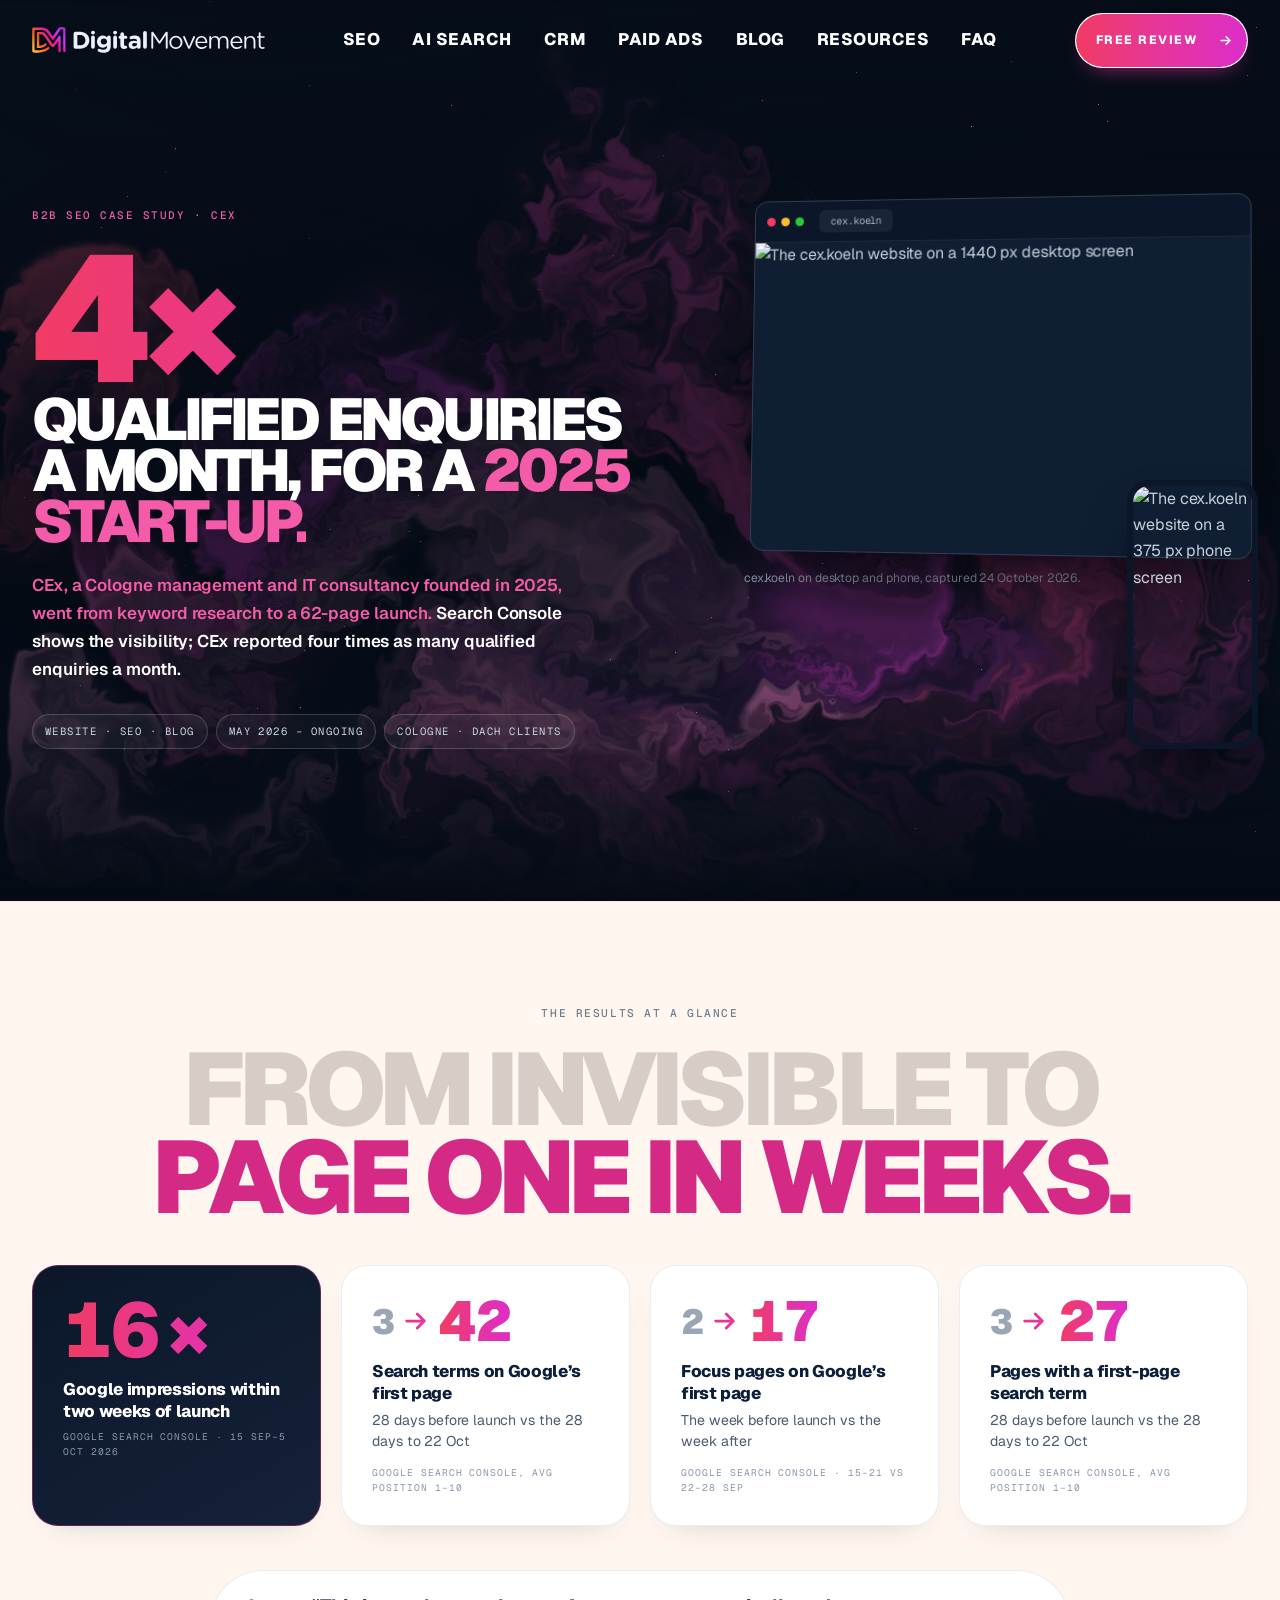
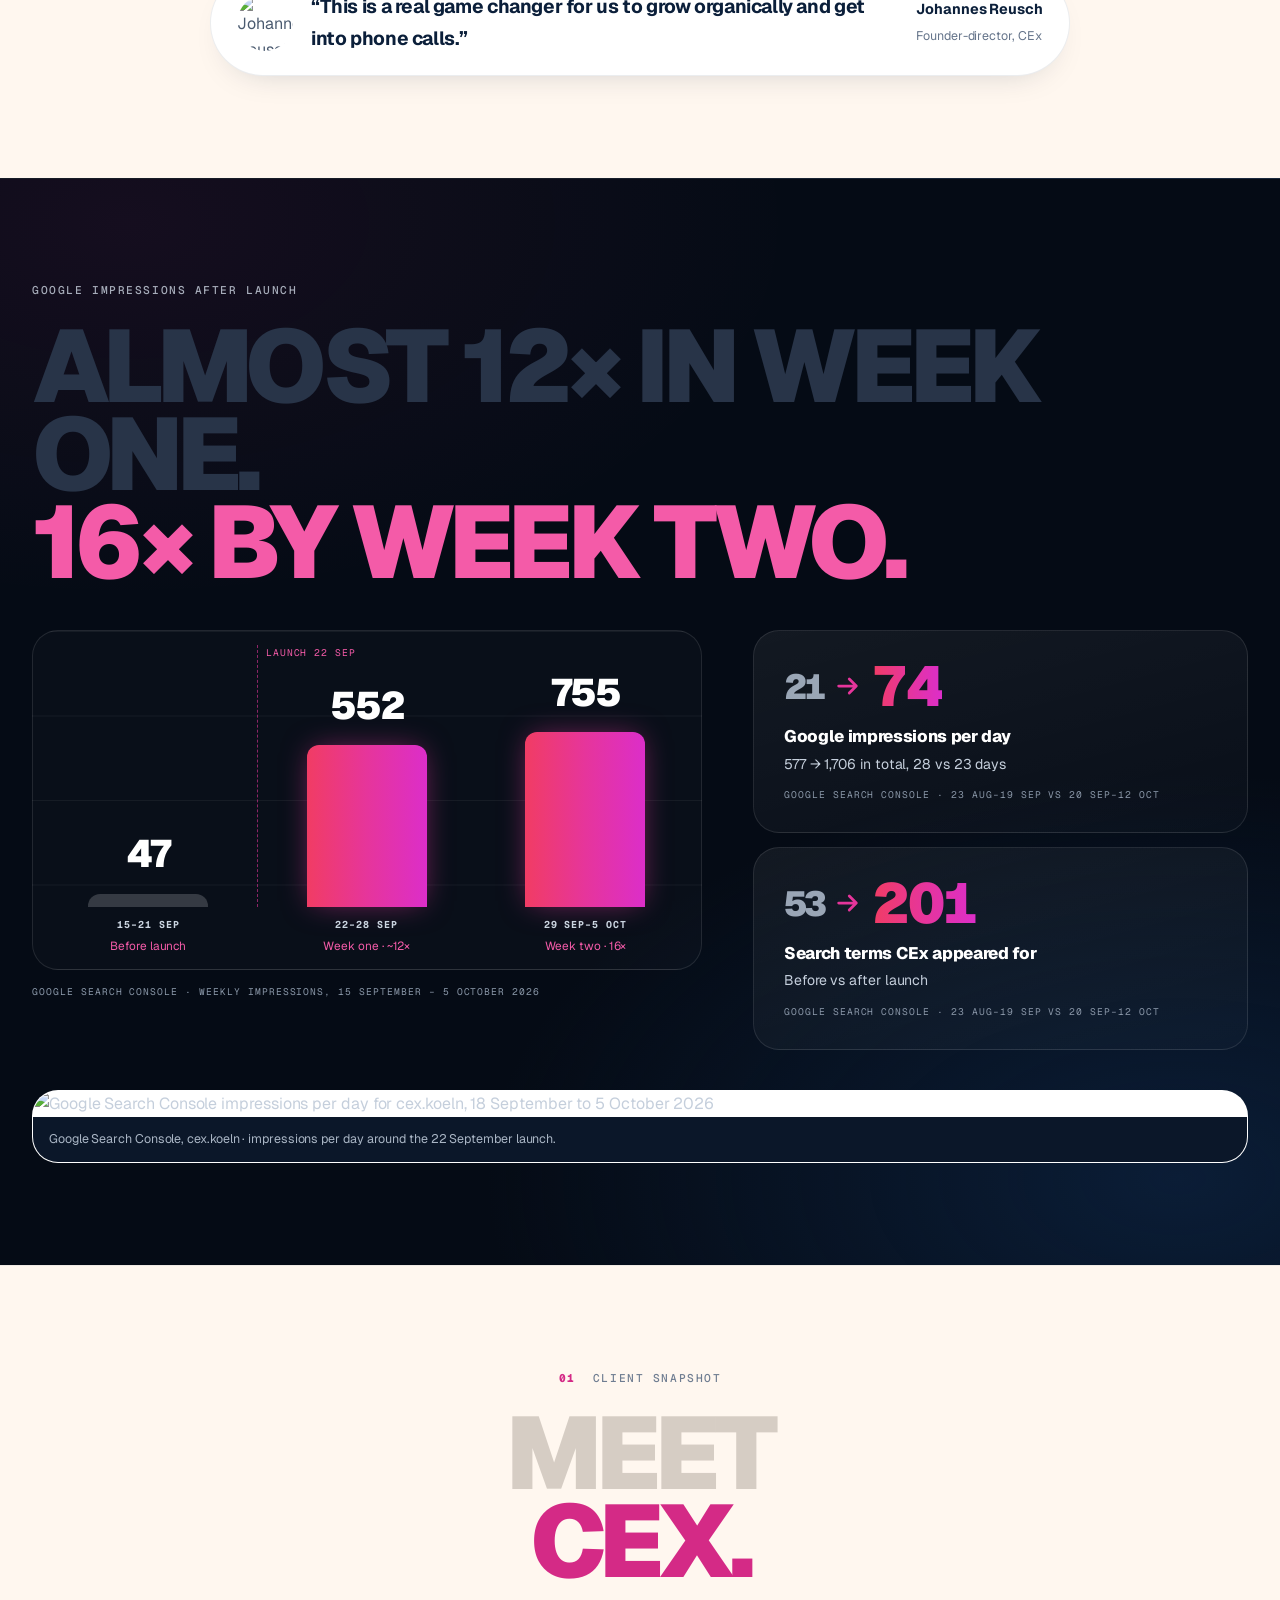
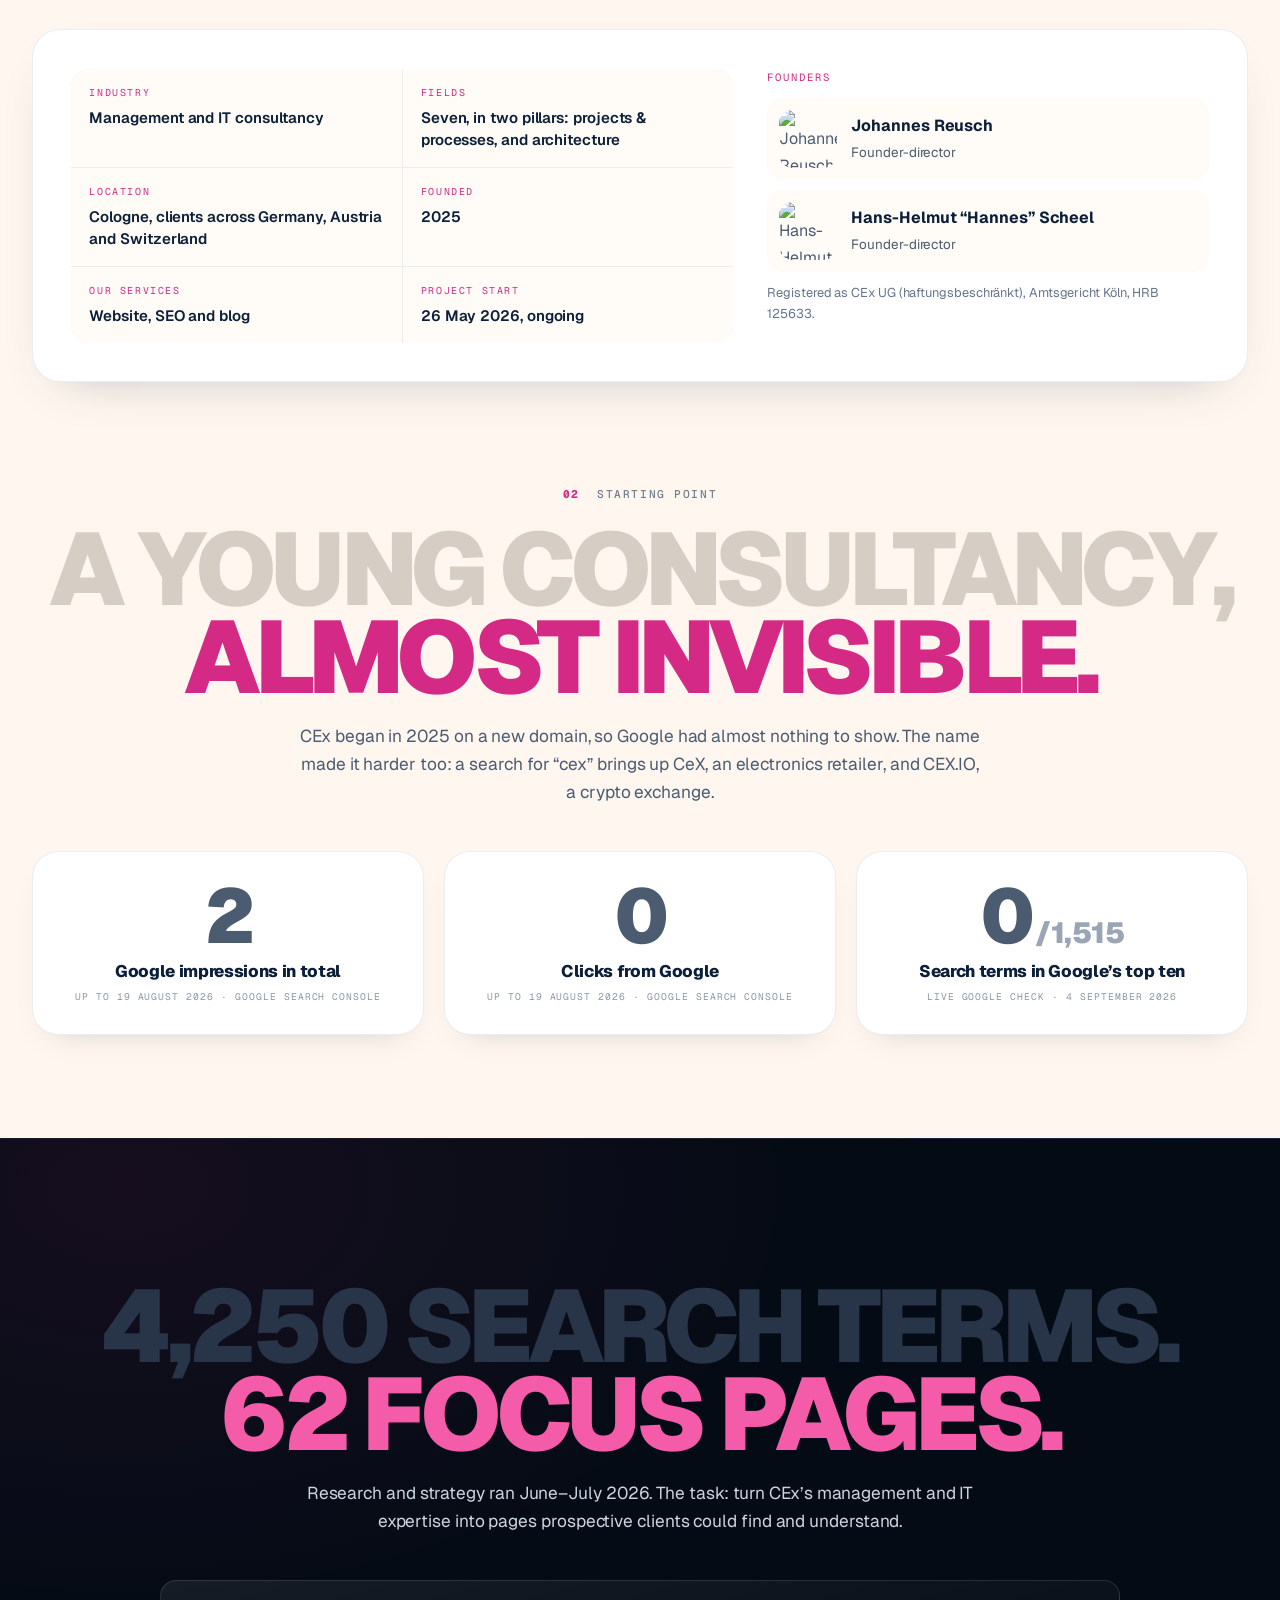
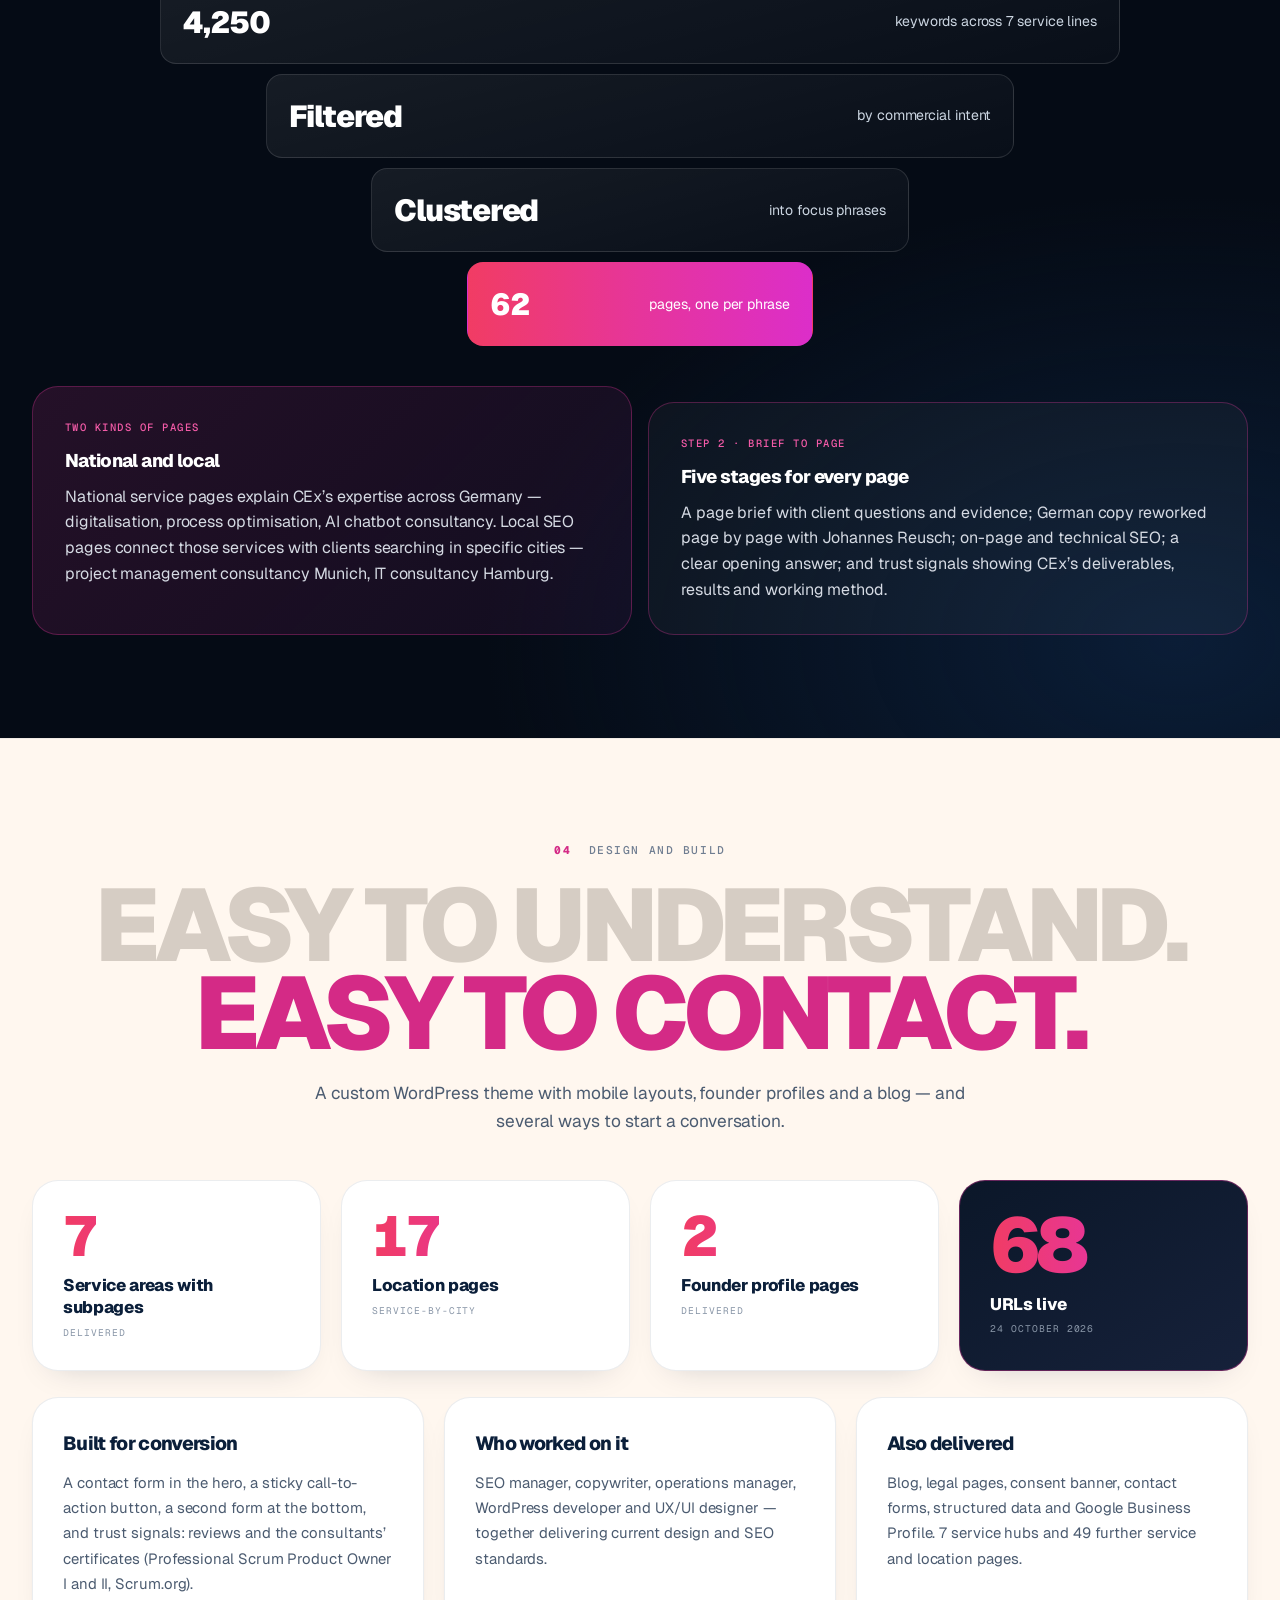
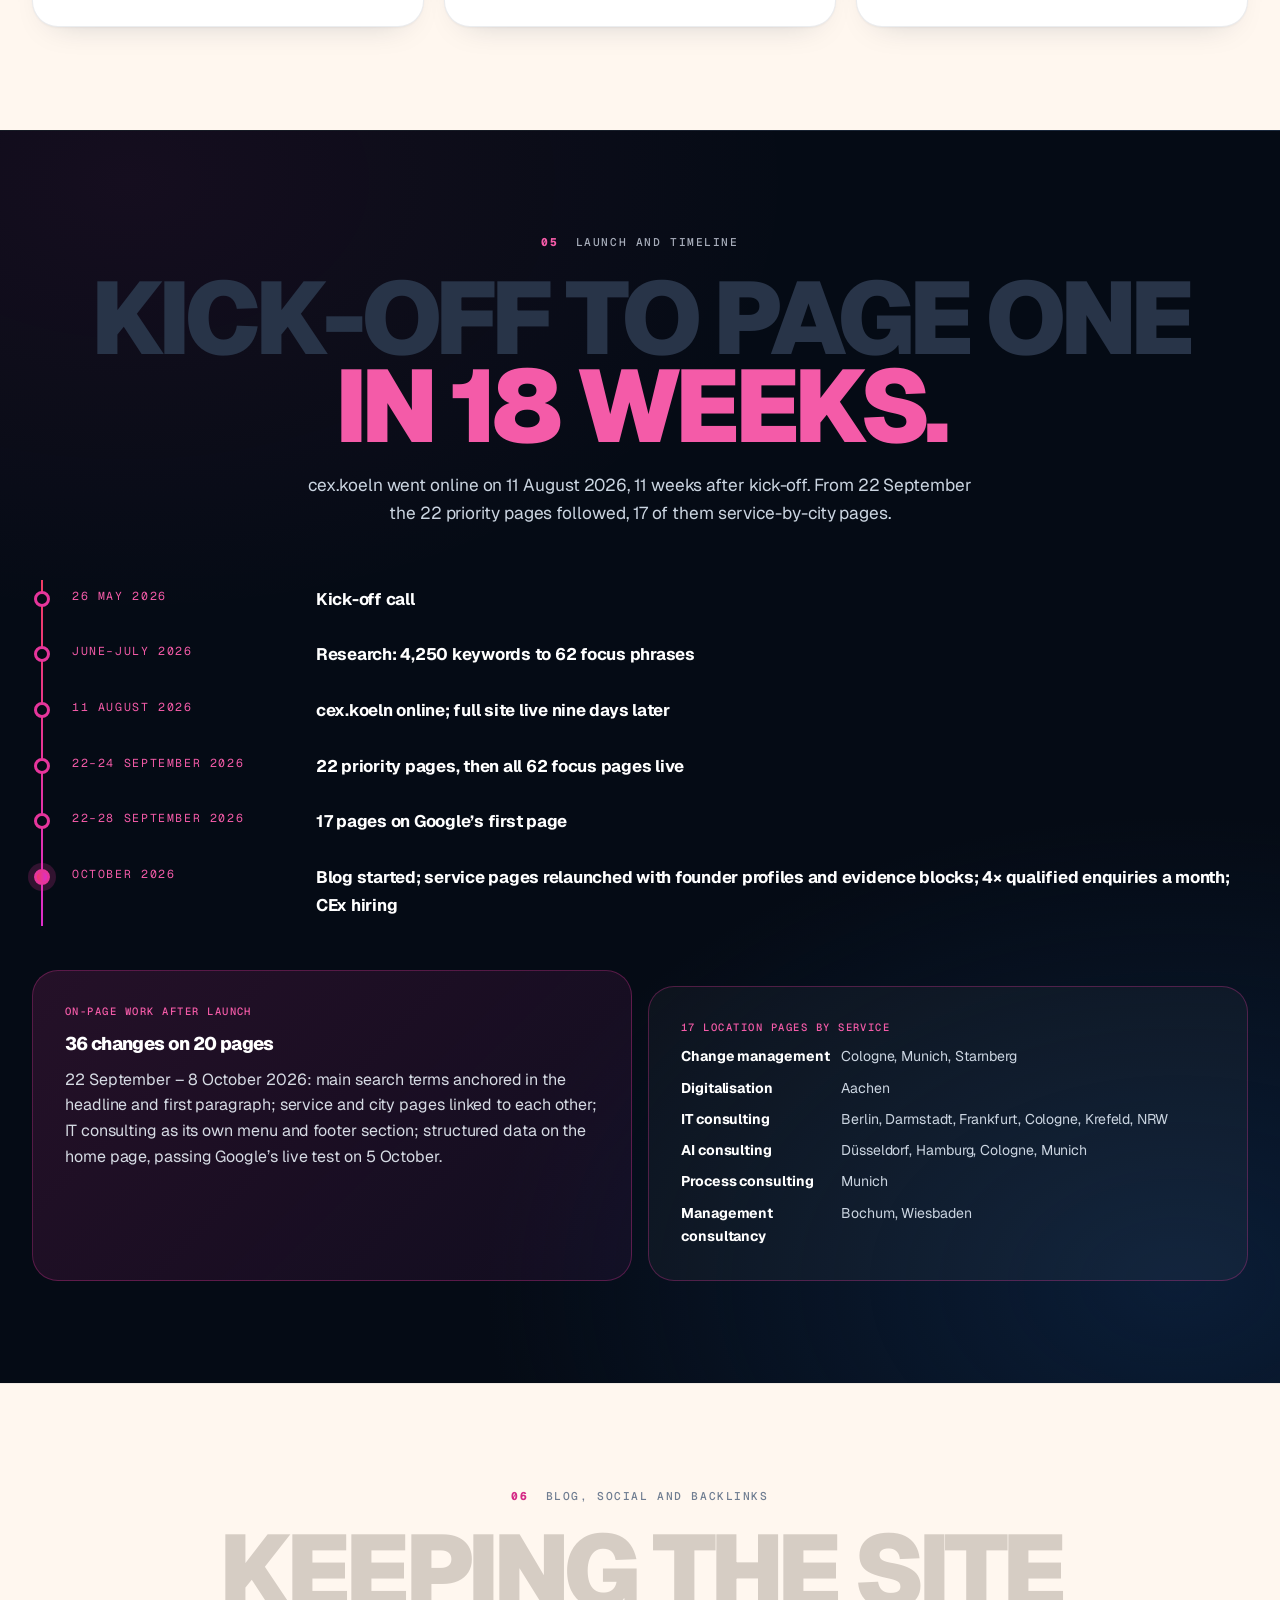
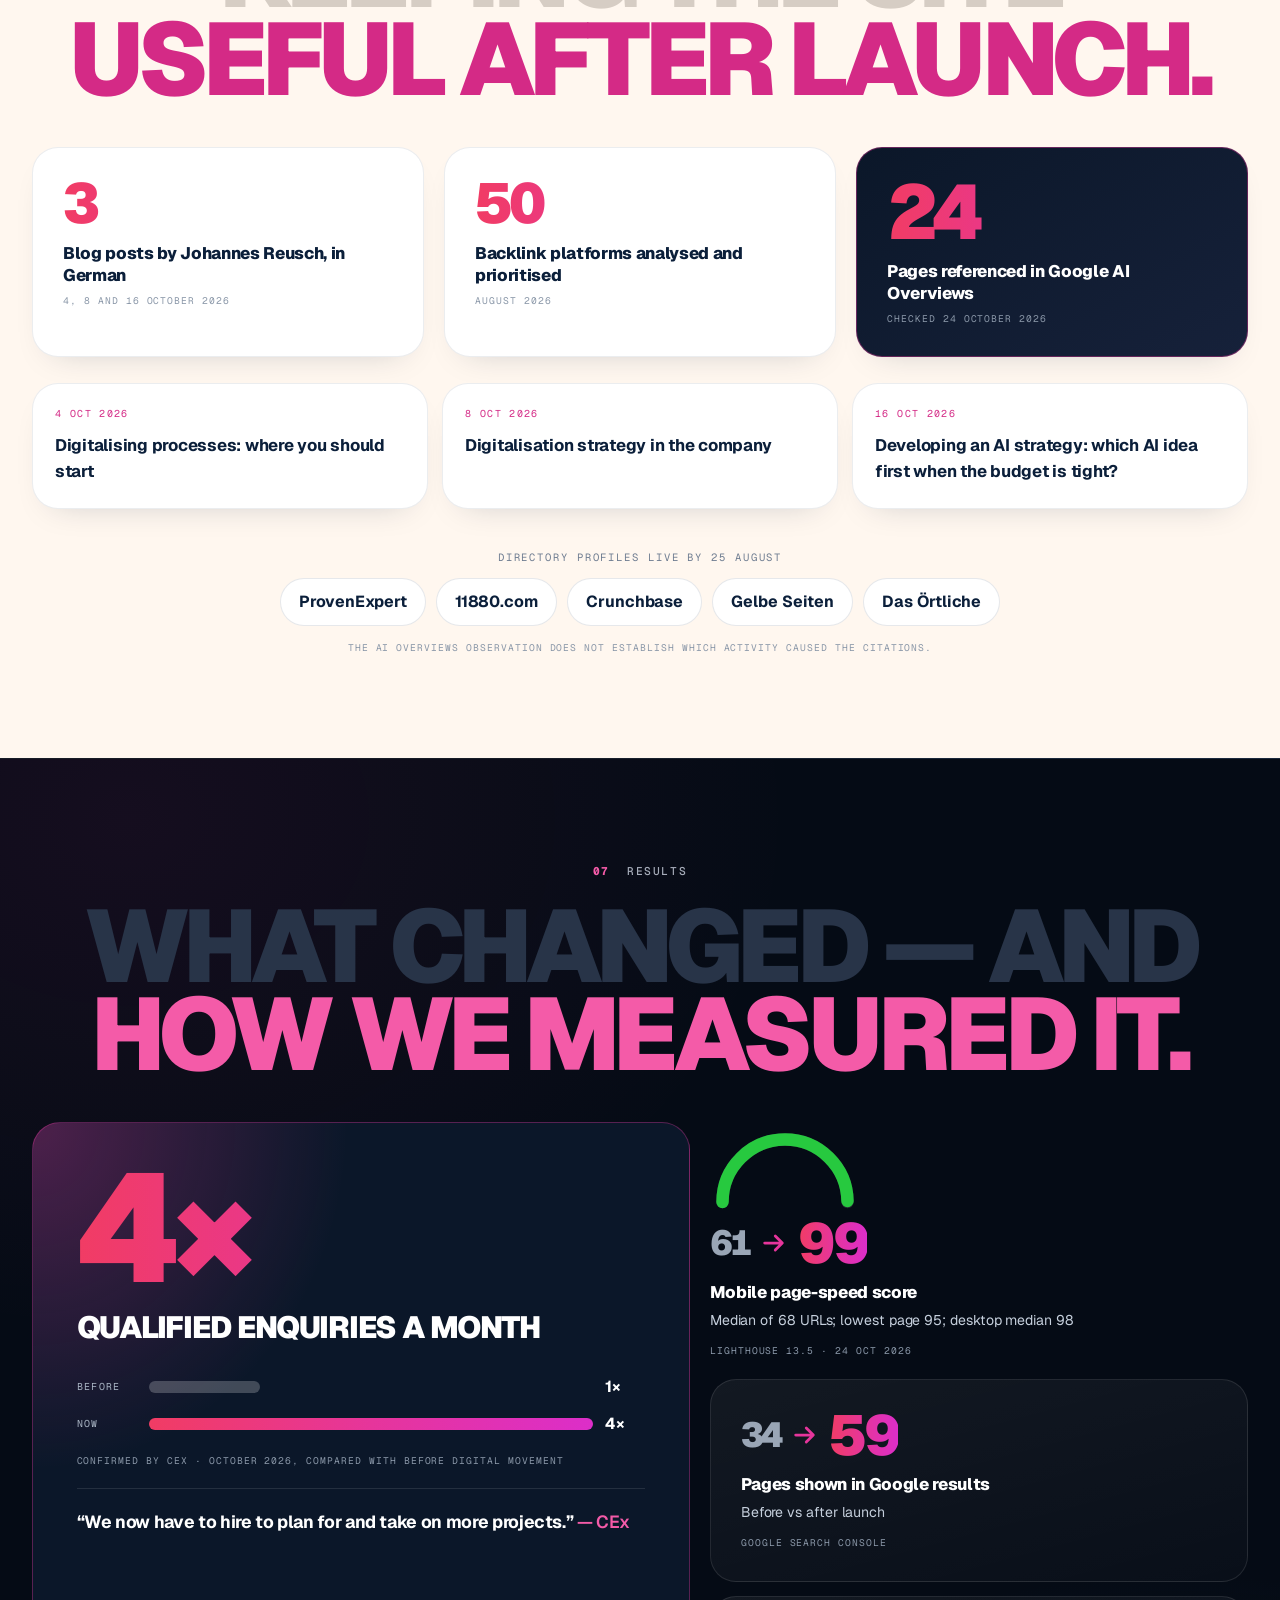
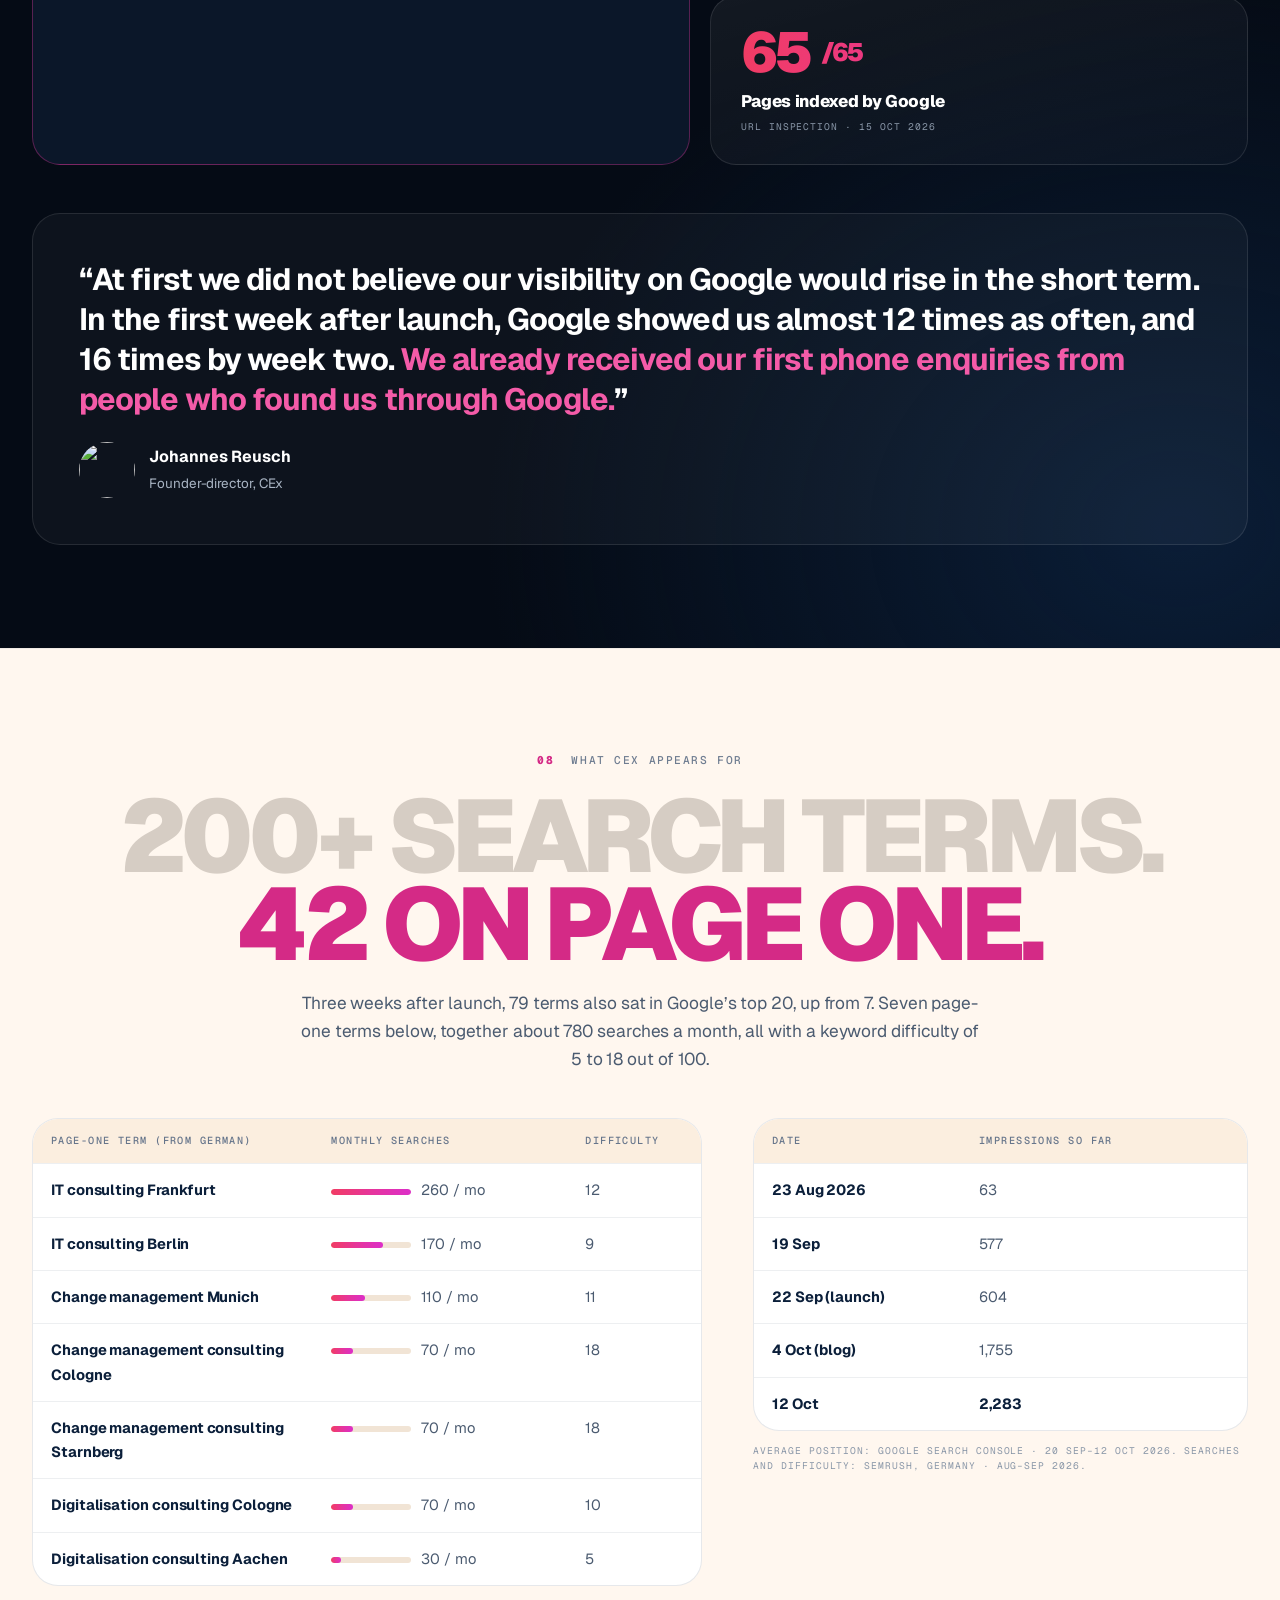
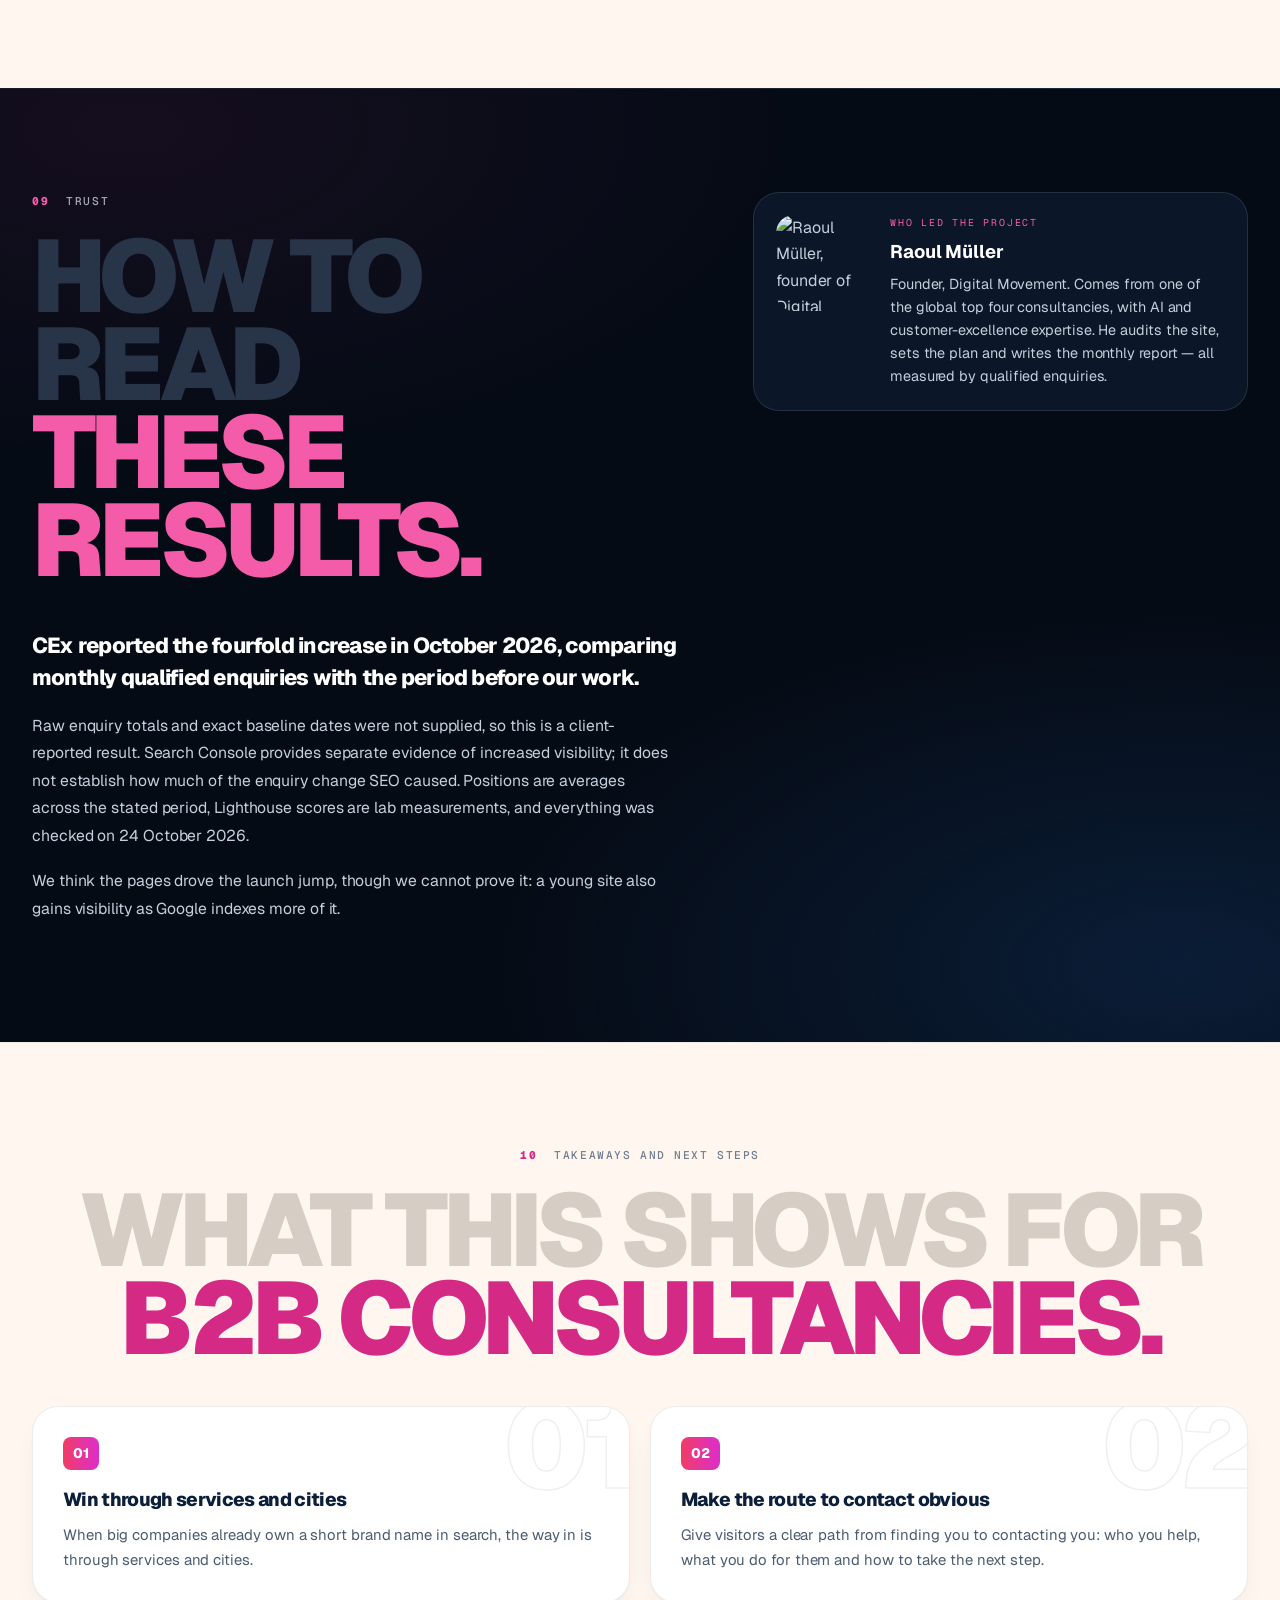
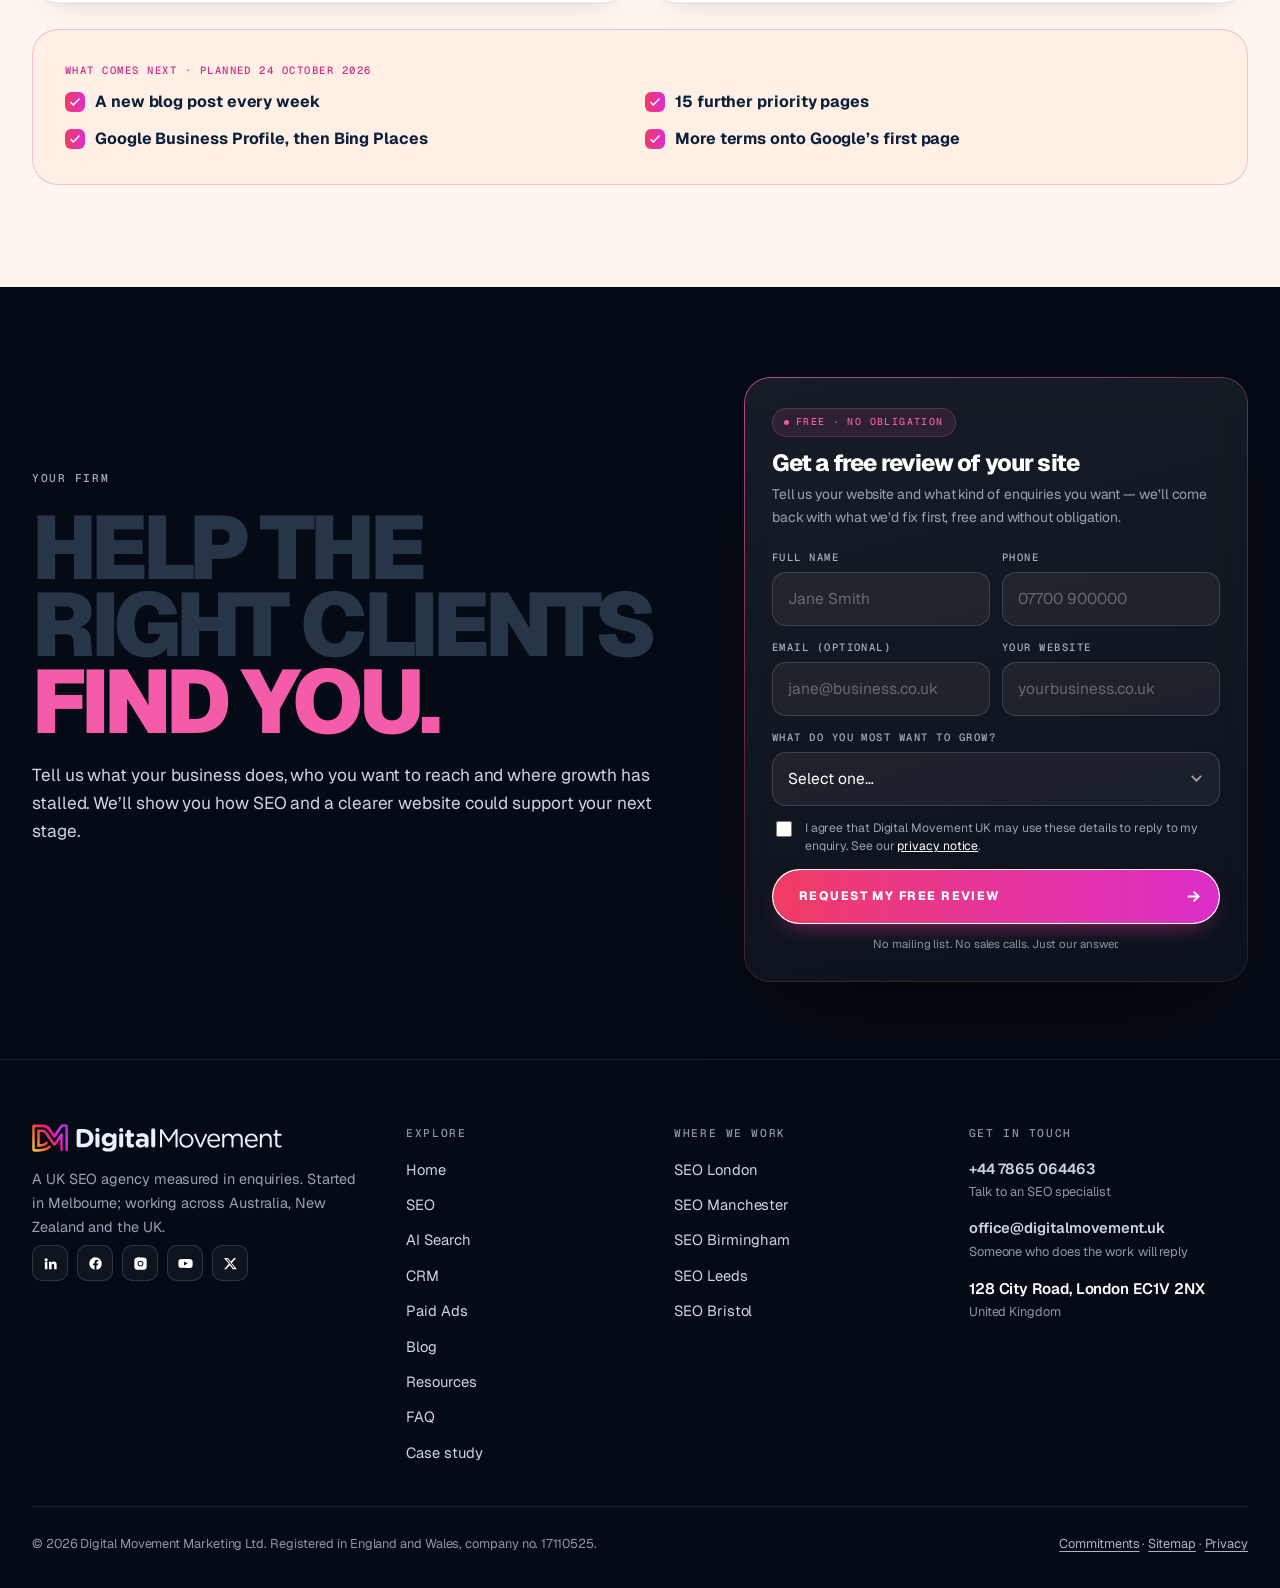
==== commit d5d904c3: "Case study: drawer without numbers" ====
--- a/case-study/index.html
+++ b/case-study/index.html
@@ -15,11 +15,11 @@
 <link rel="preconnect" href="https://fonts.googleapis.com">
 <link rel="preconnect" href="https://fonts.gstatic.com" crossorigin>
 <link href="https://fonts.googleapis.com/css2?family=Geist:wght@400;500;600;700;800;900&family=Geist+Mono:wght@400;500;700&display=swap" rel="stylesheet">
-<link rel="stylesheet" href="../assets/site.css?v=18">
-<link rel="stylesheet" href="../assets/dmuk.css?v=18">
-<script src="../assets/site.js?v=18" defer></script>
-<script src="../assets/fluid.js?v=18" defer></script>
-<script src="../assets/cards.js?v=18" defer></script>
+<link rel="stylesheet" href="../assets/site.css?v=23">
+<link rel="stylesheet" href="../assets/dmuk.css?v=23">
+<script src="../assets/site.js?v=23" defer></script>
+<script src="../assets/fluid.js?v=23" defer></script>
+<script src="../assets/cards.js?v=23" defer></script>
 <!-- concept build: noindex until approved. Canonical on launch: https://digitalmovement.uk/b2b-seo-case-study-cex/ -->
 </head>
 <body>
@@ -47,13 +47,13 @@
 </header>
 <div class="drawer" id="drawer">
   <div class="drawer-panel">
-    <a class="dl" href="https://digitalmovement.uk/seo-services/">SEO <span>01</span></a>
-    <a class="dl" href="https://digitalmovement.uk/ai-search-optimisation/">AI Search <span>02</span></a>
-    <a class="dl" href="https://digitalmovement.uk/crm/">CRM <span>03</span></a>
-    <a class="dl" href="https://digitalmovement.uk/ppc-agency/">Paid Ads <span>04</span></a>
-    <a class="dl" href="https://digitalmovement.uk/blog/">Blog <span>05</span></a>
-    <a class="dl" href="https://digitalmovement.uk/resources/">Resources <span>06</span></a>
-    <a class="dl" href="../index.html#faq">FAQ <span>07</span></a>
+    <a class="dl" href="https://digitalmovement.uk/seo-services/">SEO</a>
+    <a class="dl" href="https://digitalmovement.uk/ai-search-optimisation/">AI Search</a>
+    <a class="dl" href="https://digitalmovement.uk/crm/">CRM</a>
+    <a class="dl" href="https://digitalmovement.uk/ppc-agency/">Paid Ads</a>
+    <a class="dl" href="https://digitalmovement.uk/blog/">Blog</a>
+    <a class="dl" href="https://digitalmovement.uk/resources/">Resources</a>
+    <a class="dl" href="../index.html#faq">FAQ</a>
     <div class="drawer-foot">
       <a class="btn btn--primary btn--block" href="#enquire">Free review <span class="btn-arrow" aria-hidden="true"><svg viewBox="0 0 24 24" fill="none" stroke="currentColor" stroke-width="2.6" stroke-linecap="round" stroke-linejoin="round"><path d="M5 12h14"/><path d="m13 6 6 6-6 6"/></svg></span></a>
       <p class="fine">Digital Movement Marketing Ltd · London</p>
--- a/assets/dmuk.css
+++ b/assets/dmuk.css
@@ -1183,3 +1183,154 @@
 .cf-stats div{background:#0B1729;padding:16px 10px}
 .cf-stats b{display:block;font-family:'Geist',sans-serif;font-weight:900;font-size:clamp(1.5rem,2.6vw,2.1rem);letter-spacing:-.05em;background:var(--grad);-webkit-background-clip:text;background-clip:text;color:transparent}
 .cf-stats span{font-size:.78rem;color:#A9B5C4}
+.contact .cmap{position:relative;flex:1;min-height:240px;margin:4px 0 20px;border-radius:18px;overflow:hidden;border:1px solid rgba(255,255,255,.12);background:#0F1E33}
+.contact .cmap iframe{position:absolute;inset:0;width:100%;height:100%;border:0;filter:grayscale(.2) contrast(1.05)}
+.cmap-link{position:absolute;right:12px;bottom:12px;z-index:2;padding:8px 14px;border-radius:999px;background:var(--grad);color:#fff !important;font-weight:800;font-size:.74rem;letter-spacing:.06em;text-transform:uppercase;box-shadow:0 10px 24px -12px rgba(230,53,155,.9)}
+
+/* FAQ two columns */
+.faq-list:has(.faq-cols){max-width:none}
+.faq-cols{display:grid;grid-template-columns:1fr;gap:0 clamp(28px,4vw,60px)}
+@media (min-width:900px){.faq-cols{grid-template-columns:1fr 1fr}}
+.faq-cols > div{display:flex;flex-direction:column}
+
+/* Google reviews */
+.greviews{margin-top:clamp(8px,1vw,12px)}
+.grv-head{display:flex;flex-wrap:wrap;align-items:center;gap:16px 20px;margin:0 0 clamp(20px,3vw,30px);padding:18px 22px;border-radius:20px;background:#fff;border:1px solid rgba(11,31,58,.08)}
+.grv-logo{width:46px;height:46px;border-radius:12px;display:grid;place-items:center;background:#F4F6F9;flex:none}
+.grv-logo svg{width:26px;height:26px}
+.grv-score{display:flex;align-items:center;gap:10px;margin:0}
+.grv-score b{font-family:'Geist',sans-serif;font-weight:900;font-size:2rem;letter-spacing:-.04em;color:#0B1F3A}
+.grv-stars{display:inline-flex;gap:2px;color:#FBBC04}
+.grv-stars svg{width:18px;height:18px}
+.grv-meta{margin:2px 0 0;font-family:'Geist Mono',monospace;font-size:.64rem;letter-spacing:.14em;text-transform:uppercase;color:#66758B !important}
+.grv-all{margin-left:auto;color:#0B1F3A !important;background:#fff !important;border-color:rgba(11,31,58,.18) !important;min-height:46px;padding:12px 20px}
+.grv-all:hover{color:#E6359B !important;border-color:#E6359B !important}
+.grv-grid{columns:1;column-gap:clamp(14px,2vw,20px)}
+@media (min-width:720px){.grv-grid{columns:2}}
+@media (min-width:1100px){.grv-grid{columns:3}}
+.grv{break-inside:avoid;margin:0 0 clamp(14px,2vw,20px);padding:22px;border-radius:var(--r-lg);background:#fff;border:1px solid rgba(11,31,58,.08);box-shadow:0 14px 34px -22px rgba(11,31,58,.3)}
+.sec:not(.light) .grv{background:#fff}
+.grv-top{display:flex;align-items:center;gap:12px;margin-bottom:12px}
+.grv-av{width:40px;height:40px;border-radius:50%;display:grid;place-items:center;background:var(--grad);color:#fff;font-family:'Geist',sans-serif;font-weight:800;flex:none}
+.grv-top b{display:block;color:#0B1F3A !important;font-family:'Geist',sans-serif;font-size:.98rem}
+.grv-top span{font-size:.78rem;color:#66758B !important}
+.grv-g{margin-left:auto}.grv-g svg{width:20px;height:20px}
+.grv blockquote{margin:10px 0 0;color:#2E3C52 !important;font-size:.94rem;line-height:1.62}
+.grv-note{margin:6px 0 0;text-align:center;font-family:'Geist Mono',monospace;font-size:.6rem;letter-spacing:.12em;text-transform:uppercase;color:#8A97A8 !important}
+
+/* landing case study band */
+.lpcs{position:relative;overflow:hidden;padding:clamp(64px,9vw,120px) 0;
+  background:radial-gradient(60% 50% at 85% 10%,rgba(230,53,155,.28) 0%,rgba(230,53,155,0) 70%),radial-gradient(50% 50% at 0% 100%,rgba(241,60,100,.18) 0%,rgba(241,60,100,0) 70%),linear-gradient(180deg,#0B1729,#050B15)}
+.lpcs::before{content:"";position:absolute;inset:0;pointer-events:none;opacity:.5;background-image:linear-gradient(rgba(255,255,255,.035) 1px,transparent 1px),linear-gradient(90deg,rgba(255,255,255,.035) 1px,transparent 1px);background-size:56px 56px;-webkit-mask-image:radial-gradient(70% 60% at 50% 30%,#000,transparent);mask-image:radial-gradient(70% 60% at 50% 30%,#000,transparent)}
+.lpcs .wrap{position:relative}
+.lpcs-top{display:grid;grid-template-columns:1fr;gap:clamp(28px,4vw,60px);align-items:center;margin-bottom:clamp(30px,4vw,50px)}
+@media (min-width:980px){.lpcs-top{grid-template-columns:.95fr 1.05fr}}
+.lpcs-k{text-align:left !important;margin:0 0 10px !important;color:#F45BA8 !important}
+.lpcs-h{margin:12px 0 16px;font-family:'Geist',sans-serif;font-weight:900;text-transform:uppercase;color:#fff;font-size:clamp(2rem,4vw,3.4rem);line-height:.92;letter-spacing:-.055em}
+.lpcs-h em{font-style:normal;background:var(--grad);-webkit-background-clip:text;background-clip:text;color:transparent}
+.lpcs-p{margin:0 0 20px;max-width:56ch;color:#C5CFDC;line-height:1.7}
+.lpcs-stats{margin-bottom:clamp(18px,2.4vw,26px)}
+.lpcs .ba{background:linear-gradient(165deg,rgba(255,255,255,.07),rgba(255,255,255,.02));border-color:rgba(255,255,255,.12);box-shadow:none}
+.lpcs .ba-l,.lpcs .st-l{color:#fff}
+.lpcs-mid{display:grid;grid-template-columns:1fr;gap:clamp(14px,2vw,20px);align-items:stretch}
+@media (min-width:980px){.lpcs-mid{grid-template-columns:1.1fr .9fr}}
+.lpcs-quote{position:relative;margin:0;padding:clamp(26px,3.4vw,40px);padding-top:clamp(60px,6vw,80px);border-radius:var(--r-lg);background:rgba(255,255,255,.04);border:1px solid rgba(230,53,155,.3);display:flex;flex-direction:column;justify-content:space-between}
+.lpcs-quote .fnote-mark{left:20px;top:-.1em}
+.lpcs-quote blockquote{margin:0;font-family:'Geist',sans-serif;font-weight:700;color:#fff;font-size:clamp(1.15rem,1.9vw,1.5rem);line-height:1.35;letter-spacing:-.025em}
+.lpcs-quote mark{background:none;color:#F45BA8}
+.lpcs-quote figcaption{display:flex;align-items:center;gap:12px;margin-top:22px}
+.lpcs-quote img{width:52px;height:52px;border-radius:50%;object-fit:cover}
+.lpcs-quote b{display:block;color:#fff}.lpcs-quote span{font-size:.82rem;color:#A9B5C4}
+.lpcs-tl{list-style:none;margin:clamp(24px,3vw,36px) 0 0;padding:0;display:grid;grid-template-columns:repeat(2,1fr);gap:10px;position:relative}
+@media (min-width:900px){.lpcs-tl{grid-template-columns:repeat(5,1fr)}}
+.lpcs-tl li{padding:16px;border-radius:16px;background:rgba(255,255,255,.04);border:1px solid rgba(255,255,255,.1);position:relative}
+.lpcs-tl li::before{content:"";display:block;width:10px;height:10px;border-radius:50%;background:#E6359B;margin-bottom:10px;box-shadow:0 0 0 4px rgba(230,53,155,.2)}
+.lpcs-tl time{display:block;font-family:'Geist Mono',monospace;font-size:.64rem;letter-spacing:.14em;text-transform:uppercase;color:#F45BA8}
+.lpcs-tl b{display:block;margin-top:4px;color:#fff;font-family:'Geist',sans-serif;font-size:.95rem}
+.lpcs-tl li.on{background:var(--grad);border-color:transparent}.lpcs-tl li.on time{color:#fff}.lpcs-tl li.on::before{background:#fff}
+.lpcs-note{margin-top:18px !important;text-align:center;max-width:820px;margin-inline:auto !important}
+.grv .grv-av{color:#fff !important}
+.light .faq-q{color:#0B1F3A}
+.light .faq-item summary:hover .faq-q{color:#D42A86}
+
+/* read-more content block (placeholder) */
+.rmore{background:#fff !important;border-top:1px solid rgba(11,31,58,.06) !important;color:#4B5B70}
+.rmore .sec-head :is(h1,h2){color:#0B1F3A;--fill-dim:214,205,196;--fill-lit:11,31,58}
+.rmore .sec-head :is(h1,h2) .outline .c,.rmore .sec-head :is(h1,h2) .outline .w{color:#D42A86 !important}
+.rmore .sec-eyebrow{color:#6F7D91}
+.rm-grid{display:grid;grid-template-columns:1fr;gap:clamp(20px,4vw,60px);align-items:start}
+@media (min-width:980px){.rm-grid{grid-template-columns:.9fr 1.1fr}}
+.rm-head{align-items:flex-start !important;text-align:left !important;margin:0 !important}
+.rm-head .sec-eyebrow{text-align:left}
+@media (min-width:980px){.rm-head{position:sticky;top:calc(var(--nav-h) + 30px)}}
+.rm-body p{margin:0 0 16px;line-height:1.75;color:#4B5B70}
+.rm-lead{font-family:'Geist',sans-serif;font-weight:700;font-size:clamp(1.15rem,1.7vw,1.4rem);line-height:1.5 !important;color:#0B1F3A !important}
+.rm-more{padding-top:6px;animation:rmIn .45s ease}
+.rm-more h3{margin:18px 0 8px;font-family:'Geist',sans-serif;font-weight:800;font-size:1.2rem;letter-spacing:-.02em;color:#0B1F3A}
+.rm-more ul{margin:0 0 16px;padding-left:20px;color:#4B5B70;line-height:1.8}
+@keyframes rmIn{from{opacity:0;transform:translateY(-6px)}to{opacity:1;transform:none}}
+.rm-btn{display:inline-flex;align-items:center;gap:10px;margin-top:6px;padding:12px 22px;border-radius:999px;border:1.5px solid rgba(212,42,134,.35);background:#fff;cursor:pointer;
+  font-family:'Geist',sans-serif;font-weight:800;font-size:.78rem;letter-spacing:.12em;text-transform:uppercase;color:#D42A86;transition:background .25s,color .25s,border-color .25s}
+.rm-btn:hover{background:var(--grad);color:#fff;border-color:transparent}
+.rm-btn svg{width:16px;height:16px;transition:transform .3s}
+.rm-btn[aria-expanded="true"] svg{transform:rotate(180deg)}
+.rmore--dark{background:radial-gradient(70% 80% at 100% 0%,rgba(230,53,155,.12),rgba(230,53,155,0) 60%),#050B15 !important;border-top:1px solid rgba(255,255,255,.07) !important;color:#C5CFDC}
+.rmore--dark .sec-head :is(h1,h2){color:#fff;--fill-dim:40,52,72;--fill-lit:255,255,255}
+.rmore--dark .sec-head :is(h1,h2) .outline .c,.rmore--dark .sec-head :is(h1,h2) .outline .w{color:#F45BA8 !important}
+.rmore--dark .sec-eyebrow{color:#A3AFBF}
+.rmore--dark .rm-body p,.rmore--dark .rm-more ul{color:#C5CFDC}
+.rmore--dark .rm-lead,.rmore--dark .rm-more h3{color:#fff !important}
+.rmore--dark .rm-btn{background:transparent;color:#F45BA8;border-color:rgba(244,91,168,.45)}
+.rmore--dark .rm-btn:hover{color:#fff}
+#reviews .grv-head{box-shadow:0 14px 34px -22px rgba(11,31,58,.25)}
+.grv-head{max-width:780px;margin-left:auto;margin-right:auto}
+.grv-stars,.light .grv-stars{color:#FBBC04 !important}
+.grv blockquote.grv-long{display:-webkit-box;-webkit-line-clamp:5;-webkit-box-orient:vertical;overflow:hidden}
+.grv blockquote.grv-long.open{display:block;-webkit-line-clamp:unset}
+.grv-more{margin-top:10px;padding:0;border:0;background:none;cursor:pointer;font-family:'Geist',sans-serif;font-weight:800;font-size:.78rem;letter-spacing:.1em;text-transform:uppercase;color:#D42A86}
+.grv-more:hover{text-decoration:underline}
+
+/* =================================================================
+   Mobile: centred layout (forms, FAQ, tables, lists and reviews stay left)
+   ================================================================= */
+@media (max-width:759px){
+  .drawer .dl span{display:none}
+  .hero-copy,.ph-copy,.cs2-hero .hero-copy{text-align:center}
+  .hero-copy .eyebrow{justify-content:center}
+  .hero h1,.hero-sub{margin-left:auto;margin-right:auto}
+  .found-on{justify-content:center;align-self:center}
+  .found-on .fo-list{justify-content:center}
+  .lp-price,.cs2-chips{justify-content:center}
+  .sec-head,.sec--left .sec-head,.page-head .sec-head,.stack .sec-head,.rm-head{align-items:center !important;text-align:center !important}
+  .sec-head .sec-eyebrow,.sec-head .sec-sub,.sec--left .sec-head .sec-eyebrow,.sec--left .sec-head .sec-sub,.page-head .sec-eyebrow,.page-head .sec-sub,.stack .sec-head .sec-eyebrow,.stack .sec-head .sec-sub,.rm-head .sec-eyebrow,.lpcs-k{text-align:center !important;margin-left:auto !important;margin-right:auto !important}
+  .stack-copy{text-align:center}
+  .prose-col,.prose-col p,.rm-body > p,.lpcs-top > div:first-child,.lpcs-p{text-align:center;margin-left:auto;margin-right:auto}
+  .rm-body{text-align:center}
+  .rm-more{text-align:left}
+  .callout,.callout--big{text-align:center}
+  .defs div{text-align:left}
+  .nc2,.who2 li.who-c,.q,.cy,.tl,.tri article,.tm2,.city,.aw2,.zero,.st,.ba,.post,.gap-card,.price,.kpi,.fnote-quote,.lead-card,.lpcs-quote,.cf-stats div,.case-feature,.res-hero,.gauge-card{text-align:center}
+  .q{align-items:center}
+  .tm2 .top,.fdr,.fnote-sig,.lpcs-quote figcaption,.bigquote figcaption,.cs2-quote{justify-content:center}
+  .fnote-k{padding-left:0}.fnote-mark{left:50%;transform:translateX(-50%)}
+  .ba-n,.st-n{justify-content:center}
+  .gap-who{flex-direction:column;align-items:center}
+  .gap-rows li{text-align:left}
+  .price ul,.next,.faults,.locs,.track,.dates,.res-cmp{text-align:left}
+  .price ul{max-width:300px;margin-left:auto;margin-right:auto}
+  .lead-card{grid-template-columns:1fr;justify-items:center}
+  .fnote-list li{text-align:left}
+  .gauge{margin-left:auto;margin-right:auto}
+  .who-c > .who-k,.who-c > b,.who-c > p{padding:0}
+  .contact-panel h3,.contact-intro{text-align:center}
+  .center-cta,.cta-actions{justify-content:center}
+  .site-foot .foot-top{text-align:center}
+  .site-foot .foot-brand .dm-logo{margin-left:auto;margin-right:auto}
+  .site-foot .foot-social,.contact-social{justify-content:center}
+  .foot-bottom{text-align:center;justify-content:center}
+  .grv-head{justify-content:center;text-align:center}
+  .grv-head .grv-score{justify-content:center}
+  .grv-all{margin-left:0 !important}
+  .who-foot,.after,.proof-note,.price-fine{text-align:center}
+  .lpcs-tl li{text-align:center}.lpcs-tl li::before{margin-left:auto;margin-right:auto}
+}
